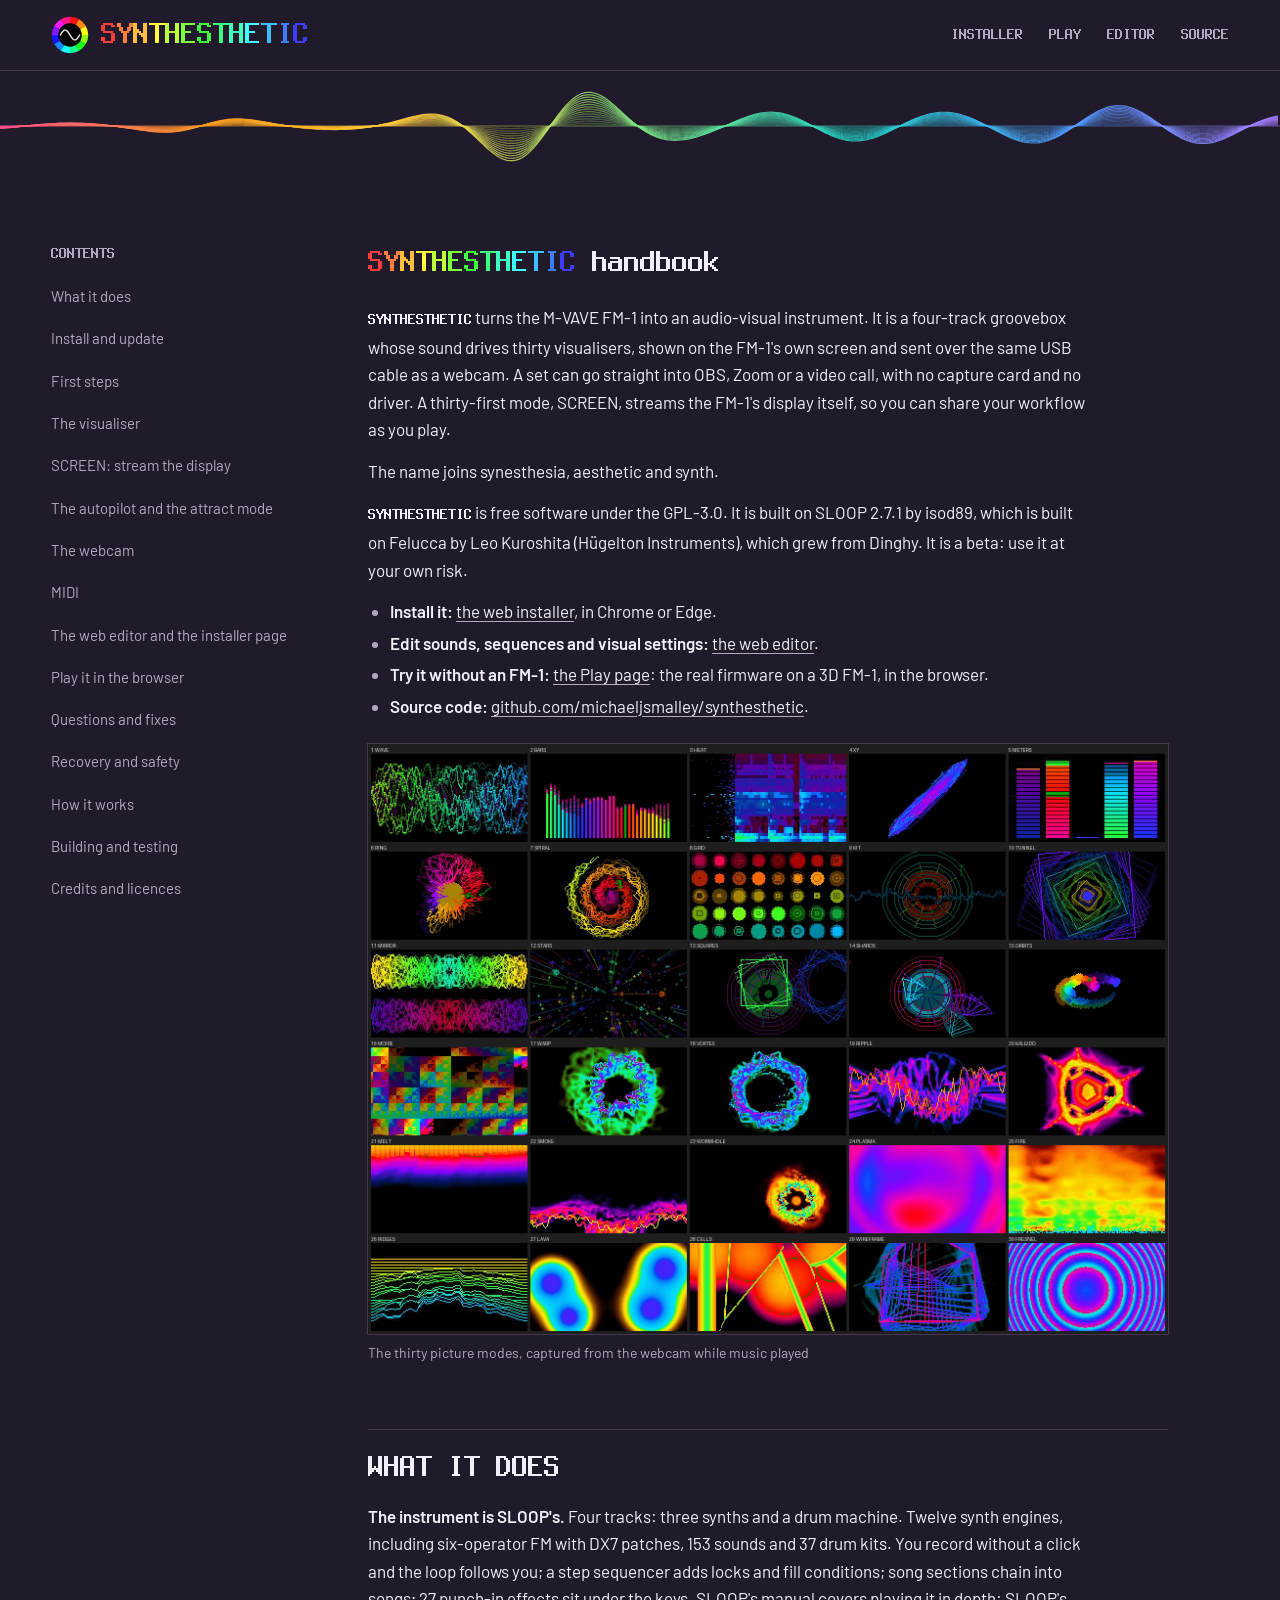
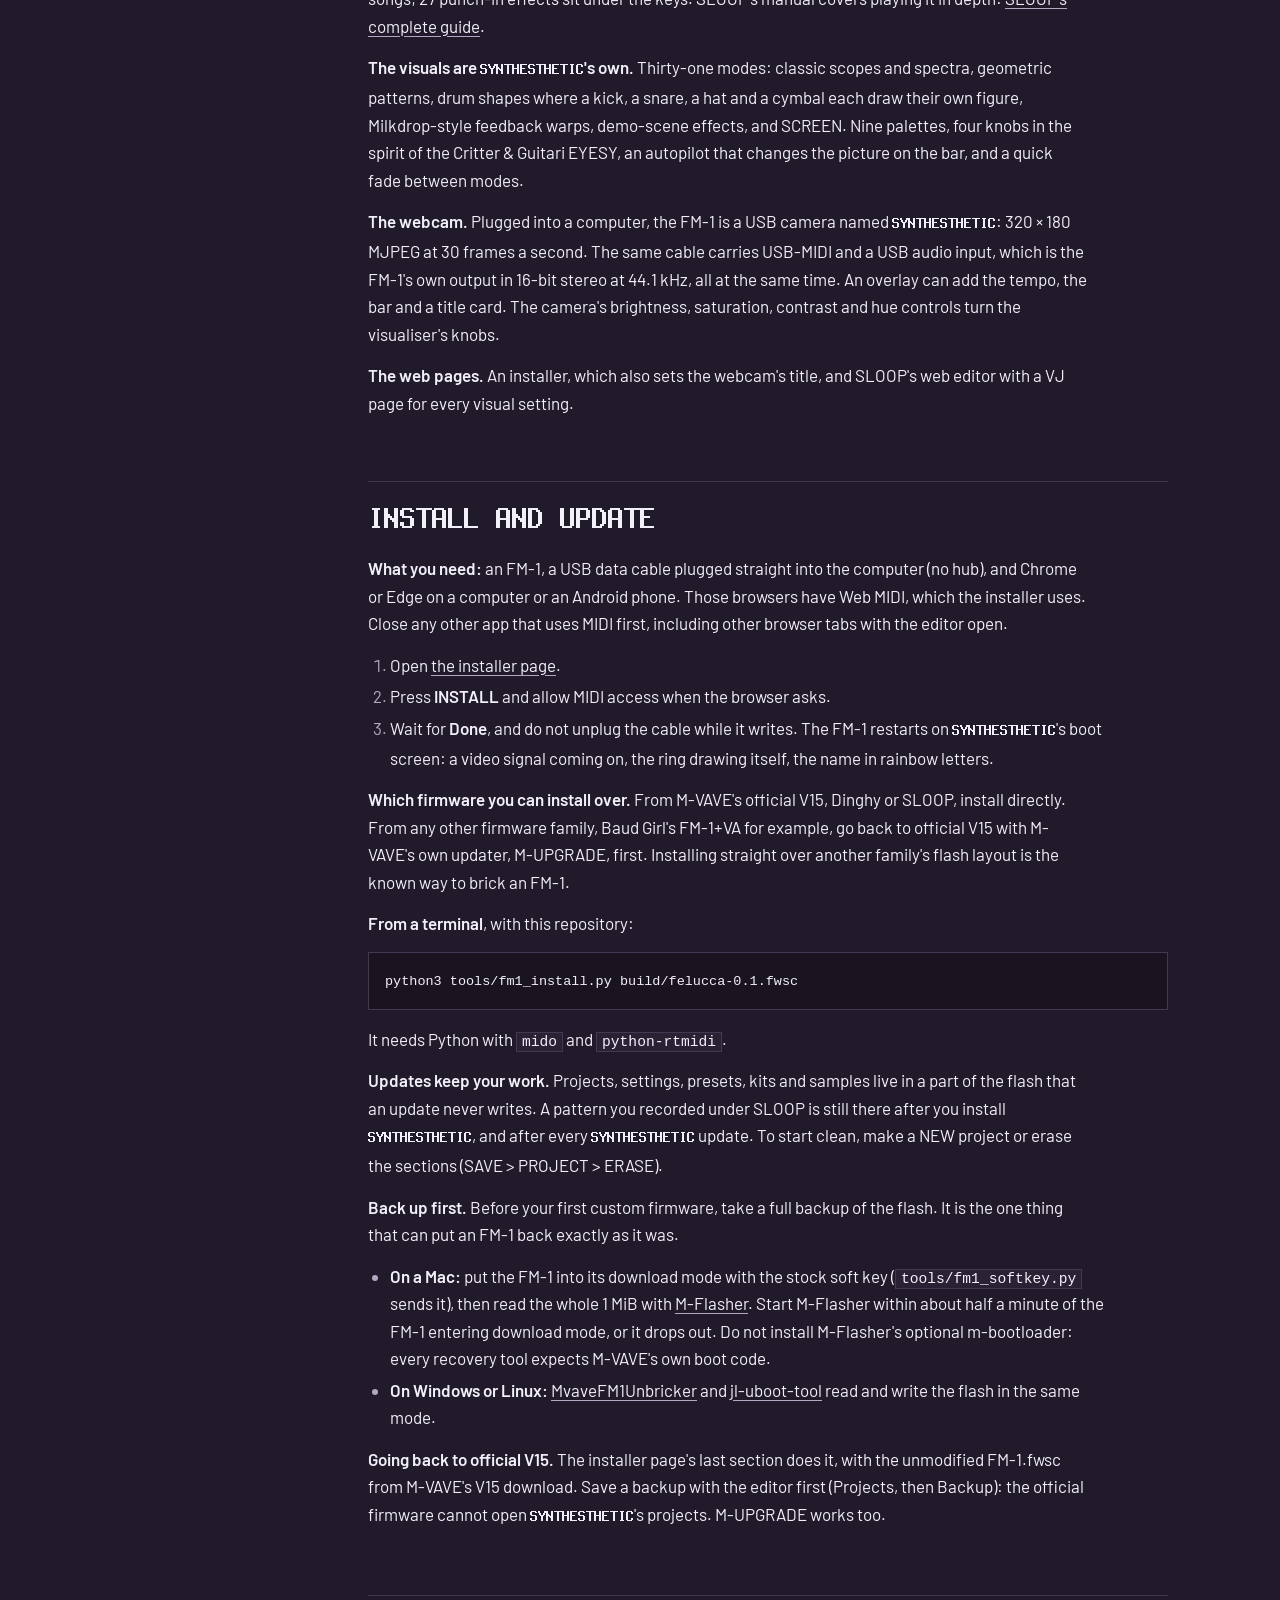
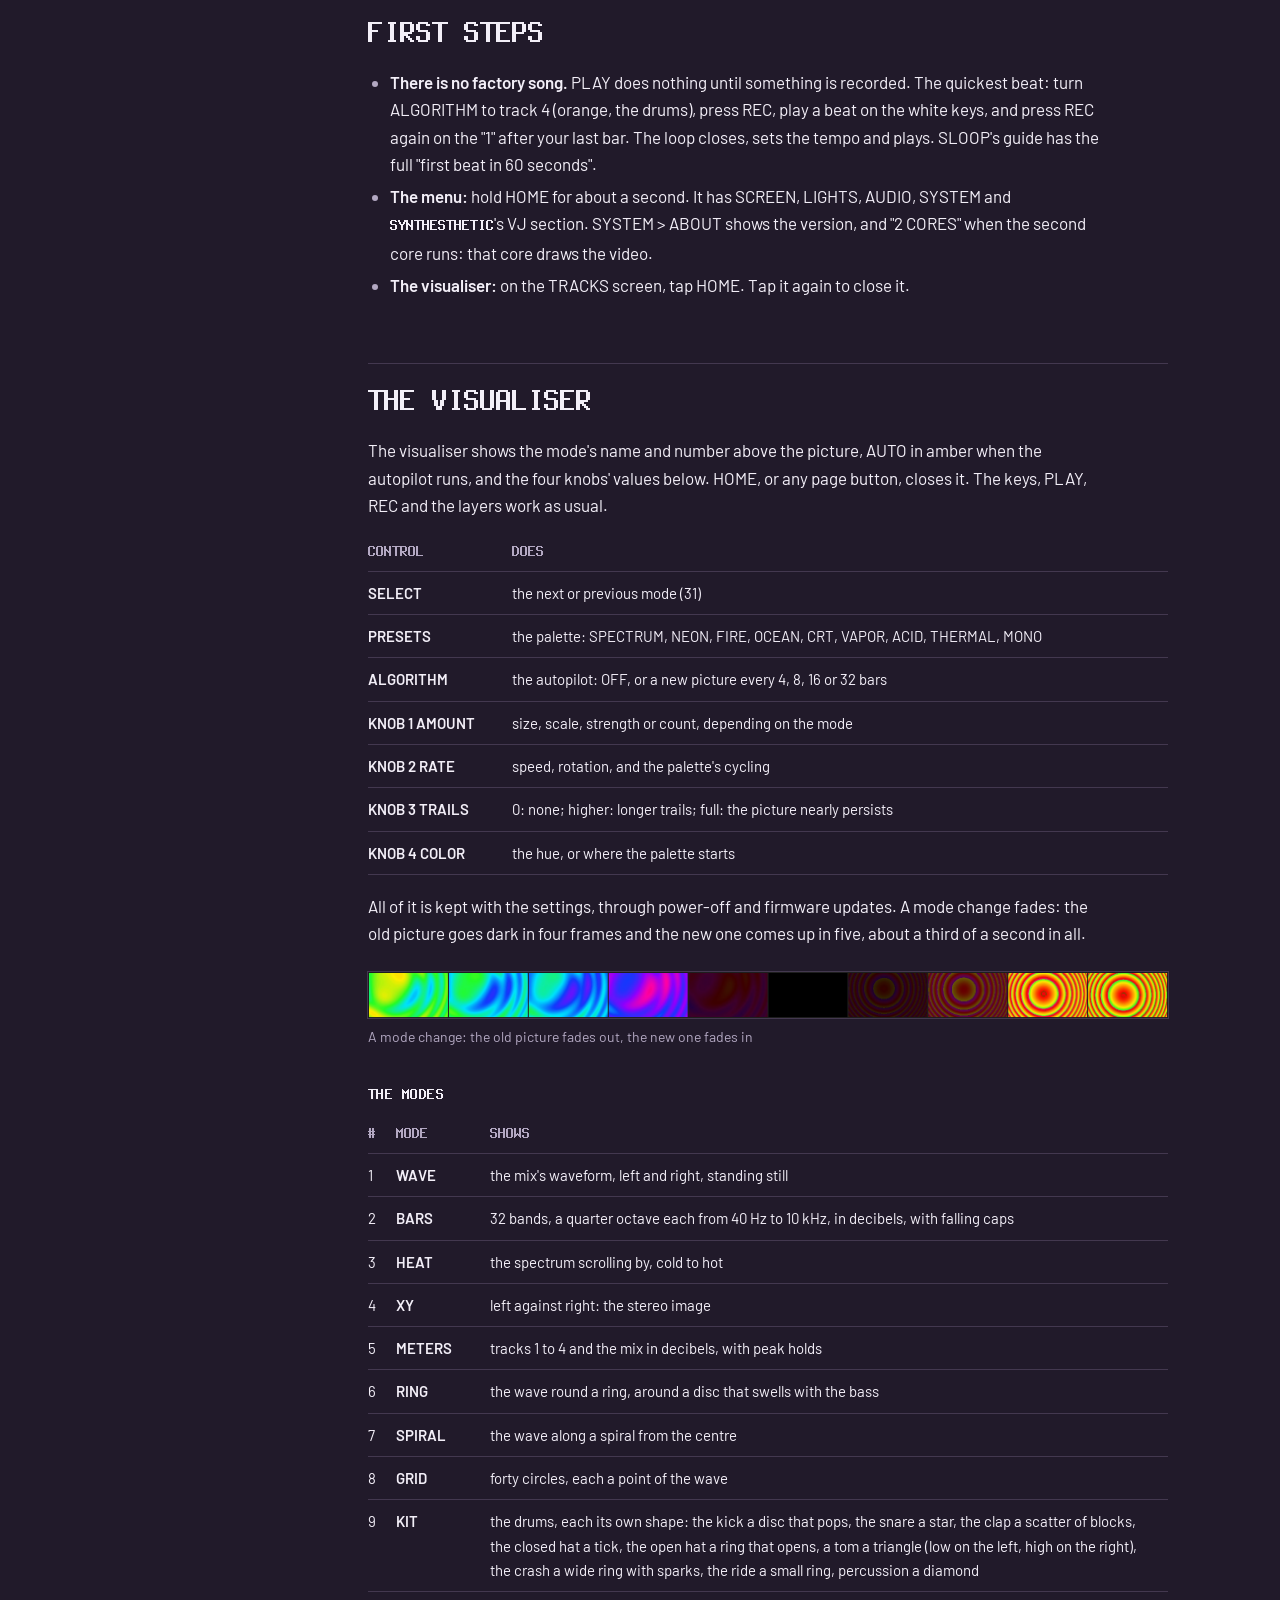
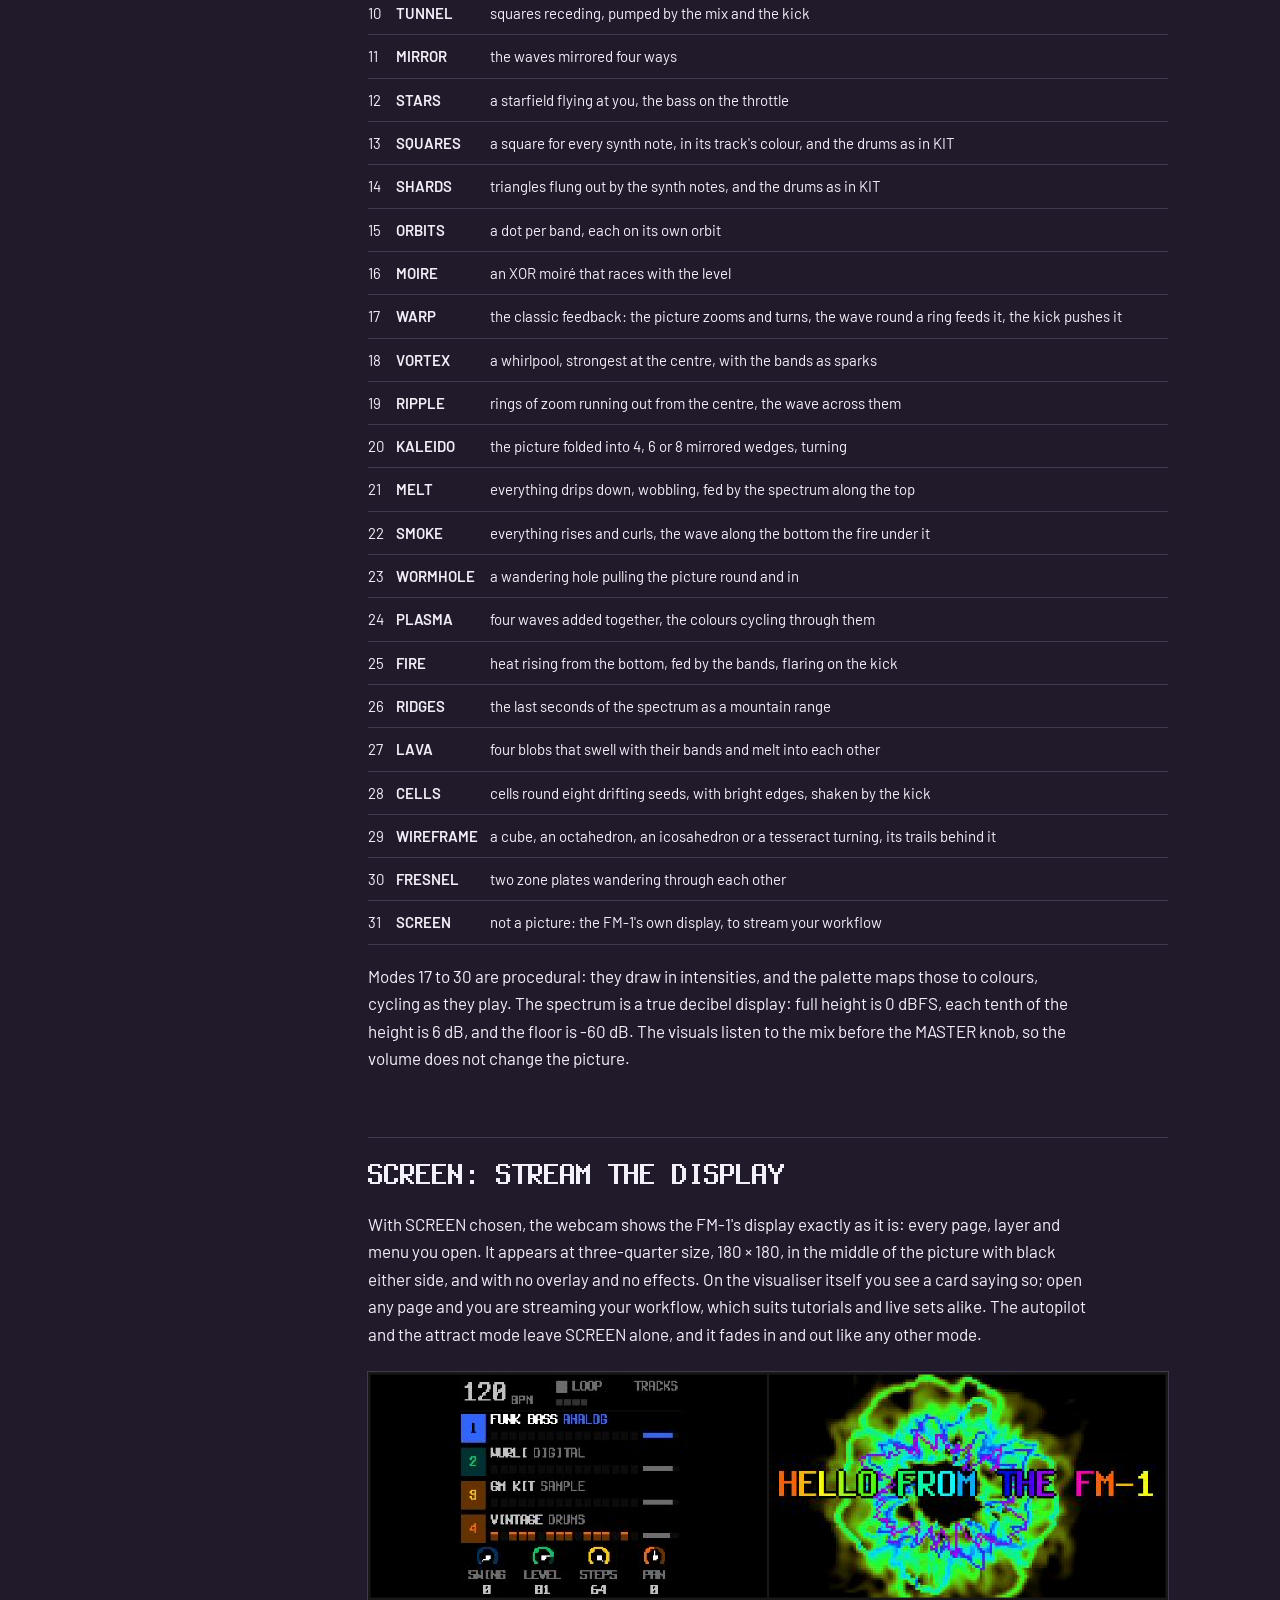
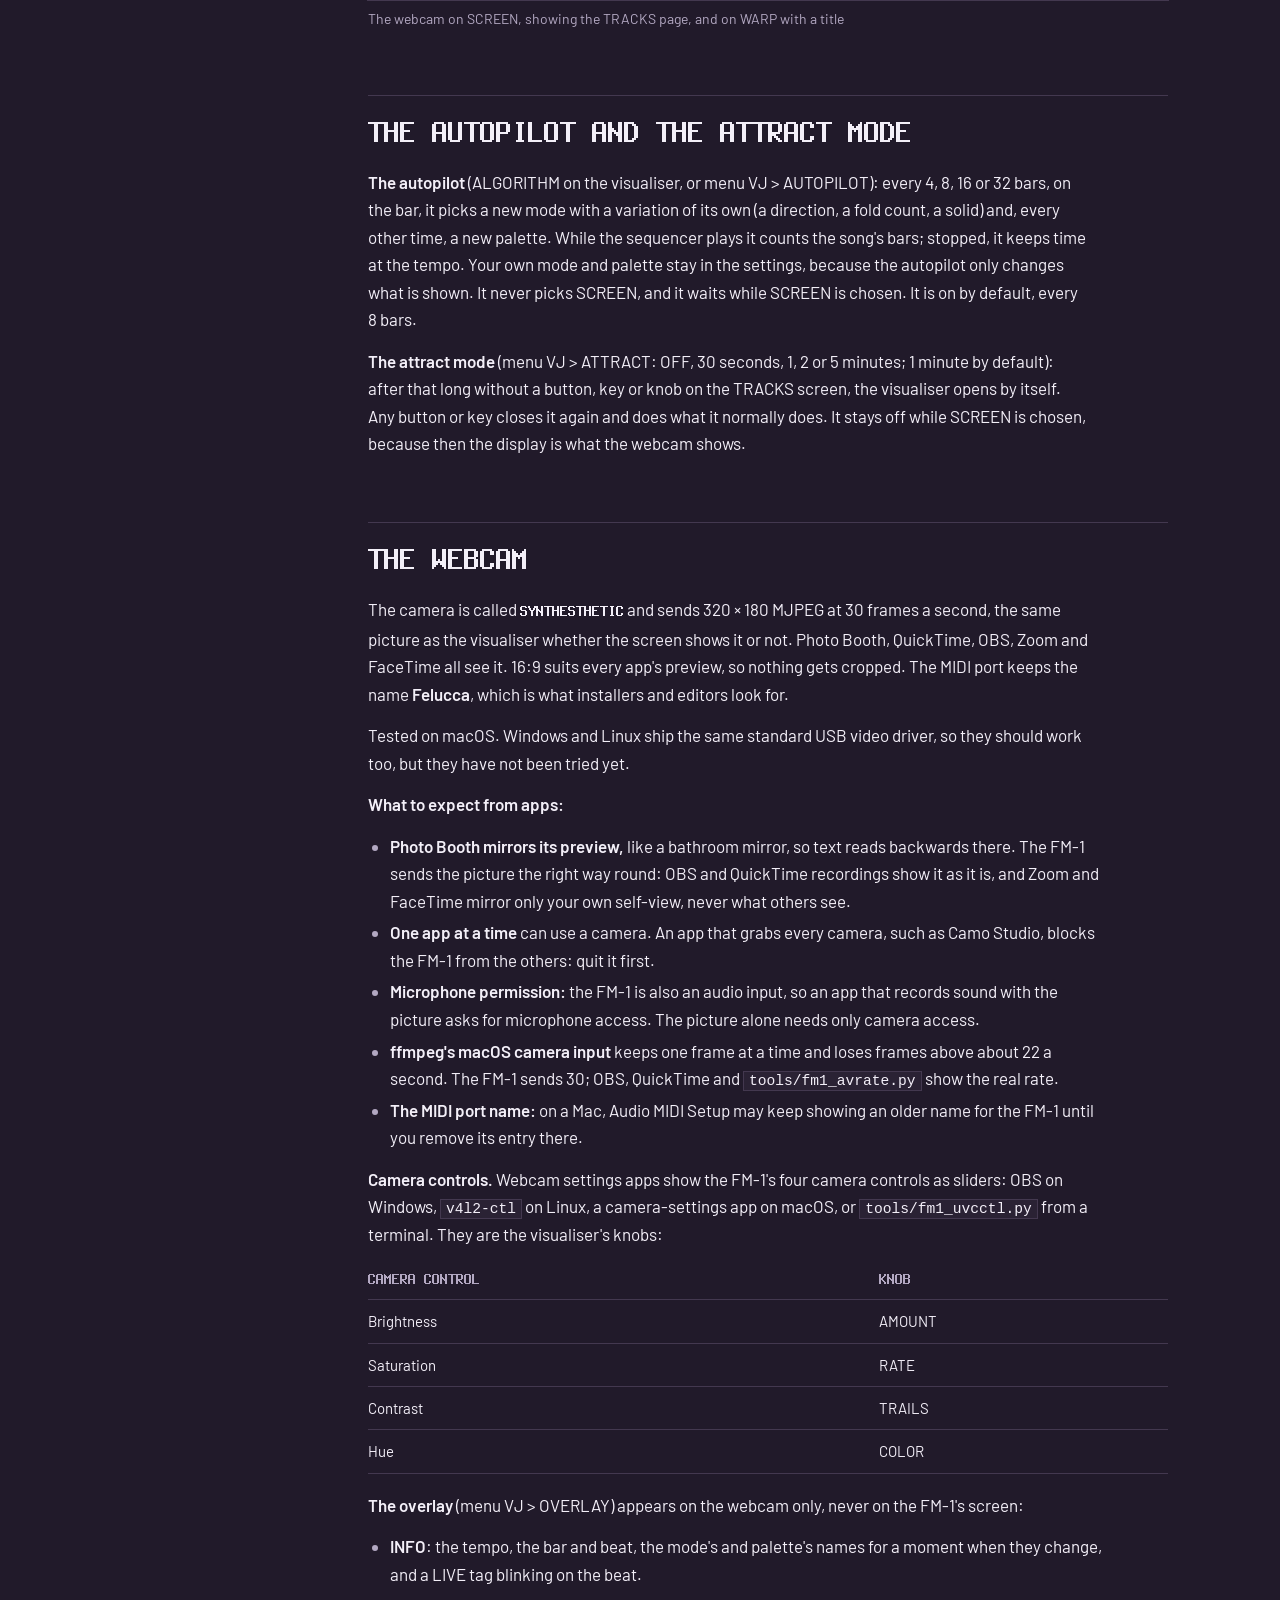
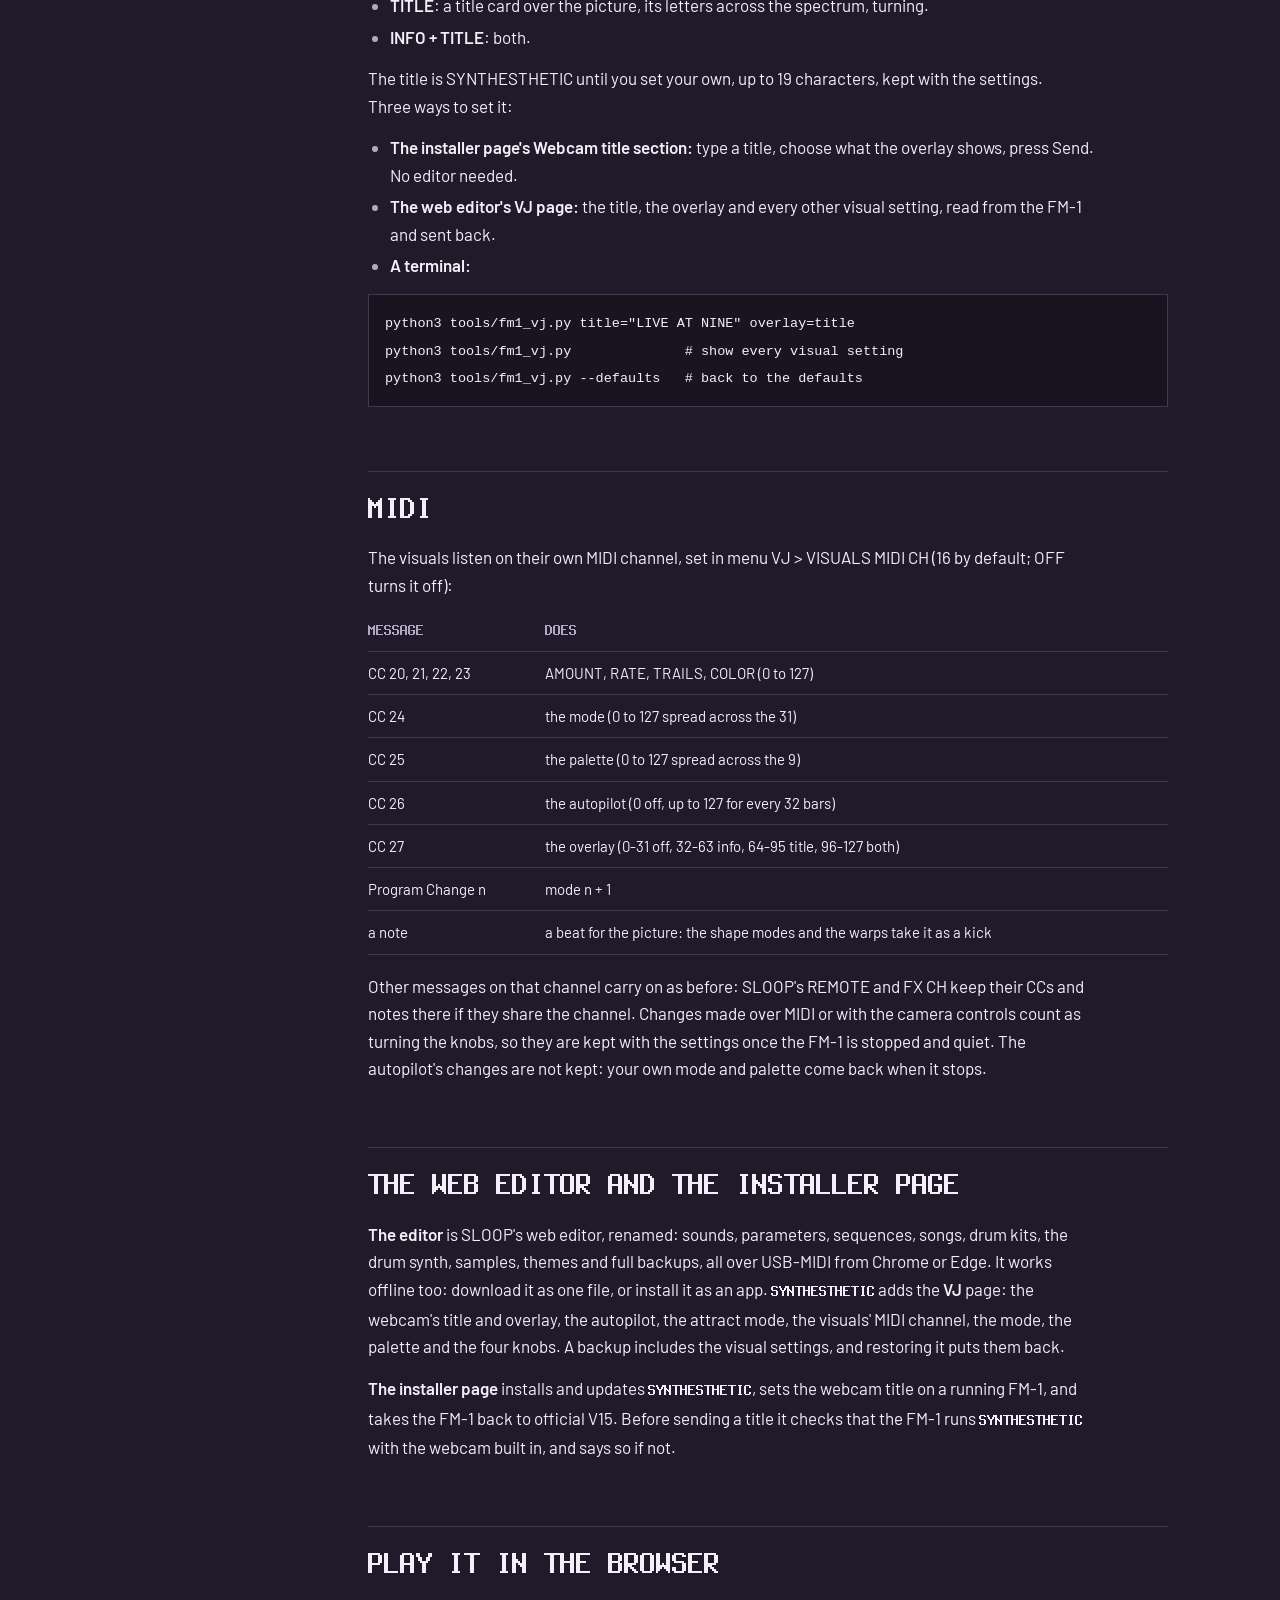
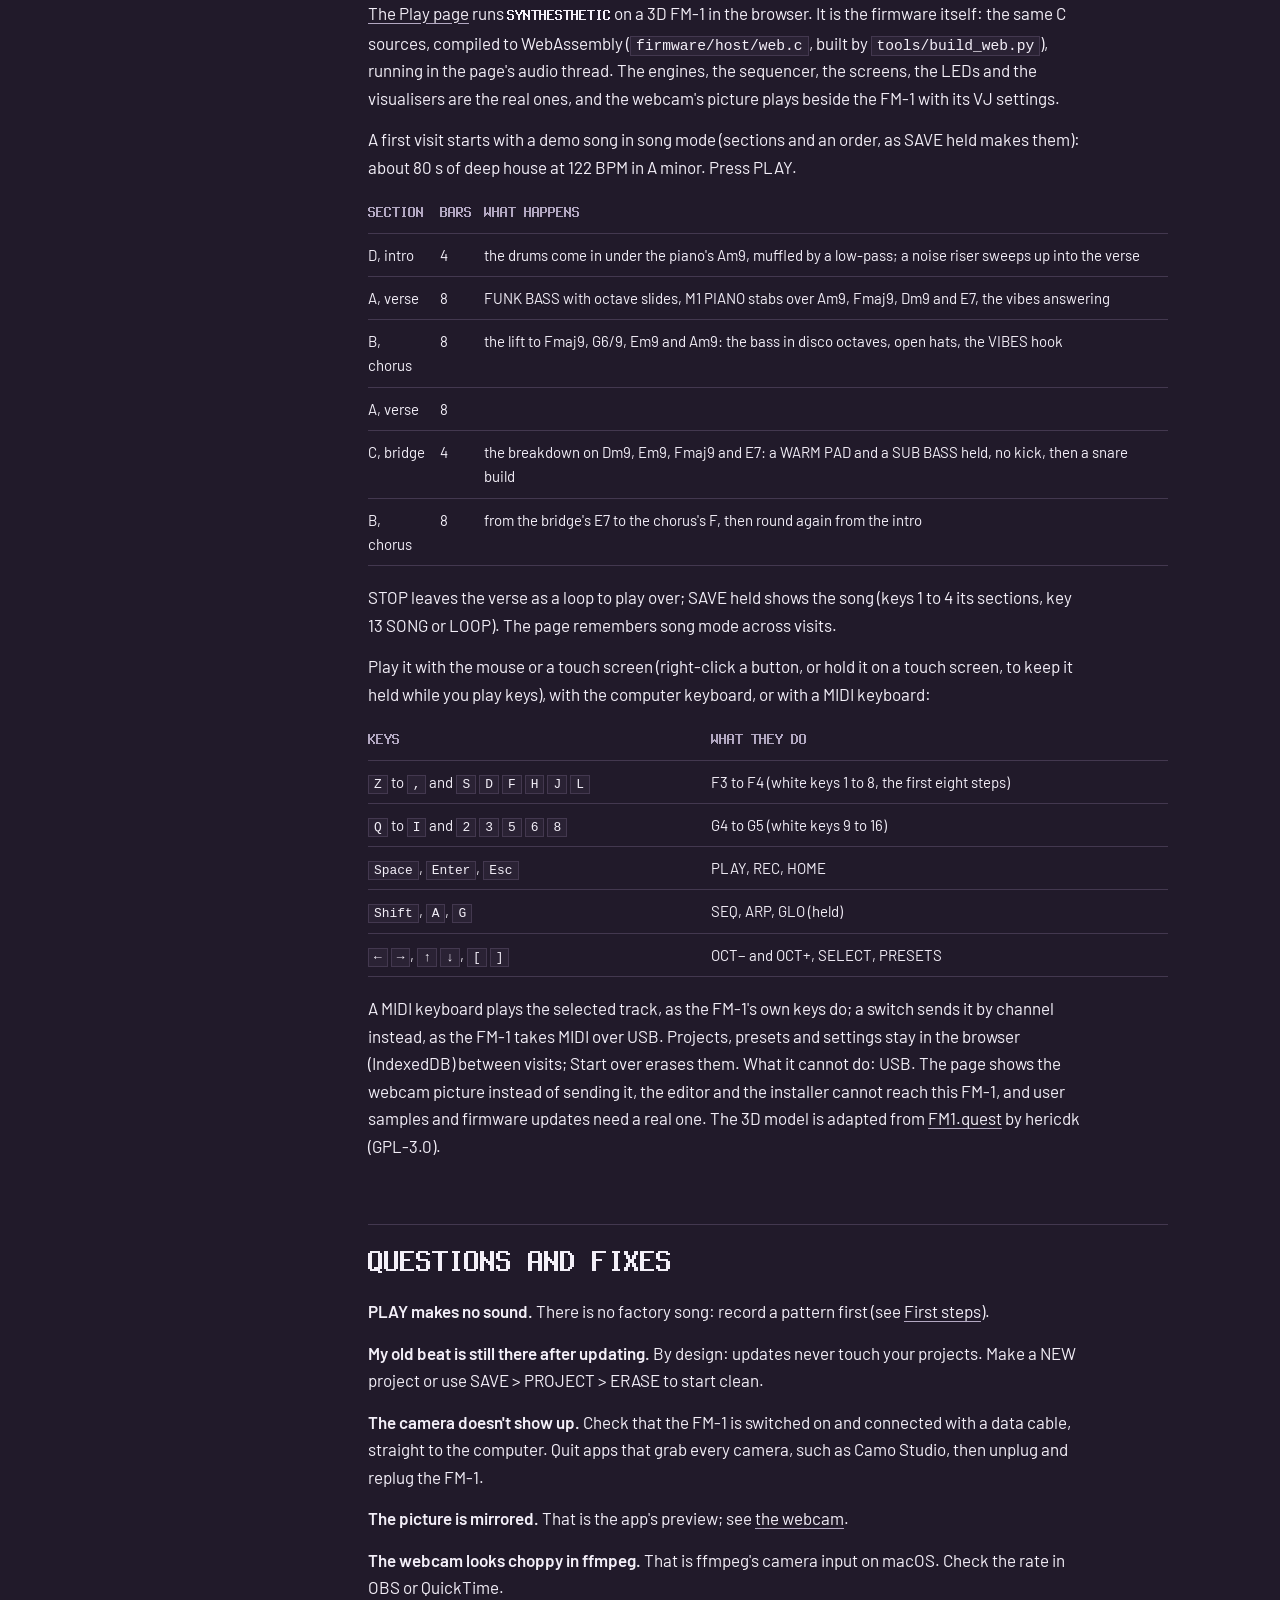
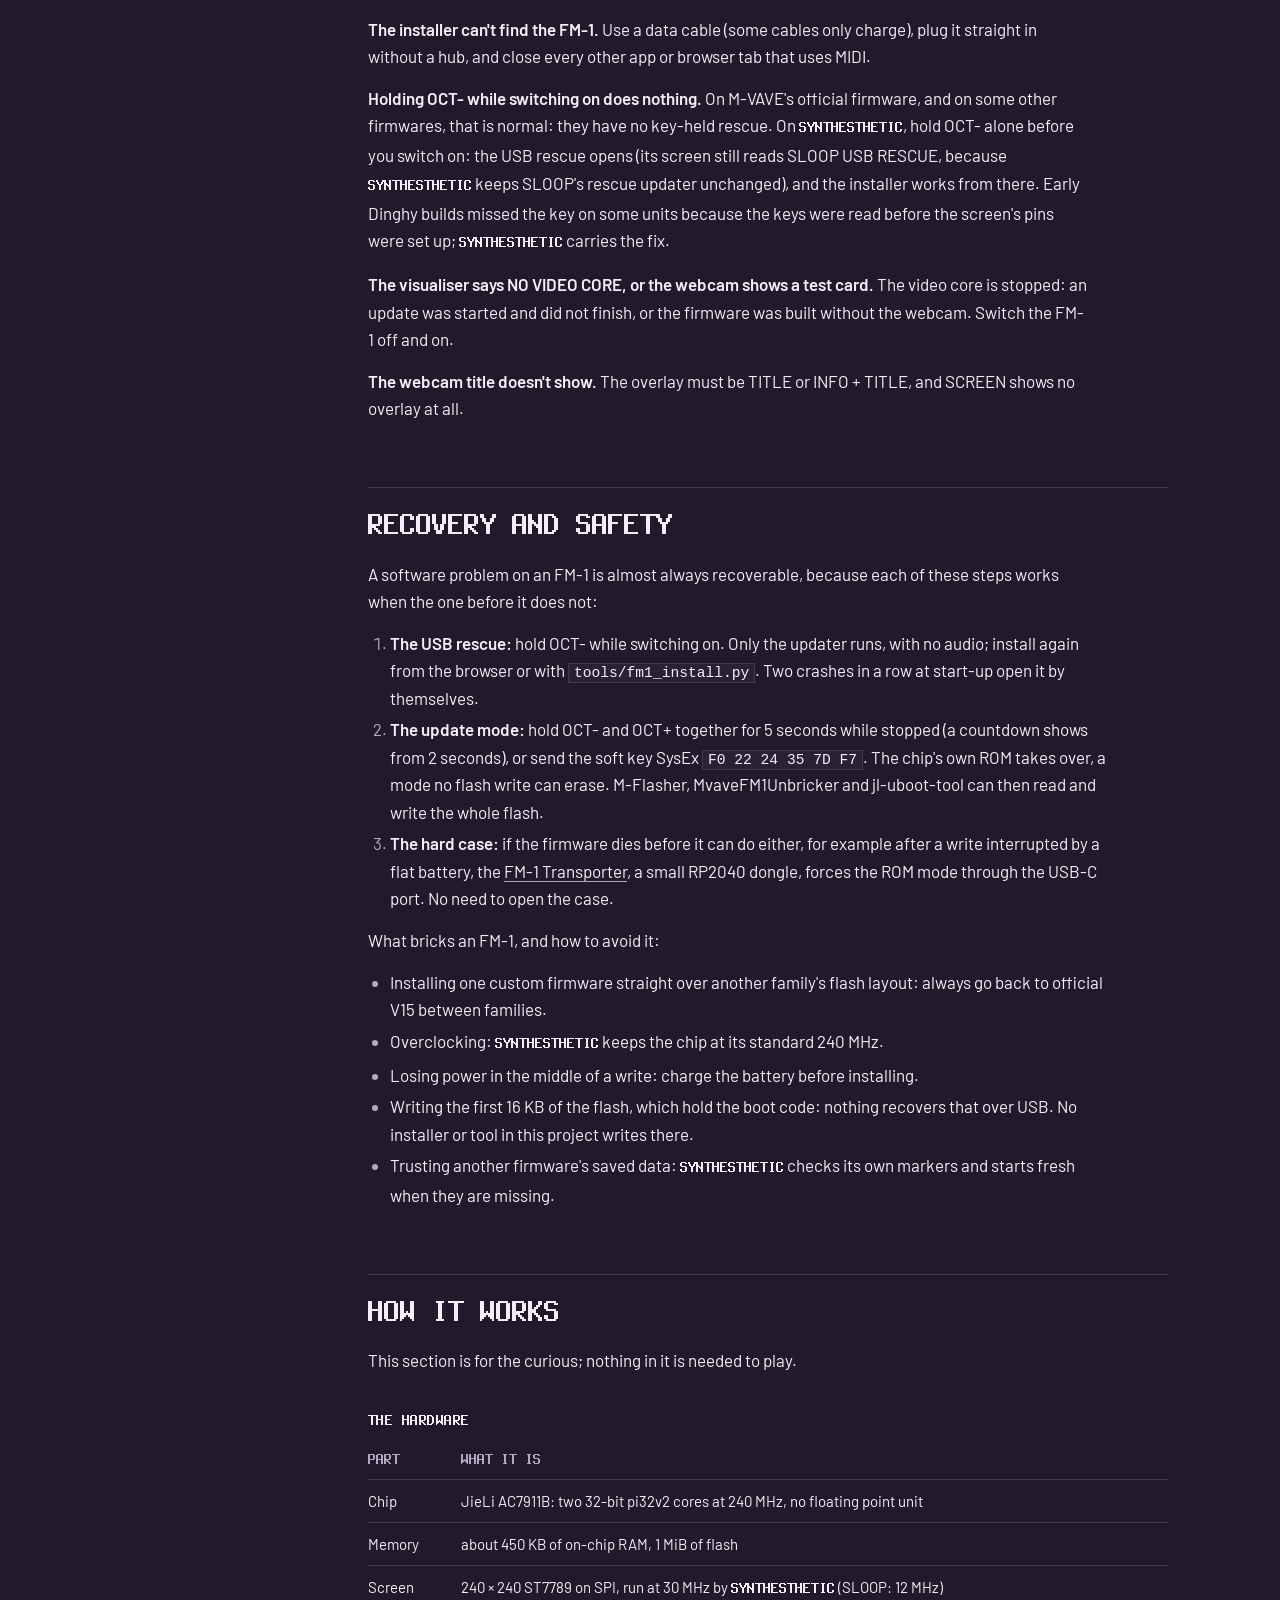
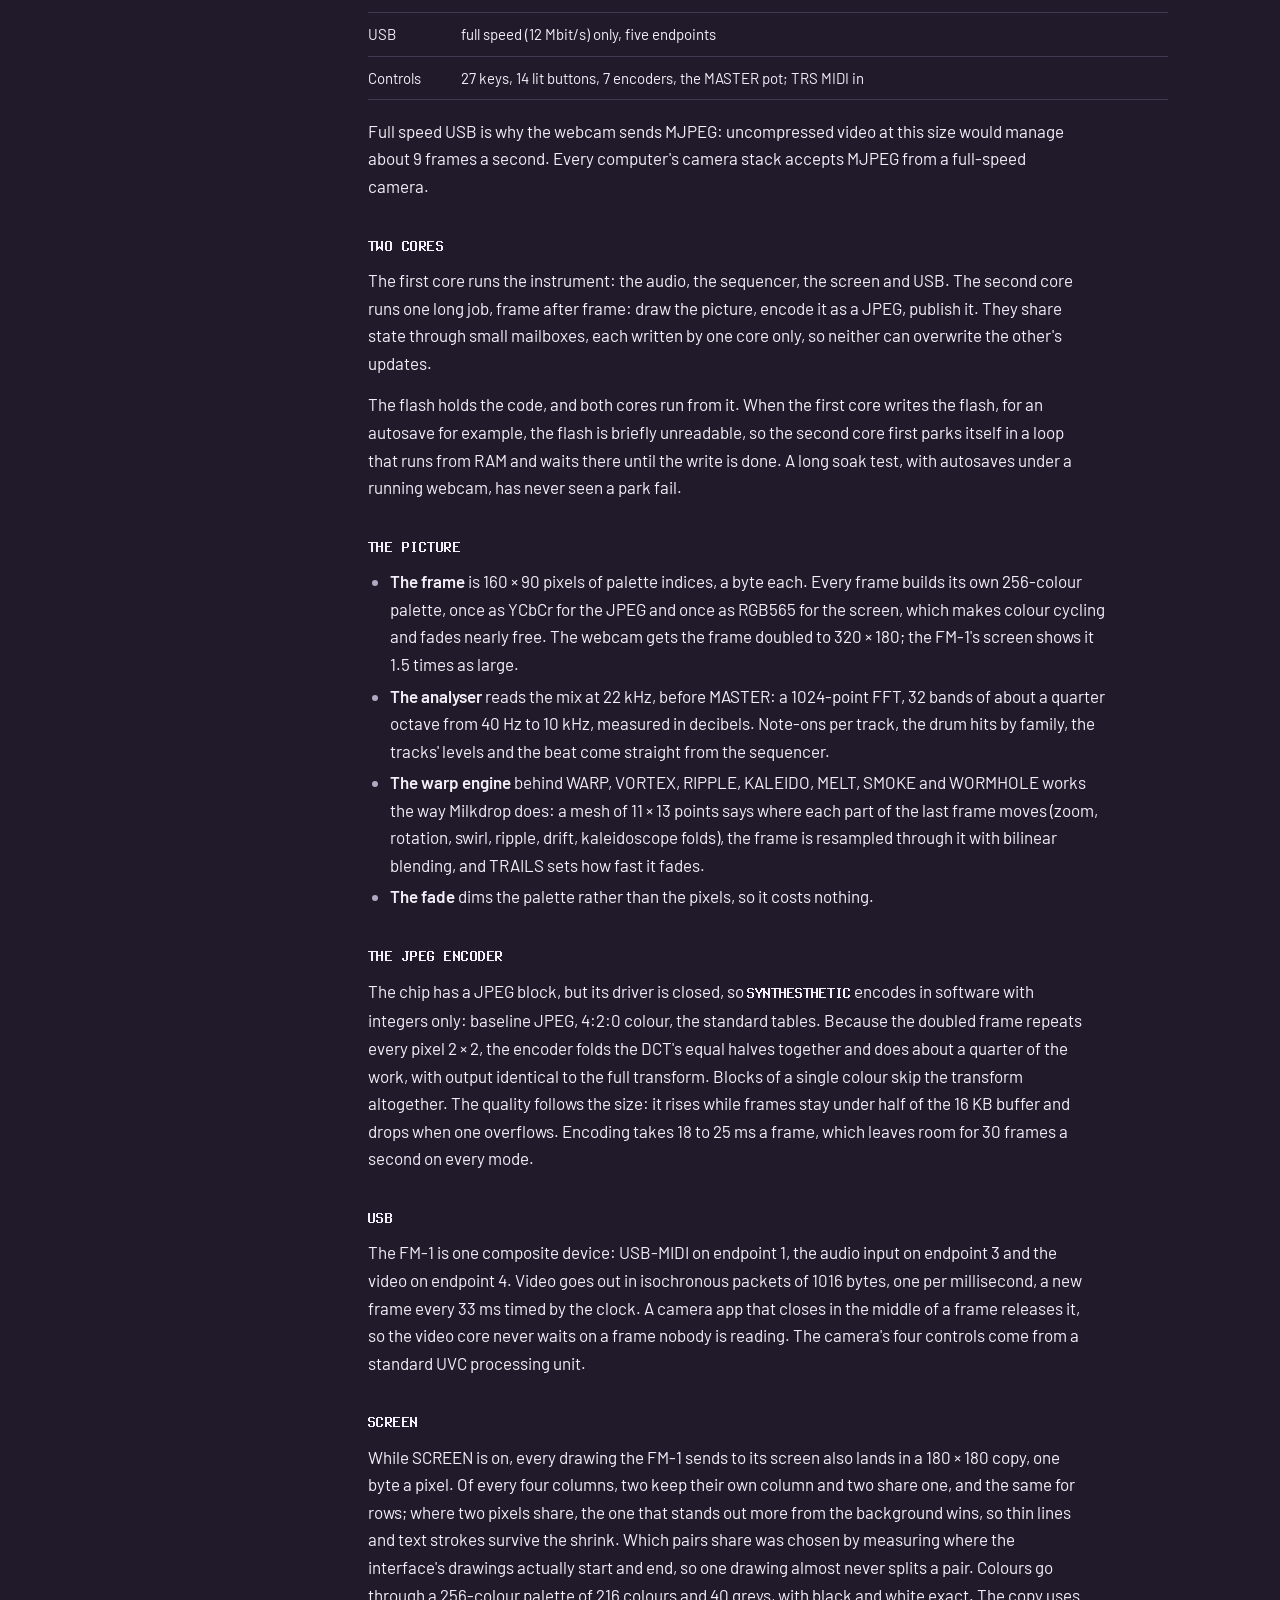
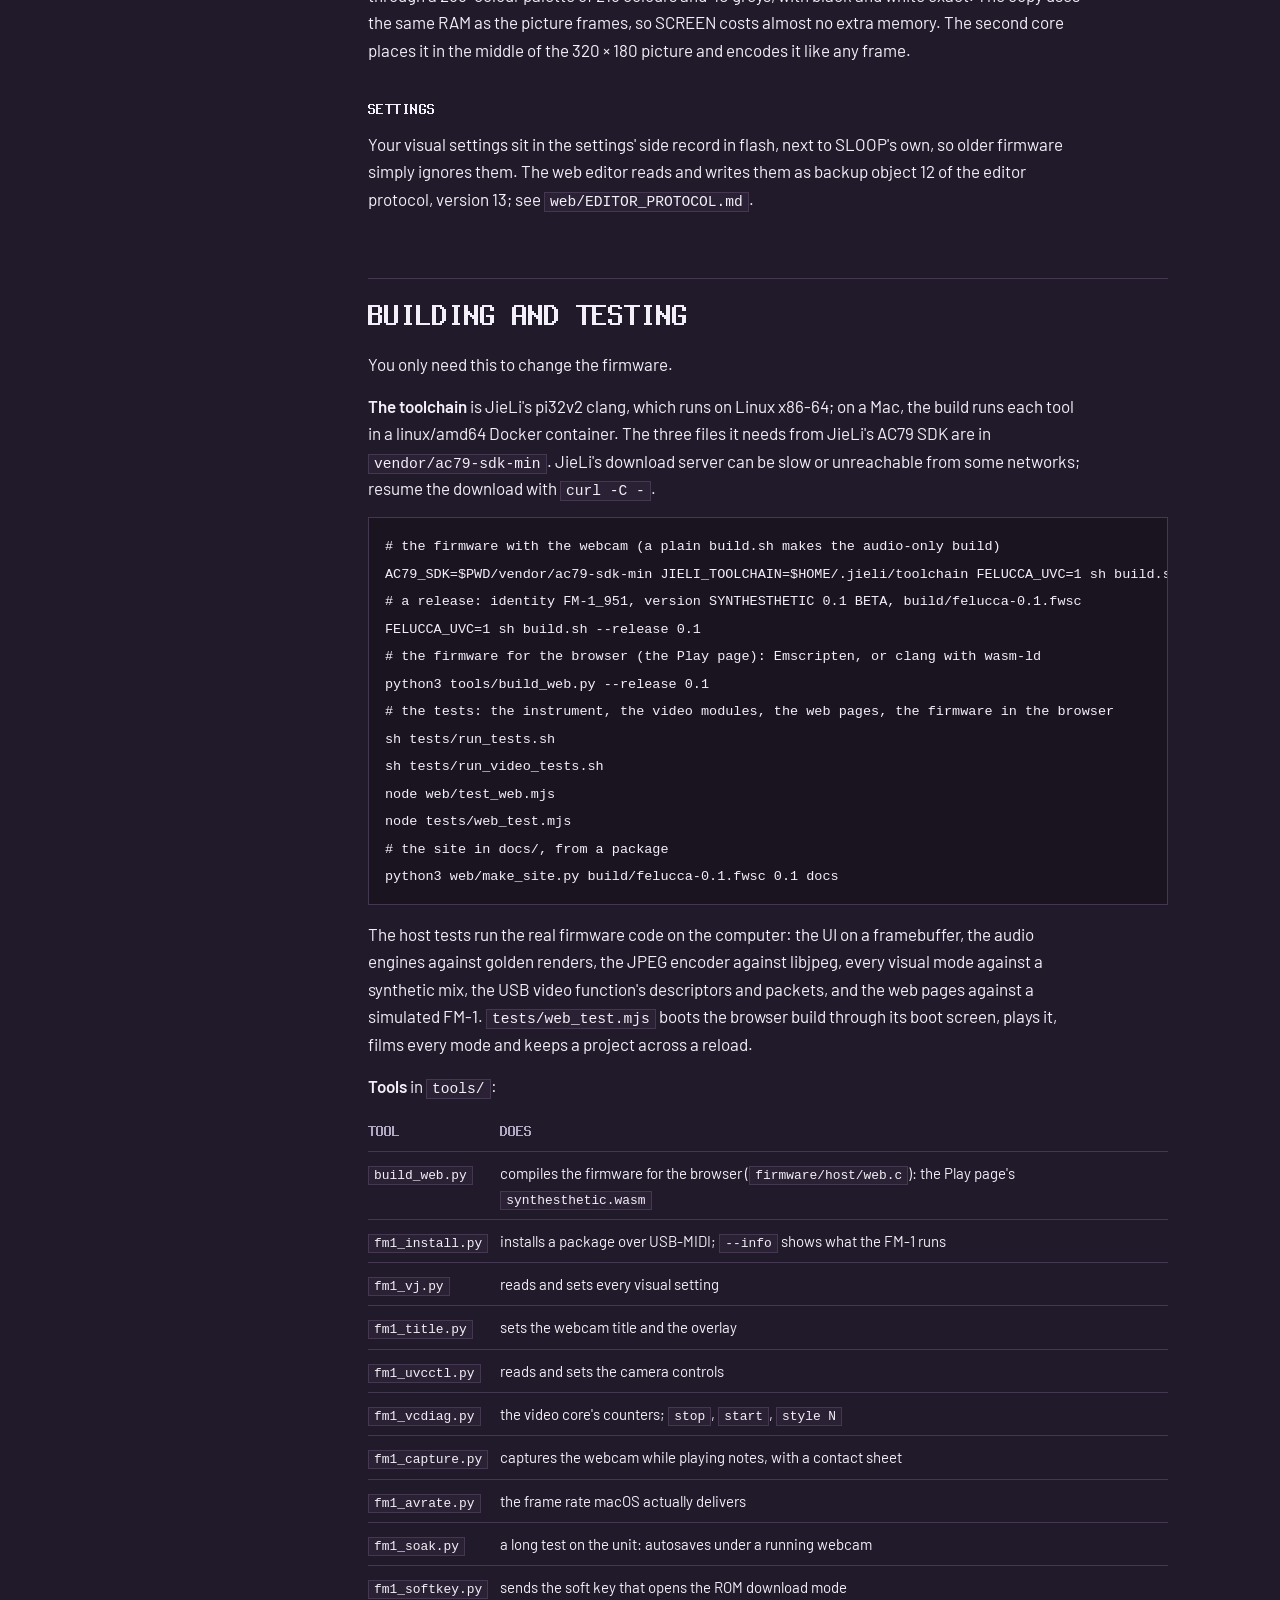
==== docs/handbook/index.html @ dc3016bd "Synthesthetic 0.1 beta: firmware, site and handbook Custom firmware for the M-VAVE FM-1, based on SL" ====
<!doctype html>
<!-- SPDX-License-Identifier: GPL-3.0-only; made from HANDBOOK.md by web/make_site.py: edit that file, not this one -->
<html lang="en">
<head>
<meta charset="utf-8">
<meta name="viewport" content="width=device-width, initial-scale=1, viewport-fit=cover">
<title>Synthesthetic handbook</title>
<meta name="description" content="Synthesthetic for the M-VAVE FM-1: an audio-visual instrument with a USB webcam. Install, play, stream, recover, build.">
<meta name="theme-color" content="#211a2a">
<link rel="icon" href="../webapp/icon-192.png">
<link rel="preconnect" href="https://fonts.googleapis.com">
<link rel="preconnect" href="https://fonts.gstatic.com" crossorigin>
<link rel="stylesheet" href="https://fonts.googleapis.com/css2?family=Barlow:ital,wght@0,400;0,500;0,600;1,400&amp;display=swap">
<style>
  /* Layout: the installer's broadcast-monitor look for reading: the same bar, the FM-1's face for headings and
     labels, a reading column beside a contents column that stays in view on wide screens. */
  @font-face { font-family: "FM-1 Terminus"; src: url([data-uri]) format("truetype"); font-display: swap; }
  :root {
    color-scheme: dark;
    --glass: #211a2a; --panel: #2a2234; --rule: #43384f; --ink: #f3eff8; --mute: #b3a8c2;   /* the installer's plum */
    --pixel: "FM-1 Terminus", ui-monospace, Menlo, Consolas, monospace;
    --sans: "Barlow", "Helvetica Neue", Arial, sans-serif;
    --mono: ui-monospace, Menlo, Consolas, monospace;
    --pad-l: max(clamp(16px, 4vw, 64px), env(safe-area-inset-left, 0px));
    --pad-r: max(clamp(16px, 4vw, 64px), env(safe-area-inset-right, 0px));
  }
  * { box-sizing: border-box; }
  html { scroll-behavior: smooth; -webkit-text-size-adjust: 100%; }
  body { margin: 0; background: var(--glass); color: var(--ink); font: 17px/1.62 var(--sans); }
  a { color: inherit; text-underline-offset: 3px; text-decoration-color: var(--mute); }
  a:hover { text-decoration-color: var(--ink); }
  :focus-visible { outline: 2px solid var(--ink); outline-offset: 3px; }
  .band { padding-left: var(--pad-l); padding-right: var(--pad-r); }
  .wrap { max-width: 1440px; margin-inline: auto; }
  header.band { padding-block: 16px; border-bottom: 1px solid var(--rule); }
  .deco-row { height: 110px; }
  .deco-row canvas { display: block; width: 100%; height: 100%; }
  header .wrap { display: flex; align-items: center; justify-content: space-between; gap: 14px 32px; flex-wrap: wrap; }
  nav { display: flex; gap: 8px 26px; flex-wrap: wrap; font: 16px/1 var(--pixel); text-transform: uppercase; }
  nav a { color: var(--mute); text-decoration: none; padding-block: 6px; }
  nav a:hover { color: var(--ink); }
  main.band { padding-block: clamp(28px, 5vw, 64px) 72px; }
  main .wrap { display: grid; grid-template-columns: minmax(0, 1fr); gap: 56px; }
  aside { display: none; }
  @media (min-width: 1100px) {
    main .wrap { grid-template-columns: 240px minmax(0, 800px); justify-content: start; gap: clamp(48px, 6vw, 112px); }
    aside { display: block; position: sticky; top: 24px; align-self: start; max-height: calc(100vh - 48px); overflow: auto; }
    #contents, #contents + ol { display: none; }
  }
  aside p { margin: 0 0 12px; font: 16px/1.2 var(--pixel); text-transform: uppercase; color: var(--mute); }
  aside ol { margin: 0; padding: 0; list-style: none; display: grid; gap: 2px; font-size: 15px; }
  aside a { display: block; padding: 4px 0; color: var(--mute); text-decoration: none; }
  aside a:hover { color: var(--ink); }
  article { min-width: 0; }
  @property --h { syntax: "<number>"; inherits: true; initial-value: 0; }
  @keyframes hueturn { to { --h: 360; } }
  .rainbow { animation: hueturn 4s linear infinite; }
  .rainbow span { color: hsl(calc(var(--h) + var(--o, 0)) 100% 62%); }
  @media (prefers-reduced-motion: reduce) { .rainbow { animation: none; } html { scroll-behavior: auto; } }
  h1 { margin: 0 0 22px; font: 32px/1.15 var(--pixel); font-weight: normal; text-wrap: balance; }
  h2 { margin: 64px 0 16px; padding-top: 20px; border-top: 1px solid var(--rule); font: 32px/1.15 var(--pixel);
       font-weight: normal; text-transform: uppercase; text-wrap: balance; scroll-margin-top: 20px; }
  h3 { margin: 36px 0 10px; font: 16px/1.3 var(--pixel); font-weight: normal; text-transform: uppercase; letter-spacing: .03em;
       scroll-margin-top: 20px; }
  p, ul, ol { margin: 0 0 14px; }
  article > p, article li { max-width: 72ch; }
  ul, ol { padding-left: 22px; } li { margin: 4px 0; } li::marker { color: var(--mute); }
  strong { font-weight: 600; }
  code { font: .86em/1.4 var(--mono); background: var(--panel); padding: 1px 5px; border: 1px solid var(--rule); }
  pre { background: #1a1421; border: 1px solid var(--rule); padding: 14px 16px; margin: 0 0 16px; overflow-x: auto; }
  pre code { background: none; border: 0; padding: 0; font-size: 13.5px; line-height: 1.55; }
  .table { overflow-x: auto; margin: 0 0 18px; }
  table { border-collapse: collapse; width: 100%; font-size: 15px; }
  th { text-align: left; color: var(--mute); font: 16px/1.2 var(--pixel); text-transform: uppercase; }
  th, td { padding: 9px 12px 9px 0; border-bottom: 1px solid var(--rule); vertical-align: top; }
  figure { margin: 24px 0; }
  figure img { display: block; width: 100%; height: auto; background: #000; box-shadow: 0 0 0 1px var(--rule); }
  figcaption { color: var(--mute); font-size: 14px; margin-top: 8px; }
  footer.band { padding-block: 26px 40px; border-top: 1px solid var(--rule); color: var(--mute); font-size: 14px; }
  footer p { margin: 0; max-width: 110ch; }

  /* the name as the FM-1 prints it: the screen's pixel face, in capitals, at the nearest whole multiple of its 16 px */
  .brand { font-family: var(--pixel); font-weight: normal; font-style: normal; text-transform: uppercase; letter-spacing: 0; }
  @supports (font-size: round(nearest, 1em, 16px)) { .brand { font-size: max(16px, round(nearest, 1em, 16px)); } }
  .logo { display: inline-flex; align-items: center; gap: 12px; text-decoration: none; color: var(--ink); }
  .logo .mark { display: block; width: 38px; height: 38px; flex: none; }
  .logo .word { font-size: 32px; line-height: 1; white-space: nowrap; }
  @media (max-width: 359px) { .logo .word { font-size: 16px; } .logo .mark { width: 28px; height: 28px; } }
</style>
</head>
<body>
<header class="band">
  <div class="wrap">
    <a class="logo" href="../webapp/installer/" aria-label="Synthesthetic installer"><svg class="mark" viewBox="0 0 200 200" aria-hidden="true"><path d="M100.0,100.0 L100.0,4.0 A96.0,96.0 0 0 1 148.0,16.9 Z" fill="#FF1414"/>
<path d="M100.0,100.0 L148.0,16.9 A96.0,96.0 0 0 1 183.1,52.0 Z" fill="#FF8A14"/>
<path d="M100.0,100.0 L183.1,52.0 A96.0,96.0 0 0 1 196.0,100.0 Z" fill="#FFFF14"/>
<path d="M100.0,100.0 L196.0,100.0 A96.0,96.0 0 0 1 183.1,148.0 Z" fill="#8AFF14"/>
<path d="M100.0,100.0 L183.1,148.0 A96.0,96.0 0 0 1 148.0,183.1 Z" fill="#14FF14"/>
<path d="M100.0,100.0 L148.0,183.1 A96.0,96.0 0 0 1 100.0,196.0 Z" fill="#14FF8A"/>
<path d="M100.0,100.0 L100.0,196.0 A96.0,96.0 0 0 1 52.0,183.1 Z" fill="#14FFFF"/>
<path d="M100.0,100.0 L52.0,183.1 A96.0,96.0 0 0 1 16.9,148.0 Z" fill="#148AFF"/>
<path d="M100.0,100.0 L16.9,148.0 A96.0,96.0 0 0 1 4.0,100.0 Z" fill="#1414FF"/>
<path d="M100.0,100.0 L4.0,100.0 A96.0,96.0 0 0 1 16.9,52.0 Z" fill="#8A14FF"/>
<path d="M100.0,100.0 L16.9,52.0 A96.0,96.0 0 0 1 52.0,16.9 Z" fill="#FF14FF"/>
<path d="M100.0,100.0 L52.0,16.9 A96.0,96.0 0 0 1 100.0,4.0 Z" fill="#FF148A"/>
<circle cx="100.0" cy="100.0" r="62.0" fill="#000"/>
<polyline points="49.2,100.0 52.3,94.9 55.5,90.0 58.7,85.5 61.9,81.6 65.0,78.3 68.2,75.9 71.4,74.5 74.6,74.0 77.8,74.5 80.9,75.9 84.1,78.3 87.3,81.6 90.5,85.5 93.6,90.0 96.8,94.9 100.0,100.0 103.2,105.1 106.4,110.0 109.5,114.5 112.7,118.4 115.9,121.7 119.1,124.1 122.2,125.5 125.4,126.0 128.6,125.5 131.8,124.1 135.0,121.7 138.1,118.4 141.3,114.5 144.5,110.0 147.7,105.1 150.8,100.0" fill="none" stroke="#F2F2F2" stroke-width="7.1" stroke-linejoin="round" stroke-linecap="round"/></svg><span class="word brand rainbow" aria-hidden="true"><span style="--o: 0">S</span><span style="--o: 20">Y</span><span style="--o: 40">N</span><span style="--o: 60">T</span><span style="--o: 80">H</span><span style="--o: 100">E</span><span style="--o: 120">S</span><span style="--o: 140">T</span><span style="--o: 160">H</span><span style="--o: 180">E</span><span style="--o: 200">T</span><span style="--o: 220">I</span><span style="--o: 240">C</span></span></a>
    <nav aria-label="Site"><a href="../webapp/installer/">Installer</a><a href="../play/">Play</a><a href="../webapp/editor/">Editor</a><a href="https://github.com/michaeljsmalley/synthesthetic">Source</a></nav>
  </div>
</header>
<div class="deco-row" aria-hidden="true"><canvas class="deco" data-style="sines"></canvas></div>
<main class="band">
  <div class="wrap">
    <aside aria-label="Contents"><p>Contents</p><ol><li><a href="#what-it-does">What it does</a></li><li><a href="#install-and-update">Install and update</a></li><li><a href="#first-steps">First steps</a></li><li><a href="#the-visualiser">The visualiser</a></li><li><a href="#screen-stream-the-display">SCREEN: stream the display</a></li><li><a href="#the-autopilot-and-the-attract-mode">The autopilot and the attract mode</a></li><li><a href="#the-webcam">The webcam</a></li><li><a href="#midi">MIDI</a></li><li><a href="#the-web-editor-and-the-installer-page">The web editor and the installer page</a></li><li><a href="#play-it-in-the-browser">Play it in the browser</a></li><li><a href="#questions-and-fixes">Questions and fixes</a></li><li><a href="#recovery-and-safety">Recovery and safety</a></li><li><a href="#how-it-works">How it works</a></li><li><a href="#building-and-testing">Building and testing</a></li><li><a href="#credits-and-licences">Credits and licences</a></li></ol></aside>
    <article>
<h1><span class="rainbow brand"><span style="--o: 0">S</span><span style="--o: 20">y</span><span style="--o: 40">n</span><span style="--o: 60">t</span><span style="--o: 80">h</span><span style="--o: 100">e</span><span style="--o: 120">s</span><span style="--o: 140">t</span><span style="--o: 160">h</span><span style="--o: 180">e</span><span style="--o: 200">t</span><span style="--o: 220">i</span><span style="--o: 240">c</span></span> handbook</h1>
<p><span class="brand">Synthesthetic</span> turns the M-VAVE FM-1 into an audio-visual instrument. It is a four-track groovebox whose sound drives thirty visualisers, shown on the FM-1's own screen and sent over the same USB cable as a webcam. A set can go straight into OBS, Zoom or a video call, with no capture card and no driver. A thirty-first mode, SCREEN, streams the FM-1's display itself, so you can share your workflow as you play.</p>
<p>The name joins synesthesia, aesthetic and synth.</p>
<p><span class="brand">Synthesthetic</span> is free software under the GPL-3.0. It is built on SLOOP 2.7.1 by isod89, which is built on Felucca by Leo Kuroshita (Hügelton Instruments), which grew from Dinghy. It is a beta: use it at your own risk.</p>
<ul><li><strong>Install it:</strong> <a href="../webapp/installer/">the web installer</a>, in Chrome or Edge.</li><li><strong>Edit sounds, sequences and visual settings:</strong> <a href="../webapp/editor/">the web editor</a>.</li><li><strong>Try it without an FM-1:</strong> <a href="../play/">the Play page</a>: the real firmware on a 3D FM-1, in the browser.</li><li><strong>Source code:</strong> <a href="https://github.com/michaeljsmalley/synthesthetic">github.com/michaeljsmalley/synthesthetic</a>.</li></ul>
<figure><img src="../images/v3-modes-live.png" alt="The thirty picture modes, captured from the webcam while music played" loading="lazy"><figcaption>The thirty picture modes, captured from the webcam while music played</figcaption></figure>
<h2 id="contents">Contents</h2>
<ol><li><a href="#what-it-does">What it does</a></li><li><a href="#install-and-update">Install and update</a></li><li><a href="#first-steps">First steps</a></li><li><a href="#the-visualiser">The visualiser</a></li><li><a href="#screen-stream-the-display">SCREEN: stream the display</a></li><li><a href="#the-autopilot-and-the-attract-mode">The autopilot and the attract mode</a></li><li><a href="#the-webcam">The webcam</a></li><li><a href="#midi">MIDI</a></li><li><a href="#the-web-editor-and-the-installer-page">The web editor and the installer page</a></li><li><a href="#play-it-in-the-browser">Play it in the browser</a></li><li><a href="#questions-and-fixes">Questions and fixes</a></li><li><a href="#recovery-and-safety">Recovery and safety</a></li><li><a href="#how-it-works">How it works</a></li><li><a href="#building-and-testing">Building and testing</a></li><li><a href="#credits-and-licences">Credits and licences</a></li></ol>
<h2 id="what-it-does">What it does</h2>
<p><strong>The instrument is SLOOP's.</strong> Four tracks: three synths and a drum machine. Twelve synth engines, including six-operator FM with DX7 patches, 153 sounds and 37 drum kits. You record without a click and the loop follows you; a step sequencer adds locks and fill conditions; song sections chain into songs; 27 punch-in effects sit under the keys. SLOOP's manual covers playing it in depth: <a href="https://github.com/michaeljsmalley/synthesthetic/blob/main/docs/upstream-sloop/GUIDE.md">SLOOP's complete guide</a>.</p>
<p><strong>The visuals are <span class="brand">Synthesthetic</span>'s own.</strong> Thirty-one modes: classic scopes and spectra, geometric patterns, drum shapes where a kick, a snare, a hat and a cymbal each draw their own figure, Milkdrop-style feedback warps, demo-scene effects, and SCREEN. Nine palettes, four knobs in the spirit of the Critter &amp; Guitari EYESY, an autopilot that changes the picture on the bar, and a quick fade between modes.</p>
<p><strong>The webcam.</strong> Plugged into a computer, the FM-1 is a USB camera named <span class="brand">Synthesthetic</span>: 320 × 180 MJPEG at 30 frames a second. The same cable carries USB-MIDI and a USB audio input, which is the FM-1's own output in 16-bit stereo at 44.1 kHz, all at the same time. An overlay can add the tempo, the bar and a title card. The camera's brightness, saturation, contrast and hue controls turn the visualiser's knobs.</p>
<p><strong>The web pages.</strong> An installer, which also sets the webcam's title, and SLOOP's web editor with a VJ page for every visual setting.</p>
<h2 id="install-and-update">Install and update</h2>
<p><strong>What you need:</strong> an FM-1, a USB data cable plugged straight into the computer (no hub), and Chrome or Edge on a computer or an Android phone. Those browsers have Web MIDI, which the installer uses. Close any other app that uses MIDI first, including other browser tabs with the editor open.</p>
<ol><li>Open <a href="../webapp/installer/">the installer page</a>.</li><li>Press <strong>INSTALL</strong> and allow MIDI access when the browser asks.</li><li>Wait for <strong>Done</strong>, and do not unplug the cable while it writes. The FM-1 restarts on <span class="brand">Synthesthetic</span>'s boot screen: a video signal coming on, the ring drawing itself, the name in rainbow letters.</li></ol>
<p><strong>Which firmware you can install over.</strong> From M-VAVE's official V15, Dinghy or SLOOP, install directly. From any other firmware family, Baud Girl's FM-1+VA for example, go back to official V15 with M-VAVE's own updater, M-UPGRADE, first. Installing straight over another family's flash layout is the known way to brick an FM-1.</p>
<p><strong>From a terminal</strong>, with this repository:</p>
<pre><code class="lang-sh">python3 tools/fm1_install.py build/felucca-0.1.fwsc</code></pre>
<p>It needs Python with <code>mido</code> and <code>python-rtmidi</code>.</p>
<p><strong>Updates keep your work.</strong> Projects, settings, presets, kits and samples live in a part of the flash that an update never writes. A pattern you recorded under SLOOP is still there after you install <span class="brand">Synthesthetic</span>, and after every <span class="brand">Synthesthetic</span> update. To start clean, make a NEW project or erase the sections (SAVE &gt; PROJECT &gt; ERASE).</p>
<p><strong>Back up first.</strong> Before your first custom firmware, take a full backup of the flash. It is the one thing that can put an FM-1 back exactly as it was.</p>
<ul><li><strong>On a Mac:</strong> put the FM-1 into its download mode with the stock soft key (<code>tools/fm1_softkey.py</code> sends it), then read the whole 1 MiB with <a href="https://github.com/jvitkauskas/m-flasher">M-Flasher</a>. Start M-Flasher within about half a minute of the FM-1 entering download mode, or it drops out. Do not install M-Flasher's optional m-bootloader: every recovery tool expects M-VAVE's own boot code.</li><li><strong>On Windows or Linux:</strong> <a href="https://github.com/Quixotic7/MvaveFM1Unbricker">MvaveFM1Unbricker</a> and <a href="https://github.com/kagaimiq/jl-uboot-tool">jl-uboot-tool</a> read and write the flash in the same mode.</li></ul>
<p><strong>Going back to official V15.</strong> The installer page's last section does it, with the unmodified FM-1.fwsc from M-VAVE's V15 download. Save a backup with the editor first (Projects, then Backup): the official firmware cannot open <span class="brand">Synthesthetic</span>'s projects. M-UPGRADE works too.</p>
<h2 id="first-steps">First steps</h2>
<ul><li><strong>There is no factory song.</strong> PLAY does nothing until something is recorded. The quickest beat: turn ALGORITHM to track 4 (orange, the drums), press REC, play a beat on the white keys, and press REC again on the &quot;1&quot; after your last bar. The loop closes, sets the tempo and plays. SLOOP's guide has the full &quot;first beat in 60 seconds&quot;.</li><li><strong>The menu:</strong> hold HOME for about a second. It has SCREEN, LIGHTS, AUDIO, SYSTEM and <span class="brand">Synthesthetic</span>'s VJ section. SYSTEM &gt; ABOUT shows the version, and &quot;2 CORES&quot; when the second core runs: that core draws the video.</li><li><strong>The visualiser:</strong> on the TRACKS screen, tap HOME. Tap it again to close it.</li></ul>
<h2 id="the-visualiser">The visualiser</h2>
<p>The visualiser shows the mode's name and number above the picture, AUTO in amber when the autopilot runs, and the four knobs' values below. HOME, or any page button, closes it. The keys, PLAY, REC and the layers work as usual.</p>
<div class="table"><table><thead><tr><th>Control</th><th>Does</th></tr></thead><tbody><tr><td><strong>SELECT</strong></td><td>the next or previous mode (31)</td></tr><tr><td><strong>PRESETS</strong></td><td>the palette: SPECTRUM, NEON, FIRE, OCEAN, CRT, VAPOR, ACID, THERMAL, MONO</td></tr><tr><td><strong>ALGORITHM</strong></td><td>the autopilot: OFF, or a new picture every 4, 8, 16 or 32 bars</td></tr><tr><td><strong>KNOB 1 AMOUNT</strong></td><td>size, scale, strength or count, depending on the mode</td></tr><tr><td><strong>KNOB 2 RATE</strong></td><td>speed, rotation, and the palette's cycling</td></tr><tr><td><strong>KNOB 3 TRAILS</strong></td><td>0: none; higher: longer trails; full: the picture nearly persists</td></tr><tr><td><strong>KNOB 4 COLOR</strong></td><td>the hue, or where the palette starts</td></tr></tbody></table></div>
<p>All of it is kept with the settings, through power-off and firmware updates. A mode change fades: the old picture goes dark in four frames and the new one comes up in five, about a third of a second in all.</p>
<figure><img src="../images/fade-live.png" alt="A mode change: the old picture fades out, the new one fades in" loading="lazy"><figcaption>A mode change: the old picture fades out, the new one fades in</figcaption></figure>
<h3 id="the-modes">The modes</h3>
<div class="table"><table><thead><tr><th>#</th><th>Mode</th><th>Shows</th></tr></thead><tbody><tr><td>1</td><td><strong>WAVE</strong></td><td>the mix's waveform, left and right, standing still</td></tr><tr><td>2</td><td><strong>BARS</strong></td><td>32 bands, a quarter octave each from 40 Hz to 10 kHz, in decibels, with falling caps</td></tr><tr><td>3</td><td><strong>HEAT</strong></td><td>the spectrum scrolling by, cold to hot</td></tr><tr><td>4</td><td><strong>XY</strong></td><td>left against right: the stereo image</td></tr><tr><td>5</td><td><strong>METERS</strong></td><td>tracks 1 to 4 and the mix in decibels, with peak holds</td></tr><tr><td>6</td><td><strong>RING</strong></td><td>the wave round a ring, around a disc that swells with the bass</td></tr><tr><td>7</td><td><strong>SPIRAL</strong></td><td>the wave along a spiral from the centre</td></tr><tr><td>8</td><td><strong>GRID</strong></td><td>forty circles, each a point of the wave</td></tr><tr><td>9</td><td><strong>KIT</strong></td><td>the drums, each its own shape: the kick a disc that pops, the snare a star, the clap a scatter of blocks, the closed hat a tick, the open hat a ring that opens, a tom a triangle (low on the left, high on the right), the crash a wide ring with sparks, the ride a small ring, percussion a diamond</td></tr><tr><td>10</td><td><strong>TUNNEL</strong></td><td>squares receding, pumped by the mix and the kick</td></tr><tr><td>11</td><td><strong>MIRROR</strong></td><td>the waves mirrored four ways</td></tr><tr><td>12</td><td><strong>STARS</strong></td><td>a starfield flying at you, the bass on the throttle</td></tr><tr><td>13</td><td><strong>SQUARES</strong></td><td>a square for every synth note, in its track's colour, and the drums as in KIT</td></tr><tr><td>14</td><td><strong>SHARDS</strong></td><td>triangles flung out by the synth notes, and the drums as in KIT</td></tr><tr><td>15</td><td><strong>ORBITS</strong></td><td>a dot per band, each on its own orbit</td></tr><tr><td>16</td><td><strong>MOIRE</strong></td><td>an XOR moiré that races with the level</td></tr><tr><td>17</td><td><strong>WARP</strong></td><td>the classic feedback: the picture zooms and turns, the wave round a ring feeds it, the kick pushes it</td></tr><tr><td>18</td><td><strong>VORTEX</strong></td><td>a whirlpool, strongest at the centre, with the bands as sparks</td></tr><tr><td>19</td><td><strong>RIPPLE</strong></td><td>rings of zoom running out from the centre, the wave across them</td></tr><tr><td>20</td><td><strong>KALEIDO</strong></td><td>the picture folded into 4, 6 or 8 mirrored wedges, turning</td></tr><tr><td>21</td><td><strong>MELT</strong></td><td>everything drips down, wobbling, fed by the spectrum along the top</td></tr><tr><td>22</td><td><strong>SMOKE</strong></td><td>everything rises and curls, the wave along the bottom the fire under it</td></tr><tr><td>23</td><td><strong>WORMHOLE</strong></td><td>a wandering hole pulling the picture round and in</td></tr><tr><td>24</td><td><strong>PLASMA</strong></td><td>four waves added together, the colours cycling through them</td></tr><tr><td>25</td><td><strong>FIRE</strong></td><td>heat rising from the bottom, fed by the bands, flaring on the kick</td></tr><tr><td>26</td><td><strong>RIDGES</strong></td><td>the last seconds of the spectrum as a mountain range</td></tr><tr><td>27</td><td><strong>LAVA</strong></td><td>four blobs that swell with their bands and melt into each other</td></tr><tr><td>28</td><td><strong>CELLS</strong></td><td>cells round eight drifting seeds, with bright edges, shaken by the kick</td></tr><tr><td>29</td><td><strong>WIREFRAME</strong></td><td>a cube, an octahedron, an icosahedron or a tesseract turning, its trails behind it</td></tr><tr><td>30</td><td><strong>FRESNEL</strong></td><td>two zone plates wandering through each other</td></tr><tr><td>31</td><td><strong>SCREEN</strong></td><td>not a picture: the FM-1's own display, to stream your workflow</td></tr></tbody></table></div>
<p>Modes 17 to 30 are procedural: they draw in intensities, and the palette maps those to colours, cycling as they play. The spectrum is a true decibel display: full height is 0 dBFS, each tenth of the height is 6 dB, and the floor is -60 dB. The visuals listen to the mix before the MASTER knob, so the volume does not change the picture.</p>
<h2 id="screen-stream-the-display">SCREEN: stream the display</h2>
<p>With SCREEN chosen, the webcam shows the FM-1's display exactly as it is: every page, layer and menu you open. It appears at three-quarter size, 180 × 180, in the middle of the picture with black either side, and with no overlay and no effects. On the visualiser itself you see a card saying so; open any page and you are streaming your workflow, which suits tutorials and live sets alike. The autopilot and the attract mode leave SCREEN alone, and it fades in and out like any other mode.</p>
<figure><img src="../images/screen-and-title-live.png" alt="The webcam on SCREEN, showing the TRACKS page, and on WARP with a title" loading="lazy"><figcaption>The webcam on SCREEN, showing the TRACKS page, and on WARP with a title</figcaption></figure>
<h2 id="the-autopilot-and-the-attract-mode">The autopilot and the attract mode</h2>
<p><strong>The autopilot</strong> (ALGORITHM on the visualiser, or menu VJ &gt; AUTOPILOT): every 4, 8, 16 or 32 bars, on the bar, it picks a new mode with a variation of its own (a direction, a fold count, a solid) and, every other time, a new palette. While the sequencer plays it counts the song's bars; stopped, it keeps time at the tempo. Your own mode and palette stay in the settings, because the autopilot only changes what is shown. It never picks SCREEN, and it waits while SCREEN is chosen. It is on by default, every 8 bars.</p>
<p><strong>The attract mode</strong> (menu VJ &gt; ATTRACT: OFF, 30 seconds, 1, 2 or 5 minutes; 1 minute by default): after that long without a button, key or knob on the TRACKS screen, the visualiser opens by itself. Any button or key closes it again and does what it normally does. It stays off while SCREEN is chosen, because then the display is what the webcam shows.</p>
<h2 id="the-webcam">The webcam</h2>
<p>The camera is called <strong><span class="brand">Synthesthetic</span></strong> and sends 320 × 180 MJPEG at 30 frames a second, the same picture as the visualiser whether the screen shows it or not. Photo Booth, QuickTime, OBS, Zoom and FaceTime all see it. 16:9 suits every app's preview, so nothing gets cropped. The MIDI port keeps the name <strong>Felucca</strong>, which is what installers and editors look for.</p>
<p>Tested on macOS. Windows and Linux ship the same standard USB video driver, so they should work too, but they have not been tried yet.</p>
<p><strong>What to expect from apps:</strong></p>
<ul><li><strong>Photo Booth mirrors its preview,</strong> like a bathroom mirror, so text reads backwards there. The FM-1 sends the picture the right way round: OBS and QuickTime recordings show it as it is, and Zoom and FaceTime mirror only your own self-view, never what others see.</li><li><strong>One app at a time</strong> can use a camera. An app that grabs every camera, such as Camo Studio, blocks the FM-1 from the others: quit it first.</li><li><strong>Microphone permission:</strong> the FM-1 is also an audio input, so an app that records sound with the picture asks for microphone access. The picture alone needs only camera access.</li><li><strong>ffmpeg's macOS camera input</strong> keeps one frame at a time and loses frames above about 22 a second. The FM-1 sends 30; OBS, QuickTime and <code>tools/fm1_avrate.py</code> show the real rate.</li><li><strong>The MIDI port name:</strong> on a Mac, Audio MIDI Setup may keep showing an older name for the FM-1 until you remove its entry there.</li></ul>
<p><strong>Camera controls.</strong> Webcam settings apps show the FM-1's four camera controls as sliders: OBS on Windows, <code>v4l2-ctl</code> on Linux, a camera-settings app on macOS, or <code>tools/fm1_uvcctl.py</code> from a terminal. They are the visualiser's knobs:</p>
<div class="table"><table><thead><tr><th>Camera control</th><th>Knob</th></tr></thead><tbody><tr><td>Brightness</td><td>AMOUNT</td></tr><tr><td>Saturation</td><td>RATE</td></tr><tr><td>Contrast</td><td>TRAILS</td></tr><tr><td>Hue</td><td>COLOR</td></tr></tbody></table></div>
<p><strong>The overlay</strong> (menu VJ &gt; OVERLAY) appears on the webcam only, never on the FM-1's screen:</p>
<ul><li><strong>INFO</strong>: the tempo, the bar and beat, the mode's and palette's names for a moment when they change, and a LIVE tag blinking on the beat.</li><li><strong>TITLE</strong>: a title card over the picture, its letters across the spectrum, turning.</li><li><strong>INFO + TITLE</strong>: both.</li></ul>
<p>The title is SYNTHESTHETIC until you set your own, up to 19 characters, kept with the settings. Three ways to set it:</p>
<ul><li><strong>The installer page's Webcam title section:</strong> type a title, choose what the overlay shows, press Send. No editor needed.</li><li><strong>The web editor's VJ page:</strong> the title, the overlay and every other visual setting, read from the FM-1 and sent back.</li><li><strong>A terminal:</strong></li></ul>
<pre><code class="lang-sh">python3 tools/fm1_vj.py title=&quot;LIVE AT NINE&quot; overlay=title
python3 tools/fm1_vj.py              # show every visual setting
python3 tools/fm1_vj.py --defaults   # back to the defaults</code></pre>
<h2 id="midi">MIDI</h2>
<p>The visuals listen on their own MIDI channel, set in menu VJ &gt; VISUALS MIDI CH (16 by default; OFF turns it off):</p>
<div class="table"><table><thead><tr><th>Message</th><th>Does</th></tr></thead><tbody><tr><td>CC 20, 21, 22, 23</td><td>AMOUNT, RATE, TRAILS, COLOR (0 to 127)</td></tr><tr><td>CC 24</td><td>the mode (0 to 127 spread across the 31)</td></tr><tr><td>CC 25</td><td>the palette (0 to 127 spread across the 9)</td></tr><tr><td>CC 26</td><td>the autopilot (0 off, up to 127 for every 32 bars)</td></tr><tr><td>CC 27</td><td>the overlay (0-31 off, 32-63 info, 64-95 title, 96-127 both)</td></tr><tr><td>Program Change n</td><td>mode n + 1</td></tr><tr><td>a note</td><td>a beat for the picture: the shape modes and the warps take it as a kick</td></tr></tbody></table></div>
<p>Other messages on that channel carry on as before: SLOOP's REMOTE and FX CH keep their CCs and notes there if they share the channel. Changes made over MIDI or with the camera controls count as turning the knobs, so they are kept with the settings once the FM-1 is stopped and quiet. The autopilot's changes are not kept: your own mode and palette come back when it stops.</p>
<h2 id="the-web-editor-and-the-installer-page">The web editor and the installer page</h2>
<p><strong>The editor</strong> is SLOOP's web editor, renamed: sounds, parameters, sequences, songs, drum kits, the drum synth, samples, themes and full backups, all over USB-MIDI from Chrome or Edge. It works offline too: download it as one file, or install it as an app. <span class="brand">Synthesthetic</span> adds the <strong>VJ</strong> page: the webcam's title and overlay, the autopilot, the attract mode, the visuals' MIDI channel, the mode, the palette and the four knobs. A backup includes the visual settings, and restoring it puts them back.</p>
<p><strong>The installer page</strong> installs and updates <span class="brand">Synthesthetic</span>, sets the webcam title on a running FM-1, and takes the FM-1 back to official V15. Before sending a title it checks that the FM-1 runs <span class="brand">Synthesthetic</span> with the webcam built in, and says so if not.</p>
<h2 id="play-it-in-the-browser">Play it in the browser</h2>
<p><a href="../play/">The Play page</a> runs <span class="brand">Synthesthetic</span> on a 3D FM-1 in the browser. It is the firmware itself: the same C sources, compiled to WebAssembly (<code>firmware/host/web.c</code>, built by <code>tools/build_web.py</code>), running in the page's audio thread. The engines, the sequencer, the screens, the LEDs and the visualisers are the real ones, and the webcam's picture plays beside the FM-1 with its VJ settings.</p>
<p>A first visit starts with a demo song in song mode (sections and an order, as SAVE held makes them): about 80 s of deep house at 122 BPM in A minor. Press PLAY.</p>
<div class="table"><table><thead><tr><th>Section</th><th>Bars</th><th>What happens</th></tr></thead><tbody><tr><td>D, intro</td><td>4</td><td>the drums come in under the piano's Am9, muffled by a low-pass; a noise riser sweeps up into the verse</td></tr><tr><td>A, verse</td><td>8</td><td>FUNK BASS with octave slides, M1 PIANO stabs over Am9, Fmaj9, Dm9 and E7, the vibes answering</td></tr><tr><td>B, chorus</td><td>8</td><td>the lift to Fmaj9, G6/9, Em9 and Am9: the bass in disco octaves, open hats, the VIBES hook</td></tr><tr><td>A, verse</td><td>8</td><td></td></tr><tr><td>C, bridge</td><td>4</td><td>the breakdown on Dm9, Em9, Fmaj9 and E7: a WARM PAD and a SUB BASS held, no kick, then a snare build</td></tr><tr><td>B, chorus</td><td>8</td><td>from the bridge's E7 to the chorus's F, then round again from the intro</td></tr></tbody></table></div>
<p>STOP leaves the verse as a loop to play over; SAVE held shows the song (keys 1 to 4 its sections, key 13 SONG or LOOP). The page remembers song mode across visits.</p>
<p>Play it with the mouse or a touch screen (right-click a button, or hold it on a touch screen, to keep it held while you play keys), with the computer keyboard, or with a MIDI keyboard:</p>
<div class="table"><table><thead><tr><th>Keys</th><th>What they do</th></tr></thead><tbody><tr><td><code>Z</code> to <code>,</code> and <code>S</code> <code>D</code> <code>F</code> <code>H</code> <code>J</code> <code>L</code></td><td>F3 to F4 (white keys 1 to 8, the first eight steps)</td></tr><tr><td><code>Q</code> to <code>I</code> and <code>2</code> <code>3</code> <code>5</code> <code>6</code> <code>8</code></td><td>G4 to G5 (white keys 9 to 16)</td></tr><tr><td><code>Space</code>, <code>Enter</code>, <code>Esc</code></td><td>PLAY, REC, HOME</td></tr><tr><td><code>Shift</code>, <code>A</code>, <code>G</code></td><td>SEQ, ARP, GLO (held)</td></tr><tr><td><code>←</code> <code>→</code>, <code>↑</code> <code>↓</code>, <code>[</code> <code>]</code></td><td>OCT− and OCT+, SELECT, PRESETS</td></tr></tbody></table></div>
<p>A MIDI keyboard plays the selected track, as the FM-1's own keys do; a switch sends it by channel instead, as the FM-1 takes MIDI over USB. Projects, presets and settings stay in the browser (IndexedDB) between visits; Start over erases them. What it cannot do: USB. The page shows the webcam picture instead of sending it, the editor and the installer cannot reach this FM-1, and user samples and firmware updates need a real one. The 3D model is adapted from <a href="https://github.com/hericdk/fm1-quest">FM1.quest</a> by hericdk (GPL-3.0).</p>
<h2 id="questions-and-fixes">Questions and fixes</h2>
<p><strong>PLAY makes no sound.</strong> There is no factory song: record a pattern first (see <a href="#first-steps">First steps</a>).</p>
<p><strong>My old beat is still there after updating.</strong> By design: updates never touch your projects. Make a NEW project or use SAVE &gt; PROJECT &gt; ERASE to start clean.</p>
<p><strong>The camera doesn't show up.</strong> Check that the FM-1 is switched on and connected with a data cable, straight to the computer. Quit apps that grab every camera, such as Camo Studio, then unplug and replug the FM-1.</p>
<p><strong>The picture is mirrored.</strong> That is the app's preview; see <a href="#the-webcam">the webcam</a>.</p>
<p><strong>The webcam looks choppy in ffmpeg.</strong> That is ffmpeg's camera input on macOS. Check the rate in OBS or QuickTime.</p>
<p><strong>The installer can't find the FM-1.</strong> Use a data cable (some cables only charge), plug it straight in without a hub, and close every other app or browser tab that uses MIDI.</p>
<p><strong>Holding OCT- while switching on does nothing.</strong> On M-VAVE's official firmware, and on some other firmwares, that is normal: they have no key-held rescue. On <span class="brand">Synthesthetic</span>, hold OCT- alone before you switch on: the USB rescue opens (its screen still reads SLOOP USB RESCUE, because <span class="brand">Synthesthetic</span> keeps SLOOP's rescue updater unchanged), and the installer works from there. Early Dinghy builds missed the key on some units because the keys were read before the screen's pins were set up; <span class="brand">Synthesthetic</span> carries the fix.</p>
<p><strong>The visualiser says NO VIDEO CORE, or the webcam shows a test card.</strong> The video core is stopped: an update was started and did not finish, or the firmware was built without the webcam. Switch the FM-1 off and on.</p>
<p><strong>The webcam title doesn't show.</strong> The overlay must be TITLE or INFO + TITLE, and SCREEN shows no overlay at all.</p>
<h2 id="recovery-and-safety">Recovery and safety</h2>
<p>A software problem on an FM-1 is almost always recoverable, because each of these steps works when the one before it does not:</p>
<ol><li><strong>The USB rescue:</strong> hold OCT- while switching on. Only the updater runs, with no audio; install again from the browser or with <code>tools/fm1_install.py</code>. Two crashes in a row at start-up open it by themselves.</li><li><strong>The update mode:</strong> hold OCT- and OCT+ together for 5 seconds while stopped (a countdown shows from 2 seconds), or send the soft key SysEx <code>F0 22 24 35 7D F7</code>. The chip's own ROM takes over, a mode no flash write can erase. M-Flasher, MvaveFM1Unbricker and jl-uboot-tool can then read and write the whole flash.</li><li><strong>The hard case:</strong> if the firmware dies before it can do either, for example after a write interrupted by a flat battery, the <a href="https://github.com/kurogedelic/FM-1-transporter">FM-1 Transporter</a>, a small RP2040 dongle, forces the ROM mode through the USB-C port. No need to open the case.</li></ol>
<p>What bricks an FM-1, and how to avoid it:</p>
<ul><li>Installing one custom firmware straight over another family's flash layout: always go back to official V15 between families.</li><li>Overclocking: <span class="brand">Synthesthetic</span> keeps the chip at its standard 240 MHz.</li><li>Losing power in the middle of a write: charge the battery before installing.</li><li>Writing the first 16 KB of the flash, which hold the boot code: nothing recovers that over USB. No installer or tool in this project writes there.</li><li>Trusting another firmware's saved data: <span class="brand">Synthesthetic</span> checks its own markers and starts fresh when they are missing.</li></ul>
<h2 id="how-it-works">How it works</h2>
<p>This section is for the curious; nothing in it is needed to play.</p>
<h3 id="the-hardware">The hardware</h3>
<div class="table"><table><thead><tr><th>Part</th><th>What it is</th></tr></thead><tbody><tr><td>Chip</td><td>JieLi AC7911B: two 32-bit pi32v2 cores at 240 MHz, no floating point unit</td></tr><tr><td>Memory</td><td>about 450 KB of on-chip RAM, 1 MiB of flash</td></tr><tr><td>Screen</td><td>240 × 240 ST7789 on SPI, run at 30 MHz by <span class="brand">Synthesthetic</span> (SLOOP: 12 MHz)</td></tr><tr><td>USB</td><td>full speed (12 Mbit/s) only, five endpoints</td></tr><tr><td>Controls</td><td>27 keys, 14 lit buttons, 7 encoders, the MASTER pot; TRS MIDI in</td></tr></tbody></table></div>
<p>Full speed USB is why the webcam sends MJPEG: uncompressed video at this size would manage about 9 frames a second. Every computer's camera stack accepts MJPEG from a full-speed camera.</p>
<h3 id="two-cores">Two cores</h3>
<p>The first core runs the instrument: the audio, the sequencer, the screen and USB. The second core runs one long job, frame after frame: draw the picture, encode it as a JPEG, publish it. They share state through small mailboxes, each written by one core only, so neither can overwrite the other's updates.</p>
<p>The flash holds the code, and both cores run from it. When the first core writes the flash, for an autosave for example, the flash is briefly unreadable, so the second core first parks itself in a loop that runs from RAM and waits there until the write is done. A long soak test, with autosaves under a running webcam, has never seen a park fail.</p>
<h3 id="the-picture">The picture</h3>
<ul><li><strong>The frame</strong> is 160 × 90 pixels of palette indices, a byte each. Every frame builds its own 256-colour palette, once as YCbCr for the JPEG and once as RGB565 for the screen, which makes colour cycling and fades nearly free. The webcam gets the frame doubled to 320 × 180; the FM-1's screen shows it 1.5 times as large.</li><li><strong>The analyser</strong> reads the mix at 22 kHz, before MASTER: a 1024-point FFT, 32 bands of about a quarter octave from 40 Hz to 10 kHz, measured in decibels. Note-ons per track, the drum hits by family, the tracks' levels and the beat come straight from the sequencer.</li><li><strong>The warp engine</strong> behind WARP, VORTEX, RIPPLE, KALEIDO, MELT, SMOKE and WORMHOLE works the way Milkdrop does: a mesh of 11 × 13 points says where each part of the last frame moves (zoom, rotation, swirl, ripple, drift, kaleidoscope folds), the frame is resampled through it with bilinear blending, and TRAILS sets how fast it fades.</li><li><strong>The fade</strong> dims the palette rather than the pixels, so it costs nothing.</li></ul>
<h3 id="the-jpeg-encoder">The JPEG encoder</h3>
<p>The chip has a JPEG block, but its driver is closed, so <span class="brand">Synthesthetic</span> encodes in software with integers only: baseline JPEG, 4:2:0 colour, the standard tables. Because the doubled frame repeats every pixel 2 × 2, the encoder folds the DCT's equal halves together and does about a quarter of the work, with output identical to the full transform. Blocks of a single colour skip the transform altogether. The quality follows the size: it rises while frames stay under half of the 16 KB buffer and drops when one overflows. Encoding takes 18 to 25 ms a frame, which leaves room for 30 frames a second on every mode.</p>
<h3 id="usb">USB</h3>
<p>The FM-1 is one composite device: USB-MIDI on endpoint 1, the audio input on endpoint 3 and the video on endpoint 4. Video goes out in isochronous packets of 1016 bytes, one per millisecond, a new frame every 33 ms timed by the clock. A camera app that closes in the middle of a frame releases it, so the video core never waits on a frame nobody is reading. The camera's four controls come from a standard UVC processing unit.</p>
<h3 id="screen">SCREEN</h3>
<p>While SCREEN is on, every drawing the FM-1 sends to its screen also lands in a 180 × 180 copy, one byte a pixel. Of every four columns, two keep their own column and two share one, and the same for rows; where two pixels share, the one that stands out more from the background wins, so thin lines and text strokes survive the shrink. Which pairs share was chosen by measuring where the interface's drawings actually start and end, so one drawing almost never splits a pair. Colours go through a 256-colour palette of 216 colours and 40 greys, with black and white exact. The copy uses the same RAM as the picture frames, so SCREEN costs almost no extra memory. The second core places it in the middle of the 320 × 180 picture and encodes it like any frame.</p>
<h3 id="settings">Settings</h3>
<p>Your visual settings sit in the settings' side record in flash, next to SLOOP's own, so older firmware simply ignores them. The web editor reads and writes them as backup object 12 of the editor protocol, version 13; see <code>web/EDITOR_PROTOCOL.md</code>.</p>
<h2 id="building-and-testing">Building and testing</h2>
<p>You only need this to change the firmware.</p>
<p><strong>The toolchain</strong> is JieLi's pi32v2 clang, which runs on Linux x86-64; on a Mac, the build runs each tool in a linux/amd64 Docker container. The three files it needs from JieLi's AC79 SDK are in <code>vendor/ac79-sdk-min</code>. JieLi's download server can be slow or unreachable from some networks; resume the download with <code>curl -C -</code>.</p>
<pre><code class="lang-sh"># the firmware with the webcam (a plain build.sh makes the audio-only build)
AC79_SDK=$PWD/vendor/ac79-sdk-min JIELI_TOOLCHAIN=$HOME/.jieli/toolchain FELUCCA_UVC=1 sh build.sh
# a release: identity FM-1_951, version SYNTHESTHETIC 0.1 BETA, build/felucca-0.1.fwsc
FELUCCA_UVC=1 sh build.sh --release 0.1
# the firmware for the browser (the Play page): Emscripten, or clang with wasm-ld
python3 tools/build_web.py --release 0.1
# the tests: the instrument, the video modules, the web pages, the firmware in the browser
sh tests/run_tests.sh
sh tests/run_video_tests.sh
node web/test_web.mjs
node tests/web_test.mjs
# the site in docs/, from a package
python3 web/make_site.py build/felucca-0.1.fwsc 0.1 docs</code></pre>
<p>The host tests run the real firmware code on the computer: the UI on a framebuffer, the audio engines against golden renders, the JPEG encoder against libjpeg, every visual mode against a synthetic mix, the USB video function's descriptors and packets, and the web pages against a simulated FM-1. <code>tests/web_test.mjs</code> boots the browser build through its boot screen, plays it, films every mode and keeps a project across a reload.</p>
<p><strong>Tools</strong> in <code>tools/</code>:</p>
<div class="table"><table><thead><tr><th>Tool</th><th>Does</th></tr></thead><tbody><tr><td><code>build_web.py</code></td><td>compiles the firmware for the browser (<code>firmware/host/web.c</code>): the Play page's <code>synthesthetic.wasm</code></td></tr><tr><td><code>fm1_install.py</code></td><td>installs a package over USB-MIDI; <code>--info</code> shows what the FM-1 runs</td></tr><tr><td><code>fm1_vj.py</code></td><td>reads and sets every visual setting</td></tr><tr><td><code>fm1_title.py</code></td><td>sets the webcam title and the overlay</td></tr><tr><td><code>fm1_uvcctl.py</code></td><td>reads and sets the camera controls</td></tr><tr><td><code>fm1_vcdiag.py</code></td><td>the video core's counters; <code>stop</code>, <code>start</code>, <code>style N</code></td></tr><tr><td><code>fm1_capture.py</code></td><td>captures the webcam while playing notes, with a contact sheet</td></tr><tr><td><code>fm1_avrate.py</code></td><td>the frame rate macOS actually delivers</td></tr><tr><td><code>fm1_soak.py</code></td><td>a long test on the unit: autosaves under a running webcam</td></tr><tr><td><code>fm1_softkey.py</code></td><td>sends the soft key that opens the ROM download mode</td></tr></tbody></table></div>
<p><strong>Rules the build enforces</strong>, inherited from Dinghy: no floating point, no 64-bit division, no calls into the chip's ROM, hardware registers touched only in <code>firmware/hal/</code>, RAM within budget. And the project's own:</p>
<ul><li>Never write the first 16 KB of the flash.</li><li>Keep the update and rescue paths intact, and test the OCT- rescue after any USB change.</li><li>Compare the package's hash before installing: a failed build leaves the previous package in place.</li><li>Feed the watchdog: the main loop must come round at least every 8 seconds.</li></ul>
<p><strong>More reading:</strong> <code>UPSTREAM.md</code> lists what differs from SLOOP, file by file; <code>web/EDITOR_PROTOCOL.md</code> documents the editor's SysEx protocol.</p>
<h2 id="credits-and-licences">Credits and licences</h2>
<p><span class="brand">Synthesthetic</span> is free software under the GNU General Public License version 3 only; see <code>LICENSE</code> and <code>LICENSING.md</code>. It stands on the work of many people:</p>
<ul><li><a href="https://github.com/isod89/sloop-fm1">SLOOP</a> by isod89: the instrument, the editor, the installer. SLOOP's dual-core audio comes from Andre Rezemini's dual-core branch.</li><li><a href="https://github.com/hugelton/Felucca">Felucca</a> by Leo Kuroshita (@kurogedelic), Hügelton Instruments: the platform, the engines and the update path.</li><li><a href="https://github.com/zvenson/dinghy">Dinghy</a> by zvenson: the bare-metal starting point and its safety rules.</li><li><a href="https://github.com/hericdk/fm1-quest">FM1.quest</a> by hericdk: the 3D FM-1 the Play page adapts (GPL-3.0), and with sabliran's <a href="https://github.com/sabliran/sloop-web-emu">sloop-web-emu</a>, the idea of the firmware in a page.</li><li><a href="https://threejs.org">three.js</a> (MIT) draws the 3D FM-1.</li><li>msfa by Google and Pascal Gauthier, from Dexed: the FM6 engine (Apache-2.0).</li><li>The Terminus font by Dimitar Toshkov Zhekov (SIL OFL 1.1), and the Fukiai icon font by Hügelton Instruments (MIT).</li><li>Samples from Versilian Studios' VSCO-2 Community Edition and VCSL, and from Sonic Pi (CC0); the PERC set from Felucca's own drum sounds (the Hügelton Sample Pack, Hügelton Instruments: see <code>LICENSING.md</code>).</li><li>Three files of JieLi's AC79 SDK, under the Apache License 2.0, in <code>vendor/ac79-sdk-min</code>.</li><li>The community's research and tools: <a href="https://github.com/AL-255/FM-1-RE">FM-1-RE</a>, <a href="https://github.com/aroum/fm1-custom-fw">the FM-1 resource hub</a>, <a href="https://github.com/jvitkauskas/m-flasher">M-Flasher</a>, <a href="https://github.com/Quixotic7/MvaveFM1Unbricker">MvaveFM1Unbricker</a>, <a href="https://github.com/kagaimiq/jl-uboot-tool">jl-uboot-tool</a>, <a href="https://github.com/kurogedelic/FM-1-transporter">the FM-1 Transporter</a> and <a href="https://github.com/joakimeriksson/fm1-emu">fm1-emu</a>.</li><li>The idea of an instrument with its own video synthesizer comes from Critter &amp; Guitari's EYESY.</li></ul>
<p>M-VAVE and FM-1 are trademarks of their respective owners. <span class="brand">Synthesthetic</span> is not affiliated with M-VAVE or with Critter &amp; Guitari.</p>
    </article>
  </div>
</main>
<footer class="band">
  <div class="wrap"><p><span class="brand">Synthesthetic</span> is free software under the GPL-3.0, based on SLOOP by isod89 and on Felucca by Leo Kuroshita,
    Hügelton Instruments. M-VAVE and FM-1 are trademarks of their respective owners; <span class="brand">Synthesthetic</span> is not affiliated
    with them. <a href="https://github.com/michaeljsmalley/synthesthetic/blob/main/HANDBOOK.md">This page on GitHub</a>.</p></div>
</footer>
<script>// SPDX-License-Identifier: GPL-3.0-only
/* Synthesthetic's site: the decorative visualisers drawn between the sections (web/make_site.py inlines this into
   the installer and the handbook). Each <canvas class="deco" data-style="..."> draws one kind of audio picture from
   a made-up signal that moves like music: layered sines, mirrored equaliser bars, a dotted waveform, area traces,
   spikes and contour rings. Only the ones on screen animate; with reduced motion each is drawn once, still. */
(() => {
  if (!window.matchMedia || !window.HTMLCanvasElement) return;
  const canvases = [...document.querySelectorAll("canvas.deco")];
  if (!canvases.length) return;
  const still = matchMedia("(prefers-reduced-motion: reduce)").matches;
  const HUES = ["#ff4d8d", "#ff9f1c", "#ffd23f", "#7ae582", "#22d3c5", "#4d9bff", "#a77bff"];
  /* the "music": bumps drifting along, a kick every half second, a little shimmer */
  const env = (x, t) => {
    let e = 0.08;
    for (let i = 0; i < 4; i++) {
      const c = (0.12 + i * 0.27 + 0.05 * Math.sin(t * (0.21 + i * 0.07) + i)) % 1, w = 0.05 + 0.03 * i;
      e += (0.55 + 0.45 * Math.sin(t * (0.9 + i * 0.4) + i * 2)) * Math.exp(-(((x - c) / w) ** 2));
    }
    const kick = Math.exp(-((t * 2) % 1) * 5);
    return Math.min(1.25, e * (0.75 + 0.35 * kick));
  };
  const jitter = (i, t) => 0.55 + 0.45 * Math.sin(i * 12.9898 + t * (3 + (i % 7))) * Math.sin(i * 4.1414 + t * 1.7);
  const rainbow = (ctx, w) => {
    const g = ctx.createLinearGradient(0, 0, w, 0);
    HUES.forEach((c, i) => g.addColorStop(i / (HUES.length - 1), c));
    return g;
  };
  const DRAW = {
    sines(ctx, w, h, t) {                              /* nested sine bundles across the spectrum */
      const mid = h / 2, n = 14;
      ctx.strokeStyle = rainbow(ctx, w);
      ctx.lineWidth = 1.2;
      for (let k = 1; k <= n; k++) {
        const s = k / n;
        ctx.globalAlpha = 0.25 + 0.6 * s;
        ctx.beginPath();
        for (let x = 0; x <= w; x += 3) {
          const u = x / w;
          const y = mid + env(u, t) * s * (h * 0.42) * Math.sin(u * 46 - t * 2.2);
          if (x) ctx.lineTo(x, y); else ctx.moveTo(x, y);
        }
        ctx.stroke();
      }
      ctx.globalAlpha = 0.5;
      ctx.beginPath(); ctx.moveTo(0, mid); ctx.lineTo(w, mid); ctx.stroke();
    },
    bars(ctx, w, h, t) {                               /* mirrored equaliser bars, violet tips to a warm middle */
      const mid = h / 2, step = 7;
      const g = ctx.createLinearGradient(0, 0, 0, h);
      ["#a77bff", "#22d3c5", "#7ae582", "#ffd23f", "#ff9f1c", "#7ae582", "#22d3c5", "#a77bff"].forEach((c, i, a) => g.addColorStop(i / (a.length - 1), c));
      ctx.fillStyle = g;
      for (let i = 0, x = 0; x < w; i++, x += step) {
        const a = Math.max(2, env(x / w, t) * jitter(i, t) * h * 0.46);
        ctx.fillRect(x, mid - a, step - 3, a * 2);
      }
      ctx.fillStyle = "rgba(255,255,255,.55)";
      ctx.fillRect(0, mid - 0.5, w, 1);
    },
    dots(ctx, w, h, t) {                               /* a dotted waveform, amber */
      const mid = h / 2, step = 7;
      ctx.fillStyle = "#ff9f1c";
      for (let i = 0, x = 3; x < w; i++, x += step) {
        const a = env(x / w, t) * jitter(i, t * 0.8) * h * 0.46;
        for (let y = 0; y <= a; y += 6) {
          ctx.globalAlpha = 1 - (y / (a + 1)) * 0.7;
          ctx.beginPath(); ctx.arc(x, mid - y, 1.6, 0, 6.283); ctx.arc(x, mid + y, 1.6, 0, 6.283); ctx.fill();
        }
      }
    },
    area(ctx, w, h, t) {                               /* two traces, teal over magenta, filled to the line */
      const layer = (col, ph, scale) => {
        const pts = [];
        for (let x = 0; x <= w; x += 18) {
          const u = x / w;
          pts.push([x, h * 0.92 - (0.2 + 0.55 * env(u, t + ph) * (0.6 + 0.4 * Math.sin(u * 23 + t + ph))) * h * scale]);
        }
        const g = ctx.createLinearGradient(0, 0, 0, h);
        g.addColorStop(0, col + "cc"); g.addColorStop(1, col + "10");
        ctx.beginPath(); ctx.moveTo(0, h);
        pts.forEach(([x, y]) => ctx.lineTo(x, y));
        ctx.lineTo(w, h); ctx.closePath(); ctx.fillStyle = g; ctx.globalAlpha = 0.8; ctx.fill();
        ctx.beginPath(); pts.forEach(([x, y], k) => (k ? ctx.lineTo(x, y) : ctx.moveTo(x, y)));
        ctx.globalAlpha = 1; ctx.strokeStyle = col; ctx.lineWidth = 1.5; ctx.stroke();
      };
      layer("#ff2e7e", 1.7, 0.75);
      layer("#22d3c5", 0, 0.95);
    },
    spikes(ctx, w, h, t) {                             /* thin lines, pink, up and down from the middle */
      const mid = h / 2, step = 5;
      ctx.strokeStyle = "#ff5fa2";
      ctx.lineWidth = 1.5;
      ctx.beginPath();
      for (let i = 0, x = 2; x < w; i++, x += step) {
        const a = env(x / w, t * 1.1) * jitter(i * 3, t) * h * 0.47;
        ctx.moveTo(x, mid - a); ctx.lineTo(x, mid + a);
      }
      ctx.stroke();
    },
    rings(ctx, w, h, t) {                              /* contour rings breathing, yellow to red inside */
      const cx = w / 2, cy = h / 2, R = Math.min(w, h) * 0.46, n = 9;
      for (let k = n; k >= 1; k--) {
        const s = k / n;
        ctx.strokeStyle = HUES[Math.min(HUES.length - 1, Math.round((1 - s) * 3))];
        ctx.globalAlpha = 0.35 + 0.65 * s;
        ctx.lineWidth = 1.6;
        ctx.beginPath();
        for (let a = 0; a <= 6.3; a += 0.06) {
          const r = R * s * (0.8 + 0.12 * Math.sin(a * 3 + t * 0.8 + k * 0.3) + 0.08 * Math.sin(a * 5 - t * 1.1));
          const x = cx + r * Math.cos(a), y = cy + r * Math.sin(a);
          if (a) ctx.lineTo(x, y); else ctx.moveTo(x, y);
        }
        ctx.closePath();
        ctx.stroke();
      }
    },
  };
  const live = new Set();
  const fit = (c) => {
    const r = c.getBoundingClientRect(), d = Math.min(2, window.devicePixelRatio || 1);
    c.width = Math.max(1, Math.round(r.width * d));
    c.height = Math.max(1, Math.round(r.height * d));
    c._d = d;
  };
  const paint = (c, t) => {
    const ctx = c.getContext("2d"), f = DRAW[c.dataset.style];
    if (!ctx || !f) return;
    ctx.setTransform(1, 0, 0, 1, 0, 0);
    ctx.clearRect(0, 0, c.width, c.height);
    ctx.setTransform(c._d, 0, 0, c._d, 0, 0);
    ctx.globalAlpha = 1;
    f(ctx, c.width / c._d, c.height / c._d, t + (Number(c.dataset.seed) || 0));
  };
  canvases.forEach((c) => { fit(c); paint(c, 0); });
  window.addEventListener("resize", () => canvases.forEach((c) => { fit(c); paint(c, performance.now() / 1000); }));
  if (still) return;
  if (window.IntersectionObserver) {
    const io = new IntersectionObserver((es) => es.forEach((e) => (e.isIntersecting ? live.add(e.target) : live.delete(e.target))));
    canvases.forEach((c) => io.observe(c));
  } else canvases.forEach((c) => live.add(c));
  let last = 0;
  const tick = (ms) => {
    if (ms - last > 33) {                              /* about 30 frames a second, like the FM-1's webcam */
      last = ms;
      live.forEach((c) => paint(c, ms / 1000));
    }
    requestAnimationFrame(tick);
  };
  requestAnimationFrame(tick);
})();
</script>
</body>
</html>
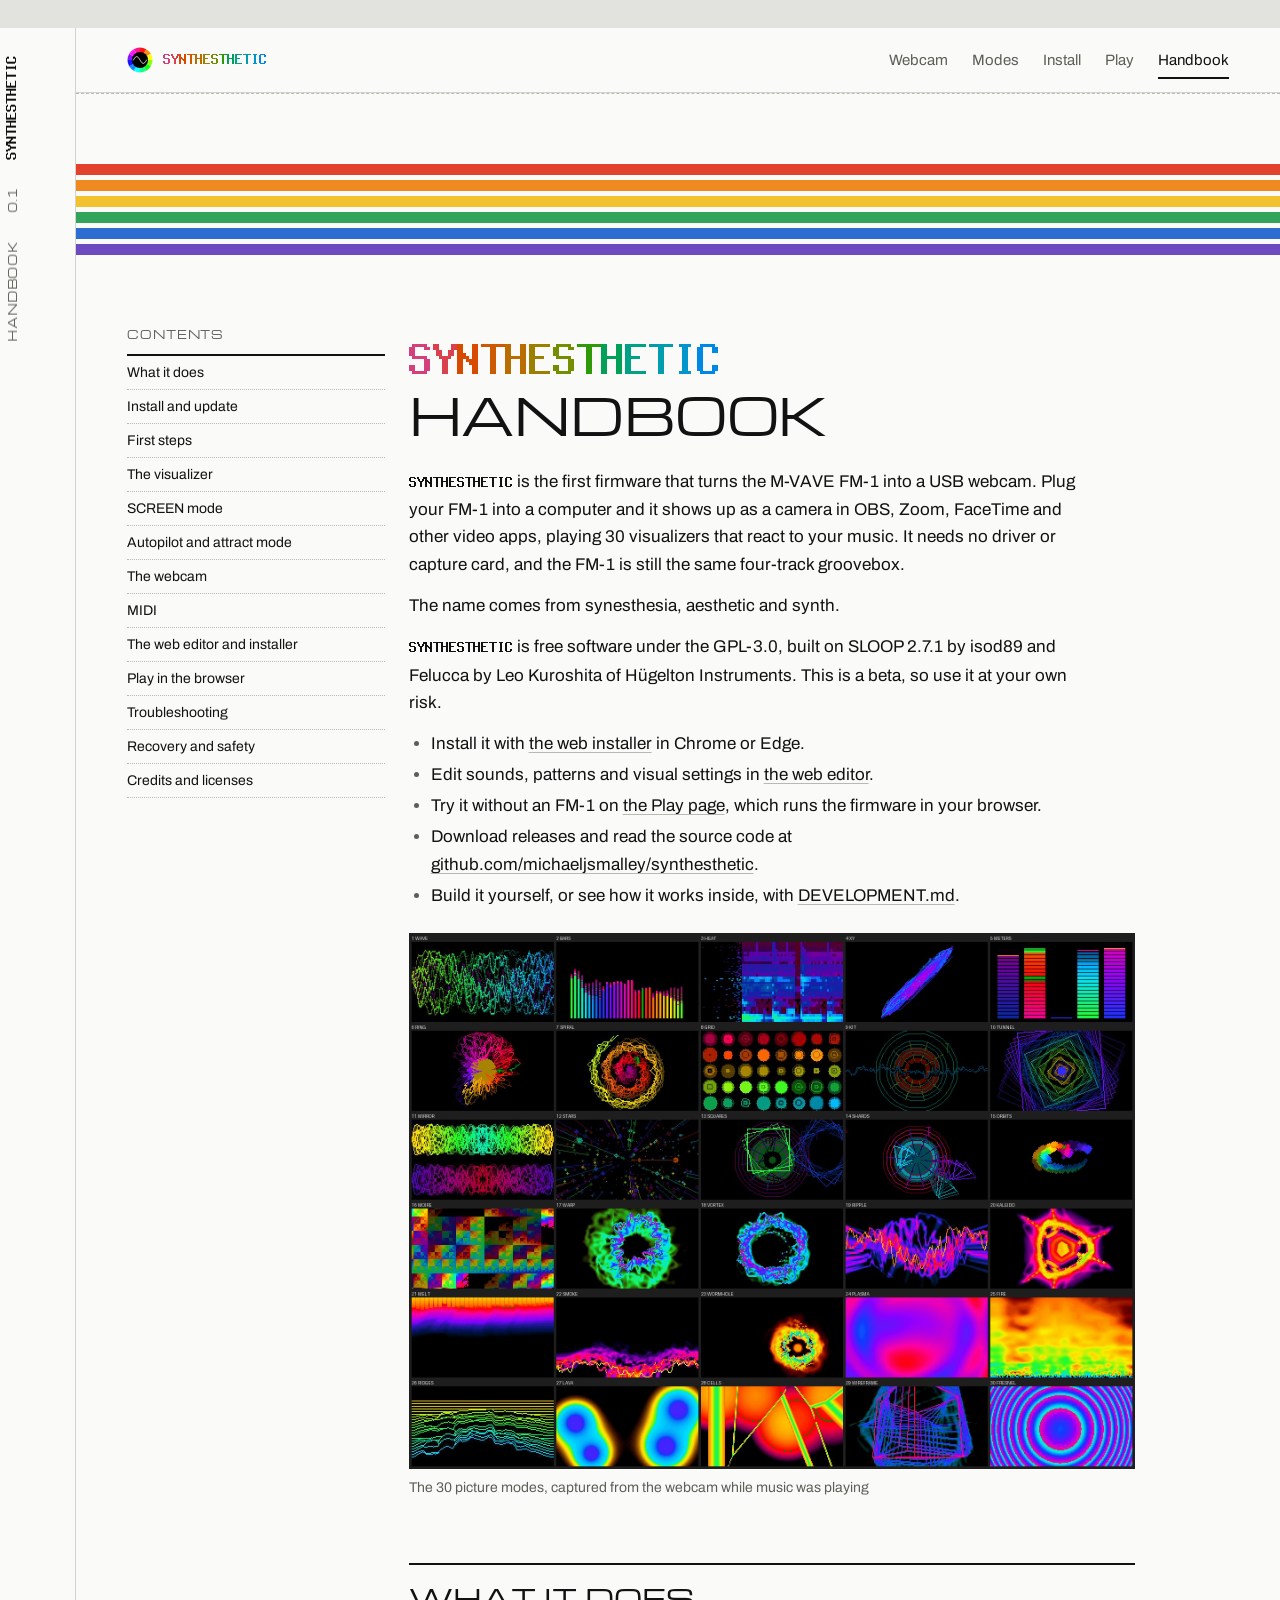
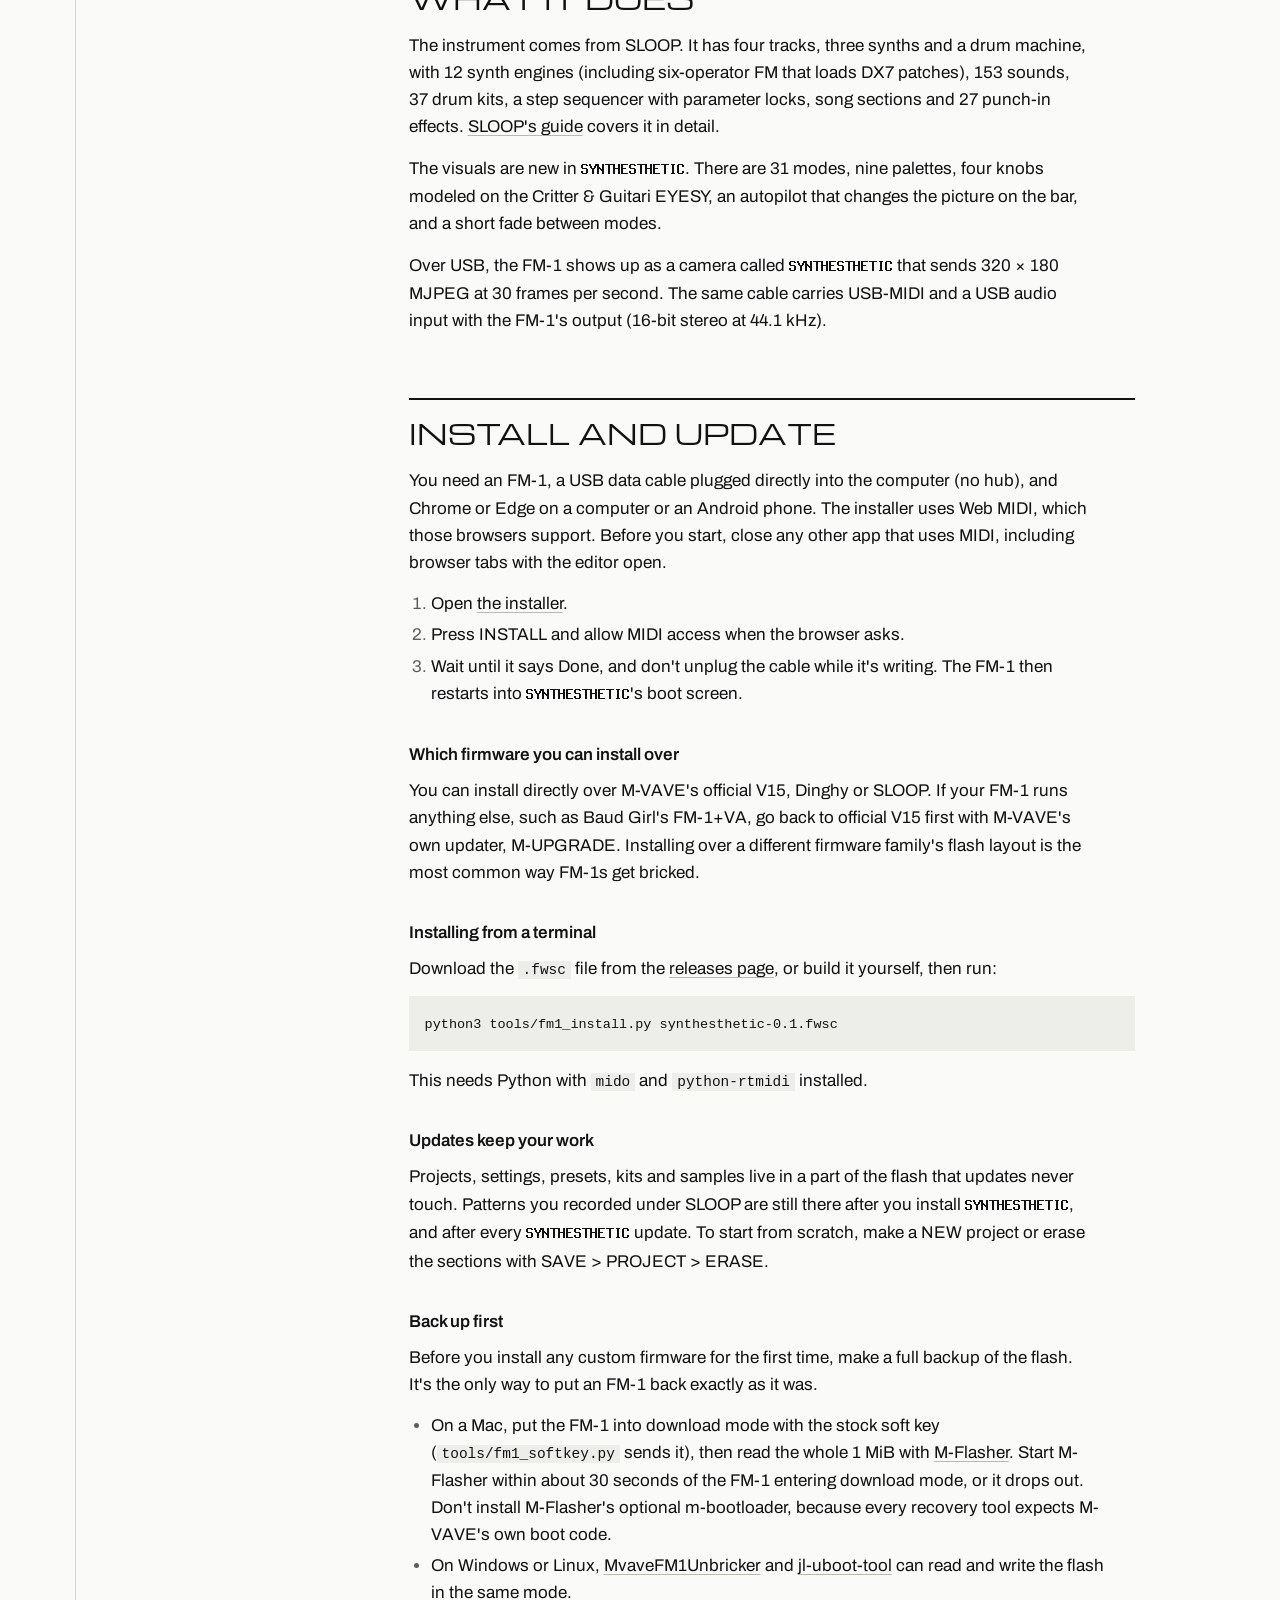
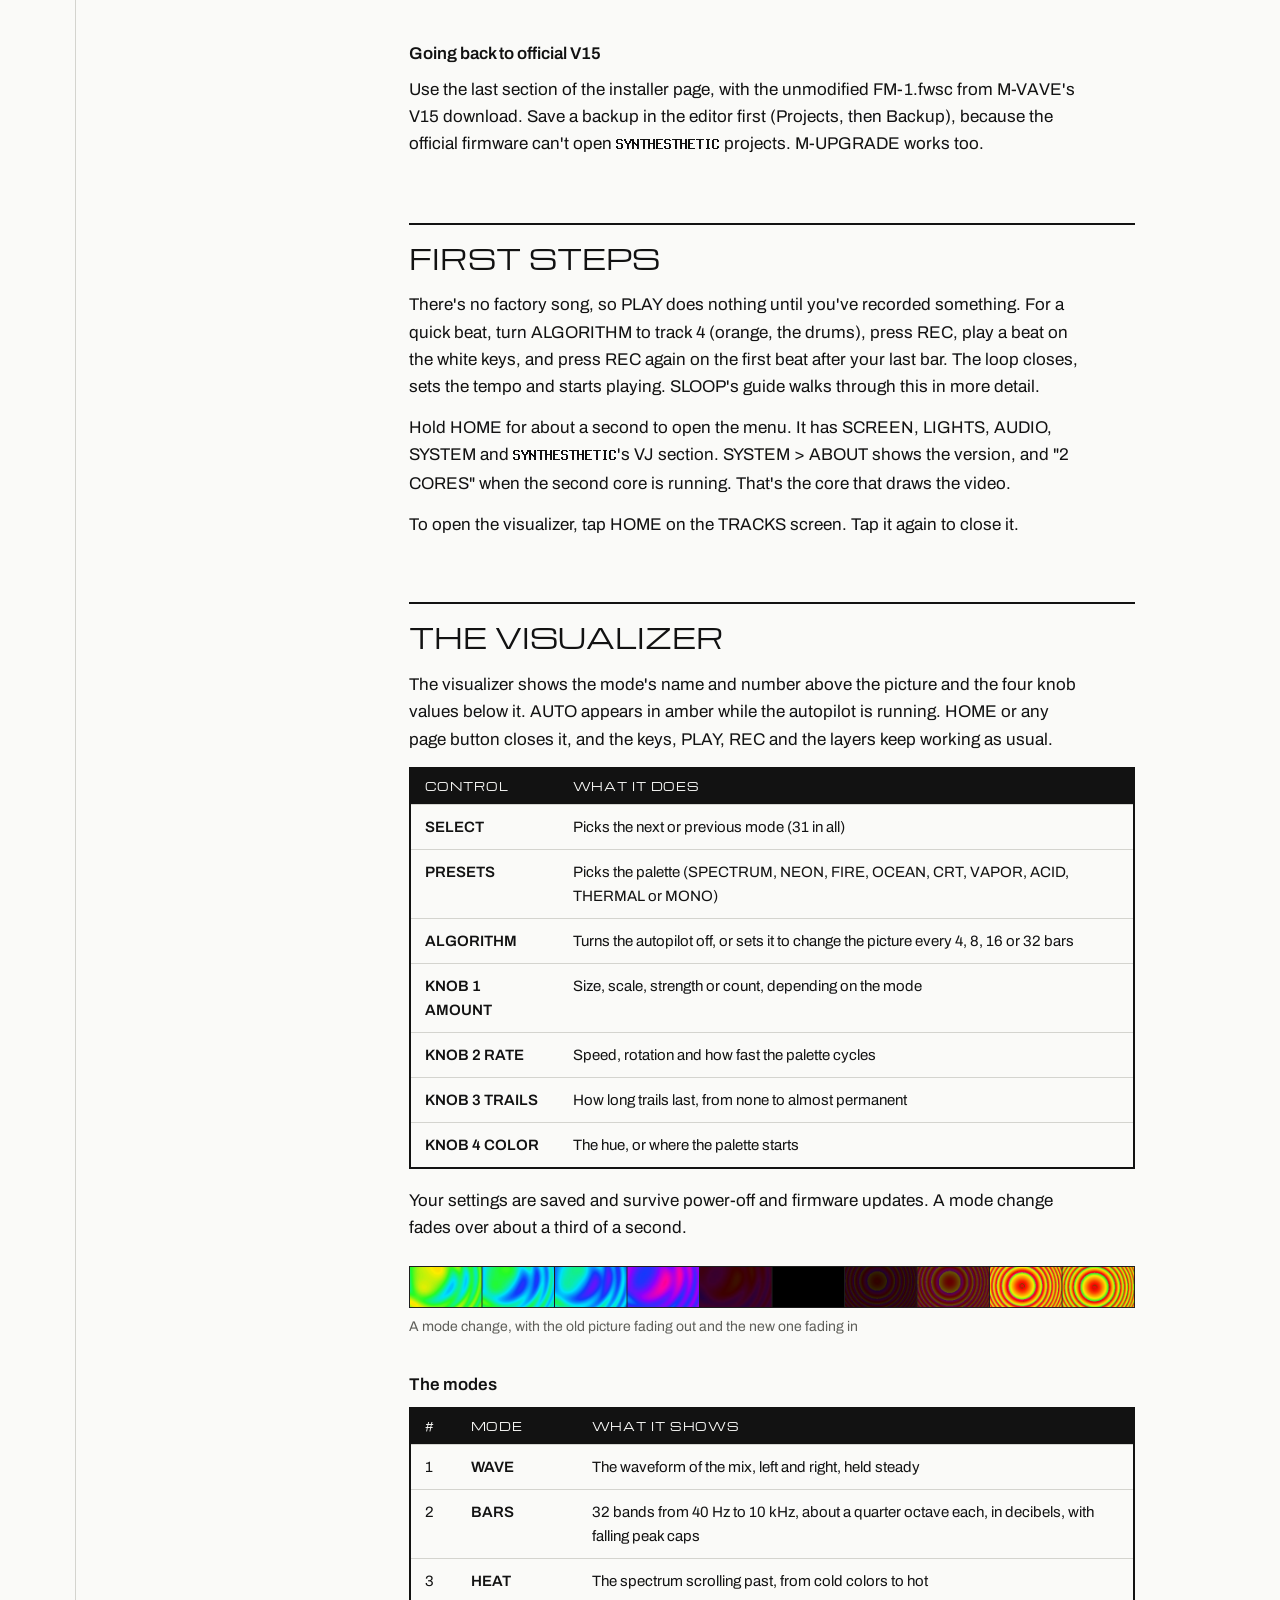
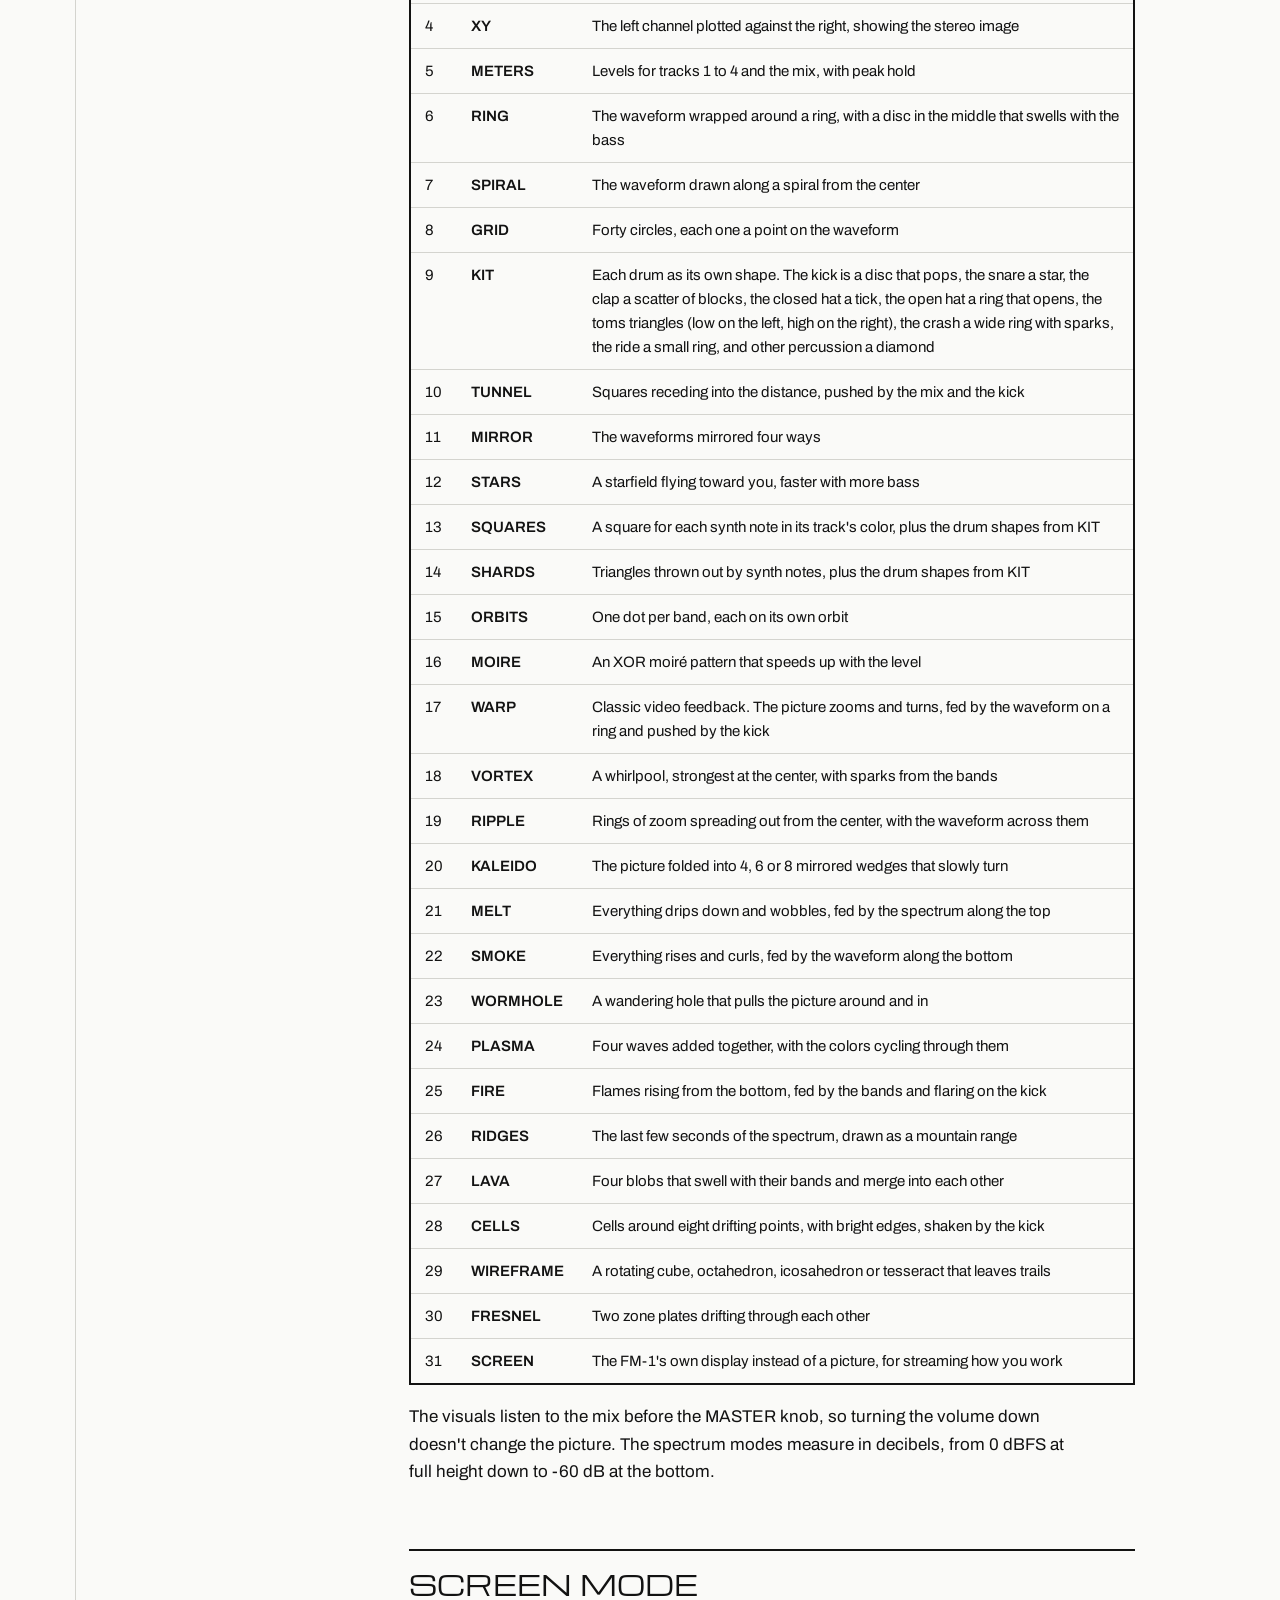
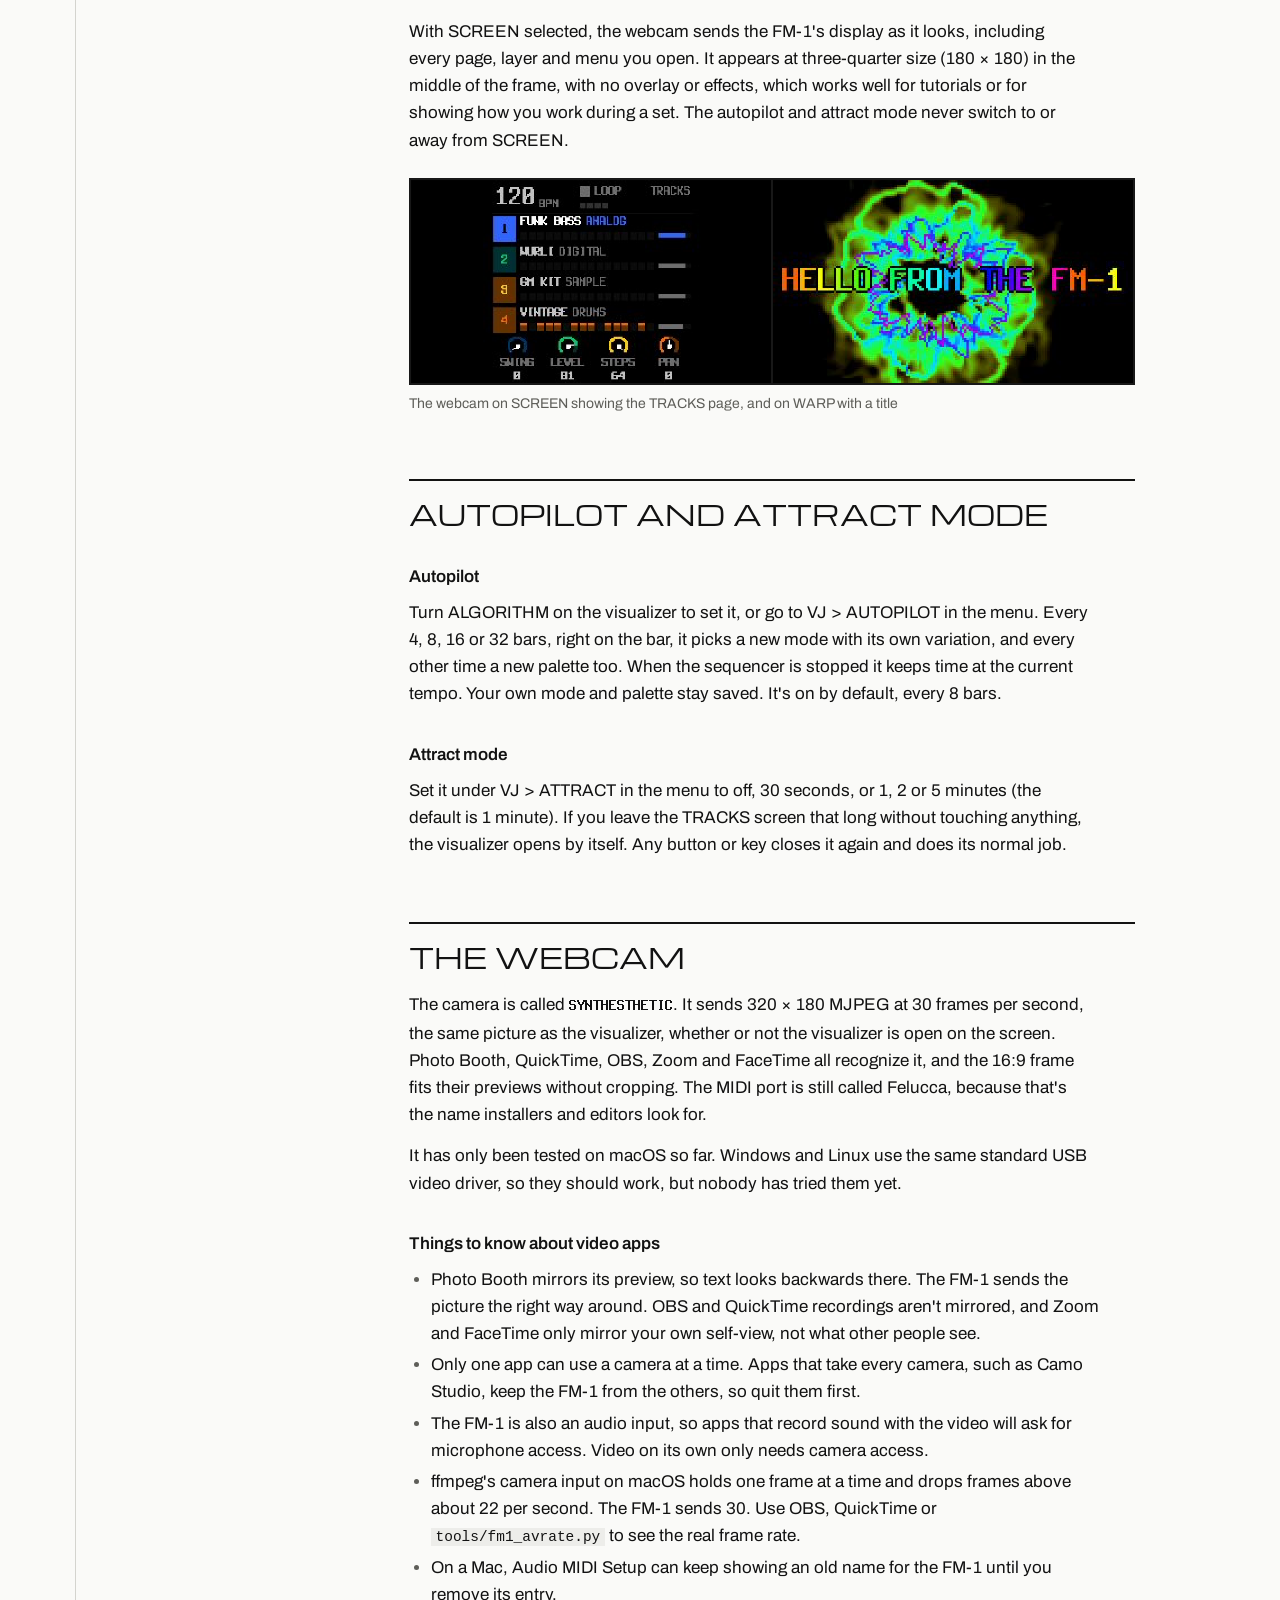
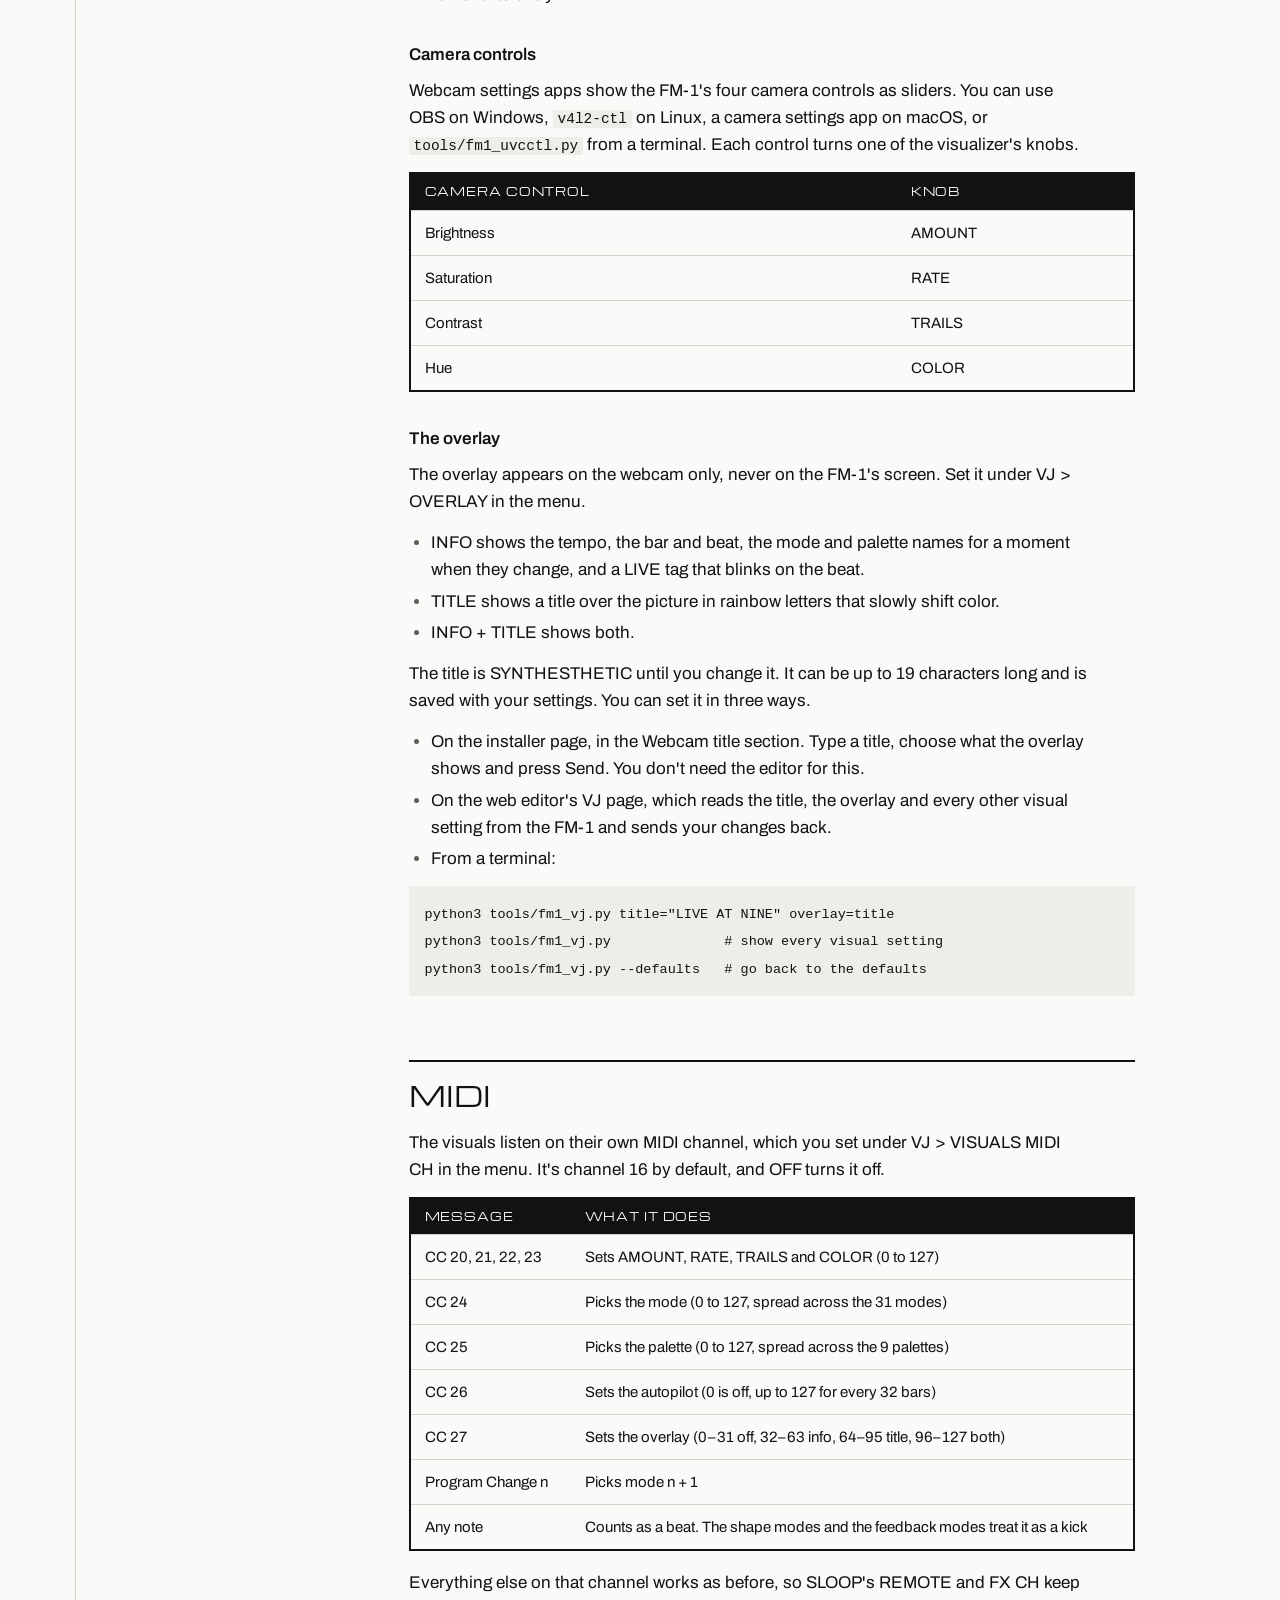
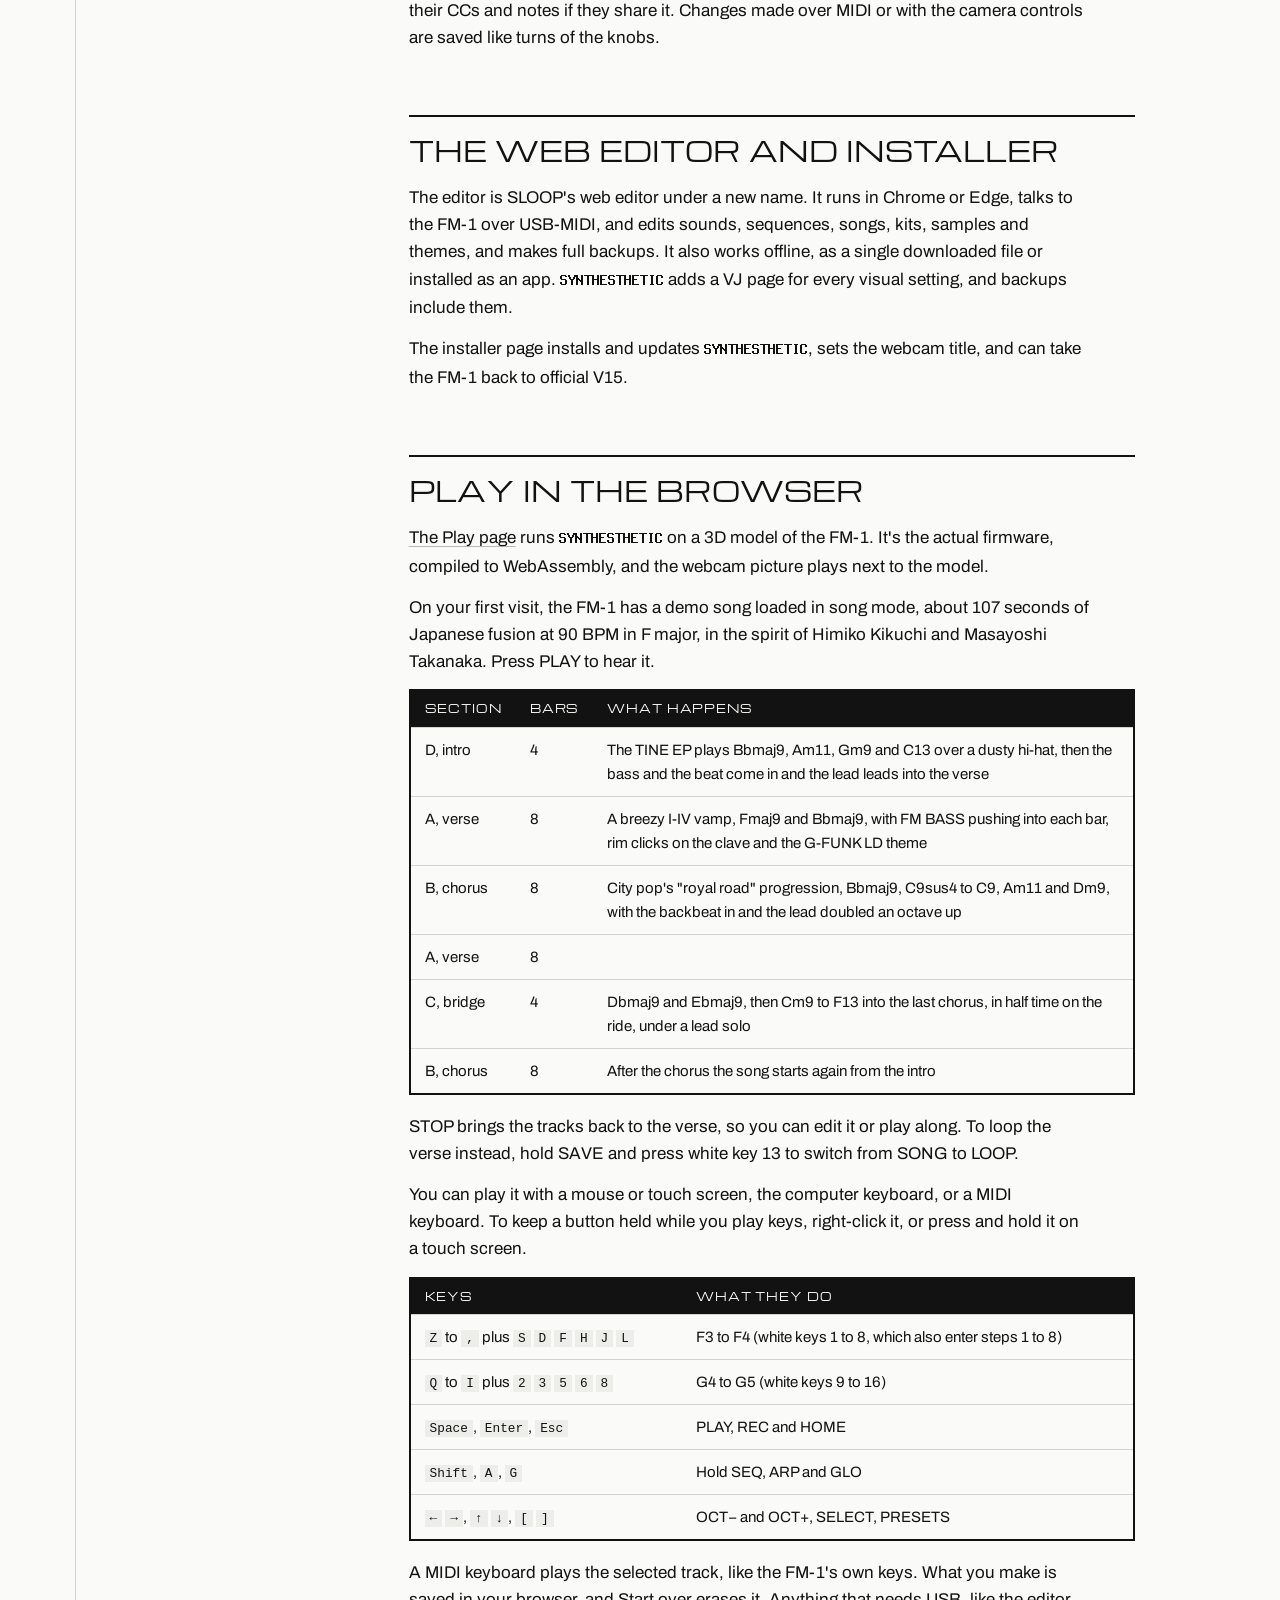
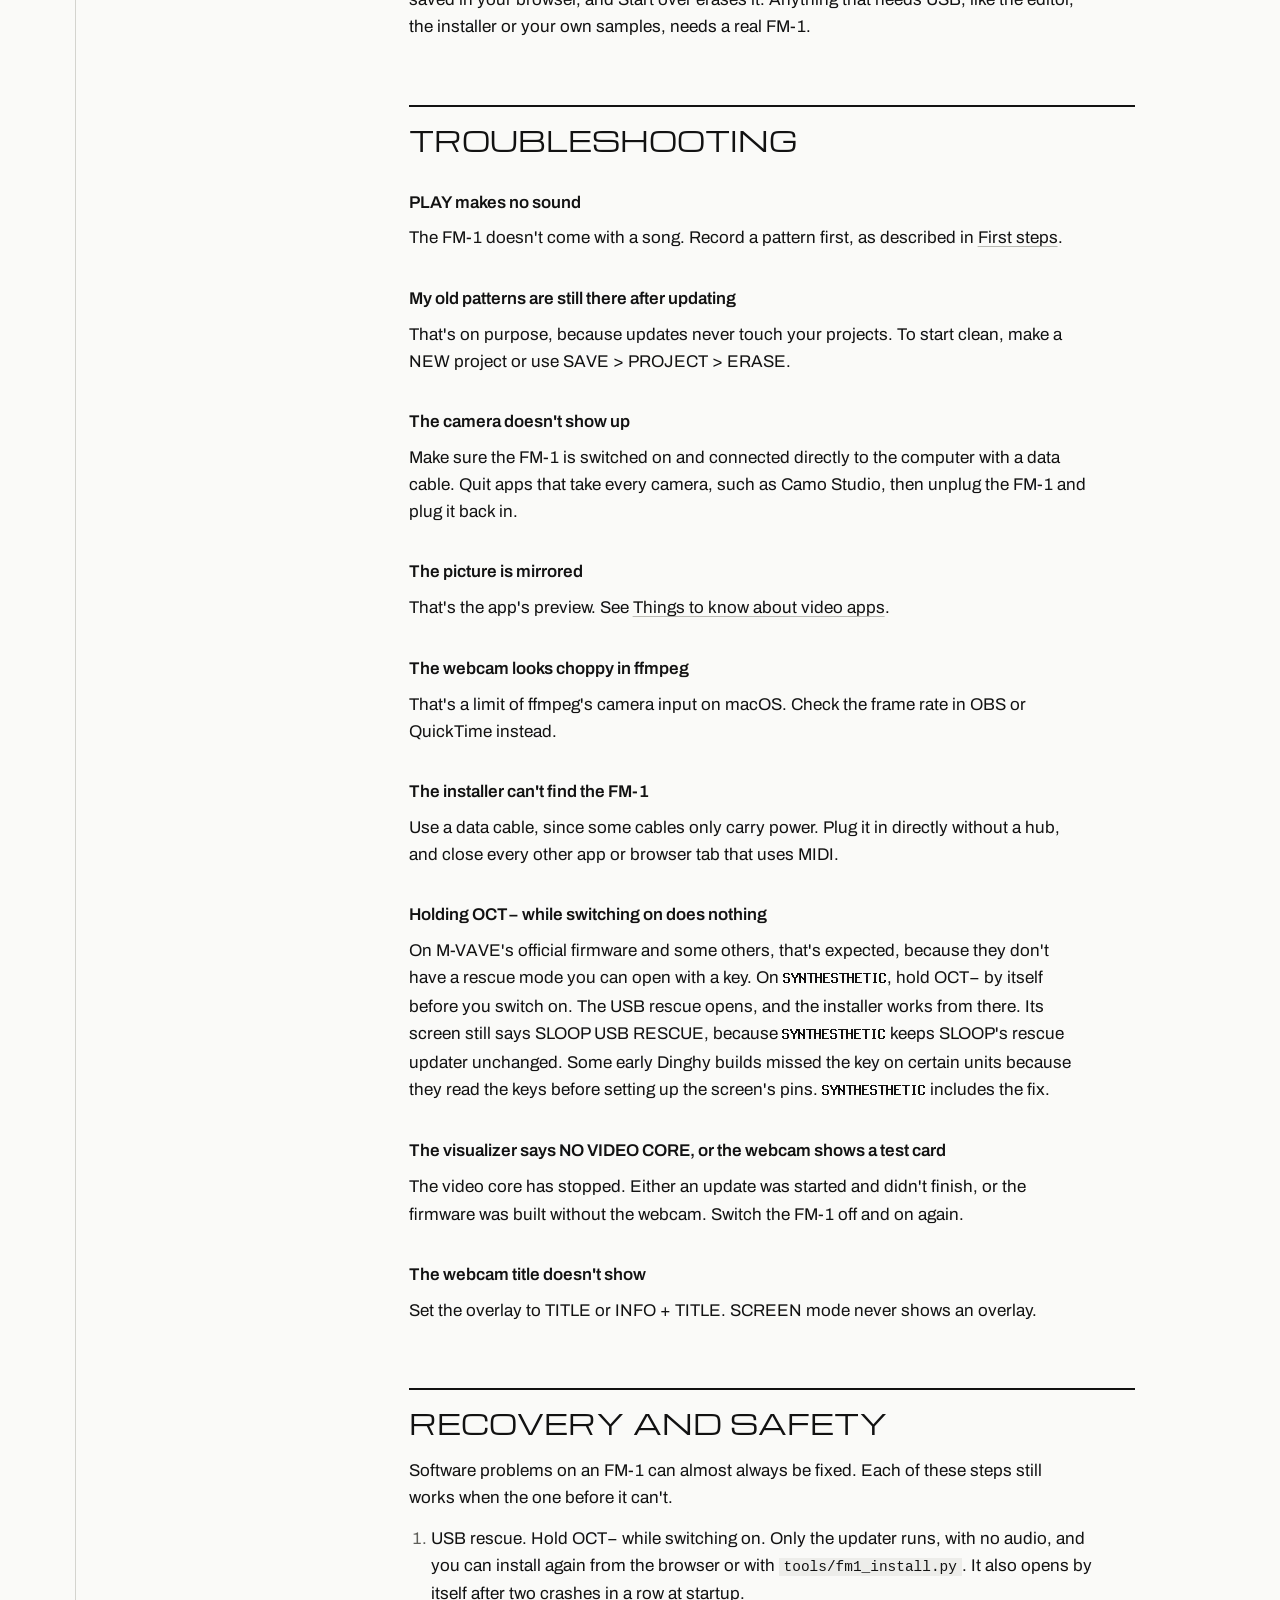
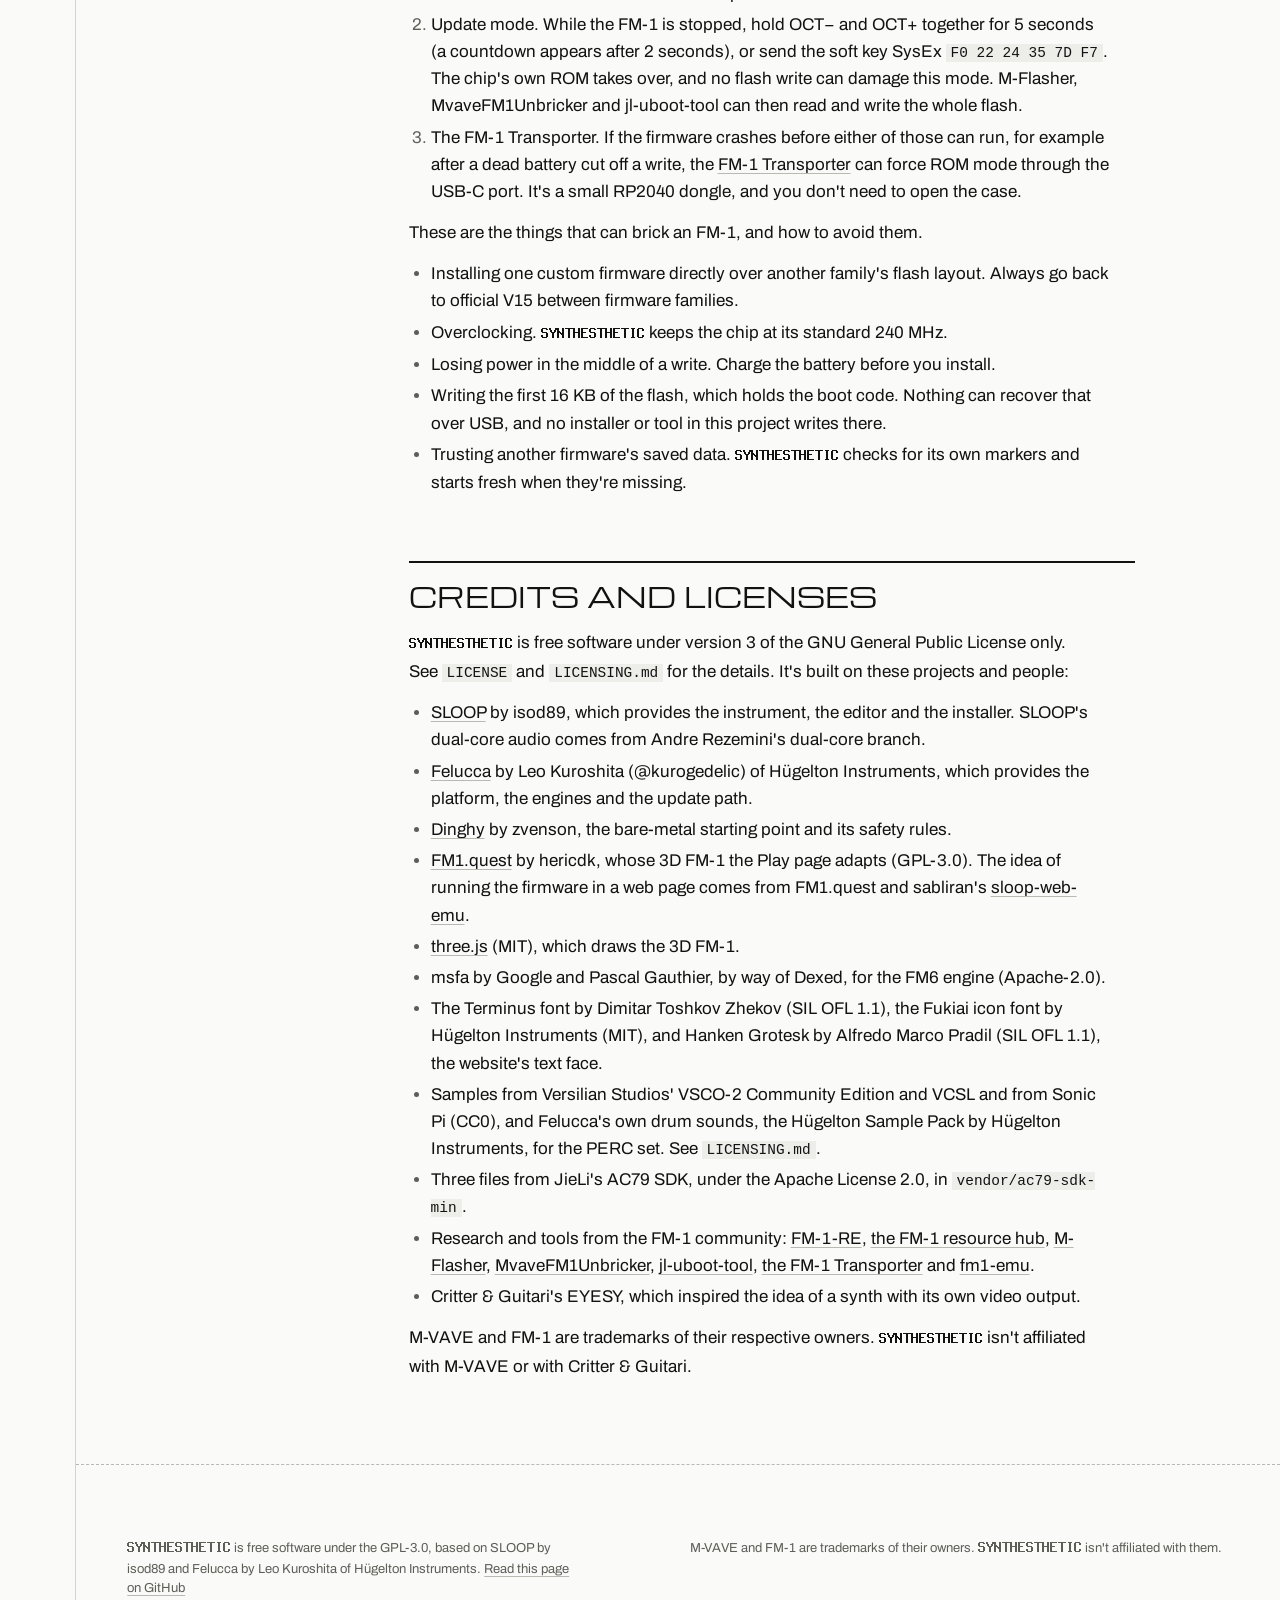
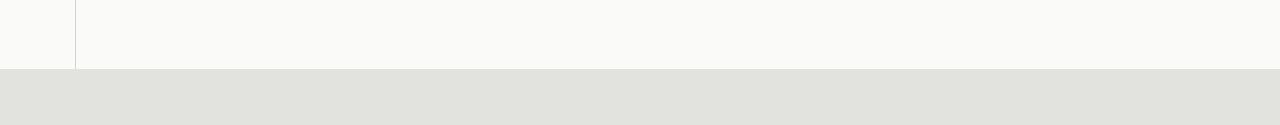
==== commit afd6f8c1: "Site: a cassette-card design, webcam first; Play page: a city-pop demo - The installer, the Play pag" ====
--- a/docs/handbook/index.html
+++ b/docs/handbook/index.html
@@ -5,93 +5,208 @@
 <meta charset="utf-8">
 <meta name="viewport" content="width=device-width, initial-scale=1, viewport-fit=cover">
 <title>Synthesthetic handbook</title>
-<meta name="description" content="Synthesthetic for the M-VAVE FM-1: an audio-visual instrument with a USB webcam. Install, play, stream, recover, build.">
-<meta name="theme-color" content="#211a2a">
+<meta name="description" content="How to install and use Synthesthetic, the firmware that turns the M-VAVE FM-1 into a USB webcam with audio-reactive visualizers.">
+<meta name="theme-color" content="#e2e2de">
 <link rel="icon" href="../webapp/icon-192.png">
 <link rel="preconnect" href="https://fonts.googleapis.com">
 <link rel="preconnect" href="https://fonts.gstatic.com" crossorigin>
-<link rel="stylesheet" href="https://fonts.googleapis.com/css2?family=Barlow:ital,wght@0,400;0,500;0,600;1,400&amp;display=swap">
-<style>
-  /* Layout: the installer's broadcast-monitor look for reading: the same bar, the FM-1's face for headings and
-     labels, a reading column beside a contents column that stays in view on wide screens. */
+<link rel="stylesheet" href="https://fonts.googleapis.com/css2?family=Archivo:wdth,wght@62..125,100..900&amp;family=Michroma&amp;display=swap">
+<style>  /* Synthesthetic's site, after a 1980s cassette inlay card. Each page is a printed card lying on a desk, with a spine
+     down its left edge and panels divided by fold lines. It has Swiss typesetting, an extended face for labels, a band
+     of six color stripes, black windows onto the webcam picture and blocks of technical data. One theme, the printed
+     card. web/make_site.py inlines this file in every page.
+     Layout: the front of the card is a 12-column grid with the same side padding in every panel, so column edges run
+     unbroken from the top of the page to the bottom. A page splits its panels at one column (the installer at 7, the
+     Play page at 9), words on the left, pictures and data on the right. */
+  /* Terminus, the FM-1's screen font: copyright Dimitar Toshkov Zhekov, under the SIL Open Font License 1.1 */
   @font-face { font-family: "FM-1 Terminus"; src: url([data-uri]) format("truetype"); font-display: swap; }
   :root {
-    color-scheme: dark;
-    --glass: #211a2a; --panel: #2a2234; --rule: #43384f; --ink: #f3eff8; --mute: #b3a8c2;   /* the installer's plum */
-    --pixel: "FM-1 Terminus", ui-monospace, Menlo, Consolas, monospace;
-    --sans: "Barlow", "Helvetica Neue", Arial, sans-serif;
+    color-scheme: light;
+    --desk: #e2e2de;       /* what the card lies on */
+    --card: #fafaf8;       /* the card */
+    --ink: #121212;
+    --gray: #5e5e59;       /* secondary text */
+    --line: #d4d4cf;       /* hairlines */
+    --fold: #b9b9b3;       /* fold lines and dotted leaders */
+    --raised: #ededea;     /* a recessed field: code, an inactive key */
+    --s1: #e2412d; --s2: #ef8a22; --s3: #f2c12e; --s4: #32a35a; --s5: #2d6cd0; --s6: #6c4ac0;   /* the stripes */
+    --good: #1f7a3d; --bad: #b8322a;   /* status text (the stripes' green and red are too light for text) */
+    --screen: #000;
+    --rl: .6;              /* the rainbow letters' lightness (oklch) */
+    --ext: "Michroma", "Eurostile", "Helvetica Neue", Arial, sans-serif;   /* labels and headings, in capitals */
+    --sans: "Archivo", "Helvetica Neue", Arial, sans-serif;               /* reading */
+    --pixel: "FM-1 Terminus", ui-monospace, Menlo, Consolas, monospace;   /* the name, and text on a screen */
     --mono: ui-monospace, Menlo, Consolas, monospace;
-    --pad-l: max(clamp(16px, 4vw, 64px), env(safe-area-inset-left, 0px));
-    --pad-r: max(clamp(16px, 4vw, 64px), env(safe-area-inset-right, 0px));
+    --spine: 76px;
+    --pad: clamp(20px, 4vw, 56px);     /* every panel's side padding */
+    --gap: 24px;                       /* the gutter between columns */
+    --panel: clamp(48px, 5.5vw, 72px); /* a panel's top and bottom padding */
   }
   * { box-sizing: border-box; }
-  html { scroll-behavior: smooth; -webkit-text-size-adjust: 100%; }
-  body { margin: 0; background: var(--glass); color: var(--ink); font: 17px/1.62 var(--sans); }
-  a { color: inherit; text-underline-offset: 3px; text-decoration-color: var(--mute); }
-  a:hover { text-decoration-color: var(--ink); }
-  :focus-visible { outline: 2px solid var(--ink); outline-offset: 3px; }
-  .band { padding-left: var(--pad-l); padding-right: var(--pad-r); }
-  .wrap { max-width: 1440px; margin-inline: auto; }
-  header.band { padding-block: 16px; border-bottom: 1px solid var(--rule); }
-  .deco-row { height: 110px; }
-  .deco-row canvas { display: block; width: 100%; height: 100%; }
-  header .wrap { display: flex; align-items: center; justify-content: space-between; gap: 14px 32px; flex-wrap: wrap; }
-  nav { display: flex; gap: 8px 26px; flex-wrap: wrap; font: 16px/1 var(--pixel); text-transform: uppercase; }
-  nav a { color: var(--mute); text-decoration: none; padding-block: 6px; }
-  nav a:hover { color: var(--ink); }
-  main.band { padding-block: clamp(28px, 5vw, 64px) 72px; }
-  main .wrap { display: grid; grid-template-columns: minmax(0, 1fr); gap: 56px; }
-  aside { display: none; }
-  @media (min-width: 1100px) {
-    main .wrap { grid-template-columns: 240px minmax(0, 800px); justify-content: start; gap: clamp(48px, 6vw, 112px); }
-    aside { display: block; position: sticky; top: 24px; align-self: start; max-height: calc(100vh - 48px); overflow: auto; }
-    #contents, #contents + ol { display: none; }
-  }
-  aside p { margin: 0 0 12px; font: 16px/1.2 var(--pixel); text-transform: uppercase; color: var(--mute); }
-  aside ol { margin: 0; padding: 0; list-style: none; display: grid; gap: 2px; font-size: 15px; }
-  aside a { display: block; padding: 4px 0; color: var(--mute); text-decoration: none; }
-  aside a:hover { color: var(--ink); }
-  article { min-width: 0; }
+  html { -webkit-text-size-adjust: 100%; scroll-behavior: smooth; scroll-padding-top: 80px; }
+  body { margin: 0; background: var(--desk); color: var(--ink); font: 400 17px/1.5 var(--sans); }
+  a { color: inherit; text-decoration: underline; text-decoration-thickness: 1px; text-decoration-color: var(--fold); text-underline-offset: 3px; }
+  a:hover { text-decoration-color: currentColor; }
+  :focus-visible { outline: 2px solid var(--s5); outline-offset: 2px; }
+  [hidden] { display: none !important; }
+  h1, h2, h3, p { margin: 0; }
+  h1, h2, h3 { text-wrap: balance; }
+  .sr { position: absolute; width: 1px; height: 1px; overflow: hidden; clip-path: inset(50%); white-space: nowrap; }
+
+  /* the card, its spine, its panels */
+  .card { max-width: 1360px; margin: 28px auto 56px; background: var(--card); display: grid; grid-template-columns: var(--spine) minmax(0, 1fr); }
+  .spine { border-right: 1px solid var(--line); }
+  .spine p { position: sticky; top: 0; display: flex; align-items: center; gap: 28px; padding: 28px 0 28px; margin-inline: auto; width: max-content;
+             writing-mode: vertical-rl; transform: rotate(180deg); white-space: nowrap; }
+  .spine p > :first-child { order: 2; }
+  :lang(ja) .spine p { transform: none; }                   /* (Japanese runs top to bottom, upright) */
+  :lang(ja) .spine p > :first-child { order: 0; }
+  .front { min-width: 0; }
+  .panel { padding: var(--panel) var(--pad); border-top: 1px dashed var(--fold); }
+  .grid { display: grid; grid-template-columns: repeat(12, minmax(0, 1fr)); column-gap: var(--gap); }
+
+  /* type */
+  .ext, .label { font-family: var(--ext); font-weight: 400; text-transform: uppercase; }
+  .label { font-size: 11px; line-height: 1.5; letter-spacing: .08em; color: var(--gray); }
+  h1 { font: 400 clamp(32px, 3.9vw, 56px)/1.04 var(--ext); text-transform: uppercase; letter-spacing: -.01em; }
+  h2 { font: 400 clamp(22px, 2.1vw, 28px)/1.15 var(--ext); text-transform: uppercase; }
+  h3 { font: 600 17px/1.35 var(--sans); }
+  .lede { font-size: 19px; line-height: 1.5; }
+  .note { font-size: 15px; color: var(--gray); }
+  .head { display: grid; gap: 14px; align-content: start; }
+  .head p { color: var(--gray); }
+  :lang(ja) .ext, :lang(ja) .label, :lang(ja) h1, :lang(ja) h2, :lang(ja) .btn { letter-spacing: 0; }
+
+  /* the name as the FM-1 prints it: the screen's pixel face, in capitals, at the nearest whole multiple of its 16 px */
+  .brand { font-family: var(--pixel); font-weight: normal; font-style: normal; text-transform: uppercase; letter-spacing: 0; }
+  @supports (font-size: round(nearest, 1em, 16px)) { .brand { font-size: max(16px, round(nearest, 1em, 16px)); } }
+  /* the rainbow, as on the FM-1's boot screen: each letter its own hue (--o), all turning together (--h) */
   @property --h { syntax: "<number>"; inherits: true; initial-value: 0; }
   @keyframes hueturn { to { --h: 360; } }
   .rainbow { animation: hueturn 4s linear infinite; }
-  .rainbow span { color: hsl(calc(var(--h) + var(--o, 0)) 100% 62%); }
-  @media (prefers-reduced-motion: reduce) { .rainbow { animation: none; } html { scroll-behavior: auto; } }
-  h1 { margin: 0 0 22px; font: 32px/1.15 var(--pixel); font-weight: normal; text-wrap: balance; }
-  h2 { margin: 64px 0 16px; padding-top: 20px; border-top: 1px solid var(--rule); font: 32px/1.15 var(--pixel);
-       font-weight: normal; text-transform: uppercase; text-wrap: balance; scroll-margin-top: 20px; }
-  h3 { margin: 36px 0 10px; font: 16px/1.3 var(--pixel); font-weight: normal; text-transform: uppercase; letter-spacing: .03em;
-       scroll-margin-top: 20px; }
-  p, ul, ol { margin: 0 0 14px; }
-  article > p, article li { max-width: 72ch; }
-  ul, ol { padding-left: 22px; } li { margin: 4px 0; } li::marker { color: var(--mute); }
+  .rainbow span { color: hsl(calc(var(--h) + var(--o, 0)) 80% 45%); color: oklch(var(--rl) .19 calc(var(--h) + var(--o, 0))); }
+  /* (Chrome paints the text of a visited link in a color that never animates, white here: in a link, each letter's
+     hue is a background clipped to its glyph instead) */
+  a .rainbow span { background-color: hsl(calc(var(--h) + var(--o, 0)) 80% 45%); background-color: oklch(var(--rl) .19 calc(var(--h) + var(--o, 0)));
+                    -webkit-background-clip: text; background-clip: text; color: transparent; }
+
+  /* the bar: the logo at column 1, the links ending at column 12 */
+  header.bar { position: sticky; top: 0; z-index: 20; padding: 0 var(--pad); background: var(--card); border-bottom: 1px solid var(--line); }
+  header.bar .grid { min-height: 64px; align-items: center; }
+  .logo { grid-column: 1 / span 4; justify-self: start; display: inline-flex; align-items: center; gap: 10px; text-decoration: none; color: var(--ink); }
+  .logo .mark { display: block; width: 26px; height: 26px; flex: none; }
+  .logo .word { font-size: 16px; line-height: 1; white-space: nowrap; }
+  nav { grid-column: 5 / span 8; justify-self: end; display: flex; align-items: center; flex-wrap: wrap; gap: 4px 24px; font-size: 15px; }
+  nav a { color: var(--gray); text-decoration: none; padding-block: 8px; }
+  nav a:hover, nav a[aria-current="page"] { color: var(--ink); }
+  nav a[aria-current="page"] { box-shadow: inset 0 -2px var(--ink); }
+  nav button { font: 400 11px/1 var(--ext); letter-spacing: .08em; color: var(--ink); background: none; border: 1px solid var(--ink); padding: 7px 10px; cursor: pointer; }
+  nav button:hover { background: var(--ink); color: var(--card); }
+
+  /* the stripes */
+  .stripes { display: grid; gap: 5px; }
+  .stripes i { display: block; height: 11px; }
+  .stripes i:nth-child(1) { background: var(--s1); } .stripes i:nth-child(2) { background: var(--s2); } .stripes i:nth-child(3) { background: var(--s3); }
+  .stripes i:nth-child(4) { background: var(--s4); } .stripes i:nth-child(5) { background: var(--s5); } .stripes i:nth-child(6) { background: var(--s6); }
+  .bleed { margin-inline: calc(-1 * var(--pad)); }
+
+  /* a window onto a screen */
+  .window { padding: 14px; background: var(--ink); border-radius: 18px; }
+  .display { position: relative; aspect-ratio: 16 / 9; width: 100%; overflow: hidden; background: var(--screen) center / cover no-repeat; border-radius: 7px; }
+  .display .id { position: absolute; left: 3%; bottom: 5%; padding: 4px 6px; font: 16px/1 var(--pixel); color: #fff; background: rgb(0 0 0 / .55); }
+
+  /* a block of technical data: a label column in the extended face, a hairline, the value */
+  .specs { margin: 0; border: 2px solid var(--ink); }
+  .specs > div { display: grid; grid-template-columns: 9.75em minmax(0, 1fr); align-items: baseline;
+                 background: linear-gradient(var(--line), var(--line)) 9.75em 0 / 1px 100% no-repeat; }
+  .specs > div + div { border-top: 1px solid var(--line); }
+  .specs dt { padding: 13px 16px; font: 400 11px/1.4 var(--ext); letter-spacing: .08em; text-transform: uppercase; }
+  .specs dd { margin: 0; padding: 12px 16px; font-size: 15px; line-height: 1.45; }
+  .specs > .top { background: var(--ink); color: var(--card); }
+
+  /* controls: rectangles, as printed */
+  .btn { display: inline-flex; align-items: center; justify-content: center; gap: 10px; min-height: 48px; padding: 14px 22px; border: 2px solid var(--ink);
+         background: none; color: var(--ink); font: 400 12px/1.25 var(--ext); letter-spacing: .06em; text-transform: uppercase; text-decoration: none; cursor: pointer; }
+  .btn:hover:not(:disabled) { background: var(--ink); color: var(--card); }
+  .btn.primary { background: var(--ink); color: var(--card); }
+  .btn.primary:hover:not(:disabled) { background: #333; border-color: #333; }
+  .btn:disabled { color: var(--gray); border-color: var(--line); background: none; cursor: default; }
+  .btn.small { min-height: 38px; padding: 9px 14px; font-size: 11px; }
+  .row { display: flex; flex-wrap: wrap; gap: 10px; align-items: center; }
+  input[type="text"], select { min-height: 48px; padding: 12px; font: 16px/1.2 var(--sans); color: var(--ink); background: var(--card);
+                               border: 1px solid var(--ink); border-radius: 0; min-width: 0; }
+  input[type="checkbox"] { accent-color: var(--ink); width: 16px; height: 16px; margin: 0; }
+
+  /* what a status line says, with a lamp: green for done, orange for take care, red for trouble */
+  .tone-good { --lamp: var(--s4); } .tone-warn { --lamp: var(--s2); } .tone-bad { --lamp: var(--s1); color: var(--bad); }
+  .tone-good::before, .tone-warn::before, .tone-bad::before { content: ""; display: inline-block; width: 9px; height: 9px; margin-right: 9px; background: var(--lamp); }
+
+  footer.panel { font-size: 13px; color: var(--gray); }
+  footer .grid { row-gap: 8px; }
+  footer p { grid-column: 1 / span 5; }
+  footer p + p { grid-column: 7 / span 6; }
+
+  @media (max-width: 980px) {
+    body { background: var(--card); }
+    .card { margin: 0; grid-template-columns: minmax(0, 1fr); }
+    .spine { display: none; }
+    .grid > * { grid-column: 1 / -1 !important; }
+    header.bar .grid { row-gap: 0; padding-block: 8px; }
+    nav { justify-self: start; }
+    footer p { grid-column: 1 / -1; }
+  }
+  @media (max-width: 640px) {
+    header.bar { position: static; }
+    html { scroll-padding-top: 12px; }
+    nav .opt { display: none; }
+  }
+  @media (prefers-reduced-motion: reduce) {
+    html { scroll-behavior: auto; }
+    .rainbow { animation: none; }
+  }
+
+  /* The handbook, as the booklet that comes with the tape. Layout: the contents in columns 1 to 3, staying in view on
+     a wide screen, and the text in columns 4 to 11, about 70 characters wide. Tables and code scroll on their own. */
+  .book { align-items: start; }
+  .book > aside { grid-column: 1 / span 3; position: sticky; top: 96px; max-height: calc(100vh - 120px); overflow: auto; }
+  .book > article { grid-column: 4 / span 8; min-width: 0; }
+  .book > aside ol { list-style: none; margin: 12px 0 0; padding: 0; border-top: 2px solid var(--ink); }
+  .book > aside li { border-bottom: 1px dotted var(--fold); }
+  .book > aside a { display: block; padding: 6px 0; font-size: 14px; text-decoration: none; }
+  .book > aside a:hover { color: var(--s1); }
+  .opening { margin: 0 calc(-1 * var(--pad)) var(--panel); }
+  article { font-size: 17px; line-height: 1.6; }
+  article h1 { margin-bottom: 28px; }
+  article h2 { margin: 64px 0 18px; padding-top: 18px; border-top: 2px solid var(--ink); }
+  article h3 { margin: 36px 0 10px; }
+  article p, article ul, article ol { margin: 0 0 14px; }
+  article > p, article li { max-width: 68ch; }
+  article ul, article ol { padding-left: 22px; }
+  article li { margin: 4px 0; }
+  article li::marker { color: var(--gray); }
   strong { font-weight: 600; }
-  code { font: .86em/1.4 var(--mono); background: var(--panel); padding: 1px 5px; border: 1px solid var(--rule); }
-  pre { background: #1a1421; border: 1px solid var(--rule); padding: 14px 16px; margin: 0 0 16px; overflow-x: auto; }
-  pre code { background: none; border: 0; padding: 0; font-size: 13.5px; line-height: 1.55; }
-  .table { overflow-x: auto; margin: 0 0 18px; }
+  code { font: .85em/1.4 var(--mono); background: var(--raised); padding: 1px 5px; }
+  pre { margin: 0 0 16px; padding: 14px 16px; background: var(--raised); overflow-x: auto; }
+  pre code { padding: 0; background: none; font-size: 13.5px; line-height: 1.55; }
+  .table { overflow-x: auto; margin: 0 0 18px; border: 2px solid var(--ink); }
   table { border-collapse: collapse; width: 100%; font-size: 15px; }
-  th { text-align: left; color: var(--mute); font: 16px/1.2 var(--pixel); text-transform: uppercase; }
-  th, td { padding: 9px 12px 9px 0; border-bottom: 1px solid var(--rule); vertical-align: top; }
+  th { text-align: left; background: var(--ink); color: var(--card); font: 400 11px/1.4 var(--ext); letter-spacing: .08em; text-transform: uppercase; }
+  th, td { padding: 10px 14px; vertical-align: top; }
+  td { border-top: 1px solid var(--line); }
   figure { margin: 24px 0; }
-  figure img { display: block; width: 100%; height: auto; background: #000; box-shadow: 0 0 0 1px var(--rule); }
-  figcaption { color: var(--mute); font-size: 14px; margin-top: 8px; }
-  footer.band { padding-block: 26px 40px; border-top: 1px solid var(--rule); color: var(--mute); font-size: 14px; }
-  footer p { margin: 0; max-width: 110ch; }
-
-  /* the name as the FM-1 prints it: the screen's pixel face, in capitals, at the nearest whole multiple of its 16 px */
-  .brand { font-family: var(--pixel); font-weight: normal; font-style: normal; text-transform: uppercase; letter-spacing: 0; }
-  @supports (font-size: round(nearest, 1em, 16px)) { .brand { font-size: max(16px, round(nearest, 1em, 16px)); } }
-  .logo { display: inline-flex; align-items: center; gap: 12px; text-decoration: none; color: var(--ink); }
-  .logo .mark { display: block; width: 38px; height: 38px; flex: none; }
-  .logo .word { font-size: 32px; line-height: 1; white-space: nowrap; }
-  @media (max-width: 359px) { .logo .word { font-size: 16px; } .logo .mark { width: 28px; height: 28px; } }
+  figure img { display: block; width: 100%; height: auto; background: var(--screen); }
+  figcaption { margin-top: 8px; color: var(--gray); font-size: 14px; }
+  @media (min-width: 1101px) { #contents, #contents + ol { display: none; } }
+  @media (max-width: 1100px) { .book > aside { display: none; } .book > article { grid-column: 1 / -1; } }
 </style>
 </head>
 <body>
-<header class="band">
-  <div class="wrap">
-    <a class="logo" href="../webapp/installer/" aria-label="Synthesthetic installer"><svg class="mark" viewBox="0 0 200 200" aria-hidden="true"><path d="M100.0,100.0 L100.0,4.0 A96.0,96.0 0 0 1 148.0,16.9 Z" fill="#FF1414"/>
+<div class="card">
+  <aside class="spine" aria-hidden="true"><p><span class="brand">Synthesthetic</span><span class="label">Handbook</span><span class="label">0.1</span></p></aside>
+  <div class="front">
+    <header class="bar">
+      <div class="grid">
+        <a class="logo" href="../webapp/installer/" aria-label="Synthesthetic installer"><svg class="mark" viewBox="0 0 200 200" aria-hidden="true"><path d="M100.0,100.0 L100.0,4.0 A96.0,96.0 0 0 1 148.0,16.9 Z" fill="#FF1414"/>
 <path d="M100.0,100.0 L148.0,16.9 A96.0,96.0 0 0 1 183.1,52.0 Z" fill="#FF8A14"/>
 <path d="M100.0,100.0 L183.1,52.0 A96.0,96.0 0 0 1 196.0,100.0 Z" fill="#FFFF14"/>
 <path d="M100.0,100.0 L196.0,100.0 A96.0,96.0 0 0 1 183.1,148.0 Z" fill="#8AFF14"/>
@@ -105,299 +220,132 @@
 <path d="M100.0,100.0 L52.0,16.9 A96.0,96.0 0 0 1 100.0,4.0 Z" fill="#FF148A"/>
 <circle cx="100.0" cy="100.0" r="62.0" fill="#000"/>
 <polyline points="49.2,100.0 52.3,94.9 55.5,90.0 58.7,85.5 61.9,81.6 65.0,78.3 68.2,75.9 71.4,74.5 74.6,74.0 77.8,74.5 80.9,75.9 84.1,78.3 87.3,81.6 90.5,85.5 93.6,90.0 96.8,94.9 100.0,100.0 103.2,105.1 106.4,110.0 109.5,114.5 112.7,118.4 115.9,121.7 119.1,124.1 122.2,125.5 125.4,126.0 128.6,125.5 131.8,124.1 135.0,121.7 138.1,118.4 141.3,114.5 144.5,110.0 147.7,105.1 150.8,100.0" fill="none" stroke="#F2F2F2" stroke-width="7.1" stroke-linejoin="round" stroke-linecap="round"/></svg><span class="word brand rainbow" aria-hidden="true"><span style="--o: 0">S</span><span style="--o: 20">Y</span><span style="--o: 40">N</span><span style="--o: 60">T</span><span style="--o: 80">H</span><span style="--o: 100">E</span><span style="--o: 120">S</span><span style="--o: 140">T</span><span style="--o: 160">H</span><span style="--o: 180">E</span><span style="--o: 200">T</span><span style="--o: 220">I</span><span style="--o: 240">C</span></span></a>
-    <nav aria-label="Site"><a href="../webapp/installer/">Installer</a><a href="../play/">Play</a><a href="../webapp/editor/">Editor</a><a href="https://github.com/michaeljsmalley/synthesthetic">Source</a></nav>
-  </div>
-</header>
-<div class="deco-row" aria-hidden="true"><canvas class="deco" data-style="sines"></canvas></div>
-<main class="band">
-  <div class="wrap">
-    <aside aria-label="Contents"><p>Contents</p><ol><li><a href="#what-it-does">What it does</a></li><li><a href="#install-and-update">Install and update</a></li><li><a href="#first-steps">First steps</a></li><li><a href="#the-visualiser">The visualiser</a></li><li><a href="#screen-stream-the-display">SCREEN: stream the display</a></li><li><a href="#the-autopilot-and-the-attract-mode">The autopilot and the attract mode</a></li><li><a href="#the-webcam">The webcam</a></li><li><a href="#midi">MIDI</a></li><li><a href="#the-web-editor-and-the-installer-page">The web editor and the installer page</a></li><li><a href="#play-it-in-the-browser">Play it in the browser</a></li><li><a href="#questions-and-fixes">Questions and fixes</a></li><li><a href="#recovery-and-safety">Recovery and safety</a></li><li><a href="#how-it-works">How it works</a></li><li><a href="#building-and-testing">Building and testing</a></li><li><a href="#credits-and-licences">Credits and licences</a></li></ol></aside>
-    <article>
+        <nav aria-label="Site"><a href="../webapp/installer/#webcam">Webcam</a><a href="../webapp/installer/#modes">Modes</a><a href="../webapp/installer/#install">Install</a><a href="../play/">Play</a><a class="opt" href="./" aria-current="page">Handbook</a></nav>
+      </div>
+    </header>
+    <main class="panel">
+      <div class="stripes opening" aria-hidden="true"><i></i><i></i><i></i><i></i><i></i><i></i></div>
+      <div class="grid book">
+        <aside aria-label="Contents"><p class="label">Contents</p><ol><li><a href="#what-it-does">What it does</a></li><li><a href="#install-and-update">Install and update</a></li><li><a href="#first-steps">First steps</a></li><li><a href="#the-visualizer">The visualizer</a></li><li><a href="#screen-mode">SCREEN mode</a></li><li><a href="#autopilot-and-attract-mode">Autopilot and attract mode</a></li><li><a href="#the-webcam">The webcam</a></li><li><a href="#midi">MIDI</a></li><li><a href="#the-web-editor-and-installer">The web editor and installer</a></li><li><a href="#play-in-the-browser">Play in the browser</a></li><li><a href="#troubleshooting">Troubleshooting</a></li><li><a href="#recovery-and-safety">Recovery and safety</a></li><li><a href="#credits-and-licenses">Credits and licenses</a></li></ol></aside>
+        <article>
 <h1><span class="rainbow brand"><span style="--o: 0">S</span><span style="--o: 20">y</span><span style="--o: 40">n</span><span style="--o: 60">t</span><span style="--o: 80">h</span><span style="--o: 100">e</span><span style="--o: 120">s</span><span style="--o: 140">t</span><span style="--o: 160">h</span><span style="--o: 180">e</span><span style="--o: 200">t</span><span style="--o: 220">i</span><span style="--o: 240">c</span></span> handbook</h1>
-<p><span class="brand">Synthesthetic</span> turns the M-VAVE FM-1 into an audio-visual instrument. It is a four-track groovebox whose sound drives thirty visualisers, shown on the FM-1's own screen and sent over the same USB cable as a webcam. A set can go straight into OBS, Zoom or a video call, with no capture card and no driver. A thirty-first mode, SCREEN, streams the FM-1's display itself, so you can share your workflow as you play.</p>
-<p>The name joins synesthesia, aesthetic and synth.</p>
-<p><span class="brand">Synthesthetic</span> is free software under the GPL-3.0. It is built on SLOOP 2.7.1 by isod89, which is built on Felucca by Leo Kuroshita (Hügelton Instruments), which grew from Dinghy. It is a beta: use it at your own risk.</p>
-<ul><li><strong>Install it:</strong> <a href="../webapp/installer/">the web installer</a>, in Chrome or Edge.</li><li><strong>Edit sounds, sequences and visual settings:</strong> <a href="../webapp/editor/">the web editor</a>.</li><li><strong>Try it without an FM-1:</strong> <a href="../play/">the Play page</a>: the real firmware on a 3D FM-1, in the browser.</li><li><strong>Source code:</strong> <a href="https://github.com/michaeljsmalley/synthesthetic">github.com/michaeljsmalley/synthesthetic</a>.</li></ul>
-<figure><img src="../images/v3-modes-live.png" alt="The thirty picture modes, captured from the webcam while music played" loading="lazy"><figcaption>The thirty picture modes, captured from the webcam while music played</figcaption></figure>
+<p><span class="brand">Synthesthetic</span> is the first firmware that turns the M-VAVE FM-1 into a USB webcam. Plug your FM-1 into a computer and it shows up as a camera in OBS, Zoom, FaceTime and other video apps, playing 30 visualizers that react to your music. It needs no driver or capture card, and the FM-1 is still the same four-track groovebox.</p>
+<p>The name comes from synesthesia, aesthetic and synth.</p>
+<p><span class="brand">Synthesthetic</span> is free software under the GPL-3.0, built on SLOOP 2.7.1 by isod89 and Felucca by Leo Kuroshita of Hügelton Instruments. This is a beta, so use it at your own risk.</p>
+<ul><li>Install it with <a href="../webapp/installer/">the web installer</a> in Chrome or Edge.</li><li>Edit sounds, patterns and visual settings in <a href="../webapp/editor/">the web editor</a>.</li><li>Try it without an FM-1 on <a href="../play/">the Play page</a>, which runs the firmware in your browser.</li><li>Download releases and read the source code at <a href="https://github.com/michaeljsmalley/synthesthetic">github.com/michaeljsmalley/synthesthetic</a>.</li><li>Build it yourself, or see how it works inside, with <a href="https://github.com/michaeljsmalley/synthesthetic/blob/main/DEVELOPMENT.md">DEVELOPMENT.md</a>.</li></ul>
+<figure><img src="../images/v3-modes-live.png" alt="The 30 picture modes, captured from the webcam while music was playing" loading="lazy"><figcaption>The 30 picture modes, captured from the webcam while music was playing</figcaption></figure>
 <h2 id="contents">Contents</h2>
-<ol><li><a href="#what-it-does">What it does</a></li><li><a href="#install-and-update">Install and update</a></li><li><a href="#first-steps">First steps</a></li><li><a href="#the-visualiser">The visualiser</a></li><li><a href="#screen-stream-the-display">SCREEN: stream the display</a></li><li><a href="#the-autopilot-and-the-attract-mode">The autopilot and the attract mode</a></li><li><a href="#the-webcam">The webcam</a></li><li><a href="#midi">MIDI</a></li><li><a href="#the-web-editor-and-the-installer-page">The web editor and the installer page</a></li><li><a href="#play-it-in-the-browser">Play it in the browser</a></li><li><a href="#questions-and-fixes">Questions and fixes</a></li><li><a href="#recovery-and-safety">Recovery and safety</a></li><li><a href="#how-it-works">How it works</a></li><li><a href="#building-and-testing">Building and testing</a></li><li><a href="#credits-and-licences">Credits and licences</a></li></ol>
+<ol><li><a href="#what-it-does">What it does</a></li><li><a href="#install-and-update">Install and update</a></li><li><a href="#first-steps">First steps</a></li><li><a href="#the-visualizer">The visualizer</a></li><li><a href="#screen-mode">SCREEN mode</a></li><li><a href="#autopilot-and-attract-mode">Autopilot and attract mode</a></li><li><a href="#the-webcam">The webcam</a></li><li><a href="#midi">MIDI</a></li><li><a href="#the-web-editor-and-installer">The web editor and installer</a></li><li><a href="#play-in-the-browser">Play in the browser</a></li><li><a href="#troubleshooting">Troubleshooting</a></li><li><a href="#recovery-and-safety">Recovery and safety</a></li><li><a href="#credits-and-licenses">Credits and licenses</a></li></ol>
 <h2 id="what-it-does">What it does</h2>
-<p><strong>The instrument is SLOOP's.</strong> Four tracks: three synths and a drum machine. Twelve synth engines, including six-operator FM with DX7 patches, 153 sounds and 37 drum kits. You record without a click and the loop follows you; a step sequencer adds locks and fill conditions; song sections chain into songs; 27 punch-in effects sit under the keys. SLOOP's manual covers playing it in depth: <a href="https://github.com/michaeljsmalley/synthesthetic/blob/main/docs/upstream-sloop/GUIDE.md">SLOOP's complete guide</a>.</p>
-<p><strong>The visuals are <span class="brand">Synthesthetic</span>'s own.</strong> Thirty-one modes: classic scopes and spectra, geometric patterns, drum shapes where a kick, a snare, a hat and a cymbal each draw their own figure, Milkdrop-style feedback warps, demo-scene effects, and SCREEN. Nine palettes, four knobs in the spirit of the Critter &amp; Guitari EYESY, an autopilot that changes the picture on the bar, and a quick fade between modes.</p>
-<p><strong>The webcam.</strong> Plugged into a computer, the FM-1 is a USB camera named <span class="brand">Synthesthetic</span>: 320 × 180 MJPEG at 30 frames a second. The same cable carries USB-MIDI and a USB audio input, which is the FM-1's own output in 16-bit stereo at 44.1 kHz, all at the same time. An overlay can add the tempo, the bar and a title card. The camera's brightness, saturation, contrast and hue controls turn the visualiser's knobs.</p>
-<p><strong>The web pages.</strong> An installer, which also sets the webcam's title, and SLOOP's web editor with a VJ page for every visual setting.</p>
+<p>The instrument comes from SLOOP. It has four tracks, three synths and a drum machine, with 12 synth engines (including six-operator FM that loads DX7 patches), 153 sounds, 37 drum kits, a step sequencer with parameter locks, song sections and 27 punch-in effects. <a href="https://github.com/michaeljsmalley/synthesthetic/blob/main/docs/upstream-sloop/GUIDE.md">SLOOP's guide</a> covers it in detail.</p>
+<p>The visuals are new in <span class="brand">Synthesthetic</span>. There are 31 modes, nine palettes, four knobs modeled on the Critter &amp; Guitari EYESY, an autopilot that changes the picture on the bar, and a short fade between modes.</p>
+<p>Over USB, the FM-1 shows up as a camera called <span class="brand">Synthesthetic</span> that sends 320 × 180 MJPEG at 30 frames per second. The same cable carries USB-MIDI and a USB audio input with the FM-1's output (16-bit stereo at 44.1 kHz).</p>
 <h2 id="install-and-update">Install and update</h2>
-<p><strong>What you need:</strong> an FM-1, a USB data cable plugged straight into the computer (no hub), and Chrome or Edge on a computer or an Android phone. Those browsers have Web MIDI, which the installer uses. Close any other app that uses MIDI first, including other browser tabs with the editor open.</p>
-<ol><li>Open <a href="../webapp/installer/">the installer page</a>.</li><li>Press <strong>INSTALL</strong> and allow MIDI access when the browser asks.</li><li>Wait for <strong>Done</strong>, and do not unplug the cable while it writes. The FM-1 restarts on <span class="brand">Synthesthetic</span>'s boot screen: a video signal coming on, the ring drawing itself, the name in rainbow letters.</li></ol>
-<p><strong>Which firmware you can install over.</strong> From M-VAVE's official V15, Dinghy or SLOOP, install directly. From any other firmware family, Baud Girl's FM-1+VA for example, go back to official V15 with M-VAVE's own updater, M-UPGRADE, first. Installing straight over another family's flash layout is the known way to brick an FM-1.</p>
-<p><strong>From a terminal</strong>, with this repository:</p>
-<pre><code class="lang-sh">python3 tools/fm1_install.py build/felucca-0.1.fwsc</code></pre>
-<p>It needs Python with <code>mido</code> and <code>python-rtmidi</code>.</p>
-<p><strong>Updates keep your work.</strong> Projects, settings, presets, kits and samples live in a part of the flash that an update never writes. A pattern you recorded under SLOOP is still there after you install <span class="brand">Synthesthetic</span>, and after every <span class="brand">Synthesthetic</span> update. To start clean, make a NEW project or erase the sections (SAVE &gt; PROJECT &gt; ERASE).</p>
-<p><strong>Back up first.</strong> Before your first custom firmware, take a full backup of the flash. It is the one thing that can put an FM-1 back exactly as it was.</p>
-<ul><li><strong>On a Mac:</strong> put the FM-1 into its download mode with the stock soft key (<code>tools/fm1_softkey.py</code> sends it), then read the whole 1 MiB with <a href="https://github.com/jvitkauskas/m-flasher">M-Flasher</a>. Start M-Flasher within about half a minute of the FM-1 entering download mode, or it drops out. Do not install M-Flasher's optional m-bootloader: every recovery tool expects M-VAVE's own boot code.</li><li><strong>On Windows or Linux:</strong> <a href="https://github.com/Quixotic7/MvaveFM1Unbricker">MvaveFM1Unbricker</a> and <a href="https://github.com/kagaimiq/jl-uboot-tool">jl-uboot-tool</a> read and write the flash in the same mode.</li></ul>
-<p><strong>Going back to official V15.</strong> The installer page's last section does it, with the unmodified FM-1.fwsc from M-VAVE's V15 download. Save a backup with the editor first (Projects, then Backup): the official firmware cannot open <span class="brand">Synthesthetic</span>'s projects. M-UPGRADE works too.</p>
+<p>You need an FM-1, a USB data cable plugged directly into the computer (no hub), and Chrome or Edge on a computer or an Android phone. The installer uses Web MIDI, which those browsers support. Before you start, close any other app that uses MIDI, including browser tabs with the editor open.</p>
+<ol><li>Open <a href="../webapp/installer/">the installer</a>.</li><li>Press INSTALL and allow MIDI access when the browser asks.</li><li>Wait until it says Done, and don't unplug the cable while it's writing. The FM-1 then restarts into <span class="brand">Synthesthetic</span>'s boot screen.</li></ol>
+<h3 id="which-firmware-you-can-install-over">Which firmware you can install over</h3>
+<p>You can install directly over M-VAVE's official V15, Dinghy or SLOOP. If your FM-1 runs anything else, such as Baud Girl's FM-1+VA, go back to official V15 first with M-VAVE's own updater, M-UPGRADE. Installing over a different firmware family's flash layout is the most common way FM-1s get bricked.</p>
+<h3 id="installing-from-a-terminal">Installing from a terminal</h3>
+<p>Download the <code>.fwsc</code> file from the <a href="https://github.com/michaeljsmalley/synthesthetic/releases">releases page</a>, or build it yourself, then run:</p>
+<pre><code class="lang-sh">python3 tools/fm1_install.py synthesthetic-0.1.fwsc</code></pre>
+<p>This needs Python with <code>mido</code> and <code>python-rtmidi</code> installed.</p>
+<h3 id="updates-keep-your-work">Updates keep your work</h3>
+<p>Projects, settings, presets, kits and samples live in a part of the flash that updates never touch. Patterns you recorded under SLOOP are still there after you install <span class="brand">Synthesthetic</span>, and after every <span class="brand">Synthesthetic</span> update. To start from scratch, make a NEW project or erase the sections with SAVE &gt; PROJECT &gt; ERASE.</p>
+<h3 id="back-up-first">Back up first</h3>
+<p>Before you install any custom firmware for the first time, make a full backup of the flash. It's the only way to put an FM-1 back exactly as it was.</p>
+<ul><li>On a Mac, put the FM-1 into download mode with the stock soft key (<code>tools/fm1_softkey.py</code> sends it), then read the whole 1 MiB with <a href="https://github.com/jvitkauskas/m-flasher">M-Flasher</a>. Start M-Flasher within about 30 seconds of the FM-1 entering download mode, or it drops out. Don't install M-Flasher's optional m-bootloader, because every recovery tool expects M-VAVE's own boot code.</li><li>On Windows or Linux, <a href="https://github.com/Quixotic7/MvaveFM1Unbricker">MvaveFM1Unbricker</a> and <a href="https://github.com/kagaimiq/jl-uboot-tool">jl-uboot-tool</a> can read and write the flash in the same mode.</li></ul>
+<h3 id="going-back-to-official-v15">Going back to official V15</h3>
+<p>Use the last section of the installer page, with the unmodified FM-1.fwsc from M-VAVE's V15 download. Save a backup in the editor first (Projects, then Backup), because the official firmware can't open <span class="brand">Synthesthetic</span> projects. M-UPGRADE works too.</p>
 <h2 id="first-steps">First steps</h2>
-<ul><li><strong>There is no factory song.</strong> PLAY does nothing until something is recorded. The quickest beat: turn ALGORITHM to track 4 (orange, the drums), press REC, play a beat on the white keys, and press REC again on the &quot;1&quot; after your last bar. The loop closes, sets the tempo and plays. SLOOP's guide has the full &quot;first beat in 60 seconds&quot;.</li><li><strong>The menu:</strong> hold HOME for about a second. It has SCREEN, LIGHTS, AUDIO, SYSTEM and <span class="brand">Synthesthetic</span>'s VJ section. SYSTEM &gt; ABOUT shows the version, and &quot;2 CORES&quot; when the second core runs: that core draws the video.</li><li><strong>The visualiser:</strong> on the TRACKS screen, tap HOME. Tap it again to close it.</li></ul>
-<h2 id="the-visualiser">The visualiser</h2>
-<p>The visualiser shows the mode's name and number above the picture, AUTO in amber when the autopilot runs, and the four knobs' values below. HOME, or any page button, closes it. The keys, PLAY, REC and the layers work as usual.</p>
-<div class="table"><table><thead><tr><th>Control</th><th>Does</th></tr></thead><tbody><tr><td><strong>SELECT</strong></td><td>the next or previous mode (31)</td></tr><tr><td><strong>PRESETS</strong></td><td>the palette: SPECTRUM, NEON, FIRE, OCEAN, CRT, VAPOR, ACID, THERMAL, MONO</td></tr><tr><td><strong>ALGORITHM</strong></td><td>the autopilot: OFF, or a new picture every 4, 8, 16 or 32 bars</td></tr><tr><td><strong>KNOB 1 AMOUNT</strong></td><td>size, scale, strength or count, depending on the mode</td></tr><tr><td><strong>KNOB 2 RATE</strong></td><td>speed, rotation, and the palette's cycling</td></tr><tr><td><strong>KNOB 3 TRAILS</strong></td><td>0: none; higher: longer trails; full: the picture nearly persists</td></tr><tr><td><strong>KNOB 4 COLOR</strong></td><td>the hue, or where the palette starts</td></tr></tbody></table></div>
-<p>All of it is kept with the settings, through power-off and firmware updates. A mode change fades: the old picture goes dark in four frames and the new one comes up in five, about a third of a second in all.</p>
-<figure><img src="../images/fade-live.png" alt="A mode change: the old picture fades out, the new one fades in" loading="lazy"><figcaption>A mode change: the old picture fades out, the new one fades in</figcaption></figure>
+<p>There's no factory song, so PLAY does nothing until you've recorded something. For a quick beat, turn ALGORITHM to track 4 (orange, the drums), press REC, play a beat on the white keys, and press REC again on the first beat after your last bar. The loop closes, sets the tempo and starts playing. SLOOP's guide walks through this in more detail.</p>
+<p>Hold HOME for about a second to open the menu. It has SCREEN, LIGHTS, AUDIO, SYSTEM and <span class="brand">Synthesthetic</span>'s VJ section. SYSTEM &gt; ABOUT shows the version, and &quot;2 CORES&quot; when the second core is running. That's the core that draws the video.</p>
+<p>To open the visualizer, tap HOME on the TRACKS screen. Tap it again to close it.</p>
+<h2 id="the-visualizer">The visualizer</h2>
+<p>The visualizer shows the mode's name and number above the picture and the four knob values below it. AUTO appears in amber while the autopilot is running. HOME or any page button closes it, and the keys, PLAY, REC and the layers keep working as usual.</p>
+<div class="table"><table><thead><tr><th>Control</th><th>What it does</th></tr></thead><tbody><tr><td><strong>SELECT</strong></td><td>Picks the next or previous mode (31 in all)</td></tr><tr><td><strong>PRESETS</strong></td><td>Picks the palette (SPECTRUM, NEON, FIRE, OCEAN, CRT, VAPOR, ACID, THERMAL or MONO)</td></tr><tr><td><strong>ALGORITHM</strong></td><td>Turns the autopilot off, or sets it to change the picture every 4, 8, 16 or 32 bars</td></tr><tr><td><strong>KNOB 1 AMOUNT</strong></td><td>Size, scale, strength or count, depending on the mode</td></tr><tr><td><strong>KNOB 2 RATE</strong></td><td>Speed, rotation and how fast the palette cycles</td></tr><tr><td><strong>KNOB 3 TRAILS</strong></td><td>How long trails last, from none to almost permanent</td></tr><tr><td><strong>KNOB 4 COLOR</strong></td><td>The hue, or where the palette starts</td></tr></tbody></table></div>
+<p>Your settings are saved and survive power-off and firmware updates. A mode change fades over about a third of a second.</p>
+<figure><img src="../images/fade-live.png" alt="A mode change, with the old picture fading out and the new one fading in" loading="lazy"><figcaption>A mode change, with the old picture fading out and the new one fading in</figcaption></figure>
 <h3 id="the-modes">The modes</h3>
-<div class="table"><table><thead><tr><th>#</th><th>Mode</th><th>Shows</th></tr></thead><tbody><tr><td>1</td><td><strong>WAVE</strong></td><td>the mix's waveform, left and right, standing still</td></tr><tr><td>2</td><td><strong>BARS</strong></td><td>32 bands, a quarter octave each from 40 Hz to 10 kHz, in decibels, with falling caps</td></tr><tr><td>3</td><td><strong>HEAT</strong></td><td>the spectrum scrolling by, cold to hot</td></tr><tr><td>4</td><td><strong>XY</strong></td><td>left against right: the stereo image</td></tr><tr><td>5</td><td><strong>METERS</strong></td><td>tracks 1 to 4 and the mix in decibels, with peak holds</td></tr><tr><td>6</td><td><strong>RING</strong></td><td>the wave round a ring, around a disc that swells with the bass</td></tr><tr><td>7</td><td><strong>SPIRAL</strong></td><td>the wave along a spiral from the centre</td></tr><tr><td>8</td><td><strong>GRID</strong></td><td>forty circles, each a point of the wave</td></tr><tr><td>9</td><td><strong>KIT</strong></td><td>the drums, each its own shape: the kick a disc that pops, the snare a star, the clap a scatter of blocks, the closed hat a tick, the open hat a ring that opens, a tom a triangle (low on the left, high on the right), the crash a wide ring with sparks, the ride a small ring, percussion a diamond</td></tr><tr><td>10</td><td><strong>TUNNEL</strong></td><td>squares receding, pumped by the mix and the kick</td></tr><tr><td>11</td><td><strong>MIRROR</strong></td><td>the waves mirrored four ways</td></tr><tr><td>12</td><td><strong>STARS</strong></td><td>a starfield flying at you, the bass on the throttle</td></tr><tr><td>13</td><td><strong>SQUARES</strong></td><td>a square for every synth note, in its track's colour, and the drums as in KIT</td></tr><tr><td>14</td><td><strong>SHARDS</strong></td><td>triangles flung out by the synth notes, and the drums as in KIT</td></tr><tr><td>15</td><td><strong>ORBITS</strong></td><td>a dot per band, each on its own orbit</td></tr><tr><td>16</td><td><strong>MOIRE</strong></td><td>an XOR moiré that races with the level</td></tr><tr><td>17</td><td><strong>WARP</strong></td><td>the classic feedback: the picture zooms and turns, the wave round a ring feeds it, the kick pushes it</td></tr><tr><td>18</td><td><strong>VORTEX</strong></td><td>a whirlpool, strongest at the centre, with the bands as sparks</td></tr><tr><td>19</td><td><strong>RIPPLE</strong></td><td>rings of zoom running out from the centre, the wave across them</td></tr><tr><td>20</td><td><strong>KALEIDO</strong></td><td>the picture folded into 4, 6 or 8 mirrored wedges, turning</td></tr><tr><td>21</td><td><strong>MELT</strong></td><td>everything drips down, wobbling, fed by the spectrum along the top</td></tr><tr><td>22</td><td><strong>SMOKE</strong></td><td>everything rises and curls, the wave along the bottom the fire under it</td></tr><tr><td>23</td><td><strong>WORMHOLE</strong></td><td>a wandering hole pulling the picture round and in</td></tr><tr><td>24</td><td><strong>PLASMA</strong></td><td>four waves added together, the colours cycling through them</td></tr><tr><td>25</td><td><strong>FIRE</strong></td><td>heat rising from the bottom, fed by the bands, flaring on the kick</td></tr><tr><td>26</td><td><strong>RIDGES</strong></td><td>the last seconds of the spectrum as a mountain range</td></tr><tr><td>27</td><td><strong>LAVA</strong></td><td>four blobs that swell with their bands and melt into each other</td></tr><tr><td>28</td><td><strong>CELLS</strong></td><td>cells round eight drifting seeds, with bright edges, shaken by the kick</td></tr><tr><td>29</td><td><strong>WIREFRAME</strong></td><td>a cube, an octahedron, an icosahedron or a tesseract turning, its trails behind it</td></tr><tr><td>30</td><td><strong>FRESNEL</strong></td><td>two zone plates wandering through each other</td></tr><tr><td>31</td><td><strong>SCREEN</strong></td><td>not a picture: the FM-1's own display, to stream your workflow</td></tr></tbody></table></div>
-<p>Modes 17 to 30 are procedural: they draw in intensities, and the palette maps those to colours, cycling as they play. The spectrum is a true decibel display: full height is 0 dBFS, each tenth of the height is 6 dB, and the floor is -60 dB. The visuals listen to the mix before the MASTER knob, so the volume does not change the picture.</p>
-<h2 id="screen-stream-the-display">SCREEN: stream the display</h2>
-<p>With SCREEN chosen, the webcam shows the FM-1's display exactly as it is: every page, layer and menu you open. It appears at three-quarter size, 180 × 180, in the middle of the picture with black either side, and with no overlay and no effects. On the visualiser itself you see a card saying so; open any page and you are streaming your workflow, which suits tutorials and live sets alike. The autopilot and the attract mode leave SCREEN alone, and it fades in and out like any other mode.</p>
-<figure><img src="../images/screen-and-title-live.png" alt="The webcam on SCREEN, showing the TRACKS page, and on WARP with a title" loading="lazy"><figcaption>The webcam on SCREEN, showing the TRACKS page, and on WARP with a title</figcaption></figure>
-<h2 id="the-autopilot-and-the-attract-mode">The autopilot and the attract mode</h2>
-<p><strong>The autopilot</strong> (ALGORITHM on the visualiser, or menu VJ &gt; AUTOPILOT): every 4, 8, 16 or 32 bars, on the bar, it picks a new mode with a variation of its own (a direction, a fold count, a solid) and, every other time, a new palette. While the sequencer plays it counts the song's bars; stopped, it keeps time at the tempo. Your own mode and palette stay in the settings, because the autopilot only changes what is shown. It never picks SCREEN, and it waits while SCREEN is chosen. It is on by default, every 8 bars.</p>
-<p><strong>The attract mode</strong> (menu VJ &gt; ATTRACT: OFF, 30 seconds, 1, 2 or 5 minutes; 1 minute by default): after that long without a button, key or knob on the TRACKS screen, the visualiser opens by itself. Any button or key closes it again and does what it normally does. It stays off while SCREEN is chosen, because then the display is what the webcam shows.</p>
+<div class="table"><table><thead><tr><th>#</th><th>Mode</th><th>What it shows</th></tr></thead><tbody><tr><td>1</td><td><strong>WAVE</strong></td><td>The waveform of the mix, left and right, held steady</td></tr><tr><td>2</td><td><strong>BARS</strong></td><td>32 bands from 40 Hz to 10 kHz, about a quarter octave each, in decibels, with falling peak caps</td></tr><tr><td>3</td><td><strong>HEAT</strong></td><td>The spectrum scrolling past, from cold colors to hot</td></tr><tr><td>4</td><td><strong>XY</strong></td><td>The left channel plotted against the right, showing the stereo image</td></tr><tr><td>5</td><td><strong>METERS</strong></td><td>Levels for tracks 1 to 4 and the mix, with peak hold</td></tr><tr><td>6</td><td><strong>RING</strong></td><td>The waveform wrapped around a ring, with a disc in the middle that swells with the bass</td></tr><tr><td>7</td><td><strong>SPIRAL</strong></td><td>The waveform drawn along a spiral from the center</td></tr><tr><td>8</td><td><strong>GRID</strong></td><td>Forty circles, each one a point on the waveform</td></tr><tr><td>9</td><td><strong>KIT</strong></td><td>Each drum as its own shape. The kick is a disc that pops, the snare a star, the clap a scatter of blocks, the closed hat a tick, the open hat a ring that opens, the toms triangles (low on the left, high on the right), the crash a wide ring with sparks, the ride a small ring, and other percussion a diamond</td></tr><tr><td>10</td><td><strong>TUNNEL</strong></td><td>Squares receding into the distance, pushed by the mix and the kick</td></tr><tr><td>11</td><td><strong>MIRROR</strong></td><td>The waveforms mirrored four ways</td></tr><tr><td>12</td><td><strong>STARS</strong></td><td>A starfield flying toward you, faster with more bass</td></tr><tr><td>13</td><td><strong>SQUARES</strong></td><td>A square for each synth note in its track's color, plus the drum shapes from KIT</td></tr><tr><td>14</td><td><strong>SHARDS</strong></td><td>Triangles thrown out by synth notes, plus the drum shapes from KIT</td></tr><tr><td>15</td><td><strong>ORBITS</strong></td><td>One dot per band, each on its own orbit</td></tr><tr><td>16</td><td><strong>MOIRE</strong></td><td>An XOR moiré pattern that speeds up with the level</td></tr><tr><td>17</td><td><strong>WARP</strong></td><td>Classic video feedback. The picture zooms and turns, fed by the waveform on a ring and pushed by the kick</td></tr><tr><td>18</td><td><strong>VORTEX</strong></td><td>A whirlpool, strongest at the center, with sparks from the bands</td></tr><tr><td>19</td><td><strong>RIPPLE</strong></td><td>Rings of zoom spreading out from the center, with the waveform across them</td></tr><tr><td>20</td><td><strong>KALEIDO</strong></td><td>The picture folded into 4, 6 or 8 mirrored wedges that slowly turn</td></tr><tr><td>21</td><td><strong>MELT</strong></td><td>Everything drips down and wobbles, fed by the spectrum along the top</td></tr><tr><td>22</td><td><strong>SMOKE</strong></td><td>Everything rises and curls, fed by the waveform along the bottom</td></tr><tr><td>23</td><td><strong>WORMHOLE</strong></td><td>A wandering hole that pulls the picture around and in</td></tr><tr><td>24</td><td><strong>PLASMA</strong></td><td>Four waves added together, with the colors cycling through them</td></tr><tr><td>25</td><td><strong>FIRE</strong></td><td>Flames rising from the bottom, fed by the bands and flaring on the kick</td></tr><tr><td>26</td><td><strong>RIDGES</strong></td><td>The last few seconds of the spectrum, drawn as a mountain range</td></tr><tr><td>27</td><td><strong>LAVA</strong></td><td>Four blobs that swell with their bands and merge into each other</td></tr><tr><td>28</td><td><strong>CELLS</strong></td><td>Cells around eight drifting points, with bright edges, shaken by the kick</td></tr><tr><td>29</td><td><strong>WIREFRAME</strong></td><td>A rotating cube, octahedron, icosahedron or tesseract that leaves trails</td></tr><tr><td>30</td><td><strong>FRESNEL</strong></td><td>Two zone plates drifting through each other</td></tr><tr><td>31</td><td><strong>SCREEN</strong></td><td>The FM-1's own display instead of a picture, for streaming how you work</td></tr></tbody></table></div>
+<p>The visuals listen to the mix before the MASTER knob, so turning the volume down doesn't change the picture. The spectrum modes measure in decibels, from 0 dBFS at full height down to -60 dB at the bottom.</p>
+<h2 id="screen-mode">SCREEN mode</h2>
+<p>With SCREEN selected, the webcam sends the FM-1's display as it looks, including every page, layer and menu you open. It appears at three-quarter size (180 × 180) in the middle of the frame, with no overlay or effects, which works well for tutorials or for showing how you work during a set. The autopilot and attract mode never switch to or away from SCREEN.</p>
+<figure><img src="../images/screen-and-title-live.png" alt="The webcam on SCREEN showing the TRACKS page, and on WARP with a title" loading="lazy"><figcaption>The webcam on SCREEN showing the TRACKS page, and on WARP with a title</figcaption></figure>
+<h2 id="autopilot-and-attract-mode">Autopilot and attract mode</h2>
+<h3 id="autopilot">Autopilot</h3>
+<p>Turn ALGORITHM on the visualizer to set it, or go to VJ &gt; AUTOPILOT in the menu. Every 4, 8, 16 or 32 bars, right on the bar, it picks a new mode with its own variation, and every other time a new palette too. When the sequencer is stopped it keeps time at the current tempo. Your own mode and palette stay saved. It's on by default, every 8 bars.</p>
+<h3 id="attract-mode">Attract mode</h3>
+<p>Set it under VJ &gt; ATTRACT in the menu to off, 30 seconds, or 1, 2 or 5 minutes (the default is 1 minute). If you leave the TRACKS screen that long without touching anything, the visualizer opens by itself. Any button or key closes it again and does its normal job.</p>
 <h2 id="the-webcam">The webcam</h2>
-<p>The camera is called <strong><span class="brand">Synthesthetic</span></strong> and sends 320 × 180 MJPEG at 30 frames a second, the same picture as the visualiser whether the screen shows it or not. Photo Booth, QuickTime, OBS, Zoom and FaceTime all see it. 16:9 suits every app's preview, so nothing gets cropped. The MIDI port keeps the name <strong>Felucca</strong>, which is what installers and editors look for.</p>
-<p>Tested on macOS. Windows and Linux ship the same standard USB video driver, so they should work too, but they have not been tried yet.</p>
-<p><strong>What to expect from apps:</strong></p>
-<ul><li><strong>Photo Booth mirrors its preview,</strong> like a bathroom mirror, so text reads backwards there. The FM-1 sends the picture the right way round: OBS and QuickTime recordings show it as it is, and Zoom and FaceTime mirror only your own self-view, never what others see.</li><li><strong>One app at a time</strong> can use a camera. An app that grabs every camera, such as Camo Studio, blocks the FM-1 from the others: quit it first.</li><li><strong>Microphone permission:</strong> the FM-1 is also an audio input, so an app that records sound with the picture asks for microphone access. The picture alone needs only camera access.</li><li><strong>ffmpeg's macOS camera input</strong> keeps one frame at a time and loses frames above about 22 a second. The FM-1 sends 30; OBS, QuickTime and <code>tools/fm1_avrate.py</code> show the real rate.</li><li><strong>The MIDI port name:</strong> on a Mac, Audio MIDI Setup may keep showing an older name for the FM-1 until you remove its entry there.</li></ul>
-<p><strong>Camera controls.</strong> Webcam settings apps show the FM-1's four camera controls as sliders: OBS on Windows, <code>v4l2-ctl</code> on Linux, a camera-settings app on macOS, or <code>tools/fm1_uvcctl.py</code> from a terminal. They are the visualiser's knobs:</p>
+<p>The camera is called <span class="brand">Synthesthetic</span>. It sends 320 × 180 MJPEG at 30 frames per second, the same picture as the visualizer, whether or not the visualizer is open on the screen. Photo Booth, QuickTime, OBS, Zoom and FaceTime all recognize it, and the 16:9 frame fits their previews without cropping. The MIDI port is still called Felucca, because that's the name installers and editors look for.</p>
+<p>It has only been tested on macOS so far. Windows and Linux use the same standard USB video driver, so they should work, but nobody has tried them yet.</p>
+<h3 id="things-to-know-about-video-apps">Things to know about video apps</h3>
+<ul><li>Photo Booth mirrors its preview, so text looks backwards there. The FM-1 sends the picture the right way around. OBS and QuickTime recordings aren't mirrored, and Zoom and FaceTime only mirror your own self-view, not what other people see.</li><li>Only one app can use a camera at a time. Apps that take every camera, such as Camo Studio, keep the FM-1 from the others, so quit them first.</li><li>The FM-1 is also an audio input, so apps that record sound with the video will ask for microphone access. Video on its own only needs camera access.</li><li>ffmpeg's camera input on macOS holds one frame at a time and drops frames above about 22 per second. The FM-1 sends 30. Use OBS, QuickTime or <code>tools/fm1_avrate.py</code> to see the real frame rate.</li><li>On a Mac, Audio MIDI Setup can keep showing an old name for the FM-1 until you remove its entry.</li></ul>
+<h3 id="camera-controls">Camera controls</h3>
+<p>Webcam settings apps show the FM-1's four camera controls as sliders. You can use OBS on Windows, <code>v4l2-ctl</code> on Linux, a camera settings app on macOS, or <code>tools/fm1_uvcctl.py</code> from a terminal. Each control turns one of the visualizer's knobs.</p>
 <div class="table"><table><thead><tr><th>Camera control</th><th>Knob</th></tr></thead><tbody><tr><td>Brightness</td><td>AMOUNT</td></tr><tr><td>Saturation</td><td>RATE</td></tr><tr><td>Contrast</td><td>TRAILS</td></tr><tr><td>Hue</td><td>COLOR</td></tr></tbody></table></div>
-<p><strong>The overlay</strong> (menu VJ &gt; OVERLAY) appears on the webcam only, never on the FM-1's screen:</p>
-<ul><li><strong>INFO</strong>: the tempo, the bar and beat, the mode's and palette's names for a moment when they change, and a LIVE tag blinking on the beat.</li><li><strong>TITLE</strong>: a title card over the picture, its letters across the spectrum, turning.</li><li><strong>INFO + TITLE</strong>: both.</li></ul>
-<p>The title is SYNTHESTHETIC until you set your own, up to 19 characters, kept with the settings. Three ways to set it:</p>
-<ul><li><strong>The installer page's Webcam title section:</strong> type a title, choose what the overlay shows, press Send. No editor needed.</li><li><strong>The web editor's VJ page:</strong> the title, the overlay and every other visual setting, read from the FM-1 and sent back.</li><li><strong>A terminal:</strong></li></ul>
+<h3 id="the-overlay">The overlay</h3>
+<p>The overlay appears on the webcam only, never on the FM-1's screen. Set it under VJ &gt; OVERLAY in the menu.</p>
+<ul><li>INFO shows the tempo, the bar and beat, the mode and palette names for a moment when they change, and a LIVE tag that blinks on the beat.</li><li>TITLE shows a title over the picture in rainbow letters that slowly shift color.</li><li>INFO + TITLE shows both.</li></ul>
+<p>The title is SYNTHESTHETIC until you change it. It can be up to 19 characters long and is saved with your settings. You can set it in three ways.</p>
+<ul><li>On the installer page, in the Webcam title section. Type a title, choose what the overlay shows and press Send. You don't need the editor for this.</li><li>On the web editor's VJ page, which reads the title, the overlay and every other visual setting from the FM-1 and sends your changes back.</li><li>From a terminal:</li></ul>
 <pre><code class="lang-sh">python3 tools/fm1_vj.py title=&quot;LIVE AT NINE&quot; overlay=title
 python3 tools/fm1_vj.py              # show every visual setting
-python3 tools/fm1_vj.py --defaults   # back to the defaults</code></pre>
+python3 tools/fm1_vj.py --defaults   # go back to the defaults</code></pre>
 <h2 id="midi">MIDI</h2>
-<p>The visuals listen on their own MIDI channel, set in menu VJ &gt; VISUALS MIDI CH (16 by default; OFF turns it off):</p>
-<div class="table"><table><thead><tr><th>Message</th><th>Does</th></tr></thead><tbody><tr><td>CC 20, 21, 22, 23</td><td>AMOUNT, RATE, TRAILS, COLOR (0 to 127)</td></tr><tr><td>CC 24</td><td>the mode (0 to 127 spread across the 31)</td></tr><tr><td>CC 25</td><td>the palette (0 to 127 spread across the 9)</td></tr><tr><td>CC 26</td><td>the autopilot (0 off, up to 127 for every 32 bars)</td></tr><tr><td>CC 27</td><td>the overlay (0-31 off, 32-63 info, 64-95 title, 96-127 both)</td></tr><tr><td>Program Change n</td><td>mode n + 1</td></tr><tr><td>a note</td><td>a beat for the picture: the shape modes and the warps take it as a kick</td></tr></tbody></table></div>
-<p>Other messages on that channel carry on as before: SLOOP's REMOTE and FX CH keep their CCs and notes there if they share the channel. Changes made over MIDI or with the camera controls count as turning the knobs, so they are kept with the settings once the FM-1 is stopped and quiet. The autopilot's changes are not kept: your own mode and palette come back when it stops.</p>
-<h2 id="the-web-editor-and-the-installer-page">The web editor and the installer page</h2>
-<p><strong>The editor</strong> is SLOOP's web editor, renamed: sounds, parameters, sequences, songs, drum kits, the drum synth, samples, themes and full backups, all over USB-MIDI from Chrome or Edge. It works offline too: download it as one file, or install it as an app. <span class="brand">Synthesthetic</span> adds the <strong>VJ</strong> page: the webcam's title and overlay, the autopilot, the attract mode, the visuals' MIDI channel, the mode, the palette and the four knobs. A backup includes the visual settings, and restoring it puts them back.</p>
-<p><strong>The installer page</strong> installs and updates <span class="brand">Synthesthetic</span>, sets the webcam title on a running FM-1, and takes the FM-1 back to official V15. Before sending a title it checks that the FM-1 runs <span class="brand">Synthesthetic</span> with the webcam built in, and says so if not.</p>
-<h2 id="play-it-in-the-browser">Play it in the browser</h2>
-<p><a href="../play/">The Play page</a> runs <span class="brand">Synthesthetic</span> on a 3D FM-1 in the browser. It is the firmware itself: the same C sources, compiled to WebAssembly (<code>firmware/host/web.c</code>, built by <code>tools/build_web.py</code>), running in the page's audio thread. The engines, the sequencer, the screens, the LEDs and the visualisers are the real ones, and the webcam's picture plays beside the FM-1 with its VJ settings.</p>
-<p>A first visit starts with a demo song in song mode (sections and an order, as SAVE held makes them): about 80 s of deep house at 122 BPM in A minor. Press PLAY.</p>
-<div class="table"><table><thead><tr><th>Section</th><th>Bars</th><th>What happens</th></tr></thead><tbody><tr><td>D, intro</td><td>4</td><td>the drums come in under the piano's Am9, muffled by a low-pass; a noise riser sweeps up into the verse</td></tr><tr><td>A, verse</td><td>8</td><td>FUNK BASS with octave slides, M1 PIANO stabs over Am9, Fmaj9, Dm9 and E7, the vibes answering</td></tr><tr><td>B, chorus</td><td>8</td><td>the lift to Fmaj9, G6/9, Em9 and Am9: the bass in disco octaves, open hats, the VIBES hook</td></tr><tr><td>A, verse</td><td>8</td><td></td></tr><tr><td>C, bridge</td><td>4</td><td>the breakdown on Dm9, Em9, Fmaj9 and E7: a WARM PAD and a SUB BASS held, no kick, then a snare build</td></tr><tr><td>B, chorus</td><td>8</td><td>from the bridge's E7 to the chorus's F, then round again from the intro</td></tr></tbody></table></div>
-<p>STOP leaves the verse as a loop to play over; SAVE held shows the song (keys 1 to 4 its sections, key 13 SONG or LOOP). The page remembers song mode across visits.</p>
-<p>Play it with the mouse or a touch screen (right-click a button, or hold it on a touch screen, to keep it held while you play keys), with the computer keyboard, or with a MIDI keyboard:</p>
-<div class="table"><table><thead><tr><th>Keys</th><th>What they do</th></tr></thead><tbody><tr><td><code>Z</code> to <code>,</code> and <code>S</code> <code>D</code> <code>F</code> <code>H</code> <code>J</code> <code>L</code></td><td>F3 to F4 (white keys 1 to 8, the first eight steps)</td></tr><tr><td><code>Q</code> to <code>I</code> and <code>2</code> <code>3</code> <code>5</code> <code>6</code> <code>8</code></td><td>G4 to G5 (white keys 9 to 16)</td></tr><tr><td><code>Space</code>, <code>Enter</code>, <code>Esc</code></td><td>PLAY, REC, HOME</td></tr><tr><td><code>Shift</code>, <code>A</code>, <code>G</code></td><td>SEQ, ARP, GLO (held)</td></tr><tr><td><code>←</code> <code>→</code>, <code>↑</code> <code>↓</code>, <code>[</code> <code>]</code></td><td>OCT− and OCT+, SELECT, PRESETS</td></tr></tbody></table></div>
-<p>A MIDI keyboard plays the selected track, as the FM-1's own keys do; a switch sends it by channel instead, as the FM-1 takes MIDI over USB. Projects, presets and settings stay in the browser (IndexedDB) between visits; Start over erases them. What it cannot do: USB. The page shows the webcam picture instead of sending it, the editor and the installer cannot reach this FM-1, and user samples and firmware updates need a real one. The 3D model is adapted from <a href="https://github.com/hericdk/fm1-quest">FM1.quest</a> by hericdk (GPL-3.0).</p>
-<h2 id="questions-and-fixes">Questions and fixes</h2>
-<p><strong>PLAY makes no sound.</strong> There is no factory song: record a pattern first (see <a href="#first-steps">First steps</a>).</p>
-<p><strong>My old beat is still there after updating.</strong> By design: updates never touch your projects. Make a NEW project or use SAVE &gt; PROJECT &gt; ERASE to start clean.</p>
-<p><strong>The camera doesn't show up.</strong> Check that the FM-1 is switched on and connected with a data cable, straight to the computer. Quit apps that grab every camera, such as Camo Studio, then unplug and replug the FM-1.</p>
-<p><strong>The picture is mirrored.</strong> That is the app's preview; see <a href="#the-webcam">the webcam</a>.</p>
-<p><strong>The webcam looks choppy in ffmpeg.</strong> That is ffmpeg's camera input on macOS. Check the rate in OBS or QuickTime.</p>
-<p><strong>The installer can't find the FM-1.</strong> Use a data cable (some cables only charge), plug it straight in without a hub, and close every other app or browser tab that uses MIDI.</p>
-<p><strong>Holding OCT- while switching on does nothing.</strong> On M-VAVE's official firmware, and on some other firmwares, that is normal: they have no key-held rescue. On <span class="brand">Synthesthetic</span>, hold OCT- alone before you switch on: the USB rescue opens (its screen still reads SLOOP USB RESCUE, because <span class="brand">Synthesthetic</span> keeps SLOOP's rescue updater unchanged), and the installer works from there. Early Dinghy builds missed the key on some units because the keys were read before the screen's pins were set up; <span class="brand">Synthesthetic</span> carries the fix.</p>
-<p><strong>The visualiser says NO VIDEO CORE, or the webcam shows a test card.</strong> The video core is stopped: an update was started and did not finish, or the firmware was built without the webcam. Switch the FM-1 off and on.</p>
-<p><strong>The webcam title doesn't show.</strong> The overlay must be TITLE or INFO + TITLE, and SCREEN shows no overlay at all.</p>
+<p>The visuals listen on their own MIDI channel, which you set under VJ &gt; VISUALS MIDI CH in the menu. It's channel 16 by default, and OFF turns it off.</p>
+<div class="table"><table><thead><tr><th>Message</th><th>What it does</th></tr></thead><tbody><tr><td>CC 20, 21, 22, 23</td><td>Sets AMOUNT, RATE, TRAILS and COLOR (0 to 127)</td></tr><tr><td>CC 24</td><td>Picks the mode (0 to 127, spread across the 31 modes)</td></tr><tr><td>CC 25</td><td>Picks the palette (0 to 127, spread across the 9 palettes)</td></tr><tr><td>CC 26</td><td>Sets the autopilot (0 is off, up to 127 for every 32 bars)</td></tr><tr><td>CC 27</td><td>Sets the overlay (0–31 off, 32–63 info, 64–95 title, 96–127 both)</td></tr><tr><td>Program Change n</td><td>Picks mode n + 1</td></tr><tr><td>Any note</td><td>Counts as a beat. The shape modes and the feedback modes treat it as a kick</td></tr></tbody></table></div>
+<p>Everything else on that channel works as before, so SLOOP's REMOTE and FX CH keep their CCs and notes if they share it. Changes made over MIDI or with the camera controls are saved like turns of the knobs.</p>
+<h2 id="the-web-editor-and-installer">The web editor and installer</h2>
+<p>The editor is SLOOP's web editor under a new name. It runs in Chrome or Edge, talks to the FM-1 over USB-MIDI, and edits sounds, sequences, songs, kits, samples and themes, and makes full backups. It also works offline, as a single downloaded file or installed as an app. <span class="brand">Synthesthetic</span> adds a VJ page for every visual setting, and backups include them.</p>
+<p>The installer page installs and updates <span class="brand">Synthesthetic</span>, sets the webcam title, and can take the FM-1 back to official V15.</p>
+<h2 id="play-in-the-browser">Play in the browser</h2>
+<p><a href="../play/">The Play page</a> runs <span class="brand">Synthesthetic</span> on a 3D model of the FM-1. It's the actual firmware, compiled to WebAssembly, and the webcam picture plays next to the model.</p>
+<p>On your first visit, the FM-1 has a demo song loaded in song mode, about 107 seconds of Japanese fusion at 90 BPM in F major, in the spirit of Himiko Kikuchi and Masayoshi Takanaka. Press PLAY to hear it.</p>
+<div class="table"><table><thead><tr><th>Section</th><th>Bars</th><th>What happens</th></tr></thead><tbody><tr><td>D, intro</td><td>4</td><td>The TINE EP plays Bbmaj9, Am11, Gm9 and C13 over a dusty hi-hat, then the bass and the beat come in and the lead leads into the verse</td></tr><tr><td>A, verse</td><td>8</td><td>A breezy I-IV vamp, Fmaj9 and Bbmaj9, with FM BASS pushing into each bar, rim clicks on the clave and the G-FUNK LD theme</td></tr><tr><td>B, chorus</td><td>8</td><td>City pop's &quot;royal road&quot; progression, Bbmaj9, C9sus4 to C9, Am11 and Dm9, with the backbeat in and the lead doubled an octave up</td></tr><tr><td>A, verse</td><td>8</td><td></td></tr><tr><td>C, bridge</td><td>4</td><td>Dbmaj9 and Ebmaj9, then Cm9 to F13 into the last chorus, in half time on the ride, under a lead solo</td></tr><tr><td>B, chorus</td><td>8</td><td>After the chorus the song starts again from the intro</td></tr></tbody></table></div>
+<p>STOP brings the tracks back to the verse, so you can edit it or play along. To loop the verse instead, hold SAVE and press white key 13 to switch from SONG to LOOP.</p>
+<p>You can play it with a mouse or touch screen, the computer keyboard, or a MIDI keyboard. To keep a button held while you play keys, right-click it, or press and hold it on a touch screen.</p>
+<div class="table"><table><thead><tr><th>Keys</th><th>What they do</th></tr></thead><tbody><tr><td><code>Z</code> to <code>,</code> plus <code>S</code> <code>D</code> <code>F</code> <code>H</code> <code>J</code> <code>L</code></td><td>F3 to F4 (white keys 1 to 8, which also enter steps 1 to 8)</td></tr><tr><td><code>Q</code> to <code>I</code> plus <code>2</code> <code>3</code> <code>5</code> <code>6</code> <code>8</code></td><td>G4 to G5 (white keys 9 to 16)</td></tr><tr><td><code>Space</code>, <code>Enter</code>, <code>Esc</code></td><td>PLAY, REC and HOME</td></tr><tr><td><code>Shift</code>, <code>A</code>, <code>G</code></td><td>Hold SEQ, ARP and GLO</td></tr><tr><td><code>←</code> <code>→</code>, <code>↑</code> <code>↓</code>, <code>[</code> <code>]</code></td><td>OCT− and OCT+, SELECT, PRESETS</td></tr></tbody></table></div>
+<p>A MIDI keyboard plays the selected track, like the FM-1's own keys. What you make is saved in your browser, and Start over erases it. Anything that needs USB, like the editor, the installer or your own samples, needs a real FM-1.</p>
+<h2 id="troubleshooting">Troubleshooting</h2>
+<h3 id="play-makes-no-sound">PLAY makes no sound</h3>
+<p>The FM-1 doesn't come with a song. Record a pattern first, as described in <a href="#first-steps">First steps</a>.</p>
+<h3 id="my-old-patterns-are-still-there-after-updating">My old patterns are still there after updating</h3>
+<p>That's on purpose, because updates never touch your projects. To start clean, make a NEW project or use SAVE &gt; PROJECT &gt; ERASE.</p>
+<h3 id="the-camera-doesnt-show-up">The camera doesn't show up</h3>
+<p>Make sure the FM-1 is switched on and connected directly to the computer with a data cable. Quit apps that take every camera, such as Camo Studio, then unplug the FM-1 and plug it back in.</p>
+<h3 id="the-picture-is-mirrored">The picture is mirrored</h3>
+<p>That's the app's preview. See <a href="#things-to-know-about-video-apps">Things to know about video apps</a>.</p>
+<h3 id="the-webcam-looks-choppy-in-ffmpeg">The webcam looks choppy in ffmpeg</h3>
+<p>That's a limit of ffmpeg's camera input on macOS. Check the frame rate in OBS or QuickTime instead.</p>
+<h3 id="the-installer-cant-find-the-fm-1">The installer can't find the FM-1</h3>
+<p>Use a data cable, since some cables only carry power. Plug it in directly without a hub, and close every other app or browser tab that uses MIDI.</p>
+<h3 id="holding-oct-while-switching-on-does-nothing">Holding OCT− while switching on does nothing</h3>
+<p>On M-VAVE's official firmware and some others, that's expected, because they don't have a rescue mode you can open with a key. On <span class="brand">Synthesthetic</span>, hold OCT− by itself before you switch on. The USB rescue opens, and the installer works from there. Its screen still says SLOOP USB RESCUE, because <span class="brand">Synthesthetic</span> keeps SLOOP's rescue updater unchanged. Some early Dinghy builds missed the key on certain units because they read the keys before setting up the screen's pins. <span class="brand">Synthesthetic</span> includes the fix.</p>
+<h3 id="the-visualizer-says-no-video-core-or-the-webcam-shows-a-test-card">The visualizer says NO VIDEO CORE, or the webcam shows a test card</h3>
+<p>The video core has stopped. Either an update was started and didn't finish, or the firmware was built without the webcam. Switch the FM-1 off and on again.</p>
+<h3 id="the-webcam-title-doesnt-show">The webcam title doesn't show</h3>
+<p>Set the overlay to TITLE or INFO + TITLE. SCREEN mode never shows an overlay.</p>
 <h2 id="recovery-and-safety">Recovery and safety</h2>
-<p>A software problem on an FM-1 is almost always recoverable, because each of these steps works when the one before it does not:</p>
-<ol><li><strong>The USB rescue:</strong> hold OCT- while switching on. Only the updater runs, with no audio; install again from the browser or with <code>tools/fm1_install.py</code>. Two crashes in a row at start-up open it by themselves.</li><li><strong>The update mode:</strong> hold OCT- and OCT+ together for 5 seconds while stopped (a countdown shows from 2 seconds), or send the soft key SysEx <code>F0 22 24 35 7D F7</code>. The chip's own ROM takes over, a mode no flash write can erase. M-Flasher, MvaveFM1Unbricker and jl-uboot-tool can then read and write the whole flash.</li><li><strong>The hard case:</strong> if the firmware dies before it can do either, for example after a write interrupted by a flat battery, the <a href="https://github.com/kurogedelic/FM-1-transporter">FM-1 Transporter</a>, a small RP2040 dongle, forces the ROM mode through the USB-C port. No need to open the case.</li></ol>
-<p>What bricks an FM-1, and how to avoid it:</p>
-<ul><li>Installing one custom firmware straight over another family's flash layout: always go back to official V15 between families.</li><li>Overclocking: <span class="brand">Synthesthetic</span> keeps the chip at its standard 240 MHz.</li><li>Losing power in the middle of a write: charge the battery before installing.</li><li>Writing the first 16 KB of the flash, which hold the boot code: nothing recovers that over USB. No installer or tool in this project writes there.</li><li>Trusting another firmware's saved data: <span class="brand">Synthesthetic</span> checks its own markers and starts fresh when they are missing.</li></ul>
-<h2 id="how-it-works">How it works</h2>
-<p>This section is for the curious; nothing in it is needed to play.</p>
-<h3 id="the-hardware">The hardware</h3>
-<div class="table"><table><thead><tr><th>Part</th><th>What it is</th></tr></thead><tbody><tr><td>Chip</td><td>JieLi AC7911B: two 32-bit pi32v2 cores at 240 MHz, no floating point unit</td></tr><tr><td>Memory</td><td>about 450 KB of on-chip RAM, 1 MiB of flash</td></tr><tr><td>Screen</td><td>240 × 240 ST7789 on SPI, run at 30 MHz by <span class="brand">Synthesthetic</span> (SLOOP: 12 MHz)</td></tr><tr><td>USB</td><td>full speed (12 Mbit/s) only, five endpoints</td></tr><tr><td>Controls</td><td>27 keys, 14 lit buttons, 7 encoders, the MASTER pot; TRS MIDI in</td></tr></tbody></table></div>
-<p>Full speed USB is why the webcam sends MJPEG: uncompressed video at this size would manage about 9 frames a second. Every computer's camera stack accepts MJPEG from a full-speed camera.</p>
-<h3 id="two-cores">Two cores</h3>
-<p>The first core runs the instrument: the audio, the sequencer, the screen and USB. The second core runs one long job, frame after frame: draw the picture, encode it as a JPEG, publish it. They share state through small mailboxes, each written by one core only, so neither can overwrite the other's updates.</p>
-<p>The flash holds the code, and both cores run from it. When the first core writes the flash, for an autosave for example, the flash is briefly unreadable, so the second core first parks itself in a loop that runs from RAM and waits there until the write is done. A long soak test, with autosaves under a running webcam, has never seen a park fail.</p>
-<h3 id="the-picture">The picture</h3>
-<ul><li><strong>The frame</strong> is 160 × 90 pixels of palette indices, a byte each. Every frame builds its own 256-colour palette, once as YCbCr for the JPEG and once as RGB565 for the screen, which makes colour cycling and fades nearly free. The webcam gets the frame doubled to 320 × 180; the FM-1's screen shows it 1.5 times as large.</li><li><strong>The analyser</strong> reads the mix at 22 kHz, before MASTER: a 1024-point FFT, 32 bands of about a quarter octave from 40 Hz to 10 kHz, measured in decibels. Note-ons per track, the drum hits by family, the tracks' levels and the beat come straight from the sequencer.</li><li><strong>The warp engine</strong> behind WARP, VORTEX, RIPPLE, KALEIDO, MELT, SMOKE and WORMHOLE works the way Milkdrop does: a mesh of 11 × 13 points says where each part of the last frame moves (zoom, rotation, swirl, ripple, drift, kaleidoscope folds), the frame is resampled through it with bilinear blending, and TRAILS sets how fast it fades.</li><li><strong>The fade</strong> dims the palette rather than the pixels, so it costs nothing.</li></ul>
-<h3 id="the-jpeg-encoder">The JPEG encoder</h3>
-<p>The chip has a JPEG block, but its driver is closed, so <span class="brand">Synthesthetic</span> encodes in software with integers only: baseline JPEG, 4:2:0 colour, the standard tables. Because the doubled frame repeats every pixel 2 × 2, the encoder folds the DCT's equal halves together and does about a quarter of the work, with output identical to the full transform. Blocks of a single colour skip the transform altogether. The quality follows the size: it rises while frames stay under half of the 16 KB buffer and drops when one overflows. Encoding takes 18 to 25 ms a frame, which leaves room for 30 frames a second on every mode.</p>
-<h3 id="usb">USB</h3>
-<p>The FM-1 is one composite device: USB-MIDI on endpoint 1, the audio input on endpoint 3 and the video on endpoint 4. Video goes out in isochronous packets of 1016 bytes, one per millisecond, a new frame every 33 ms timed by the clock. A camera app that closes in the middle of a frame releases it, so the video core never waits on a frame nobody is reading. The camera's four controls come from a standard UVC processing unit.</p>
-<h3 id="screen">SCREEN</h3>
-<p>While SCREEN is on, every drawing the FM-1 sends to its screen also lands in a 180 × 180 copy, one byte a pixel. Of every four columns, two keep their own column and two share one, and the same for rows; where two pixels share, the one that stands out more from the background wins, so thin lines and text strokes survive the shrink. Which pairs share was chosen by measuring where the interface's drawings actually start and end, so one drawing almost never splits a pair. Colours go through a 256-colour palette of 216 colours and 40 greys, with black and white exact. The copy uses the same RAM as the picture frames, so SCREEN costs almost no extra memory. The second core places it in the middle of the 320 × 180 picture and encodes it like any frame.</p>
-<h3 id="settings">Settings</h3>
-<p>Your visual settings sit in the settings' side record in flash, next to SLOOP's own, so older firmware simply ignores them. The web editor reads and writes them as backup object 12 of the editor protocol, version 13; see <code>web/EDITOR_PROTOCOL.md</code>.</p>
-<h2 id="building-and-testing">Building and testing</h2>
-<p>You only need this to change the firmware.</p>
-<p><strong>The toolchain</strong> is JieLi's pi32v2 clang, which runs on Linux x86-64; on a Mac, the build runs each tool in a linux/amd64 Docker container. The three files it needs from JieLi's AC79 SDK are in <code>vendor/ac79-sdk-min</code>. JieLi's download server can be slow or unreachable from some networks; resume the download with <code>curl -C -</code>.</p>
-<pre><code class="lang-sh"># the firmware with the webcam (a plain build.sh makes the audio-only build)
-AC79_SDK=$PWD/vendor/ac79-sdk-min JIELI_TOOLCHAIN=$HOME/.jieli/toolchain FELUCCA_UVC=1 sh build.sh
-# a release: identity FM-1_951, version SYNTHESTHETIC 0.1 BETA, build/felucca-0.1.fwsc
-FELUCCA_UVC=1 sh build.sh --release 0.1
-# the firmware for the browser (the Play page): Emscripten, or clang with wasm-ld
-python3 tools/build_web.py --release 0.1
-# the tests: the instrument, the video modules, the web pages, the firmware in the browser
-sh tests/run_tests.sh
-sh tests/run_video_tests.sh
-node web/test_web.mjs
-node tests/web_test.mjs
-# the site in docs/, from a package
-python3 web/make_site.py build/felucca-0.1.fwsc 0.1 docs</code></pre>
-<p>The host tests run the real firmware code on the computer: the UI on a framebuffer, the audio engines against golden renders, the JPEG encoder against libjpeg, every visual mode against a synthetic mix, the USB video function's descriptors and packets, and the web pages against a simulated FM-1. <code>tests/web_test.mjs</code> boots the browser build through its boot screen, plays it, films every mode and keeps a project across a reload.</p>
-<p><strong>Tools</strong> in <code>tools/</code>:</p>
-<div class="table"><table><thead><tr><th>Tool</th><th>Does</th></tr></thead><tbody><tr><td><code>build_web.py</code></td><td>compiles the firmware for the browser (<code>firmware/host/web.c</code>): the Play page's <code>synthesthetic.wasm</code></td></tr><tr><td><code>fm1_install.py</code></td><td>installs a package over USB-MIDI; <code>--info</code> shows what the FM-1 runs</td></tr><tr><td><code>fm1_vj.py</code></td><td>reads and sets every visual setting</td></tr><tr><td><code>fm1_title.py</code></td><td>sets the webcam title and the overlay</td></tr><tr><td><code>fm1_uvcctl.py</code></td><td>reads and sets the camera controls</td></tr><tr><td><code>fm1_vcdiag.py</code></td><td>the video core's counters; <code>stop</code>, <code>start</code>, <code>style N</code></td></tr><tr><td><code>fm1_capture.py</code></td><td>captures the webcam while playing notes, with a contact sheet</td></tr><tr><td><code>fm1_avrate.py</code></td><td>the frame rate macOS actually delivers</td></tr><tr><td><code>fm1_soak.py</code></td><td>a long test on the unit: autosaves under a running webcam</td></tr><tr><td><code>fm1_softkey.py</code></td><td>sends the soft key that opens the ROM download mode</td></tr></tbody></table></div>
-<p><strong>Rules the build enforces</strong>, inherited from Dinghy: no floating point, no 64-bit division, no calls into the chip's ROM, hardware registers touched only in <code>firmware/hal/</code>, RAM within budget. And the project's own:</p>
-<ul><li>Never write the first 16 KB of the flash.</li><li>Keep the update and rescue paths intact, and test the OCT- rescue after any USB change.</li><li>Compare the package's hash before installing: a failed build leaves the previous package in place.</li><li>Feed the watchdog: the main loop must come round at least every 8 seconds.</li></ul>
-<p><strong>More reading:</strong> <code>UPSTREAM.md</code> lists what differs from SLOOP, file by file; <code>web/EDITOR_PROTOCOL.md</code> documents the editor's SysEx protocol.</p>
-<h2 id="credits-and-licences">Credits and licences</h2>
-<p><span class="brand">Synthesthetic</span> is free software under the GNU General Public License version 3 only; see <code>LICENSE</code> and <code>LICENSING.md</code>. It stands on the work of many people:</p>
-<ul><li><a href="https://github.com/isod89/sloop-fm1">SLOOP</a> by isod89: the instrument, the editor, the installer. SLOOP's dual-core audio comes from Andre Rezemini's dual-core branch.</li><li><a href="https://github.com/hugelton/Felucca">Felucca</a> by Leo Kuroshita (@kurogedelic), Hügelton Instruments: the platform, the engines and the update path.</li><li><a href="https://github.com/zvenson/dinghy">Dinghy</a> by zvenson: the bare-metal starting point and its safety rules.</li><li><a href="https://github.com/hericdk/fm1-quest">FM1.quest</a> by hericdk: the 3D FM-1 the Play page adapts (GPL-3.0), and with sabliran's <a href="https://github.com/sabliran/sloop-web-emu">sloop-web-emu</a>, the idea of the firmware in a page.</li><li><a href="https://threejs.org">three.js</a> (MIT) draws the 3D FM-1.</li><li>msfa by Google and Pascal Gauthier, from Dexed: the FM6 engine (Apache-2.0).</li><li>The Terminus font by Dimitar Toshkov Zhekov (SIL OFL 1.1), and the Fukiai icon font by Hügelton Instruments (MIT).</li><li>Samples from Versilian Studios' VSCO-2 Community Edition and VCSL, and from Sonic Pi (CC0); the PERC set from Felucca's own drum sounds (the Hügelton Sample Pack, Hügelton Instruments: see <code>LICENSING.md</code>).</li><li>Three files of JieLi's AC79 SDK, under the Apache License 2.0, in <code>vendor/ac79-sdk-min</code>.</li><li>The community's research and tools: <a href="https://github.com/AL-255/FM-1-RE">FM-1-RE</a>, <a href="https://github.com/aroum/fm1-custom-fw">the FM-1 resource hub</a>, <a href="https://github.com/jvitkauskas/m-flasher">M-Flasher</a>, <a href="https://github.com/Quixotic7/MvaveFM1Unbricker">MvaveFM1Unbricker</a>, <a href="https://github.com/kagaimiq/jl-uboot-tool">jl-uboot-tool</a>, <a href="https://github.com/kurogedelic/FM-1-transporter">the FM-1 Transporter</a> and <a href="https://github.com/joakimeriksson/fm1-emu">fm1-emu</a>.</li><li>The idea of an instrument with its own video synthesizer comes from Critter &amp; Guitari's EYESY.</li></ul>
-<p>M-VAVE and FM-1 are trademarks of their respective owners. <span class="brand">Synthesthetic</span> is not affiliated with M-VAVE or with Critter &amp; Guitari.</p>
-    </article>
+<p>Software problems on an FM-1 can almost always be fixed. Each of these steps still works when the one before it can't.</p>
+<ol><li>USB rescue. Hold OCT− while switching on. Only the updater runs, with no audio, and you can install again from the browser or with <code>tools/fm1_install.py</code>. It also opens by itself after two crashes in a row at startup.</li><li>Update mode. While the FM-1 is stopped, hold OCT− and OCT+ together for 5 seconds (a countdown appears after 2 seconds), or send the soft key SysEx <code>F0 22 24 35 7D F7</code>. The chip's own ROM takes over, and no flash write can damage this mode. M-Flasher, MvaveFM1Unbricker and jl-uboot-tool can then read and write the whole flash.</li><li>The FM-1 Transporter. If the firmware crashes before either of those can run, for example after a dead battery cut off a write, the <a href="https://github.com/kurogedelic/FM-1-transporter">FM-1 Transporter</a> can force ROM mode through the USB-C port. It's a small RP2040 dongle, and you don't need to open the case.</li></ol>
+<p>These are the things that can brick an FM-1, and how to avoid them.</p>
+<ul><li>Installing one custom firmware directly over another family's flash layout. Always go back to official V15 between firmware families.</li><li>Overclocking. <span class="brand">Synthesthetic</span> keeps the chip at its standard 240 MHz.</li><li>Losing power in the middle of a write. Charge the battery before you install.</li><li>Writing the first 16 KB of the flash, which holds the boot code. Nothing can recover that over USB, and no installer or tool in this project writes there.</li><li>Trusting another firmware's saved data. <span class="brand">Synthesthetic</span> checks for its own markers and starts fresh when they're missing.</li></ul>
+<h2 id="credits-and-licenses">Credits and licenses</h2>
+<p><span class="brand">Synthesthetic</span> is free software under version 3 of the GNU General Public License only. See <code>LICENSE</code> and <code>LICENSING.md</code> for the details. It's built on these projects and people:</p>
+<ul><li><a href="https://github.com/isod89/sloop-fm1">SLOOP</a> by isod89, which provides the instrument, the editor and the installer. SLOOP's dual-core audio comes from Andre Rezemini's dual-core branch.</li><li><a href="https://github.com/hugelton/Felucca">Felucca</a> by Leo Kuroshita (@kurogedelic) of Hügelton Instruments, which provides the platform, the engines and the update path.</li><li><a href="https://github.com/zvenson/dinghy">Dinghy</a> by zvenson, the bare-metal starting point and its safety rules.</li><li><a href="https://github.com/hericdk/fm1-quest">FM1.quest</a> by hericdk, whose 3D FM-1 the Play page adapts (GPL-3.0). The idea of running the firmware in a web page comes from FM1.quest and sabliran's <a href="https://github.com/sabliran/sloop-web-emu">sloop-web-emu</a>.</li><li><a href="https://threejs.org">three.js</a> (MIT), which draws the 3D FM-1.</li><li>msfa by Google and Pascal Gauthier, by way of Dexed, for the FM6 engine (Apache-2.0).</li><li>The Terminus font by Dimitar Toshkov Zhekov (SIL OFL 1.1), the Fukiai icon font by Hügelton Instruments (MIT), and Hanken Grotesk by Alfredo Marco Pradil (SIL OFL 1.1), the website's text face.</li><li>Samples from Versilian Studios' VSCO-2 Community Edition and VCSL and from Sonic Pi (CC0), and Felucca's own drum sounds, the Hügelton Sample Pack by Hügelton Instruments, for the PERC set. See <code>LICENSING.md</code>.</li><li>Three files from JieLi's AC79 SDK, under the Apache License 2.0, in <code>vendor/ac79-sdk-min</code>.</li><li>Research and tools from the FM-1 community: <a href="https://github.com/AL-255/FM-1-RE">FM-1-RE</a>, <a href="https://github.com/aroum/fm1-custom-fw">the FM-1 resource hub</a>, <a href="https://github.com/jvitkauskas/m-flasher">M-Flasher</a>, <a href="https://github.com/Quixotic7/MvaveFM1Unbricker">MvaveFM1Unbricker</a>, <a href="https://github.com/kagaimiq/jl-uboot-tool">jl-uboot-tool</a>, <a href="https://github.com/kurogedelic/FM-1-transporter">the FM-1 Transporter</a> and <a href="https://github.com/joakimeriksson/fm1-emu">fm1-emu</a>.</li><li>Critter &amp; Guitari's EYESY, which inspired the idea of a synth with its own video output.</li></ul>
+<p>M-VAVE and FM-1 are trademarks of their respective owners. <span class="brand">Synthesthetic</span> isn't affiliated with M-VAVE or with Critter &amp; Guitari.</p>
+        </article>
+      </div>
+    </main>
+    <footer class="panel">
+      <div class="grid">
+        <p><span class="brand">Synthesthetic</span> is free software under the GPL-3.0, based on SLOOP by isod89 and Felucca by Leo Kuroshita of
+          Hügelton Instruments. <a href="https://github.com/michaeljsmalley/synthesthetic/blob/main/HANDBOOK.md">Read this page on GitHub</a></p>
+        <p>M-VAVE and FM-1 are trademarks of their owners. <span class="brand">Synthesthetic</span> isn't affiliated with them.</p>
+      </div>
+    </footer>
   </div>
-</main>
-<footer class="band">
-  <div class="wrap"><p><span class="brand">Synthesthetic</span> is free software under the GPL-3.0, based on SLOOP by isod89 and on Felucca by Leo Kuroshita,
-    Hügelton Instruments. M-VAVE and FM-1 are trademarks of their respective owners; <span class="brand">Synthesthetic</span> is not affiliated
-    with them. <a href="https://github.com/michaeljsmalley/synthesthetic/blob/main/HANDBOOK.md">This page on GitHub</a>.</p></div>
-</footer>
-<script>// SPDX-License-Identifier: GPL-3.0-only
-/* Synthesthetic's site: the decorative visualisers drawn between the sections (web/make_site.py inlines this into
-   the installer and the handbook). Each <canvas class="deco" data-style="..."> draws one kind of audio picture from
-   a made-up signal that moves like music: layered sines, mirrored equaliser bars, a dotted waveform, area traces,
-   spikes and contour rings. Only the ones on screen animate; with reduced motion each is drawn once, still. */
-(() => {
-  if (!window.matchMedia || !window.HTMLCanvasElement) return;
-  const canvases = [...document.querySelectorAll("canvas.deco")];
-  if (!canvases.length) return;
-  const still = matchMedia("(prefers-reduced-motion: reduce)").matches;
-  const HUES = ["#ff4d8d", "#ff9f1c", "#ffd23f", "#7ae582", "#22d3c5", "#4d9bff", "#a77bff"];
-  /* the "music": bumps drifting along, a kick every half second, a little shimmer */
-  const env = (x, t) => {
-    let e = 0.08;
-    for (let i = 0; i < 4; i++) {
-      const c = (0.12 + i * 0.27 + 0.05 * Math.sin(t * (0.21 + i * 0.07) + i)) % 1, w = 0.05 + 0.03 * i;
-      e += (0.55 + 0.45 * Math.sin(t * (0.9 + i * 0.4) + i * 2)) * Math.exp(-(((x - c) / w) ** 2));
-    }
-    const kick = Math.exp(-((t * 2) % 1) * 5);
-    return Math.min(1.25, e * (0.75 + 0.35 * kick));
-  };
-  const jitter = (i, t) => 0.55 + 0.45 * Math.sin(i * 12.9898 + t * (3 + (i % 7))) * Math.sin(i * 4.1414 + t * 1.7);
-  const rainbow = (ctx, w) => {
-    const g = ctx.createLinearGradient(0, 0, w, 0);
-    HUES.forEach((c, i) => g.addColorStop(i / (HUES.length - 1), c));
-    return g;
-  };
-  const DRAW = {
-    sines(ctx, w, h, t) {                              /* nested sine bundles across the spectrum */
-      const mid = h / 2, n = 14;
-      ctx.strokeStyle = rainbow(ctx, w);
-      ctx.lineWidth = 1.2;
-      for (let k = 1; k <= n; k++) {
-        const s = k / n;
-        ctx.globalAlpha = 0.25 + 0.6 * s;
-        ctx.beginPath();
-        for (let x = 0; x <= w; x += 3) {
-          const u = x / w;
-          const y = mid + env(u, t) * s * (h * 0.42) * Math.sin(u * 46 - t * 2.2);
-          if (x) ctx.lineTo(x, y); else ctx.moveTo(x, y);
-        }
-        ctx.stroke();
-      }
-      ctx.globalAlpha = 0.5;
-      ctx.beginPath(); ctx.moveTo(0, mid); ctx.lineTo(w, mid); ctx.stroke();
-    },
-    bars(ctx, w, h, t) {                               /* mirrored equaliser bars, violet tips to a warm middle */
-      const mid = h / 2, step = 7;
-      const g = ctx.createLinearGradient(0, 0, 0, h);
-      ["#a77bff", "#22d3c5", "#7ae582", "#ffd23f", "#ff9f1c", "#7ae582", "#22d3c5", "#a77bff"].forEach((c, i, a) => g.addColorStop(i / (a.length - 1), c));
-      ctx.fillStyle = g;
-      for (let i = 0, x = 0; x < w; i++, x += step) {
-        const a = Math.max(2, env(x / w, t) * jitter(i, t) * h * 0.46);
-        ctx.fillRect(x, mid - a, step - 3, a * 2);
-      }
-      ctx.fillStyle = "rgba(255,255,255,.55)";
-      ctx.fillRect(0, mid - 0.5, w, 1);
-    },
-    dots(ctx, w, h, t) {                               /* a dotted waveform, amber */
-      const mid = h / 2, step = 7;
-      ctx.fillStyle = "#ff9f1c";
-      for (let i = 0, x = 3; x < w; i++, x += step) {
-        const a = env(x / w, t) * jitter(i, t * 0.8) * h * 0.46;
-        for (let y = 0; y <= a; y += 6) {
-          ctx.globalAlpha = 1 - (y / (a + 1)) * 0.7;
-          ctx.beginPath(); ctx.arc(x, mid - y, 1.6, 0, 6.283); ctx.arc(x, mid + y, 1.6, 0, 6.283); ctx.fill();
-        }
-      }
-    },
-    area(ctx, w, h, t) {                               /* two traces, teal over magenta, filled to the line */
-      const layer = (col, ph, scale) => {
-        const pts = [];
-        for (let x = 0; x <= w; x += 18) {
-          const u = x / w;
-          pts.push([x, h * 0.92 - (0.2 + 0.55 * env(u, t + ph) * (0.6 + 0.4 * Math.sin(u * 23 + t + ph))) * h * scale]);
-        }
-        const g = ctx.createLinearGradient(0, 0, 0, h);
-        g.addColorStop(0, col + "cc"); g.addColorStop(1, col + "10");
-        ctx.beginPath(); ctx.moveTo(0, h);
-        pts.forEach(([x, y]) => ctx.lineTo(x, y));
-        ctx.lineTo(w, h); ctx.closePath(); ctx.fillStyle = g; ctx.globalAlpha = 0.8; ctx.fill();
-        ctx.beginPath(); pts.forEach(([x, y], k) => (k ? ctx.lineTo(x, y) : ctx.moveTo(x, y)));
-        ctx.globalAlpha = 1; ctx.strokeStyle = col; ctx.lineWidth = 1.5; ctx.stroke();
-      };
-      layer("#ff2e7e", 1.7, 0.75);
-      layer("#22d3c5", 0, 0.95);
-    },
-    spikes(ctx, w, h, t) {                             /* thin lines, pink, up and down from the middle */
-      const mid = h / 2, step = 5;
-      ctx.strokeStyle = "#ff5fa2";
-      ctx.lineWidth = 1.5;
-      ctx.beginPath();
-      for (let i = 0, x = 2; x < w; i++, x += step) {
-        const a = env(x / w, t * 1.1) * jitter(i * 3, t) * h * 0.47;
-        ctx.moveTo(x, mid - a); ctx.lineTo(x, mid + a);
-      }
-      ctx.stroke();
-    },
-    rings(ctx, w, h, t) {                              /* contour rings breathing, yellow to red inside */
-      const cx = w / 2, cy = h / 2, R = Math.min(w, h) * 0.46, n = 9;
-      for (let k = n; k >= 1; k--) {
-        const s = k / n;
-        ctx.strokeStyle = HUES[Math.min(HUES.length - 1, Math.round((1 - s) * 3))];
-        ctx.globalAlpha = 0.35 + 0.65 * s;
-        ctx.lineWidth = 1.6;
-        ctx.beginPath();
-        for (let a = 0; a <= 6.3; a += 0.06) {
-          const r = R * s * (0.8 + 0.12 * Math.sin(a * 3 + t * 0.8 + k * 0.3) + 0.08 * Math.sin(a * 5 - t * 1.1));
-          const x = cx + r * Math.cos(a), y = cy + r * Math.sin(a);
-          if (a) ctx.lineTo(x, y); else ctx.moveTo(x, y);
-        }
-        ctx.closePath();
-        ctx.stroke();
-      }
-    },
-  };
-  const live = new Set();
-  const fit = (c) => {
-    const r = c.getBoundingClientRect(), d = Math.min(2, window.devicePixelRatio || 1);
-    c.width = Math.max(1, Math.round(r.width * d));
-    c.height = Math.max(1, Math.round(r.height * d));
-    c._d = d;
-  };
-  const paint = (c, t) => {
-    const ctx = c.getContext("2d"), f = DRAW[c.dataset.style];
-    if (!ctx || !f) return;
-    ctx.setTransform(1, 0, 0, 1, 0, 0);
-    ctx.clearRect(0, 0, c.width, c.height);
-    ctx.setTransform(c._d, 0, 0, c._d, 0, 0);
-    ctx.globalAlpha = 1;
-    f(ctx, c.width / c._d, c.height / c._d, t + (Number(c.dataset.seed) || 0));
-  };
-  canvases.forEach((c) => { fit(c); paint(c, 0); });
-  window.addEventListener("resize", () => canvases.forEach((c) => { fit(c); paint(c, performance.now() / 1000); }));
-  if (still) return;
-  if (window.IntersectionObserver) {
-    const io = new IntersectionObserver((es) => es.forEach((e) => (e.isIntersecting ? live.add(e.target) : live.delete(e.target))));
-    canvases.forEach((c) => io.observe(c));
-  } else canvases.forEach((c) => live.add(c));
-  let last = 0;
-  const tick = (ms) => {
-    if (ms - last > 33) {                              /* about 30 frames a second, like the FM-1's webcam */
-      last = ms;
-      live.forEach((c) => paint(c, ms / 1000));
-    }
-    requestAnimationFrame(tick);
-  };
-  requestAnimationFrame(tick);
-})();
-</script>
+</div>
 </body>
 </html>
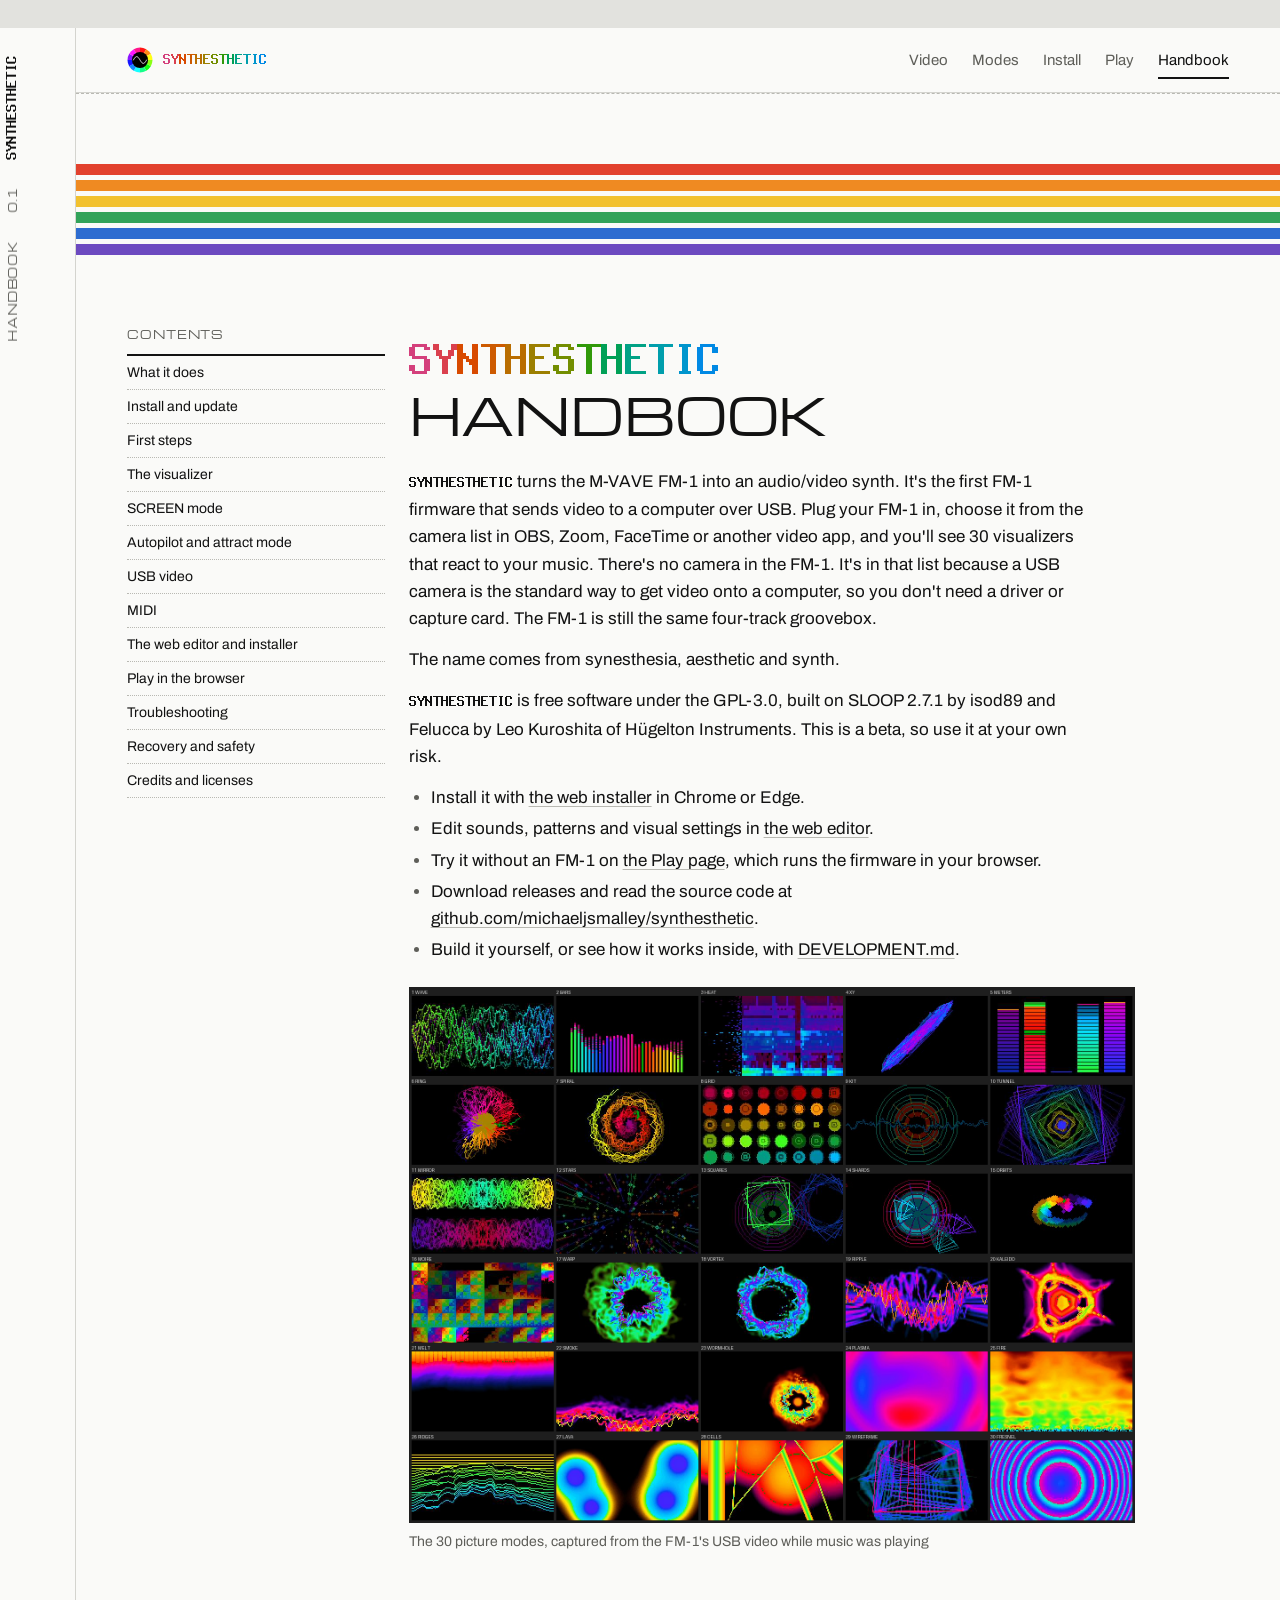
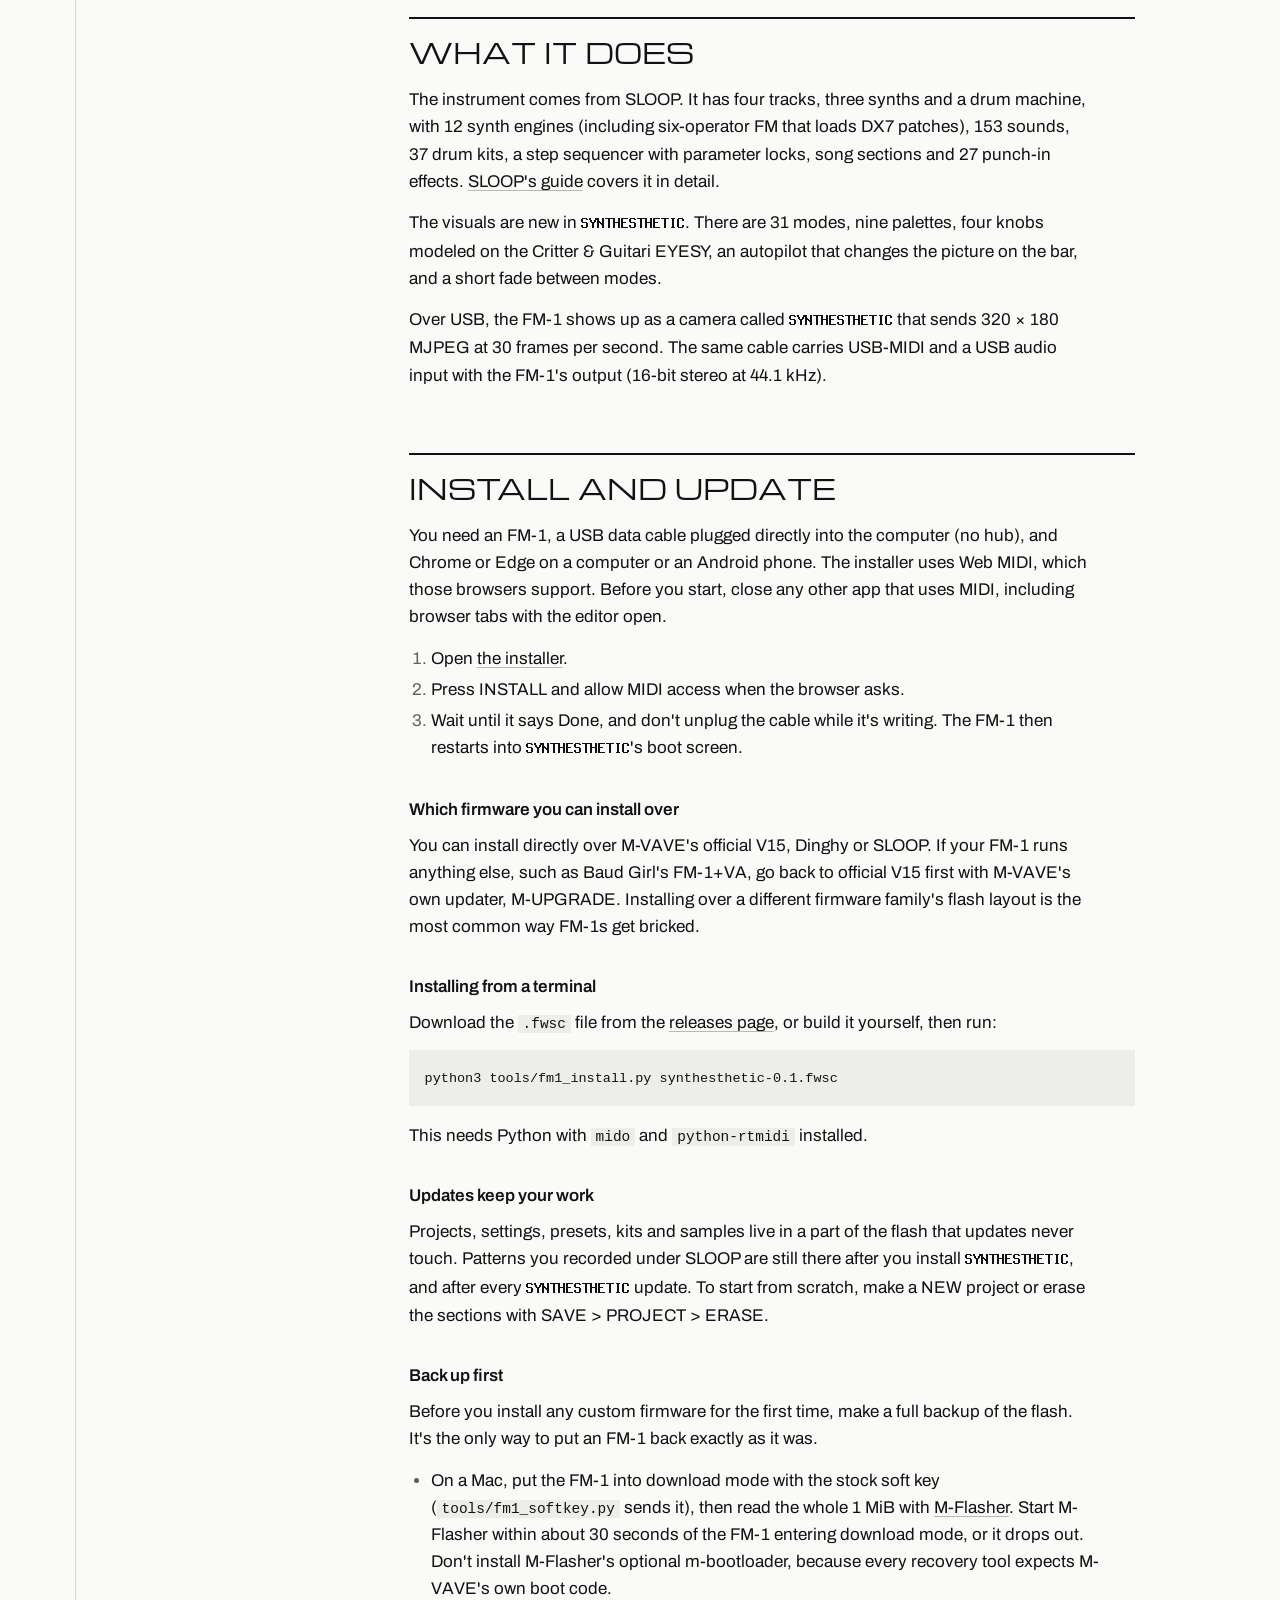
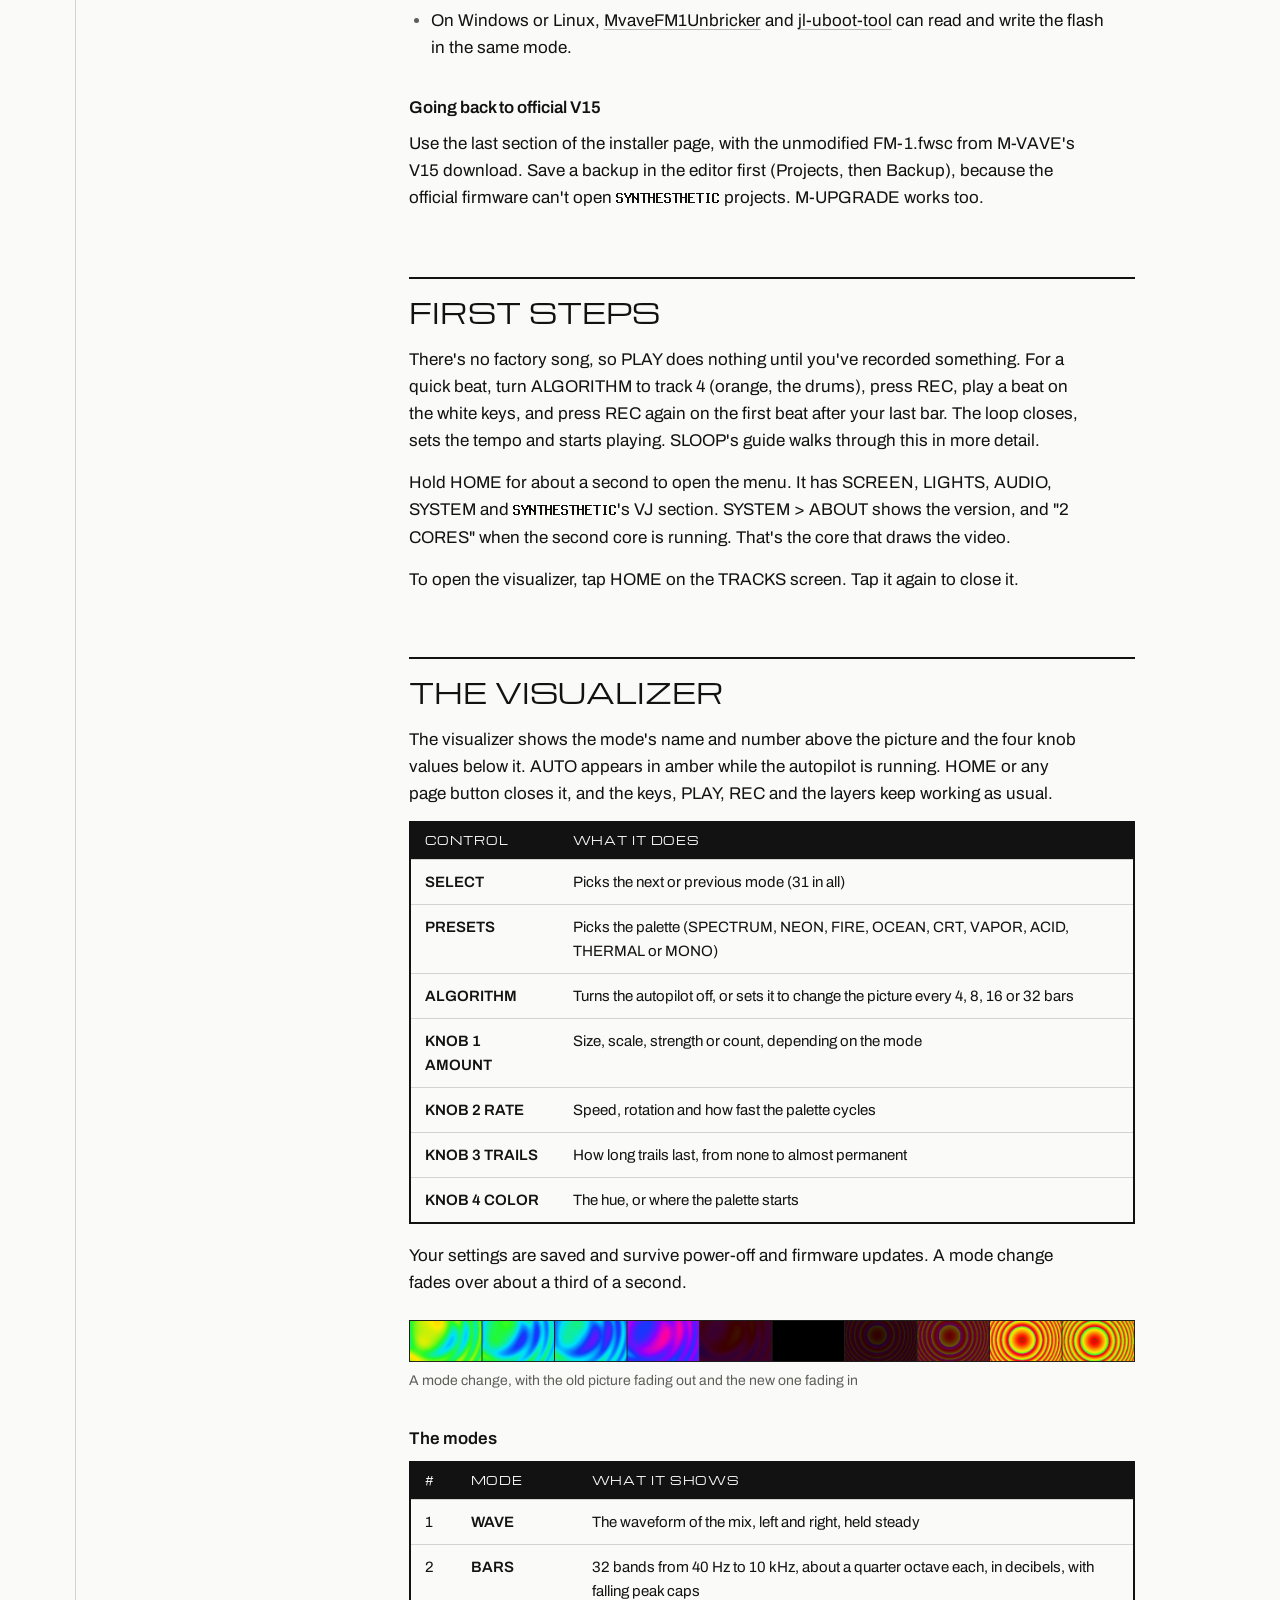
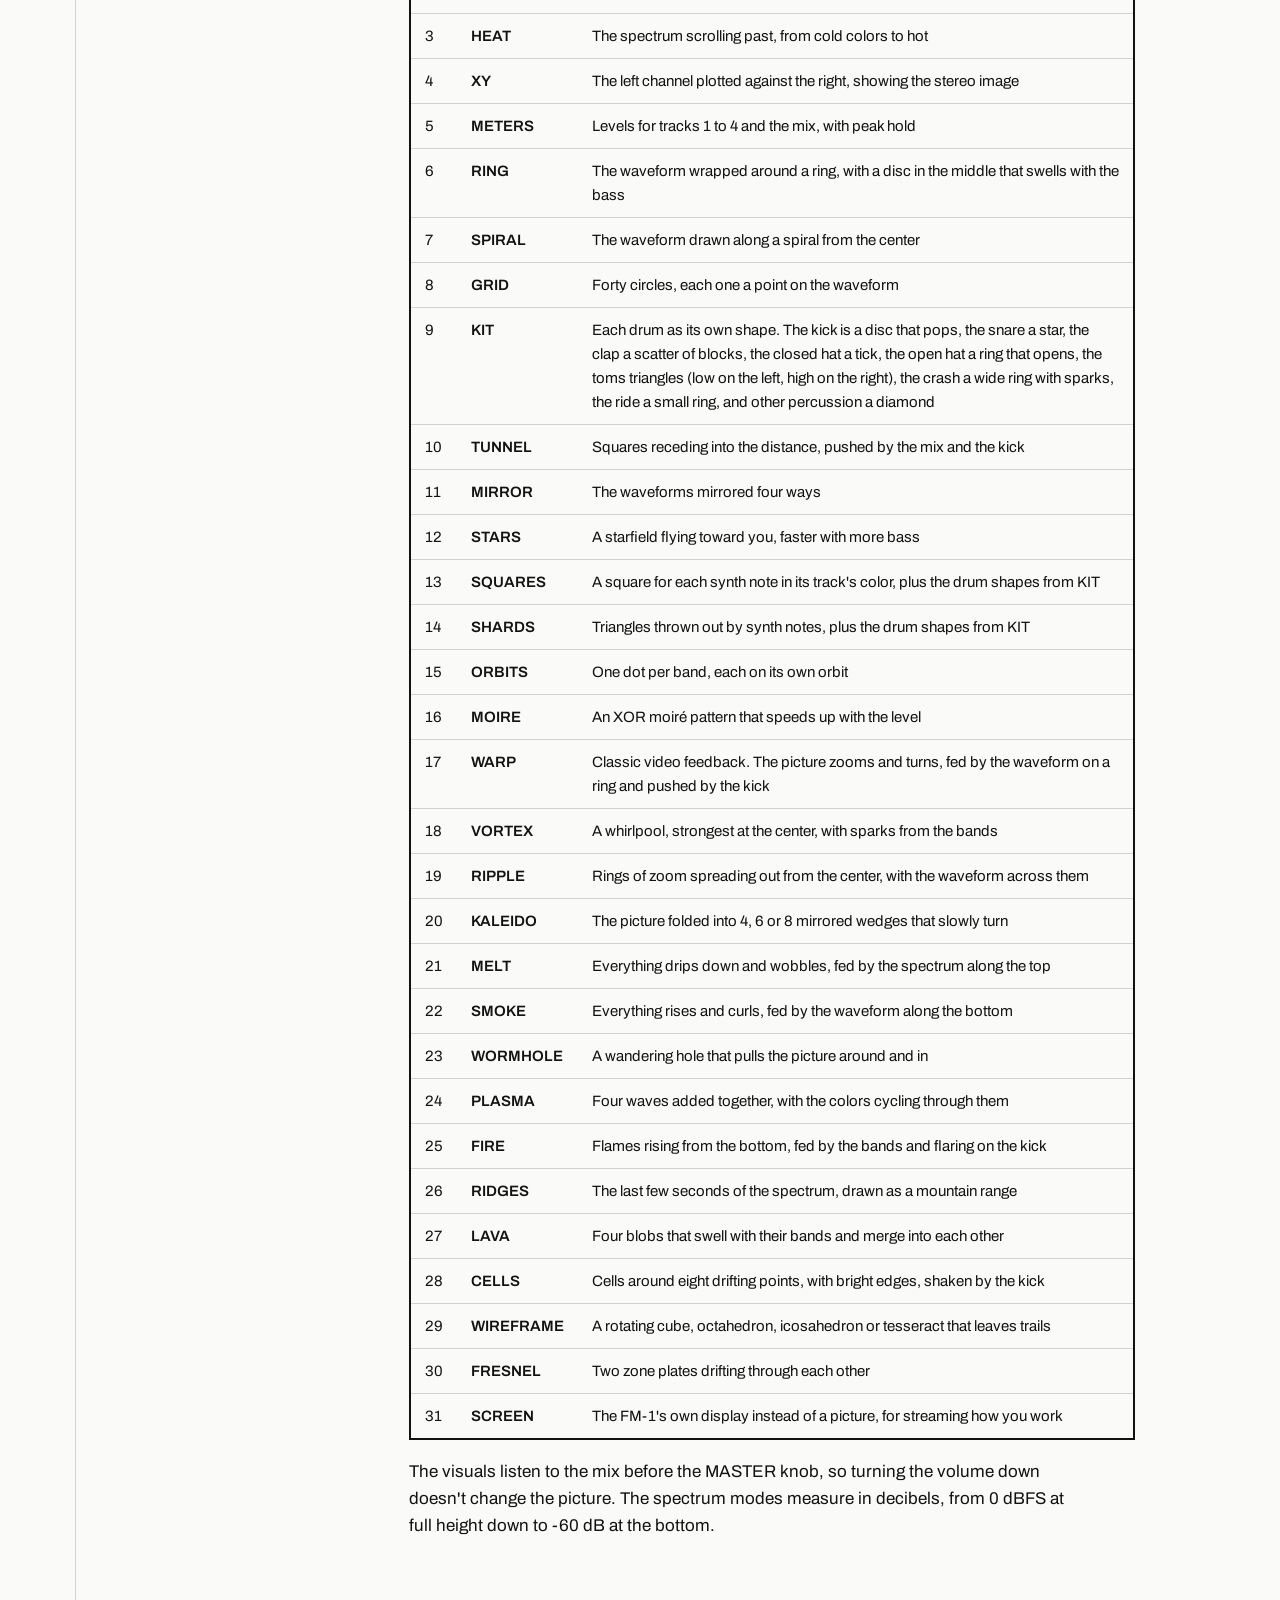
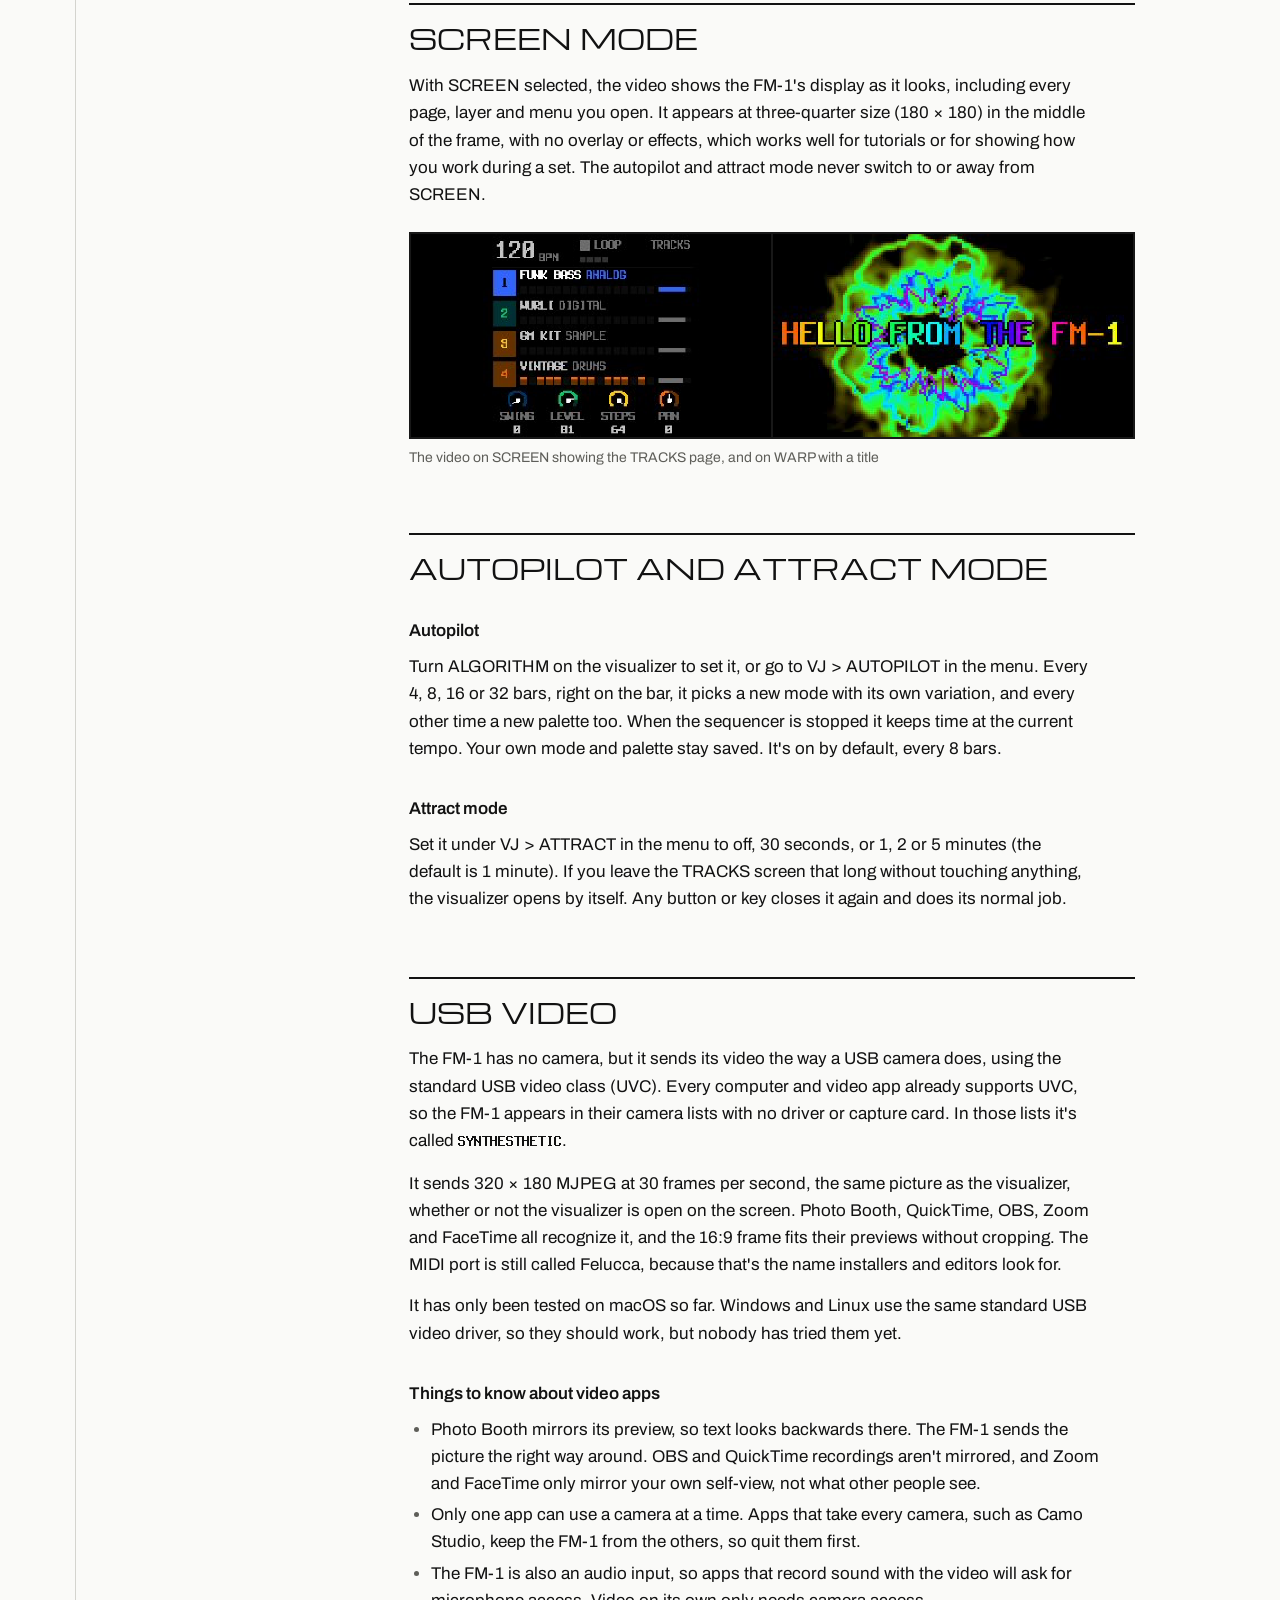
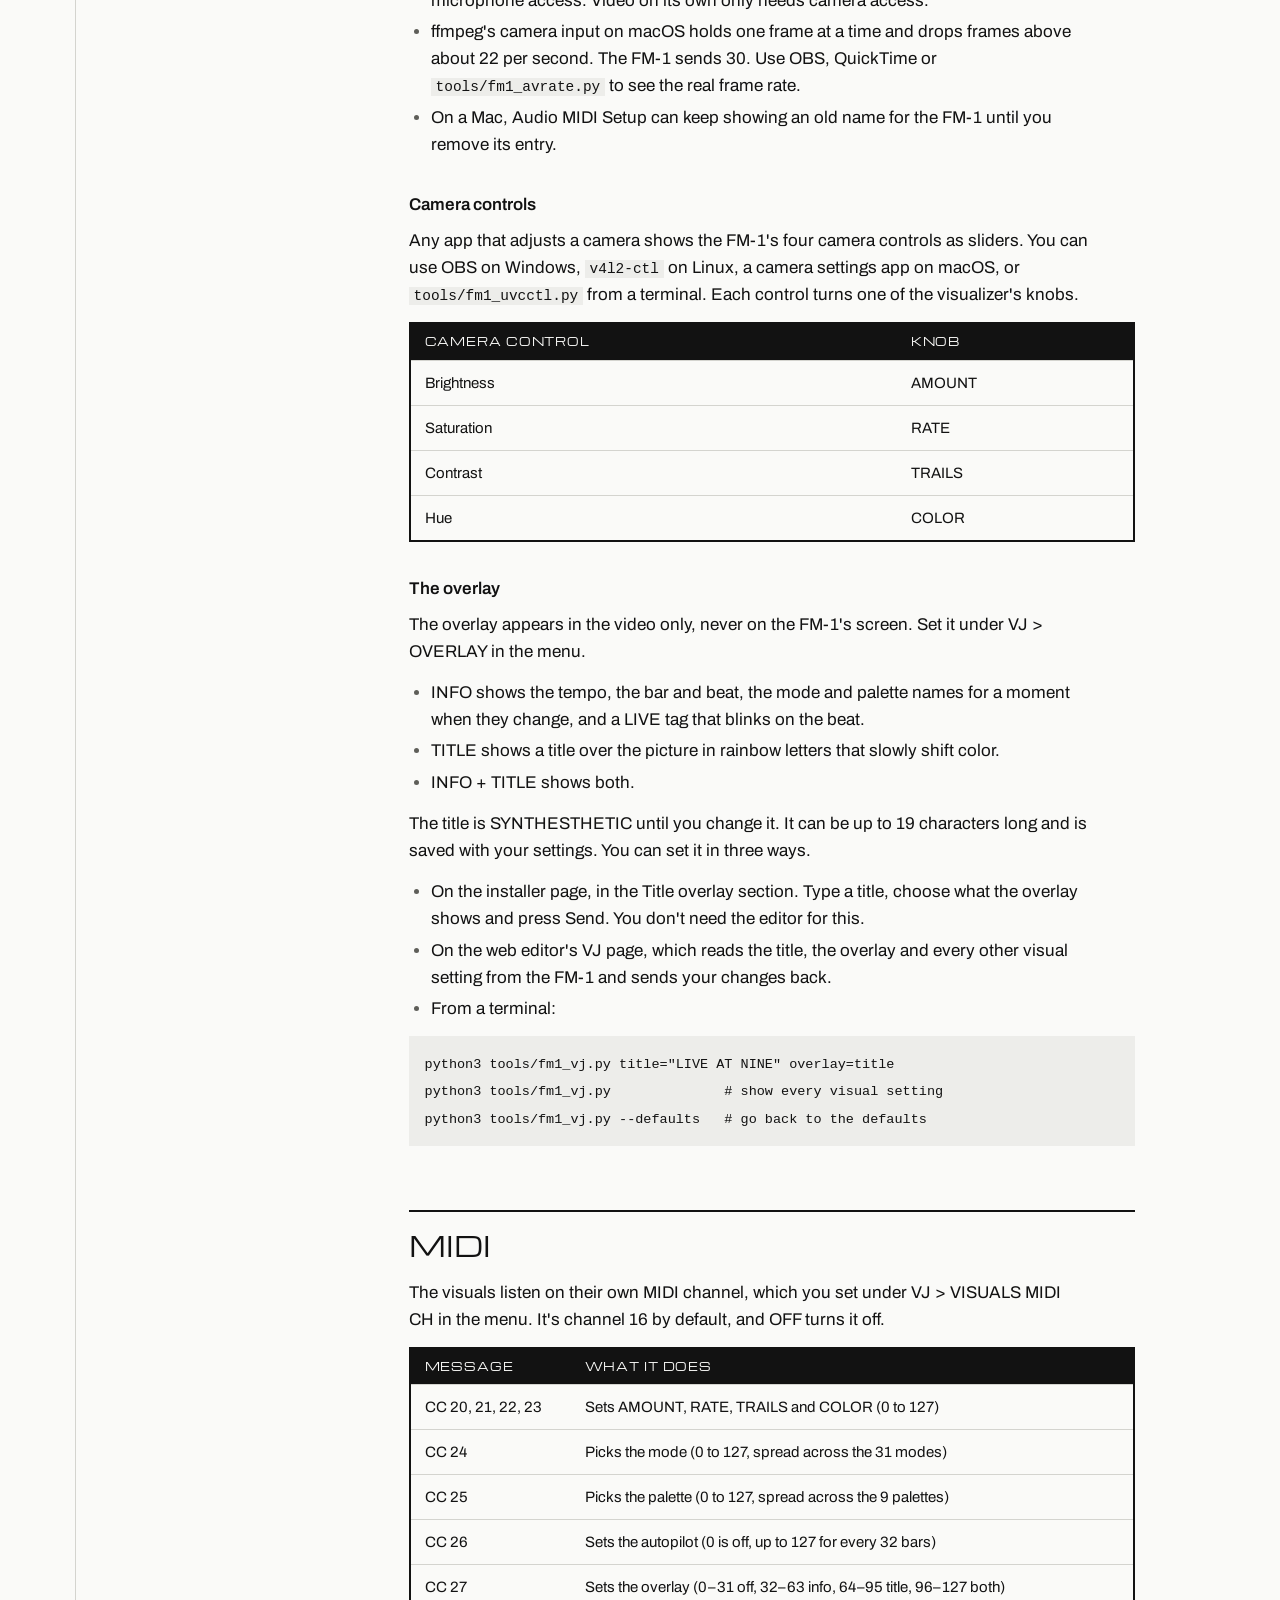
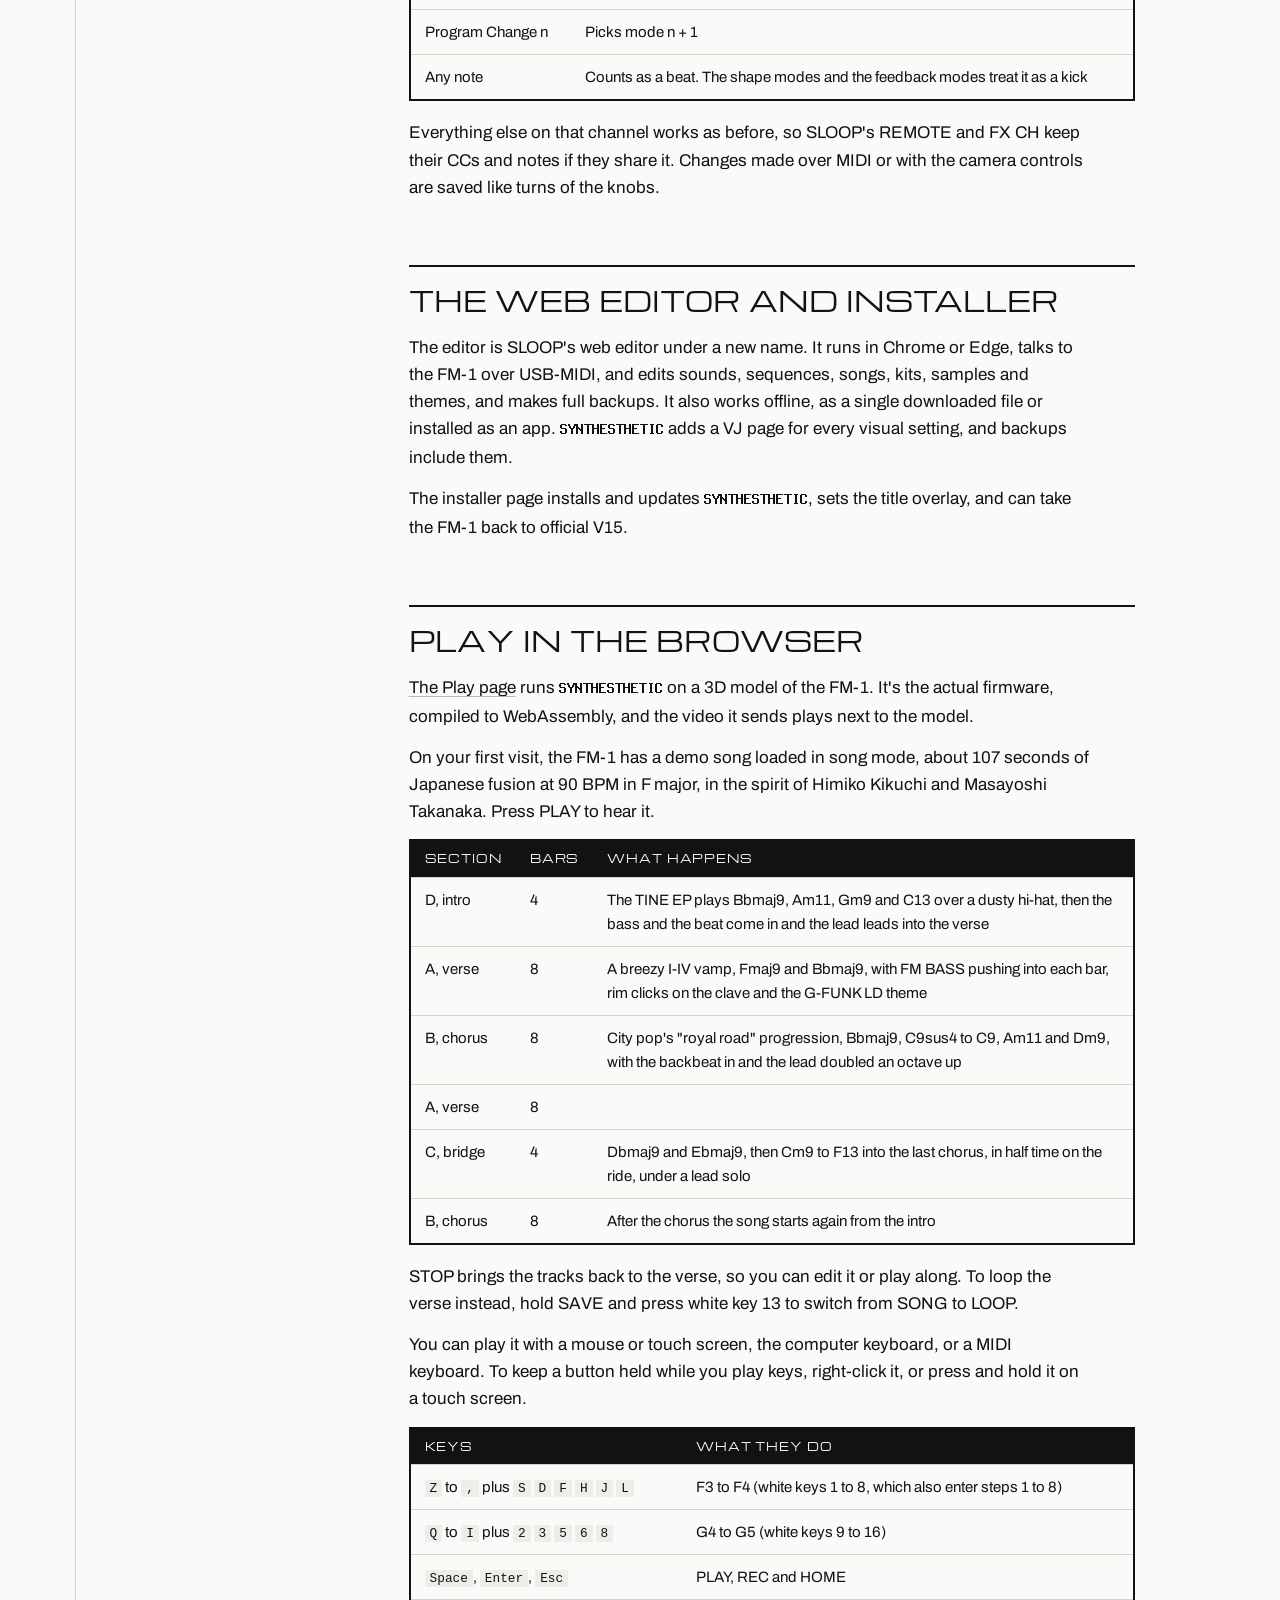
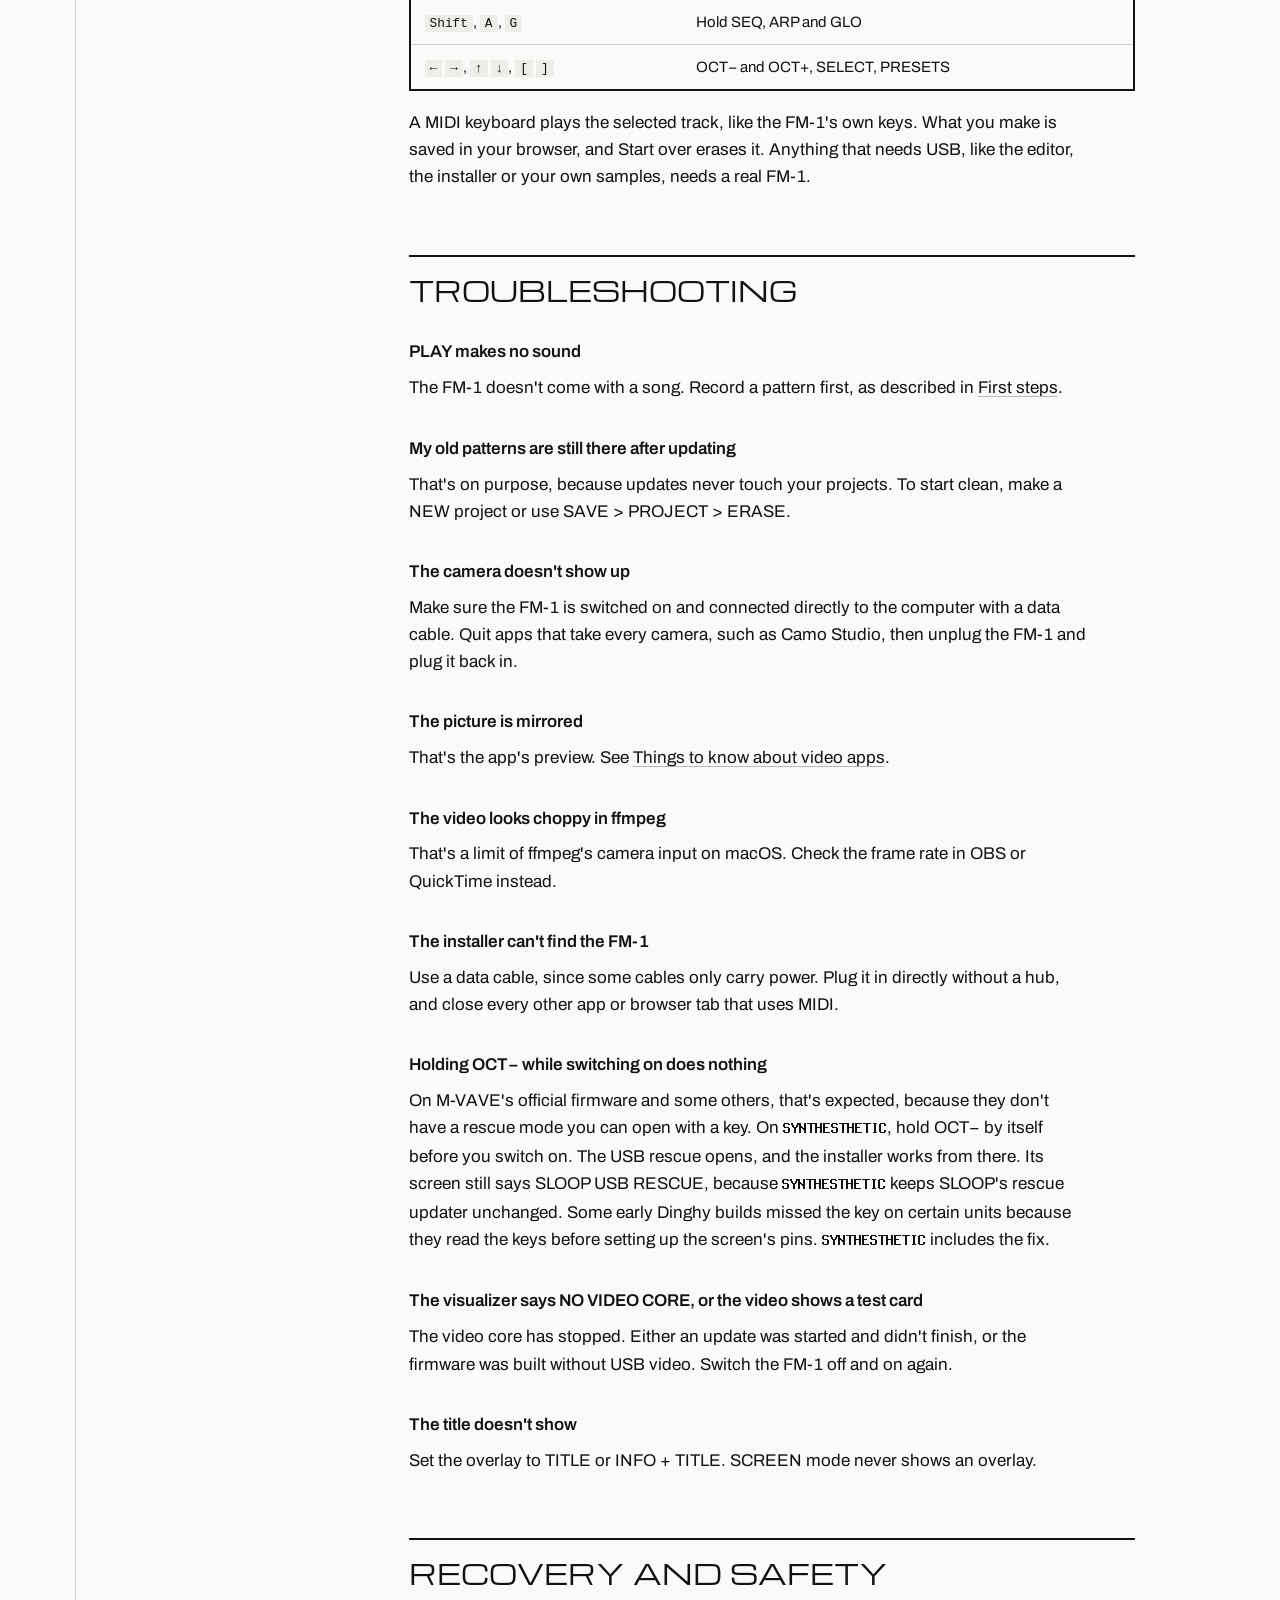
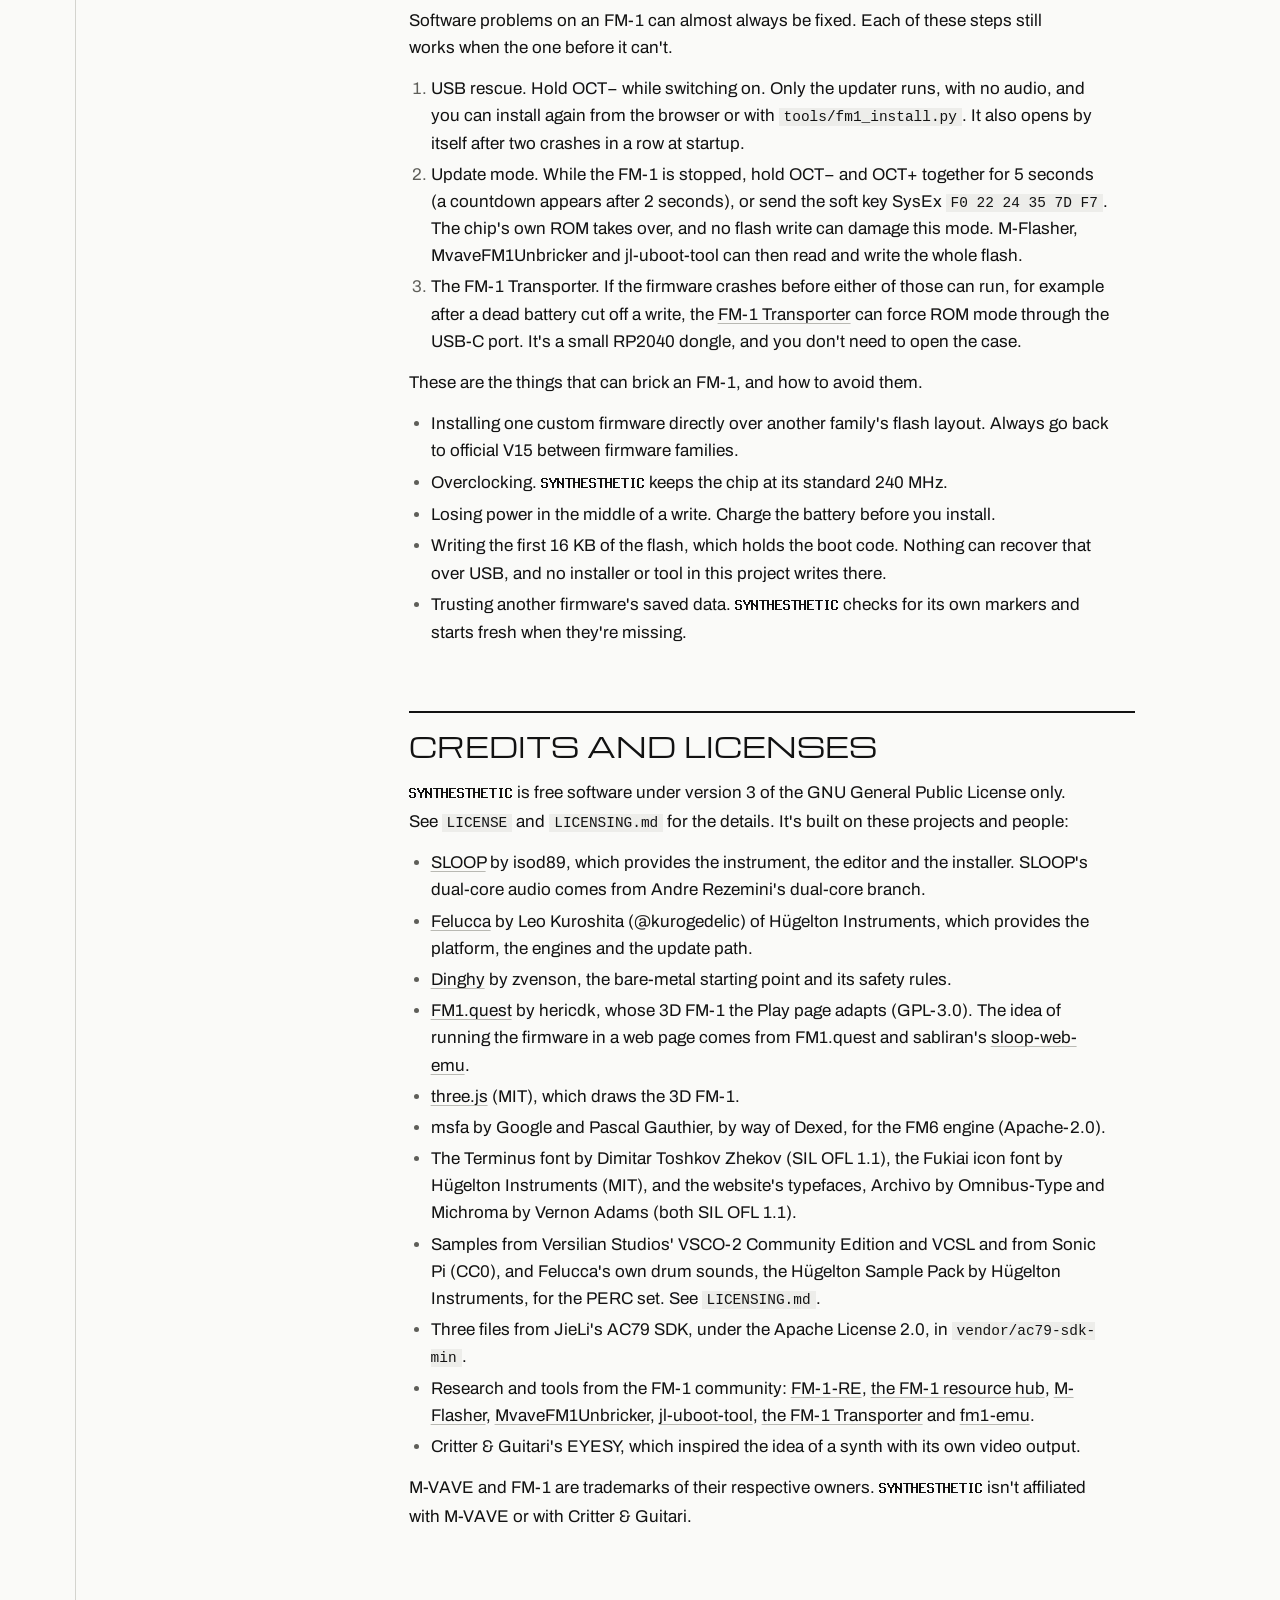
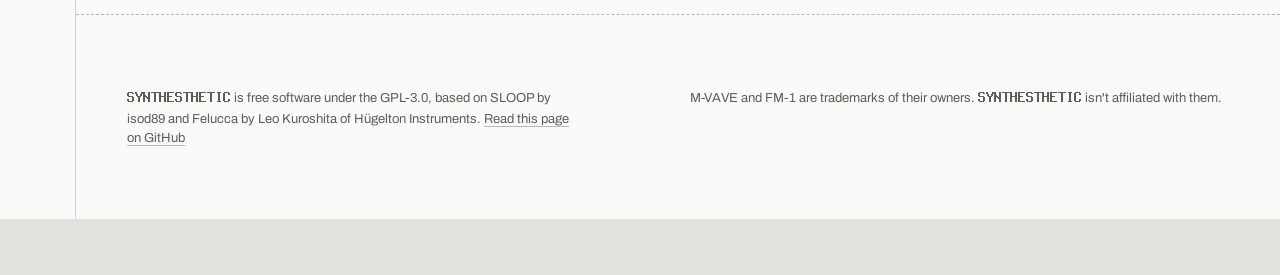
==== commit aa186aa8: "Site: an audio/video synth, USB video instead of webcam; the editor in the card - Call the feature U" ====
--- a/docs/handbook/index.html
+++ b/docs/handbook/index.html
@@ -5,7 +5,16 @@
 <meta charset="utf-8">
 <meta name="viewport" content="width=device-width, initial-scale=1, viewport-fit=cover">
 <title>Synthesthetic handbook</title>
-<meta name="description" content="How to install and use Synthesthetic, the firmware that turns the M-VAVE FM-1 into a USB webcam with audio-reactive visualizers.">
+<meta name="description" content="How to install and use Synthesthetic, the firmware that turns the M-VAVE FM-1 into an audio/video synth with video over USB.">
+<meta property="og:type" content="website">
+<meta property="og:site_name" content="Synthesthetic">
+<meta property="og:title" content="Synthesthetic handbook">
+<meta property="og:description" content="How to install and use Synthesthetic, the firmware that turns the M-VAVE FM-1 into an audio/video synth with video over USB.">
+<meta property="og:image" content="https://michaeljsmalley.github.io/synthesthetic/og.png">
+<meta property="og:image:width" content="1200">
+<meta property="og:image:height" content="630">
+<meta property="og:image:alt" content="The Synthesthetic logo, the words audio/video synth for the M-VAVE FM-1, and a visualizer playing in a black window over rainbow stripes">
+<meta name="twitter:card" content="summary_large_image">
 <meta name="theme-color" content="#e2e2de">
 <link rel="icon" href="../webapp/icon-192.png">
 <link rel="preconnect" href="https://fonts.googleapis.com">
@@ -13,7 +22,7 @@
 <link rel="stylesheet" href="https://fonts.googleapis.com/css2?family=Archivo:wdth,wght@62..125,100..900&amp;family=Michroma&amp;display=swap">
 <style>  /* Synthesthetic's site, after a 1980s cassette inlay card. Each page is a printed card lying on a desk, with a spine
      down its left edge and panels divided by fold lines. It has Swiss typesetting, an extended face for labels, a band
-     of six color stripes, black windows onto the webcam picture and blocks of technical data. One theme, the printed
+     of six color stripes, black windows onto the FM-1's picture and blocks of technical data. One theme, the printed
      card. web/make_site.py inlines this file in every page.
      Layout: the front of the card is a 12-column grid with the same side padding in every panel, so column edges run
      unbroken from the top of the page to the bottom. A page splits its panels at one column (the installer at 7, the
@@ -220,22 +229,22 @@
 <path d="M100.0,100.0 L52.0,16.9 A96.0,96.0 0 0 1 100.0,4.0 Z" fill="#FF148A"/>
 <circle cx="100.0" cy="100.0" r="62.0" fill="#000"/>
 <polyline points="49.2,100.0 52.3,94.9 55.5,90.0 58.7,85.5 61.9,81.6 65.0,78.3 68.2,75.9 71.4,74.5 74.6,74.0 77.8,74.5 80.9,75.9 84.1,78.3 87.3,81.6 90.5,85.5 93.6,90.0 96.8,94.9 100.0,100.0 103.2,105.1 106.4,110.0 109.5,114.5 112.7,118.4 115.9,121.7 119.1,124.1 122.2,125.5 125.4,126.0 128.6,125.5 131.8,124.1 135.0,121.7 138.1,118.4 141.3,114.5 144.5,110.0 147.7,105.1 150.8,100.0" fill="none" stroke="#F2F2F2" stroke-width="7.1" stroke-linejoin="round" stroke-linecap="round"/></svg><span class="word brand rainbow" aria-hidden="true"><span style="--o: 0">S</span><span style="--o: 20">Y</span><span style="--o: 40">N</span><span style="--o: 60">T</span><span style="--o: 80">H</span><span style="--o: 100">E</span><span style="--o: 120">S</span><span style="--o: 140">T</span><span style="--o: 160">H</span><span style="--o: 180">E</span><span style="--o: 200">T</span><span style="--o: 220">I</span><span style="--o: 240">C</span></span></a>
-        <nav aria-label="Site"><a href="../webapp/installer/#webcam">Webcam</a><a href="../webapp/installer/#modes">Modes</a><a href="../webapp/installer/#install">Install</a><a href="../play/">Play</a><a class="opt" href="./" aria-current="page">Handbook</a></nav>
+        <nav aria-label="Site"><a href="../webapp/installer/#video">Video</a><a href="../webapp/installer/#modes">Modes</a><a href="../webapp/installer/#install">Install</a><a href="../play/">Play</a><a class="opt" href="./" aria-current="page">Handbook</a></nav>
       </div>
     </header>
     <main class="panel">
       <div class="stripes opening" aria-hidden="true"><i></i><i></i><i></i><i></i><i></i><i></i></div>
       <div class="grid book">
-        <aside aria-label="Contents"><p class="label">Contents</p><ol><li><a href="#what-it-does">What it does</a></li><li><a href="#install-and-update">Install and update</a></li><li><a href="#first-steps">First steps</a></li><li><a href="#the-visualizer">The visualizer</a></li><li><a href="#screen-mode">SCREEN mode</a></li><li><a href="#autopilot-and-attract-mode">Autopilot and attract mode</a></li><li><a href="#the-webcam">The webcam</a></li><li><a href="#midi">MIDI</a></li><li><a href="#the-web-editor-and-installer">The web editor and installer</a></li><li><a href="#play-in-the-browser">Play in the browser</a></li><li><a href="#troubleshooting">Troubleshooting</a></li><li><a href="#recovery-and-safety">Recovery and safety</a></li><li><a href="#credits-and-licenses">Credits and licenses</a></li></ol></aside>
+        <aside aria-label="Contents"><p class="label">Contents</p><ol><li><a href="#what-it-does">What it does</a></li><li><a href="#install-and-update">Install and update</a></li><li><a href="#first-steps">First steps</a></li><li><a href="#the-visualizer">The visualizer</a></li><li><a href="#screen-mode">SCREEN mode</a></li><li><a href="#autopilot-and-attract-mode">Autopilot and attract mode</a></li><li><a href="#usb-video">USB video</a></li><li><a href="#midi">MIDI</a></li><li><a href="#the-web-editor-and-installer">The web editor and installer</a></li><li><a href="#play-in-the-browser">Play in the browser</a></li><li><a href="#troubleshooting">Troubleshooting</a></li><li><a href="#recovery-and-safety">Recovery and safety</a></li><li><a href="#credits-and-licenses">Credits and licenses</a></li></ol></aside>
         <article>
 <h1><span class="rainbow brand"><span style="--o: 0">S</span><span style="--o: 20">y</span><span style="--o: 40">n</span><span style="--o: 60">t</span><span style="--o: 80">h</span><span style="--o: 100">e</span><span style="--o: 120">s</span><span style="--o: 140">t</span><span style="--o: 160">h</span><span style="--o: 180">e</span><span style="--o: 200">t</span><span style="--o: 220">i</span><span style="--o: 240">c</span></span> handbook</h1>
-<p><span class="brand">Synthesthetic</span> is the first firmware that turns the M-VAVE FM-1 into a USB webcam. Plug your FM-1 into a computer and it shows up as a camera in OBS, Zoom, FaceTime and other video apps, playing 30 visualizers that react to your music. It needs no driver or capture card, and the FM-1 is still the same four-track groovebox.</p>
+<p><span class="brand">Synthesthetic</span> turns the M-VAVE FM-1 into an audio/video synth. It's the first FM-1 firmware that sends video to a computer over USB. Plug your FM-1 in, choose it from the camera list in OBS, Zoom, FaceTime or another video app, and you'll see 30 visualizers that react to your music. There's no camera in the FM-1. It's in that list because a USB camera is the standard way to get video onto a computer, so you don't need a driver or capture card. The FM-1 is still the same four-track groovebox.</p>
 <p>The name comes from synesthesia, aesthetic and synth.</p>
 <p><span class="brand">Synthesthetic</span> is free software under the GPL-3.0, built on SLOOP 2.7.1 by isod89 and Felucca by Leo Kuroshita of Hügelton Instruments. This is a beta, so use it at your own risk.</p>
 <ul><li>Install it with <a href="../webapp/installer/">the web installer</a> in Chrome or Edge.</li><li>Edit sounds, patterns and visual settings in <a href="../webapp/editor/">the web editor</a>.</li><li>Try it without an FM-1 on <a href="../play/">the Play page</a>, which runs the firmware in your browser.</li><li>Download releases and read the source code at <a href="https://github.com/michaeljsmalley/synthesthetic">github.com/michaeljsmalley/synthesthetic</a>.</li><li>Build it yourself, or see how it works inside, with <a href="https://github.com/michaeljsmalley/synthesthetic/blob/main/DEVELOPMENT.md">DEVELOPMENT.md</a>.</li></ul>
-<figure><img src="../images/v3-modes-live.png" alt="The 30 picture modes, captured from the webcam while music was playing" loading="lazy"><figcaption>The 30 picture modes, captured from the webcam while music was playing</figcaption></figure>
+<figure><img src="../images/v3-modes-live.png" alt="The 30 picture modes, captured from the FM-1's USB video while music was playing" loading="lazy"><figcaption>The 30 picture modes, captured from the FM-1's USB video while music was playing</figcaption></figure>
 <h2 id="contents">Contents</h2>
-<ol><li><a href="#what-it-does">What it does</a></li><li><a href="#install-and-update">Install and update</a></li><li><a href="#first-steps">First steps</a></li><li><a href="#the-visualizer">The visualizer</a></li><li><a href="#screen-mode">SCREEN mode</a></li><li><a href="#autopilot-and-attract-mode">Autopilot and attract mode</a></li><li><a href="#the-webcam">The webcam</a></li><li><a href="#midi">MIDI</a></li><li><a href="#the-web-editor-and-installer">The web editor and installer</a></li><li><a href="#play-in-the-browser">Play in the browser</a></li><li><a href="#troubleshooting">Troubleshooting</a></li><li><a href="#recovery-and-safety">Recovery and safety</a></li><li><a href="#credits-and-licenses">Credits and licenses</a></li></ol>
+<ol><li><a href="#what-it-does">What it does</a></li><li><a href="#install-and-update">Install and update</a></li><li><a href="#first-steps">First steps</a></li><li><a href="#the-visualizer">The visualizer</a></li><li><a href="#screen-mode">SCREEN mode</a></li><li><a href="#autopilot-and-attract-mode">Autopilot and attract mode</a></li><li><a href="#usb-video">USB video</a></li><li><a href="#midi">MIDI</a></li><li><a href="#the-web-editor-and-installer">The web editor and installer</a></li><li><a href="#play-in-the-browser">Play in the browser</a></li><li><a href="#troubleshooting">Troubleshooting</a></li><li><a href="#recovery-and-safety">Recovery and safety</a></li><li><a href="#credits-and-licenses">Credits and licenses</a></li></ol>
 <h2 id="what-it-does">What it does</h2>
 <p>The instrument comes from SLOOP. It has four tracks, three synths and a drum machine, with 12 synth engines (including six-operator FM that loads DX7 patches), 153 sounds, 37 drum kits, a step sequencer with parameter locks, song sections and 27 punch-in effects. <a href="https://github.com/michaeljsmalley/synthesthetic/blob/main/docs/upstream-sloop/GUIDE.md">SLOOP's guide</a> covers it in detail.</p>
 <p>The visuals are new in <span class="brand">Synthesthetic</span>. There are 31 modes, nine palettes, four knobs modeled on the Critter &amp; Guitari EYESY, an autopilot that changes the picture on the bar, and a short fade between modes.</p>
@@ -269,26 +278,27 @@
 <div class="table"><table><thead><tr><th>#</th><th>Mode</th><th>What it shows</th></tr></thead><tbody><tr><td>1</td><td><strong>WAVE</strong></td><td>The waveform of the mix, left and right, held steady</td></tr><tr><td>2</td><td><strong>BARS</strong></td><td>32 bands from 40 Hz to 10 kHz, about a quarter octave each, in decibels, with falling peak caps</td></tr><tr><td>3</td><td><strong>HEAT</strong></td><td>The spectrum scrolling past, from cold colors to hot</td></tr><tr><td>4</td><td><strong>XY</strong></td><td>The left channel plotted against the right, showing the stereo image</td></tr><tr><td>5</td><td><strong>METERS</strong></td><td>Levels for tracks 1 to 4 and the mix, with peak hold</td></tr><tr><td>6</td><td><strong>RING</strong></td><td>The waveform wrapped around a ring, with a disc in the middle that swells with the bass</td></tr><tr><td>7</td><td><strong>SPIRAL</strong></td><td>The waveform drawn along a spiral from the center</td></tr><tr><td>8</td><td><strong>GRID</strong></td><td>Forty circles, each one a point on the waveform</td></tr><tr><td>9</td><td><strong>KIT</strong></td><td>Each drum as its own shape. The kick is a disc that pops, the snare a star, the clap a scatter of blocks, the closed hat a tick, the open hat a ring that opens, the toms triangles (low on the left, high on the right), the crash a wide ring with sparks, the ride a small ring, and other percussion a diamond</td></tr><tr><td>10</td><td><strong>TUNNEL</strong></td><td>Squares receding into the distance, pushed by the mix and the kick</td></tr><tr><td>11</td><td><strong>MIRROR</strong></td><td>The waveforms mirrored four ways</td></tr><tr><td>12</td><td><strong>STARS</strong></td><td>A starfield flying toward you, faster with more bass</td></tr><tr><td>13</td><td><strong>SQUARES</strong></td><td>A square for each synth note in its track's color, plus the drum shapes from KIT</td></tr><tr><td>14</td><td><strong>SHARDS</strong></td><td>Triangles thrown out by synth notes, plus the drum shapes from KIT</td></tr><tr><td>15</td><td><strong>ORBITS</strong></td><td>One dot per band, each on its own orbit</td></tr><tr><td>16</td><td><strong>MOIRE</strong></td><td>An XOR moiré pattern that speeds up with the level</td></tr><tr><td>17</td><td><strong>WARP</strong></td><td>Classic video feedback. The picture zooms and turns, fed by the waveform on a ring and pushed by the kick</td></tr><tr><td>18</td><td><strong>VORTEX</strong></td><td>A whirlpool, strongest at the center, with sparks from the bands</td></tr><tr><td>19</td><td><strong>RIPPLE</strong></td><td>Rings of zoom spreading out from the center, with the waveform across them</td></tr><tr><td>20</td><td><strong>KALEIDO</strong></td><td>The picture folded into 4, 6 or 8 mirrored wedges that slowly turn</td></tr><tr><td>21</td><td><strong>MELT</strong></td><td>Everything drips down and wobbles, fed by the spectrum along the top</td></tr><tr><td>22</td><td><strong>SMOKE</strong></td><td>Everything rises and curls, fed by the waveform along the bottom</td></tr><tr><td>23</td><td><strong>WORMHOLE</strong></td><td>A wandering hole that pulls the picture around and in</td></tr><tr><td>24</td><td><strong>PLASMA</strong></td><td>Four waves added together, with the colors cycling through them</td></tr><tr><td>25</td><td><strong>FIRE</strong></td><td>Flames rising from the bottom, fed by the bands and flaring on the kick</td></tr><tr><td>26</td><td><strong>RIDGES</strong></td><td>The last few seconds of the spectrum, drawn as a mountain range</td></tr><tr><td>27</td><td><strong>LAVA</strong></td><td>Four blobs that swell with their bands and merge into each other</td></tr><tr><td>28</td><td><strong>CELLS</strong></td><td>Cells around eight drifting points, with bright edges, shaken by the kick</td></tr><tr><td>29</td><td><strong>WIREFRAME</strong></td><td>A rotating cube, octahedron, icosahedron or tesseract that leaves trails</td></tr><tr><td>30</td><td><strong>FRESNEL</strong></td><td>Two zone plates drifting through each other</td></tr><tr><td>31</td><td><strong>SCREEN</strong></td><td>The FM-1's own display instead of a picture, for streaming how you work</td></tr></tbody></table></div>
 <p>The visuals listen to the mix before the MASTER knob, so turning the volume down doesn't change the picture. The spectrum modes measure in decibels, from 0 dBFS at full height down to -60 dB at the bottom.</p>
 <h2 id="screen-mode">SCREEN mode</h2>
-<p>With SCREEN selected, the webcam sends the FM-1's display as it looks, including every page, layer and menu you open. It appears at three-quarter size (180 × 180) in the middle of the frame, with no overlay or effects, which works well for tutorials or for showing how you work during a set. The autopilot and attract mode never switch to or away from SCREEN.</p>
-<figure><img src="../images/screen-and-title-live.png" alt="The webcam on SCREEN showing the TRACKS page, and on WARP with a title" loading="lazy"><figcaption>The webcam on SCREEN showing the TRACKS page, and on WARP with a title</figcaption></figure>
+<p>With SCREEN selected, the video shows the FM-1's display as it looks, including every page, layer and menu you open. It appears at three-quarter size (180 × 180) in the middle of the frame, with no overlay or effects, which works well for tutorials or for showing how you work during a set. The autopilot and attract mode never switch to or away from SCREEN.</p>
+<figure><img src="../images/screen-and-title-live.png" alt="The video on SCREEN showing the TRACKS page, and on WARP with a title" loading="lazy"><figcaption>The video on SCREEN showing the TRACKS page, and on WARP with a title</figcaption></figure>
 <h2 id="autopilot-and-attract-mode">Autopilot and attract mode</h2>
 <h3 id="autopilot">Autopilot</h3>
 <p>Turn ALGORITHM on the visualizer to set it, or go to VJ &gt; AUTOPILOT in the menu. Every 4, 8, 16 or 32 bars, right on the bar, it picks a new mode with its own variation, and every other time a new palette too. When the sequencer is stopped it keeps time at the current tempo. Your own mode and palette stay saved. It's on by default, every 8 bars.</p>
 <h3 id="attract-mode">Attract mode</h3>
 <p>Set it under VJ &gt; ATTRACT in the menu to off, 30 seconds, or 1, 2 or 5 minutes (the default is 1 minute). If you leave the TRACKS screen that long without touching anything, the visualizer opens by itself. Any button or key closes it again and does its normal job.</p>
-<h2 id="the-webcam">The webcam</h2>
-<p>The camera is called <span class="brand">Synthesthetic</span>. It sends 320 × 180 MJPEG at 30 frames per second, the same picture as the visualizer, whether or not the visualizer is open on the screen. Photo Booth, QuickTime, OBS, Zoom and FaceTime all recognize it, and the 16:9 frame fits their previews without cropping. The MIDI port is still called Felucca, because that's the name installers and editors look for.</p>
+<h2 id="usb-video">USB video</h2>
+<p>The FM-1 has no camera, but it sends its video the way a USB camera does, using the standard USB video class (UVC). Every computer and video app already supports UVC, so the FM-1 appears in their camera lists with no driver or capture card. In those lists it's called <span class="brand">Synthesthetic</span>.</p>
+<p>It sends 320 × 180 MJPEG at 30 frames per second, the same picture as the visualizer, whether or not the visualizer is open on the screen. Photo Booth, QuickTime, OBS, Zoom and FaceTime all recognize it, and the 16:9 frame fits their previews without cropping. The MIDI port is still called Felucca, because that's the name installers and editors look for.</p>
 <p>It has only been tested on macOS so far. Windows and Linux use the same standard USB video driver, so they should work, but nobody has tried them yet.</p>
 <h3 id="things-to-know-about-video-apps">Things to know about video apps</h3>
 <ul><li>Photo Booth mirrors its preview, so text looks backwards there. The FM-1 sends the picture the right way around. OBS and QuickTime recordings aren't mirrored, and Zoom and FaceTime only mirror your own self-view, not what other people see.</li><li>Only one app can use a camera at a time. Apps that take every camera, such as Camo Studio, keep the FM-1 from the others, so quit them first.</li><li>The FM-1 is also an audio input, so apps that record sound with the video will ask for microphone access. Video on its own only needs camera access.</li><li>ffmpeg's camera input on macOS holds one frame at a time and drops frames above about 22 per second. The FM-1 sends 30. Use OBS, QuickTime or <code>tools/fm1_avrate.py</code> to see the real frame rate.</li><li>On a Mac, Audio MIDI Setup can keep showing an old name for the FM-1 until you remove its entry.</li></ul>
 <h3 id="camera-controls">Camera controls</h3>
-<p>Webcam settings apps show the FM-1's four camera controls as sliders. You can use OBS on Windows, <code>v4l2-ctl</code> on Linux, a camera settings app on macOS, or <code>tools/fm1_uvcctl.py</code> from a terminal. Each control turns one of the visualizer's knobs.</p>
+<p>Any app that adjusts a camera shows the FM-1's four camera controls as sliders. You can use OBS on Windows, <code>v4l2-ctl</code> on Linux, a camera settings app on macOS, or <code>tools/fm1_uvcctl.py</code> from a terminal. Each control turns one of the visualizer's knobs.</p>
 <div class="table"><table><thead><tr><th>Camera control</th><th>Knob</th></tr></thead><tbody><tr><td>Brightness</td><td>AMOUNT</td></tr><tr><td>Saturation</td><td>RATE</td></tr><tr><td>Contrast</td><td>TRAILS</td></tr><tr><td>Hue</td><td>COLOR</td></tr></tbody></table></div>
 <h3 id="the-overlay">The overlay</h3>
-<p>The overlay appears on the webcam only, never on the FM-1's screen. Set it under VJ &gt; OVERLAY in the menu.</p>
+<p>The overlay appears in the video only, never on the FM-1's screen. Set it under VJ &gt; OVERLAY in the menu.</p>
 <ul><li>INFO shows the tempo, the bar and beat, the mode and palette names for a moment when they change, and a LIVE tag that blinks on the beat.</li><li>TITLE shows a title over the picture in rainbow letters that slowly shift color.</li><li>INFO + TITLE shows both.</li></ul>
 <p>The title is SYNTHESTHETIC until you change it. It can be up to 19 characters long and is saved with your settings. You can set it in three ways.</p>
-<ul><li>On the installer page, in the Webcam title section. Type a title, choose what the overlay shows and press Send. You don't need the editor for this.</li><li>On the web editor's VJ page, which reads the title, the overlay and every other visual setting from the FM-1 and sends your changes back.</li><li>From a terminal:</li></ul>
+<ul><li>On the installer page, in the Title overlay section. Type a title, choose what the overlay shows and press Send. You don't need the editor for this.</li><li>On the web editor's VJ page, which reads the title, the overlay and every other visual setting from the FM-1 and sends your changes back.</li><li>From a terminal:</li></ul>
 <pre><code class="lang-sh">python3 tools/fm1_vj.py title=&quot;LIVE AT NINE&quot; overlay=title
 python3 tools/fm1_vj.py              # show every visual setting
 python3 tools/fm1_vj.py --defaults   # go back to the defaults</code></pre>
@@ -298,9 +308,9 @@
 <p>Everything else on that channel works as before, so SLOOP's REMOTE and FX CH keep their CCs and notes if they share it. Changes made over MIDI or with the camera controls are saved like turns of the knobs.</p>
 <h2 id="the-web-editor-and-installer">The web editor and installer</h2>
 <p>The editor is SLOOP's web editor under a new name. It runs in Chrome or Edge, talks to the FM-1 over USB-MIDI, and edits sounds, sequences, songs, kits, samples and themes, and makes full backups. It also works offline, as a single downloaded file or installed as an app. <span class="brand">Synthesthetic</span> adds a VJ page for every visual setting, and backups include them.</p>
-<p>The installer page installs and updates <span class="brand">Synthesthetic</span>, sets the webcam title, and can take the FM-1 back to official V15.</p>
+<p>The installer page installs and updates <span class="brand">Synthesthetic</span>, sets the title overlay, and can take the FM-1 back to official V15.</p>
 <h2 id="play-in-the-browser">Play in the browser</h2>
-<p><a href="../play/">The Play page</a> runs <span class="brand">Synthesthetic</span> on a 3D model of the FM-1. It's the actual firmware, compiled to WebAssembly, and the webcam picture plays next to the model.</p>
+<p><a href="../play/">The Play page</a> runs <span class="brand">Synthesthetic</span> on a 3D model of the FM-1. It's the actual firmware, compiled to WebAssembly, and the video it sends plays next to the model.</p>
 <p>On your first visit, the FM-1 has a demo song loaded in song mode, about 107 seconds of Japanese fusion at 90 BPM in F major, in the spirit of Himiko Kikuchi and Masayoshi Takanaka. Press PLAY to hear it.</p>
 <div class="table"><table><thead><tr><th>Section</th><th>Bars</th><th>What happens</th></tr></thead><tbody><tr><td>D, intro</td><td>4</td><td>The TINE EP plays Bbmaj9, Am11, Gm9 and C13 over a dusty hi-hat, then the bass and the beat come in and the lead leads into the verse</td></tr><tr><td>A, verse</td><td>8</td><td>A breezy I-IV vamp, Fmaj9 and Bbmaj9, with FM BASS pushing into each bar, rim clicks on the clave and the G-FUNK LD theme</td></tr><tr><td>B, chorus</td><td>8</td><td>City pop's &quot;royal road&quot; progression, Bbmaj9, C9sus4 to C9, Am11 and Dm9, with the backbeat in and the lead doubled an octave up</td></tr><tr><td>A, verse</td><td>8</td><td></td></tr><tr><td>C, bridge</td><td>4</td><td>Dbmaj9 and Ebmaj9, then Cm9 to F13 into the last chorus, in half time on the ride, under a lead solo</td></tr><tr><td>B, chorus</td><td>8</td><td>After the chorus the song starts again from the intro</td></tr></tbody></table></div>
 <p>STOP brings the tracks back to the verse, so you can edit it or play along. To loop the verse instead, hold SAVE and press white key 13 to switch from SONG to LOOP.</p>
@@ -316,15 +326,15 @@
 <p>Make sure the FM-1 is switched on and connected directly to the computer with a data cable. Quit apps that take every camera, such as Camo Studio, then unplug the FM-1 and plug it back in.</p>
 <h3 id="the-picture-is-mirrored">The picture is mirrored</h3>
 <p>That's the app's preview. See <a href="#things-to-know-about-video-apps">Things to know about video apps</a>.</p>
-<h3 id="the-webcam-looks-choppy-in-ffmpeg">The webcam looks choppy in ffmpeg</h3>
+<h3 id="the-video-looks-choppy-in-ffmpeg">The video looks choppy in ffmpeg</h3>
 <p>That's a limit of ffmpeg's camera input on macOS. Check the frame rate in OBS or QuickTime instead.</p>
 <h3 id="the-installer-cant-find-the-fm-1">The installer can't find the FM-1</h3>
 <p>Use a data cable, since some cables only carry power. Plug it in directly without a hub, and close every other app or browser tab that uses MIDI.</p>
 <h3 id="holding-oct-while-switching-on-does-nothing">Holding OCT− while switching on does nothing</h3>
 <p>On M-VAVE's official firmware and some others, that's expected, because they don't have a rescue mode you can open with a key. On <span class="brand">Synthesthetic</span>, hold OCT− by itself before you switch on. The USB rescue opens, and the installer works from there. Its screen still says SLOOP USB RESCUE, because <span class="brand">Synthesthetic</span> keeps SLOOP's rescue updater unchanged. Some early Dinghy builds missed the key on certain units because they read the keys before setting up the screen's pins. <span class="brand">Synthesthetic</span> includes the fix.</p>
-<h3 id="the-visualizer-says-no-video-core-or-the-webcam-shows-a-test-card">The visualizer says NO VIDEO CORE, or the webcam shows a test card</h3>
-<p>The video core has stopped. Either an update was started and didn't finish, or the firmware was built without the webcam. Switch the FM-1 off and on again.</p>
-<h3 id="the-webcam-title-doesnt-show">The webcam title doesn't show</h3>
+<h3 id="the-visualizer-says-no-video-core-or-the-video-shows-a-test-card">The visualizer says NO VIDEO CORE, or the video shows a test card</h3>
+<p>The video core has stopped. Either an update was started and didn't finish, or the firmware was built without USB video. Switch the FM-1 off and on again.</p>
+<h3 id="the-title-doesnt-show">The title doesn't show</h3>
 <p>Set the overlay to TITLE or INFO + TITLE. SCREEN mode never shows an overlay.</p>
 <h2 id="recovery-and-safety">Recovery and safety</h2>
 <p>Software problems on an FM-1 can almost always be fixed. Each of these steps still works when the one before it can't.</p>
@@ -333,7 +343,7 @@
 <ul><li>Installing one custom firmware directly over another family's flash layout. Always go back to official V15 between firmware families.</li><li>Overclocking. <span class="brand">Synthesthetic</span> keeps the chip at its standard 240 MHz.</li><li>Losing power in the middle of a write. Charge the battery before you install.</li><li>Writing the first 16 KB of the flash, which holds the boot code. Nothing can recover that over USB, and no installer or tool in this project writes there.</li><li>Trusting another firmware's saved data. <span class="brand">Synthesthetic</span> checks for its own markers and starts fresh when they're missing.</li></ul>
 <h2 id="credits-and-licenses">Credits and licenses</h2>
 <p><span class="brand">Synthesthetic</span> is free software under version 3 of the GNU General Public License only. See <code>LICENSE</code> and <code>LICENSING.md</code> for the details. It's built on these projects and people:</p>
-<ul><li><a href="https://github.com/isod89/sloop-fm1">SLOOP</a> by isod89, which provides the instrument, the editor and the installer. SLOOP's dual-core audio comes from Andre Rezemini's dual-core branch.</li><li><a href="https://github.com/hugelton/Felucca">Felucca</a> by Leo Kuroshita (@kurogedelic) of Hügelton Instruments, which provides the platform, the engines and the update path.</li><li><a href="https://github.com/zvenson/dinghy">Dinghy</a> by zvenson, the bare-metal starting point and its safety rules.</li><li><a href="https://github.com/hericdk/fm1-quest">FM1.quest</a> by hericdk, whose 3D FM-1 the Play page adapts (GPL-3.0). The idea of running the firmware in a web page comes from FM1.quest and sabliran's <a href="https://github.com/sabliran/sloop-web-emu">sloop-web-emu</a>.</li><li><a href="https://threejs.org">three.js</a> (MIT), which draws the 3D FM-1.</li><li>msfa by Google and Pascal Gauthier, by way of Dexed, for the FM6 engine (Apache-2.0).</li><li>The Terminus font by Dimitar Toshkov Zhekov (SIL OFL 1.1), the Fukiai icon font by Hügelton Instruments (MIT), and Hanken Grotesk by Alfredo Marco Pradil (SIL OFL 1.1), the website's text face.</li><li>Samples from Versilian Studios' VSCO-2 Community Edition and VCSL and from Sonic Pi (CC0), and Felucca's own drum sounds, the Hügelton Sample Pack by Hügelton Instruments, for the PERC set. See <code>LICENSING.md</code>.</li><li>Three files from JieLi's AC79 SDK, under the Apache License 2.0, in <code>vendor/ac79-sdk-min</code>.</li><li>Research and tools from the FM-1 community: <a href="https://github.com/AL-255/FM-1-RE">FM-1-RE</a>, <a href="https://github.com/aroum/fm1-custom-fw">the FM-1 resource hub</a>, <a href="https://github.com/jvitkauskas/m-flasher">M-Flasher</a>, <a href="https://github.com/Quixotic7/MvaveFM1Unbricker">MvaveFM1Unbricker</a>, <a href="https://github.com/kagaimiq/jl-uboot-tool">jl-uboot-tool</a>, <a href="https://github.com/kurogedelic/FM-1-transporter">the FM-1 Transporter</a> and <a href="https://github.com/joakimeriksson/fm1-emu">fm1-emu</a>.</li><li>Critter &amp; Guitari's EYESY, which inspired the idea of a synth with its own video output.</li></ul>
+<ul><li><a href="https://github.com/isod89/sloop-fm1">SLOOP</a> by isod89, which provides the instrument, the editor and the installer. SLOOP's dual-core audio comes from Andre Rezemini's dual-core branch.</li><li><a href="https://github.com/hugelton/Felucca">Felucca</a> by Leo Kuroshita (@kurogedelic) of Hügelton Instruments, which provides the platform, the engines and the update path.</li><li><a href="https://github.com/zvenson/dinghy">Dinghy</a> by zvenson, the bare-metal starting point and its safety rules.</li><li><a href="https://github.com/hericdk/fm1-quest">FM1.quest</a> by hericdk, whose 3D FM-1 the Play page adapts (GPL-3.0). The idea of running the firmware in a web page comes from FM1.quest and sabliran's <a href="https://github.com/sabliran/sloop-web-emu">sloop-web-emu</a>.</li><li><a href="https://threejs.org">three.js</a> (MIT), which draws the 3D FM-1.</li><li>msfa by Google and Pascal Gauthier, by way of Dexed, for the FM6 engine (Apache-2.0).</li><li>The Terminus font by Dimitar Toshkov Zhekov (SIL OFL 1.1), the Fukiai icon font by Hügelton Instruments (MIT), and the website's typefaces, Archivo by Omnibus-Type and Michroma by Vernon Adams (both SIL OFL 1.1).</li><li>Samples from Versilian Studios' VSCO-2 Community Edition and VCSL and from Sonic Pi (CC0), and Felucca's own drum sounds, the Hügelton Sample Pack by Hügelton Instruments, for the PERC set. See <code>LICENSING.md</code>.</li><li>Three files from JieLi's AC79 SDK, under the Apache License 2.0, in <code>vendor/ac79-sdk-min</code>.</li><li>Research and tools from the FM-1 community: <a href="https://github.com/AL-255/FM-1-RE">FM-1-RE</a>, <a href="https://github.com/aroum/fm1-custom-fw">the FM-1 resource hub</a>, <a href="https://github.com/jvitkauskas/m-flasher">M-Flasher</a>, <a href="https://github.com/Quixotic7/MvaveFM1Unbricker">MvaveFM1Unbricker</a>, <a href="https://github.com/kagaimiq/jl-uboot-tool">jl-uboot-tool</a>, <a href="https://github.com/kurogedelic/FM-1-transporter">the FM-1 Transporter</a> and <a href="https://github.com/joakimeriksson/fm1-emu">fm1-emu</a>.</li><li>Critter &amp; Guitari's EYESY, which inspired the idea of a synth with its own video output.</li></ul>
 <p>M-VAVE and FM-1 are trademarks of their respective owners. <span class="brand">Synthesthetic</span> isn't affiliated with M-VAVE or with Critter &amp; Guitari.</p>
         </article>
       </div>
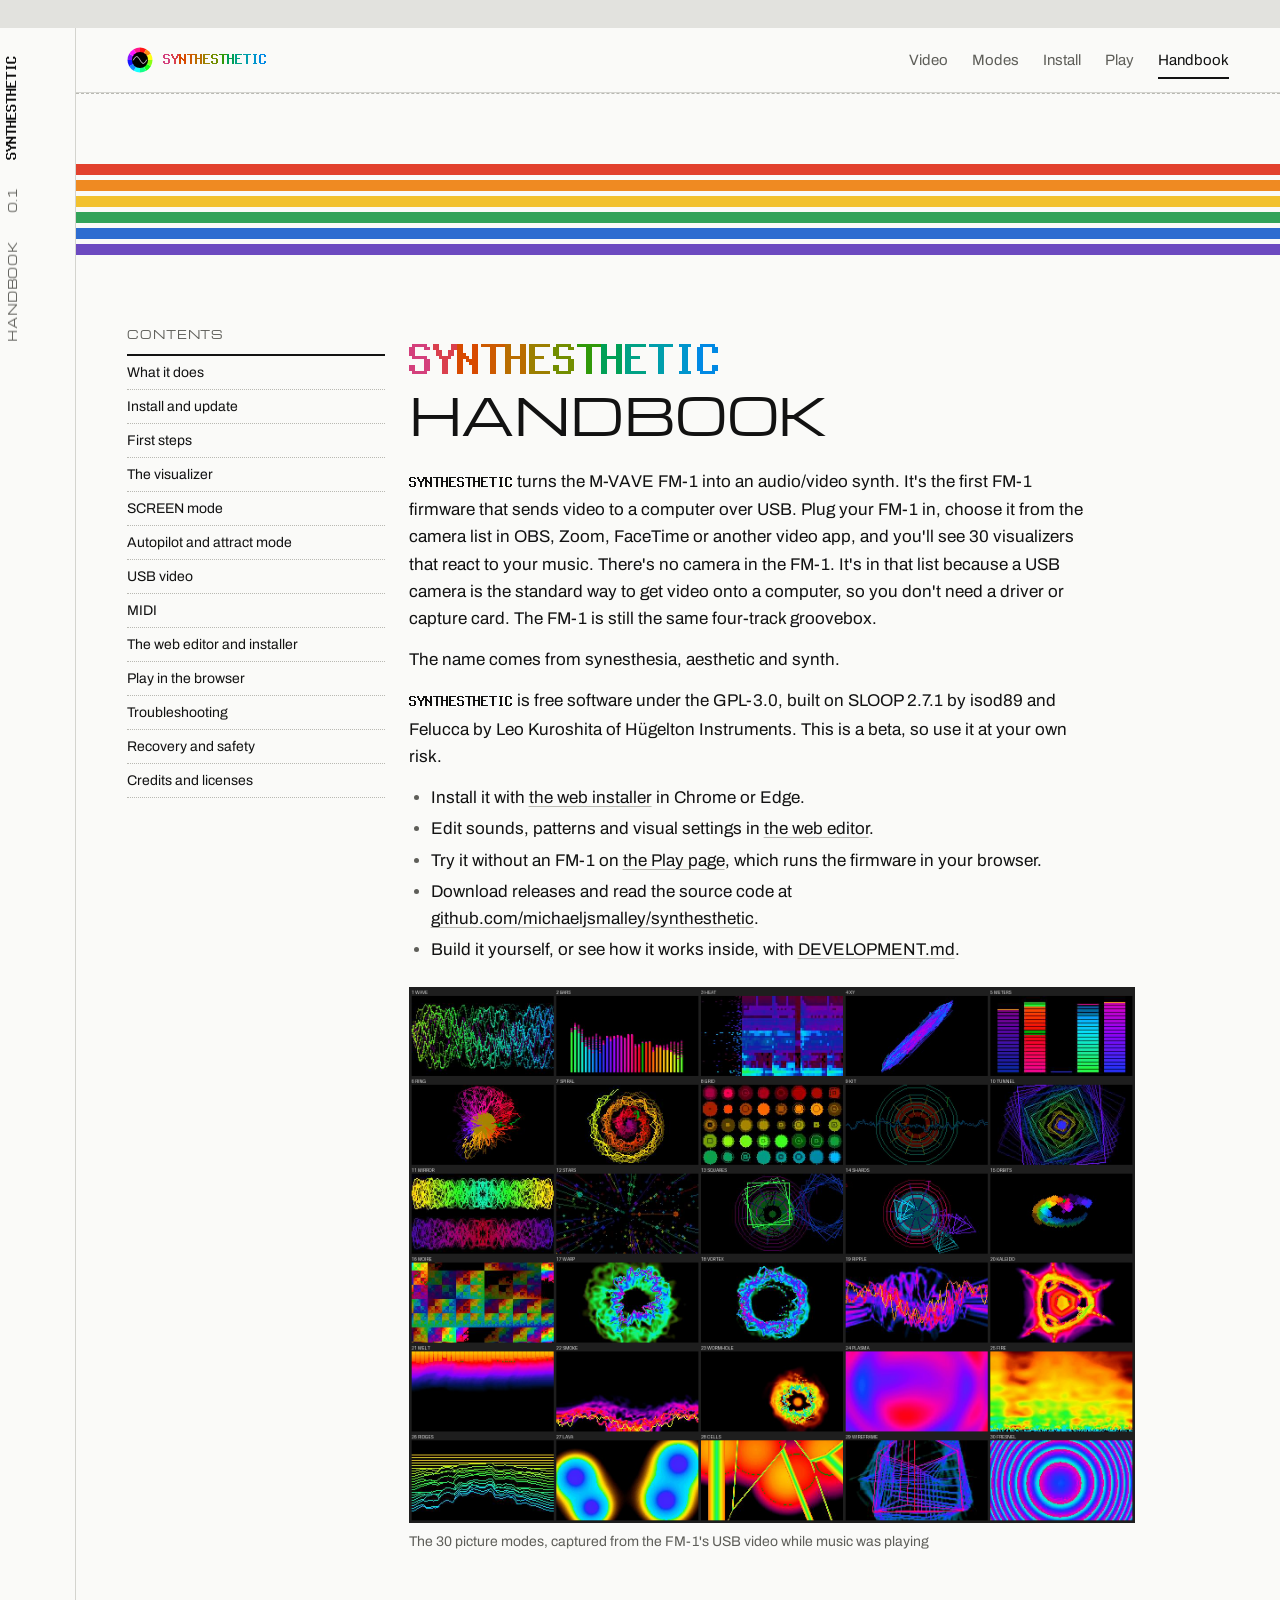
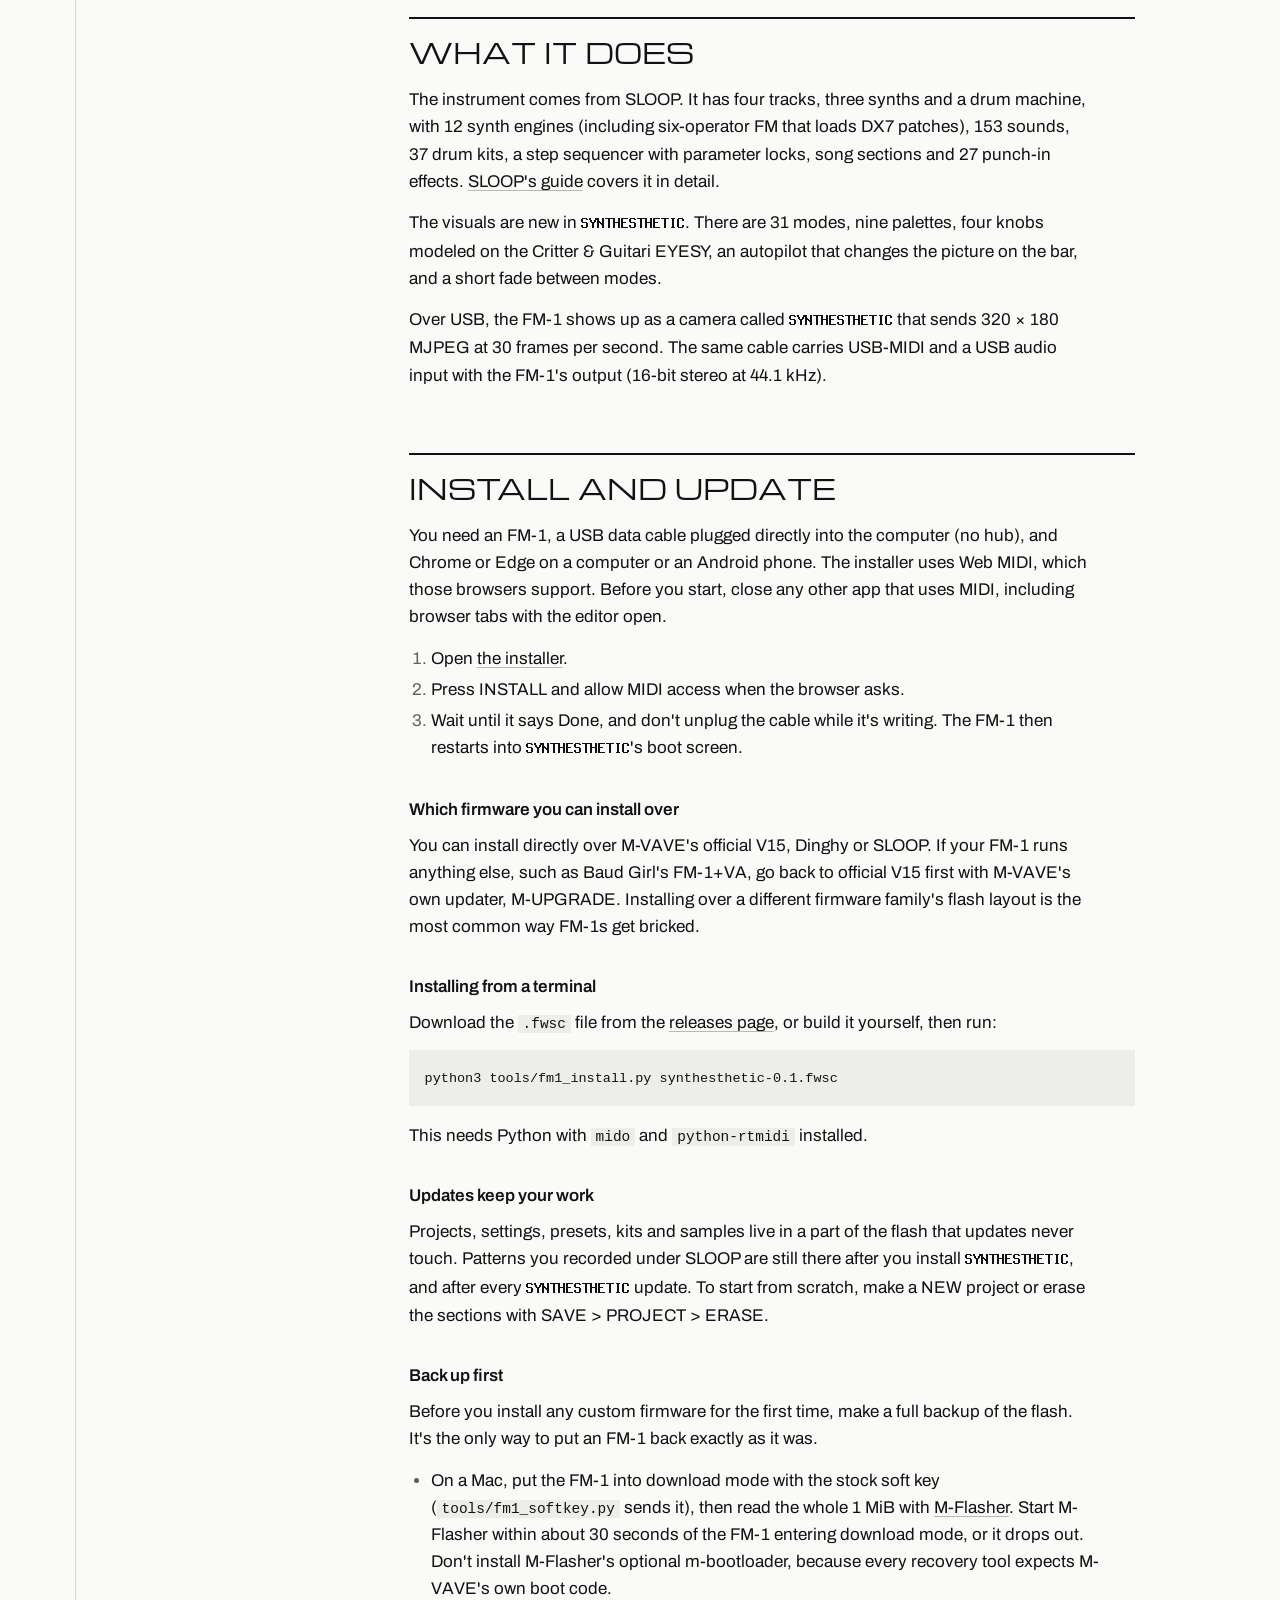
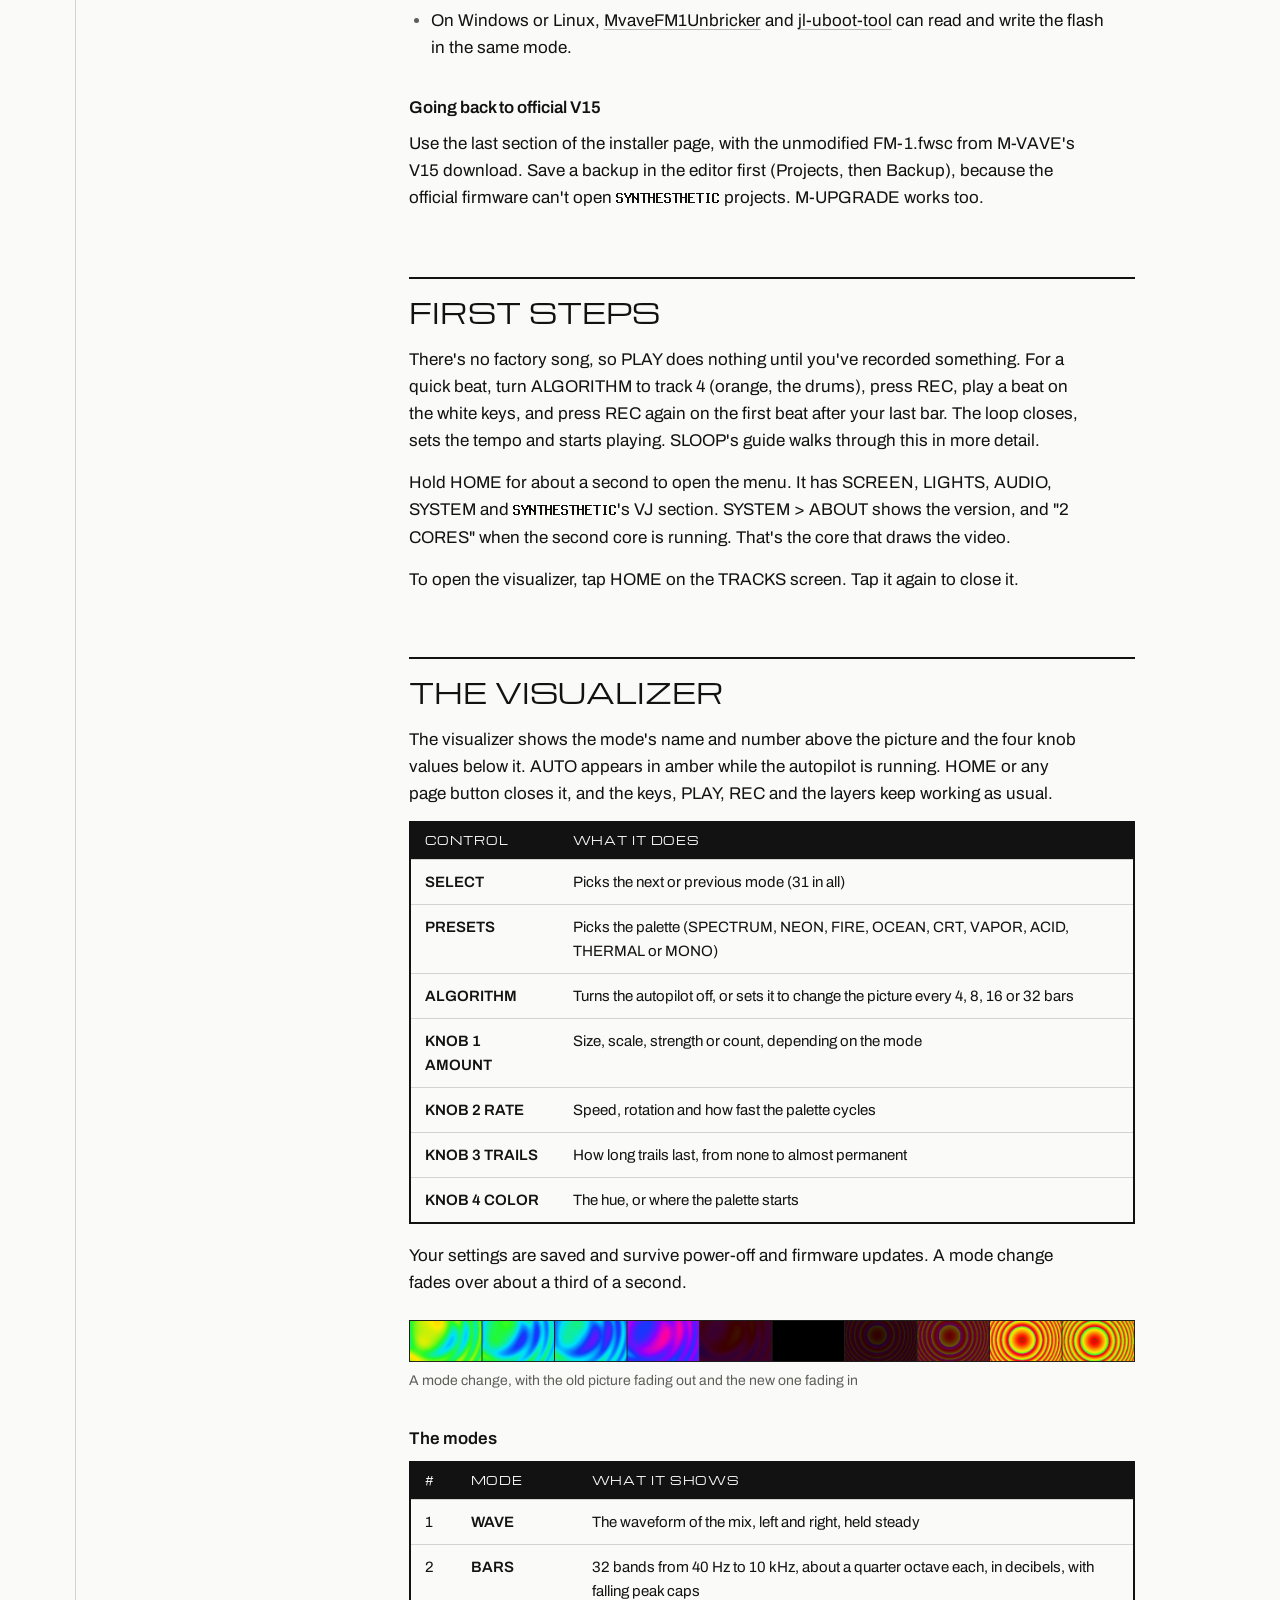
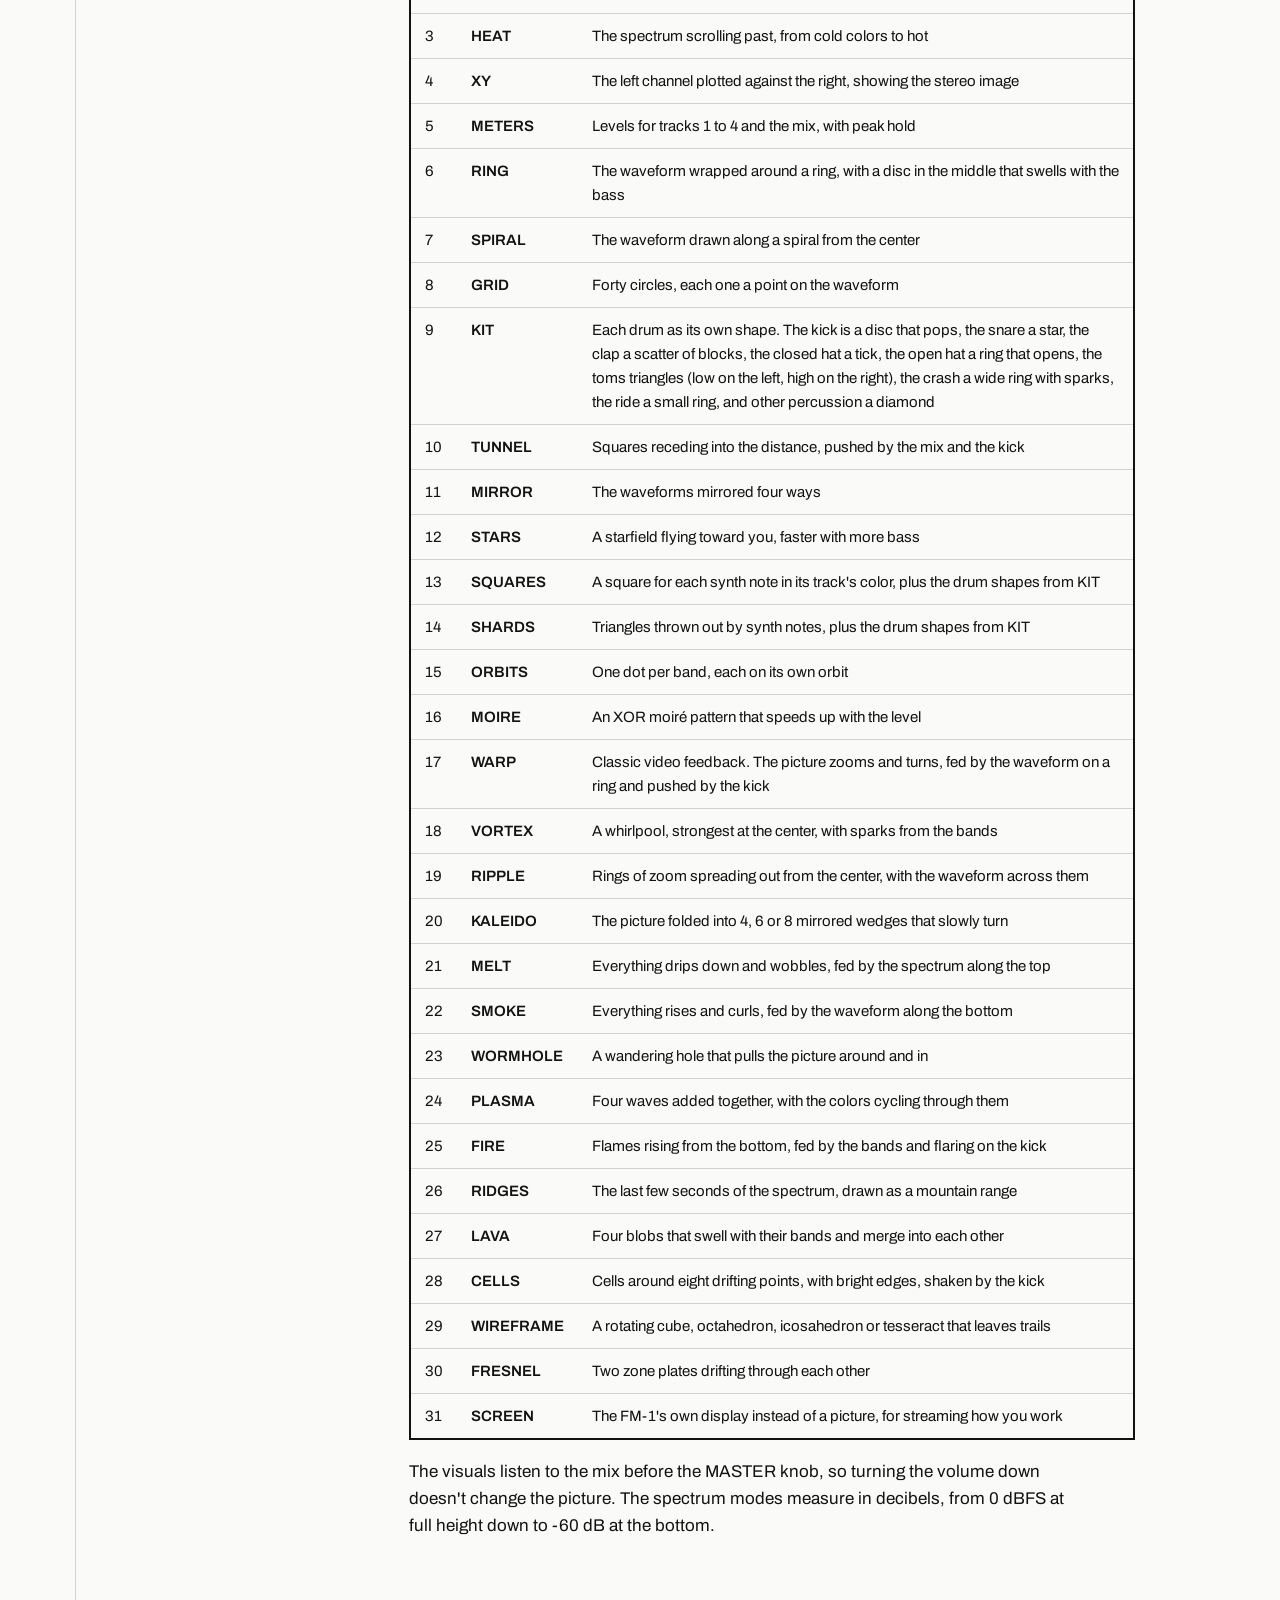
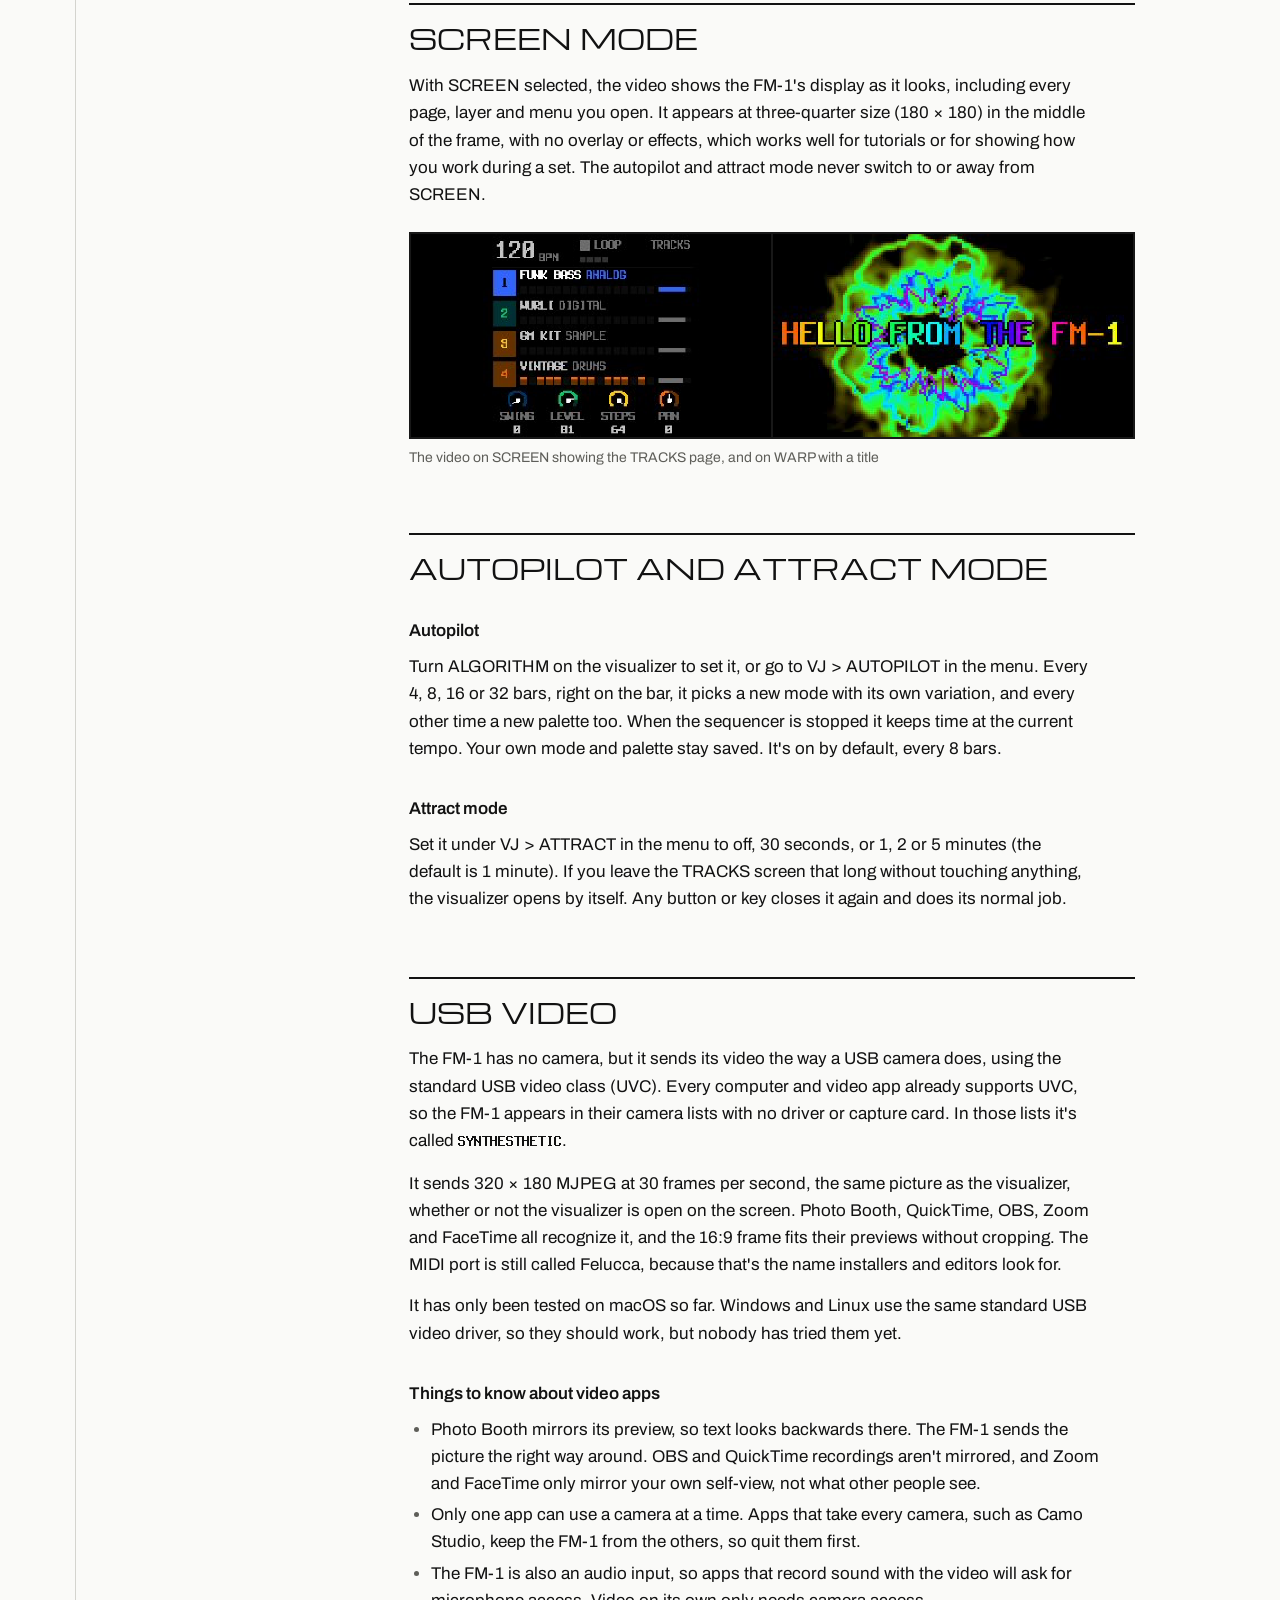
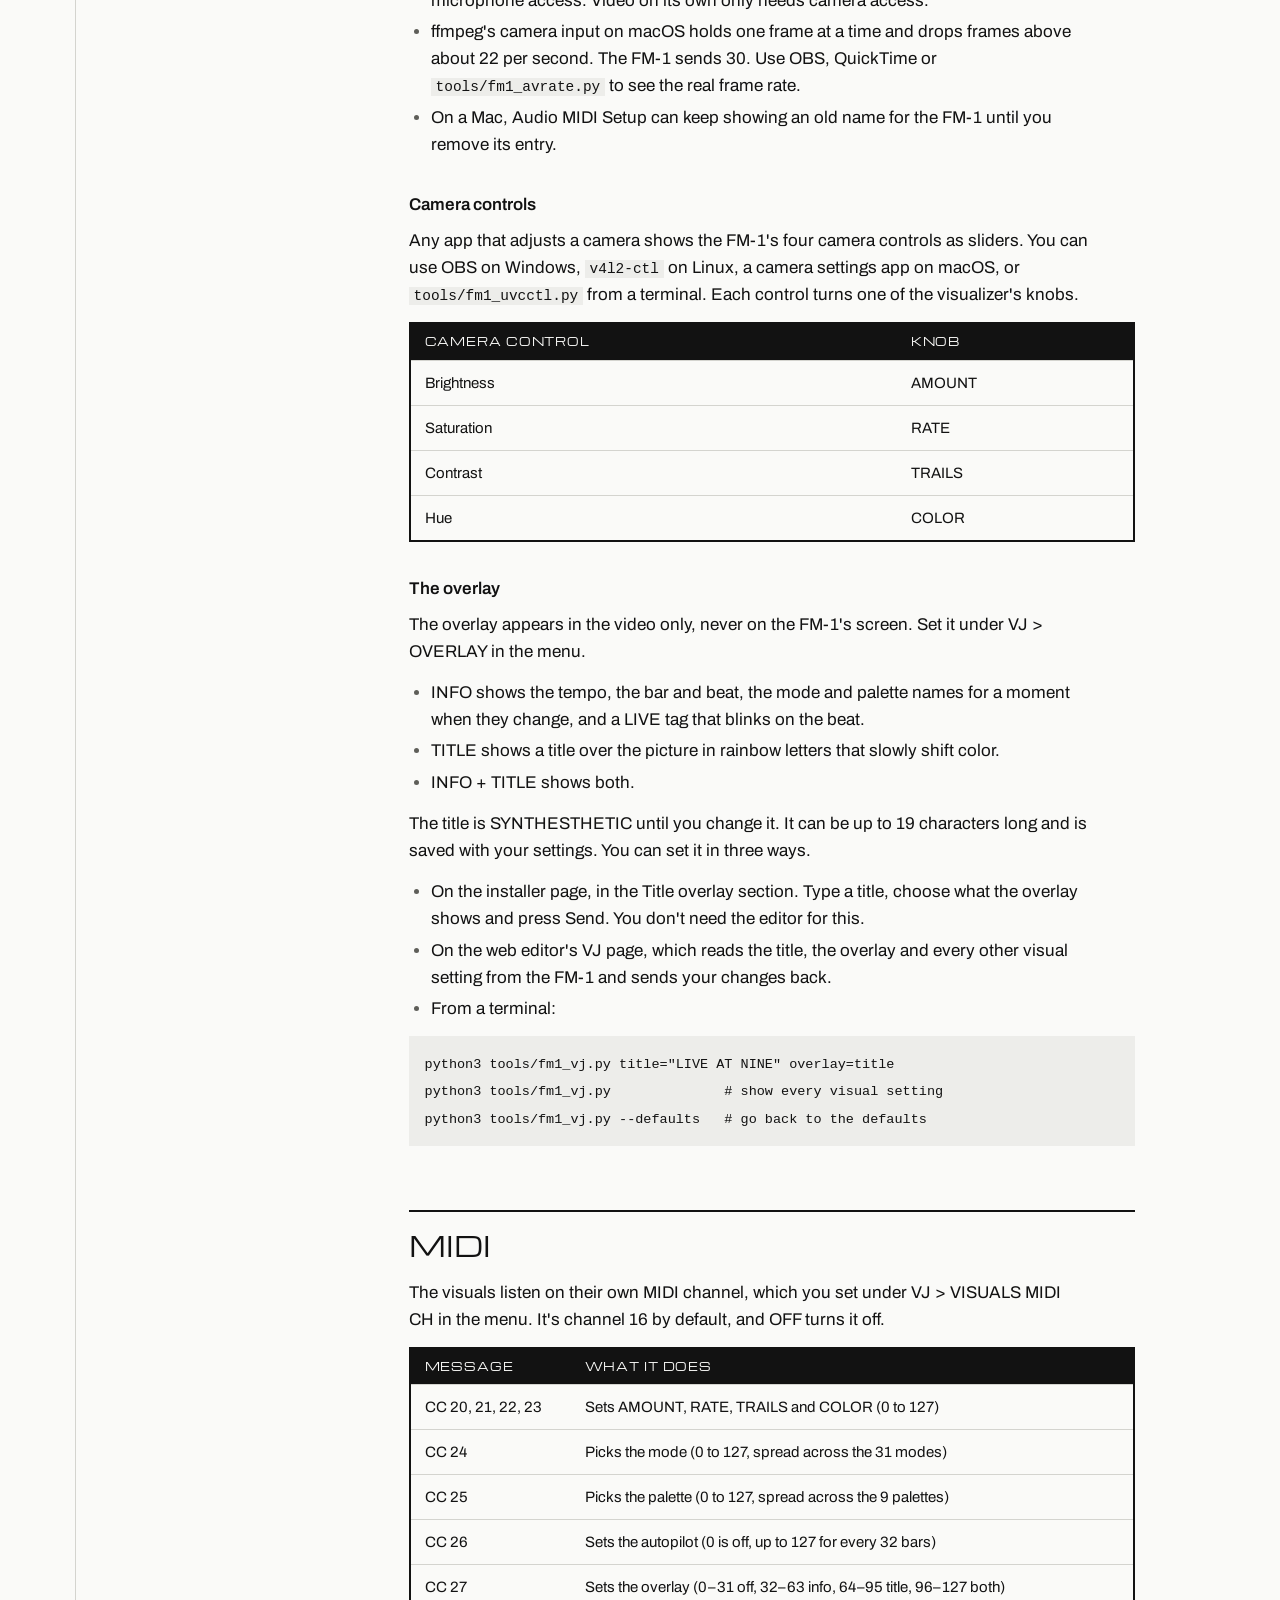
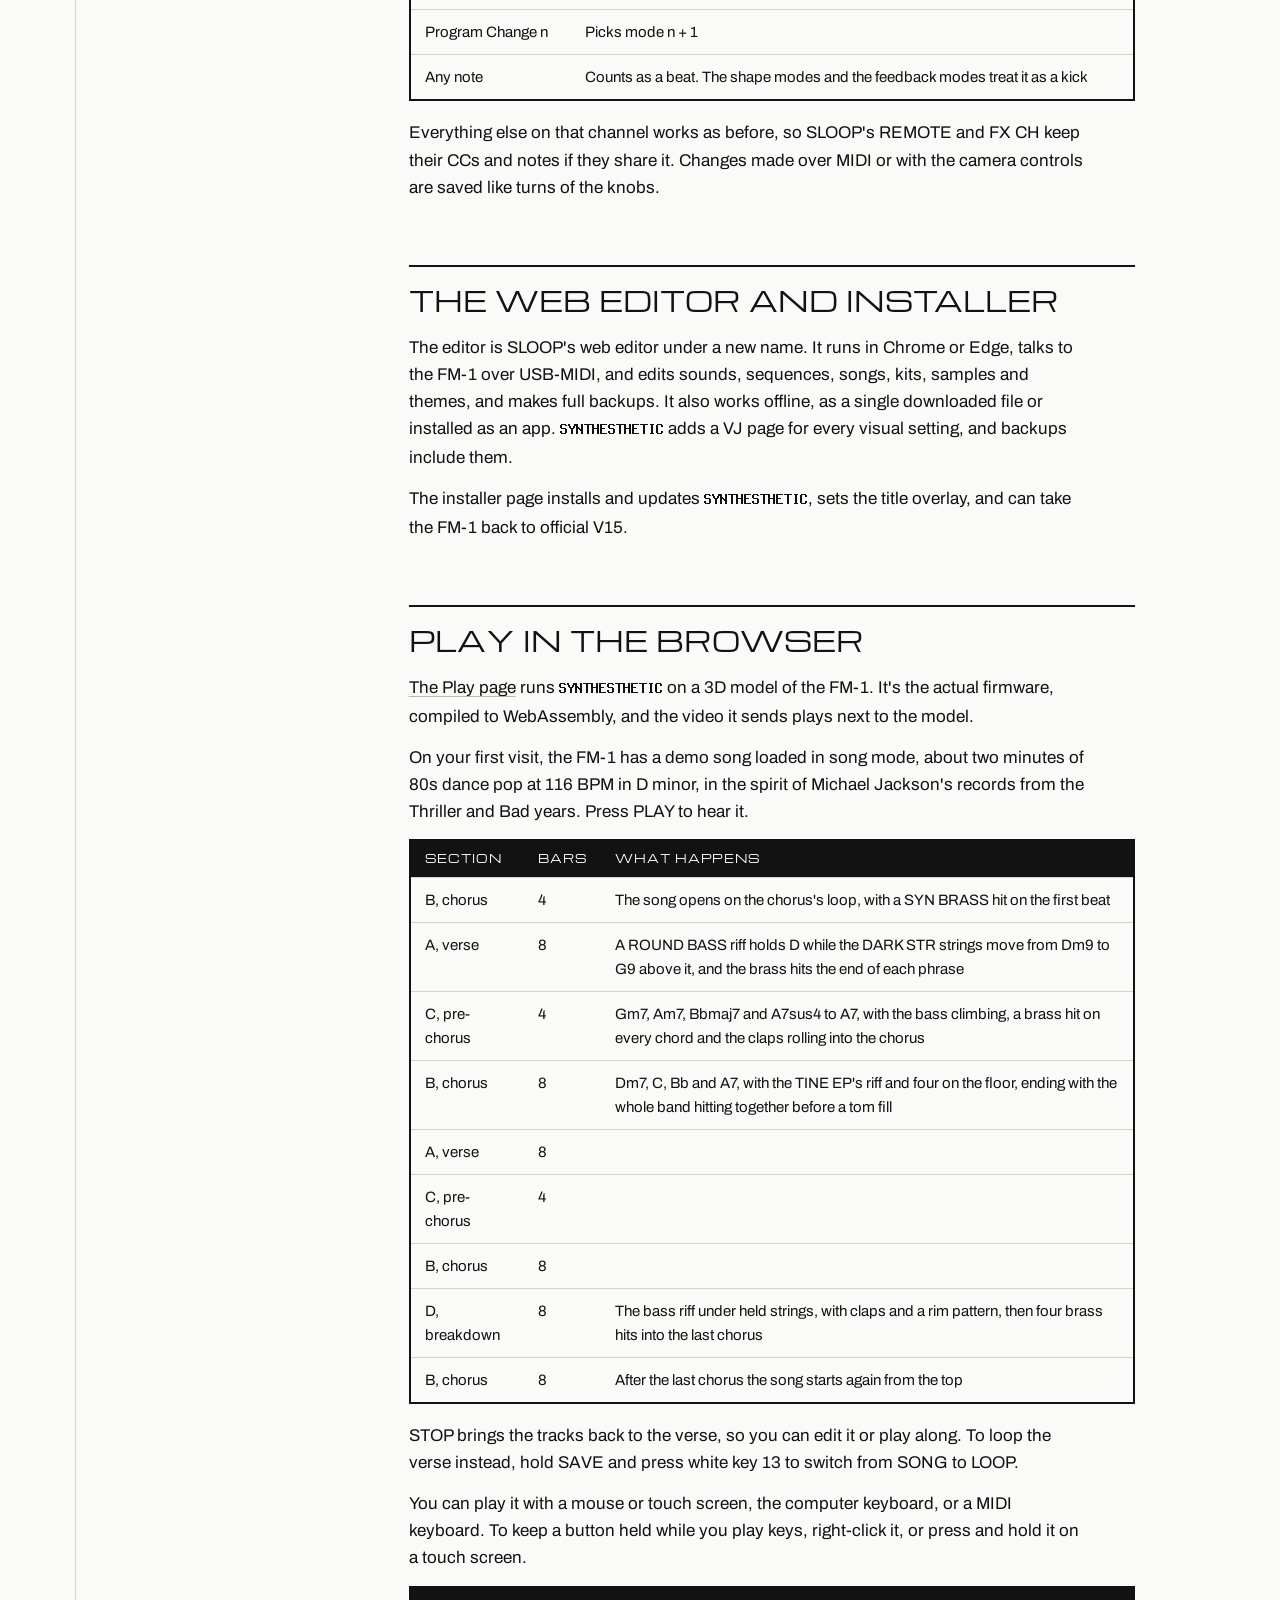
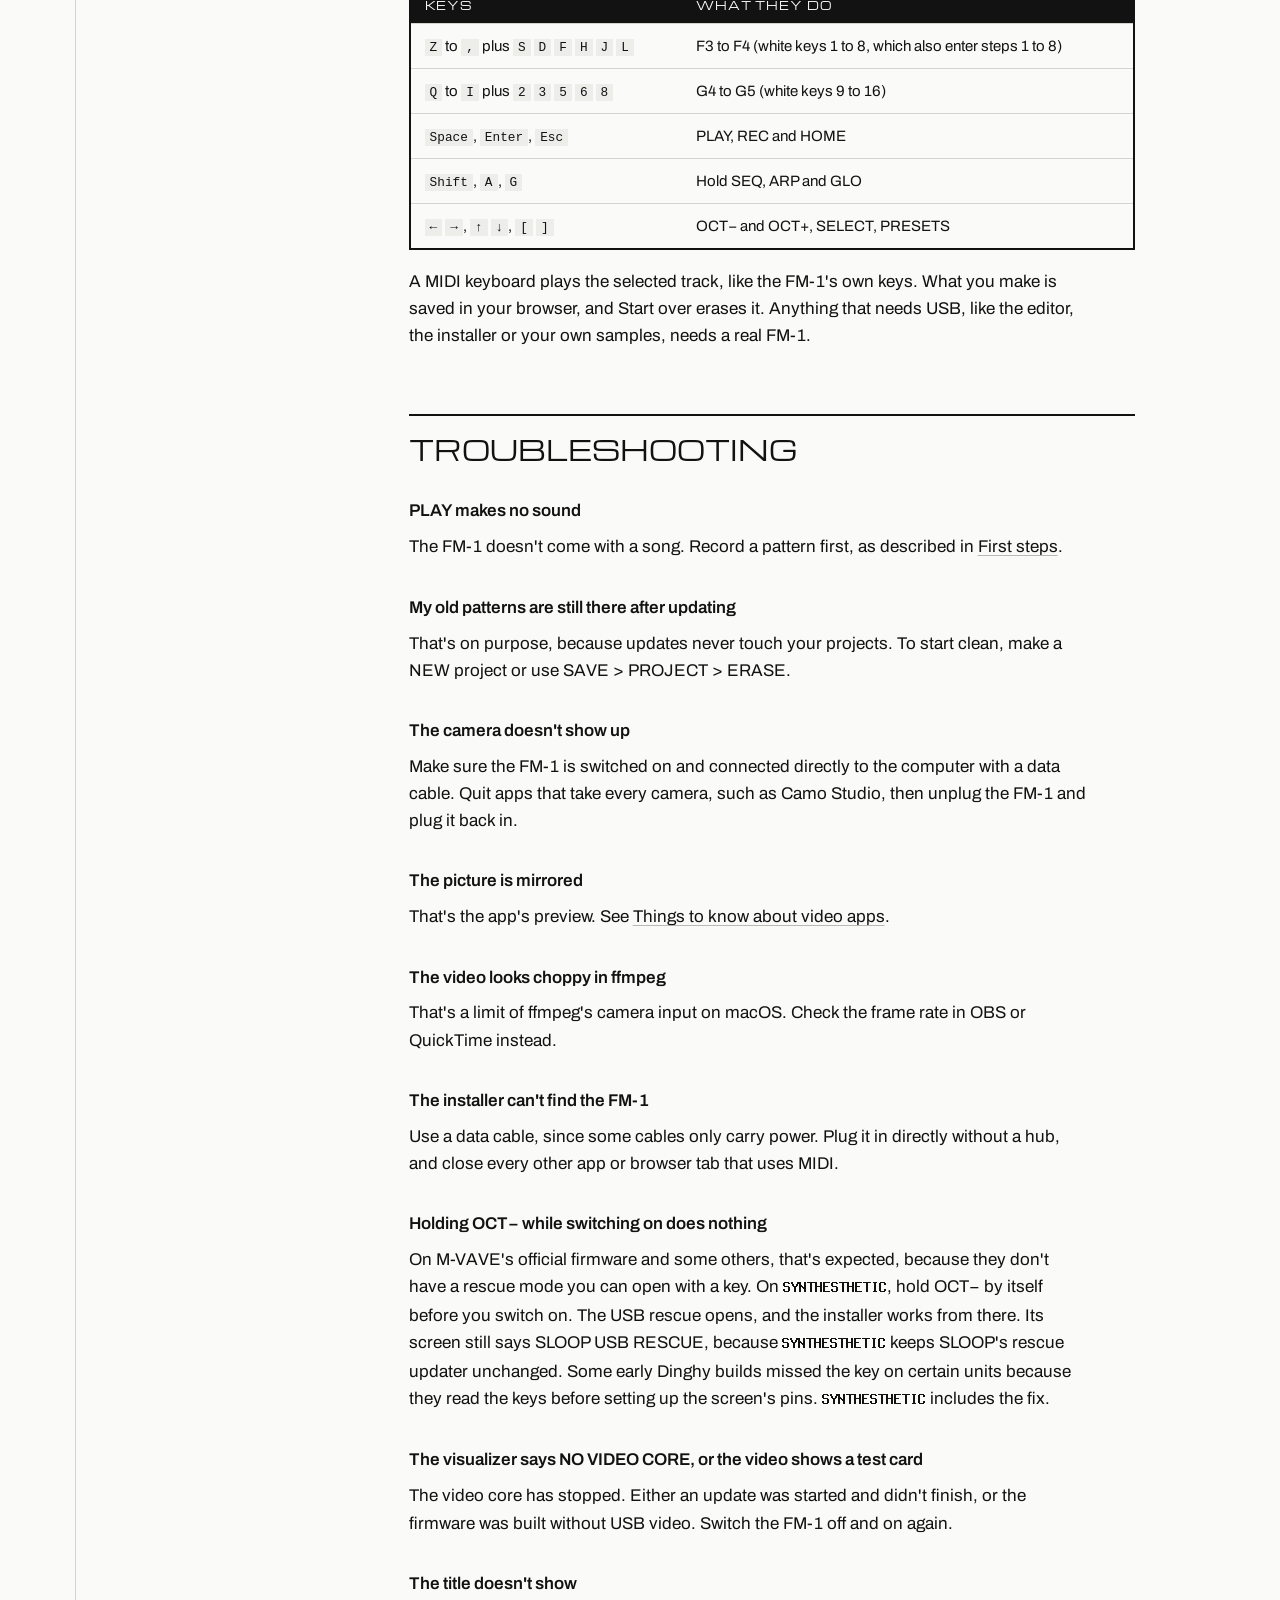
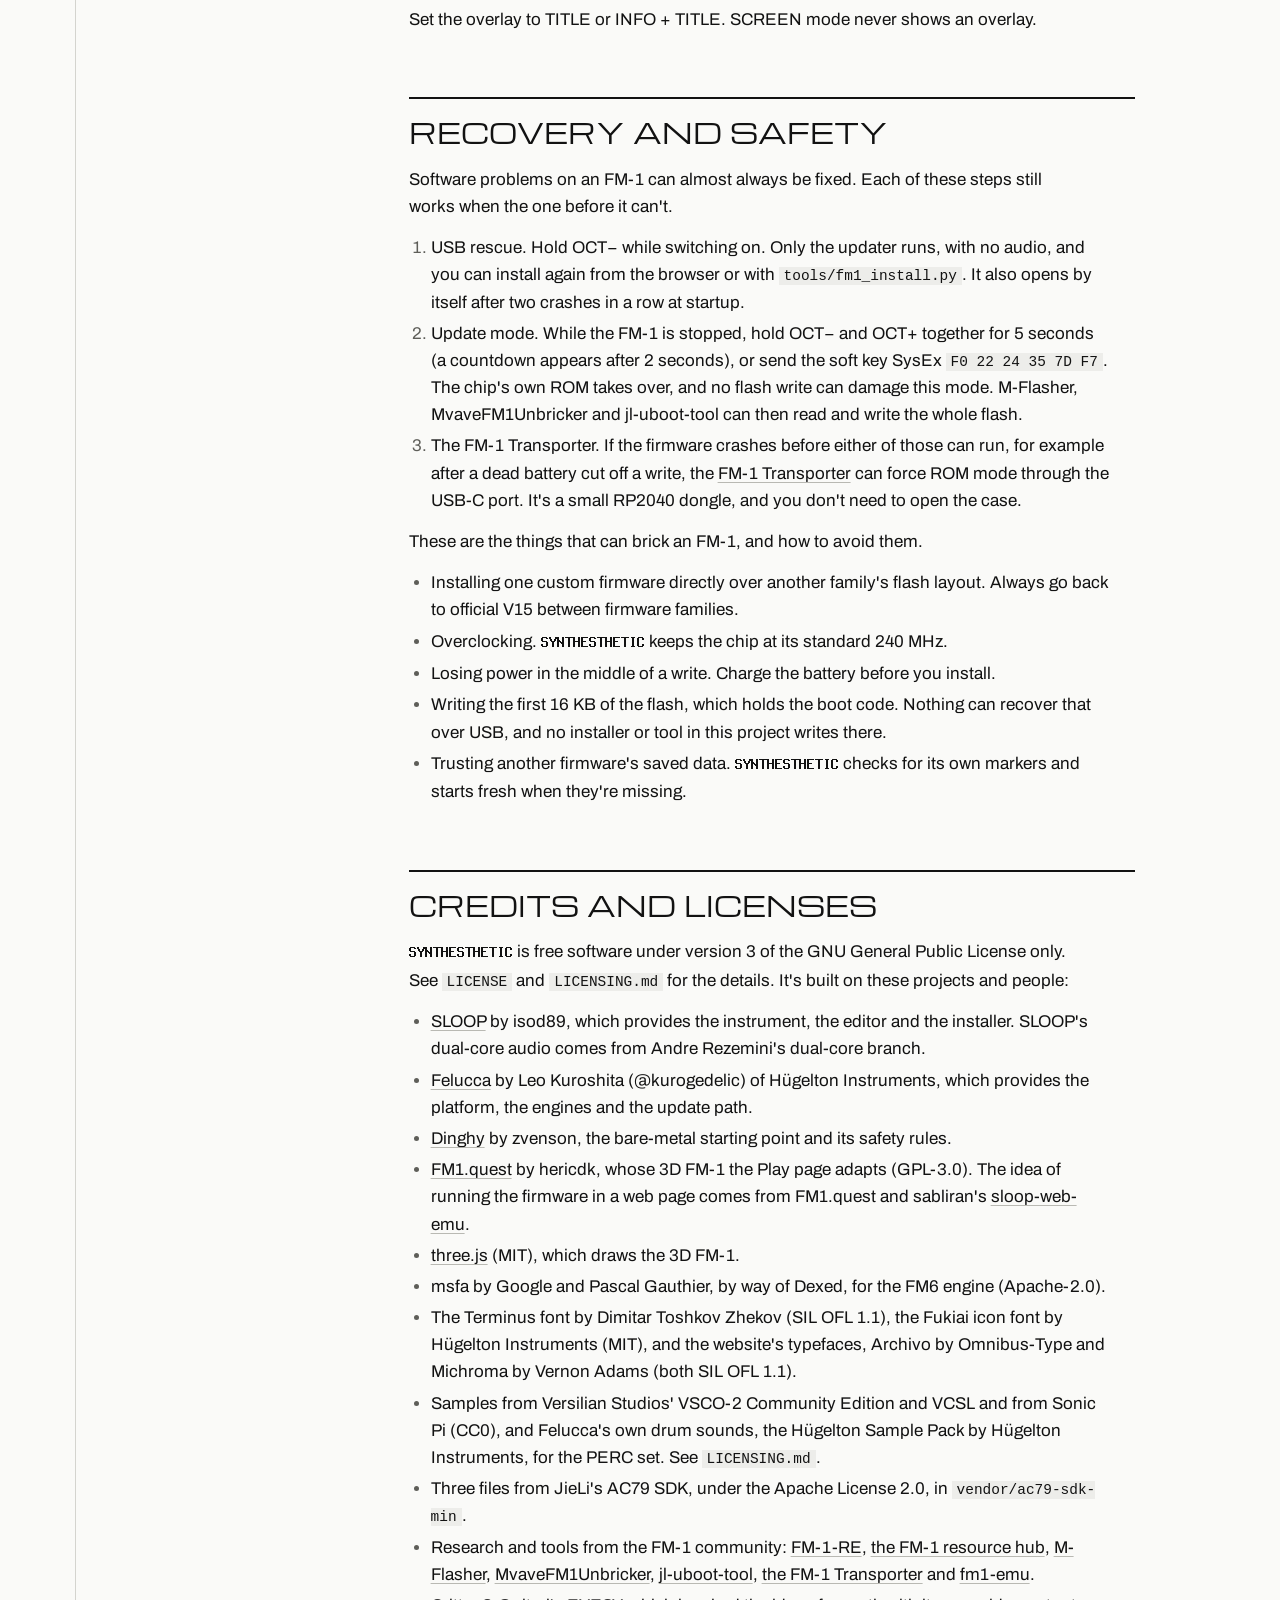
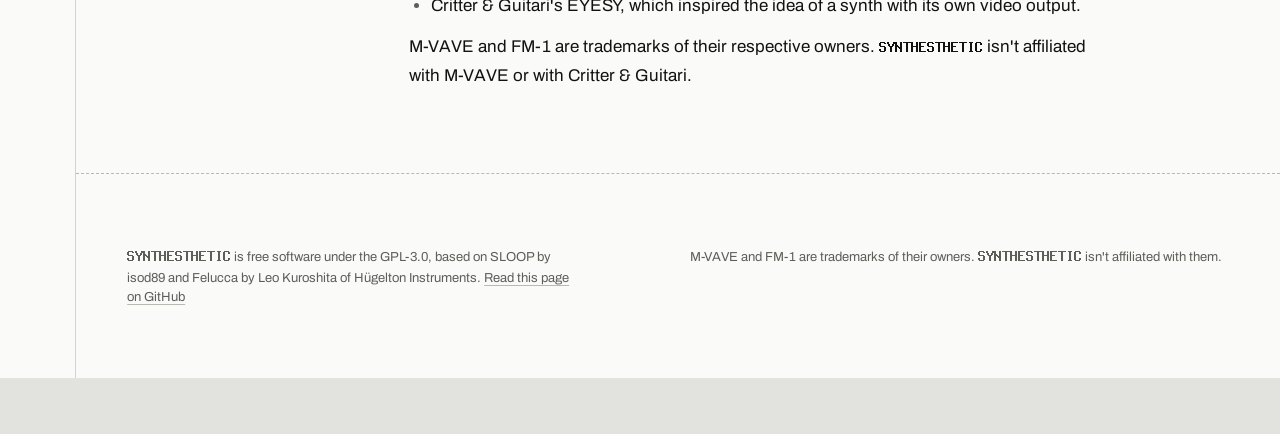
==== commit 1455d372: "Play page: a new demo song, written as data; the FM-1's screen keeps moving on phones - The demo is " ====
--- a/docs/handbook/index.html
+++ b/docs/handbook/index.html
@@ -311,8 +311,8 @@
 <p>The installer page installs and updates <span class="brand">Synthesthetic</span>, sets the title overlay, and can take the FM-1 back to official V15.</p>
 <h2 id="play-in-the-browser">Play in the browser</h2>
 <p><a href="../play/">The Play page</a> runs <span class="brand">Synthesthetic</span> on a 3D model of the FM-1. It's the actual firmware, compiled to WebAssembly, and the video it sends plays next to the model.</p>
-<p>On your first visit, the FM-1 has a demo song loaded in song mode, about 107 seconds of Japanese fusion at 90 BPM in F major, in the spirit of Himiko Kikuchi and Masayoshi Takanaka. Press PLAY to hear it.</p>
-<div class="table"><table><thead><tr><th>Section</th><th>Bars</th><th>What happens</th></tr></thead><tbody><tr><td>D, intro</td><td>4</td><td>The TINE EP plays Bbmaj9, Am11, Gm9 and C13 over a dusty hi-hat, then the bass and the beat come in and the lead leads into the verse</td></tr><tr><td>A, verse</td><td>8</td><td>A breezy I-IV vamp, Fmaj9 and Bbmaj9, with FM BASS pushing into each bar, rim clicks on the clave and the G-FUNK LD theme</td></tr><tr><td>B, chorus</td><td>8</td><td>City pop's &quot;royal road&quot; progression, Bbmaj9, C9sus4 to C9, Am11 and Dm9, with the backbeat in and the lead doubled an octave up</td></tr><tr><td>A, verse</td><td>8</td><td></td></tr><tr><td>C, bridge</td><td>4</td><td>Dbmaj9 and Ebmaj9, then Cm9 to F13 into the last chorus, in half time on the ride, under a lead solo</td></tr><tr><td>B, chorus</td><td>8</td><td>After the chorus the song starts again from the intro</td></tr></tbody></table></div>
+<p>On your first visit, the FM-1 has a demo song loaded in song mode, about two minutes of 80s dance pop at 116 BPM in D minor, in the spirit of Michael Jackson's records from the Thriller and Bad years. Press PLAY to hear it.</p>
+<div class="table"><table><thead><tr><th>Section</th><th>Bars</th><th>What happens</th></tr></thead><tbody><tr><td>B, chorus</td><td>4</td><td>The song opens on the chorus's loop, with a SYN BRASS hit on the first beat</td></tr><tr><td>A, verse</td><td>8</td><td>A ROUND BASS riff holds D while the DARK STR strings move from Dm9 to G9 above it, and the brass hits the end of each phrase</td></tr><tr><td>C, pre-chorus</td><td>4</td><td>Gm7, Am7, Bbmaj7 and A7sus4 to A7, with the bass climbing, a brass hit on every chord and the claps rolling into the chorus</td></tr><tr><td>B, chorus</td><td>8</td><td>Dm7, C, Bb and A7, with the TINE EP's riff and four on the floor, ending with the whole band hitting together before a tom fill</td></tr><tr><td>A, verse</td><td>8</td><td></td></tr><tr><td>C, pre-chorus</td><td>4</td><td></td></tr><tr><td>B, chorus</td><td>8</td><td></td></tr><tr><td>D, breakdown</td><td>8</td><td>The bass riff under held strings, with claps and a rim pattern, then four brass hits into the last chorus</td></tr><tr><td>B, chorus</td><td>8</td><td>After the last chorus the song starts again from the top</td></tr></tbody></table></div>
 <p>STOP brings the tracks back to the verse, so you can edit it or play along. To loop the verse instead, hold SAVE and press white key 13 to switch from SONG to LOOP.</p>
 <p>You can play it with a mouse or touch screen, the computer keyboard, or a MIDI keyboard. To keep a button held while you play keys, right-click it, or press and hold it on a touch screen.</p>
 <div class="table"><table><thead><tr><th>Keys</th><th>What they do</th></tr></thead><tbody><tr><td><code>Z</code> to <code>,</code> plus <code>S</code> <code>D</code> <code>F</code> <code>H</code> <code>J</code> <code>L</code></td><td>F3 to F4 (white keys 1 to 8, which also enter steps 1 to 8)</td></tr><tr><td><code>Q</code> to <code>I</code> plus <code>2</code> <code>3</code> <code>5</code> <code>6</code> <code>8</code></td><td>G4 to G5 (white keys 9 to 16)</td></tr><tr><td><code>Space</code>, <code>Enter</code>, <code>Esc</code></td><td>PLAY, REC and HOME</td></tr><tr><td><code>Shift</code>, <code>A</code>, <code>G</code></td><td>Hold SEQ, ARP and GLO</td></tr><tr><td><code>←</code> <code>→</code>, <code>↑</code> <code>↓</code>, <code>[</code> <code>]</code></td><td>OCT− and OCT+, SELECT, PRESETS</td></tr></tbody></table></div>
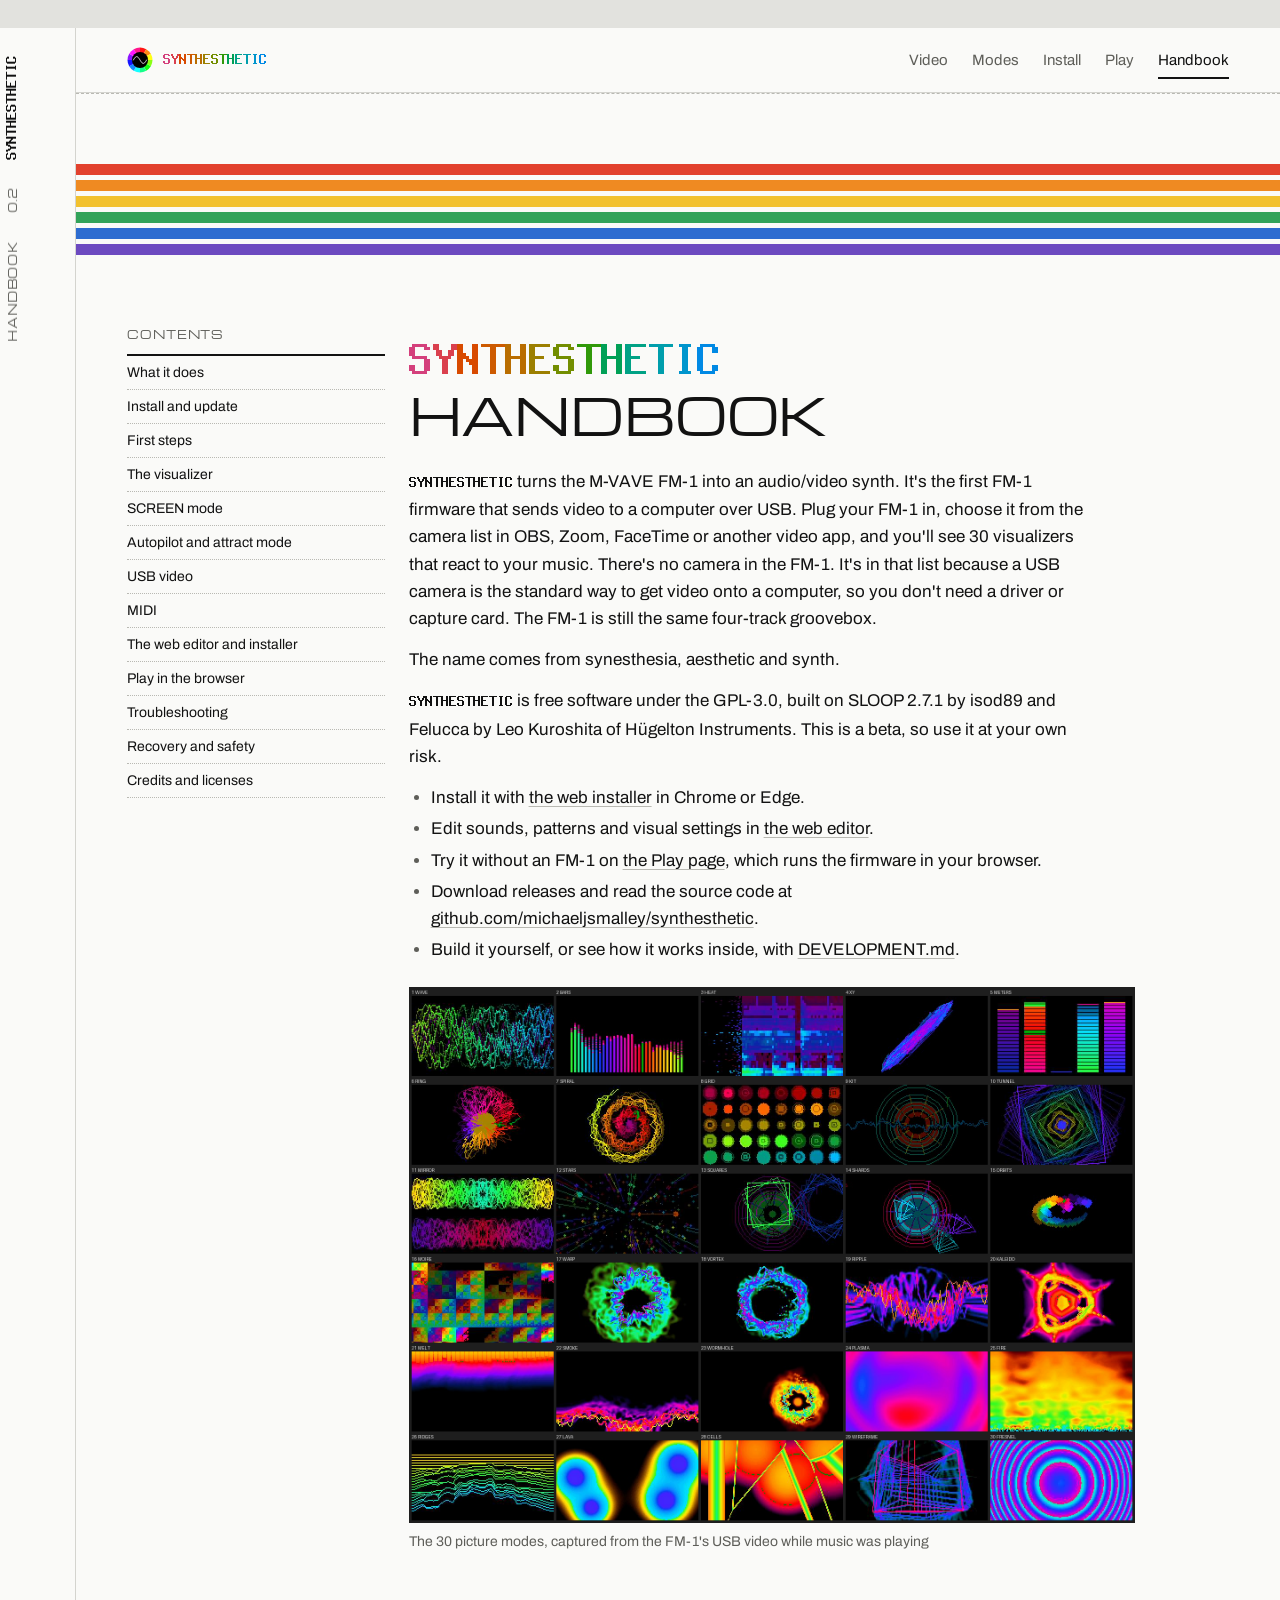
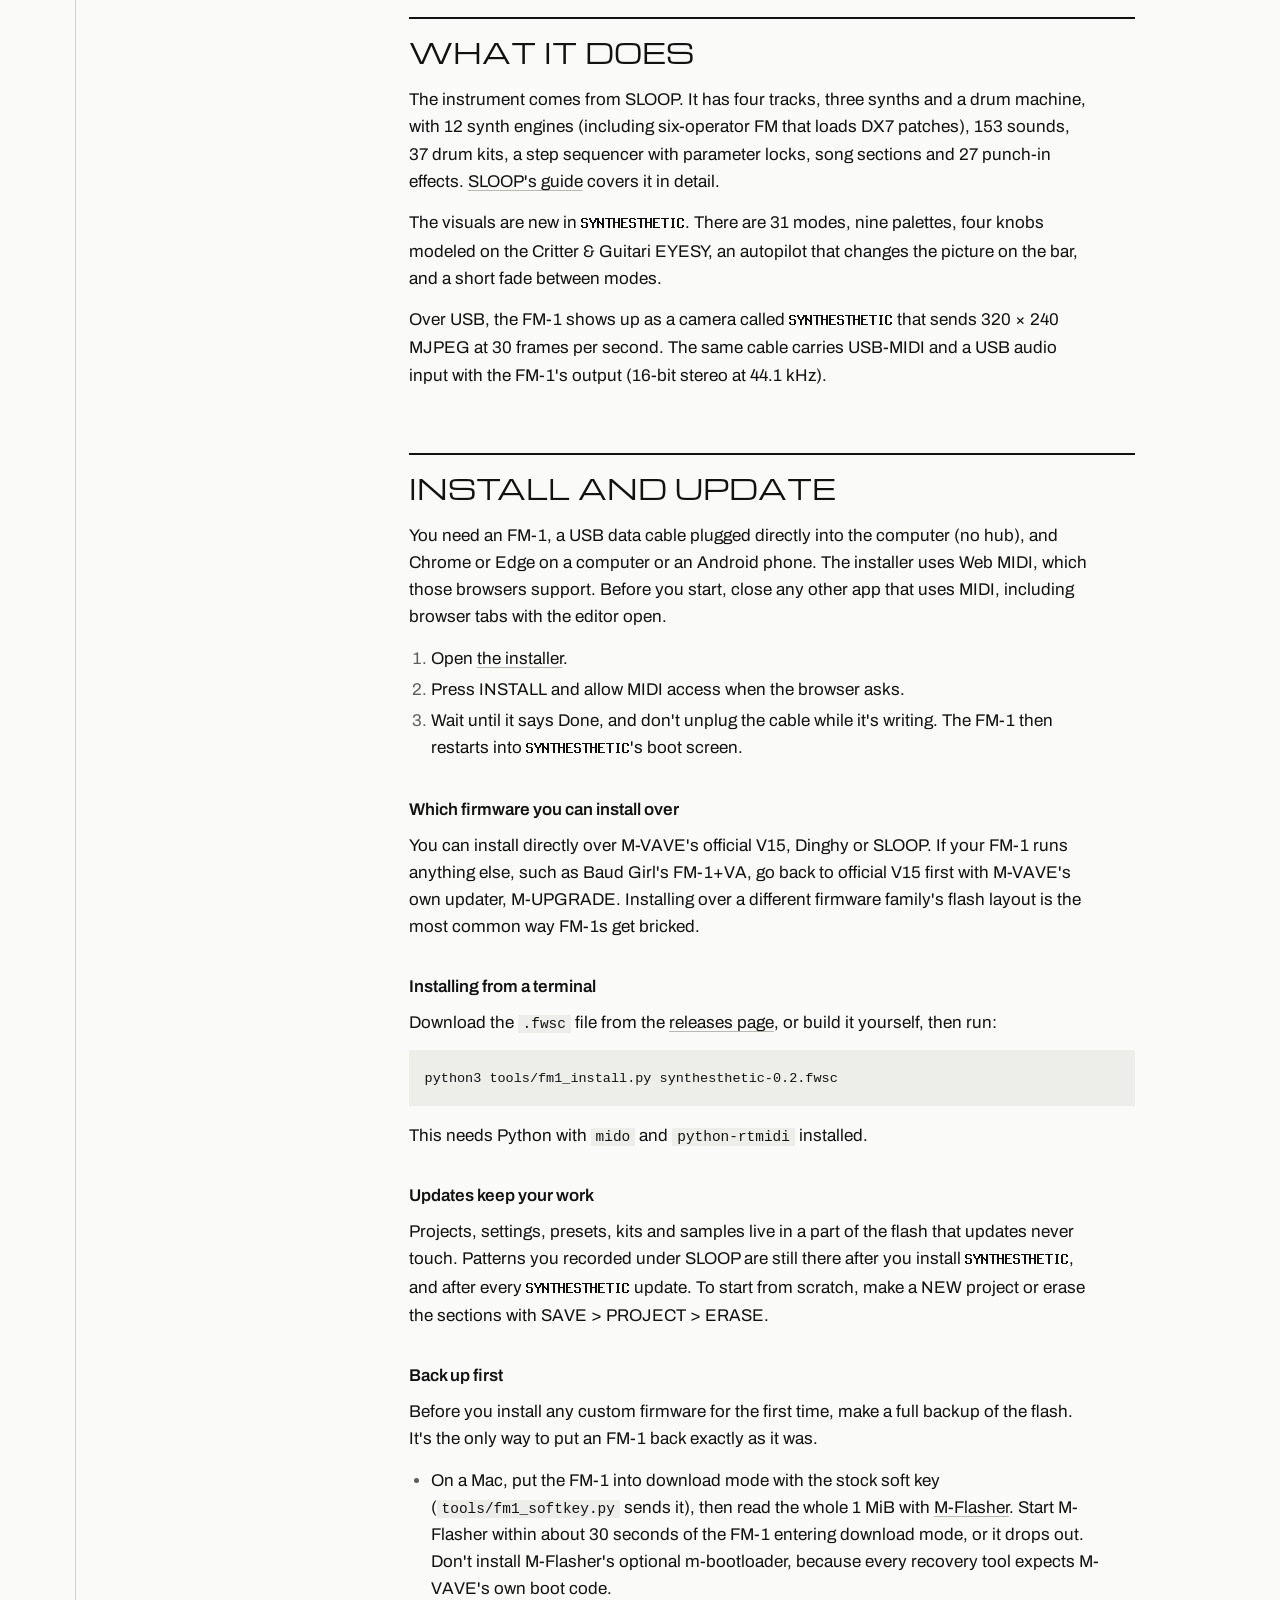
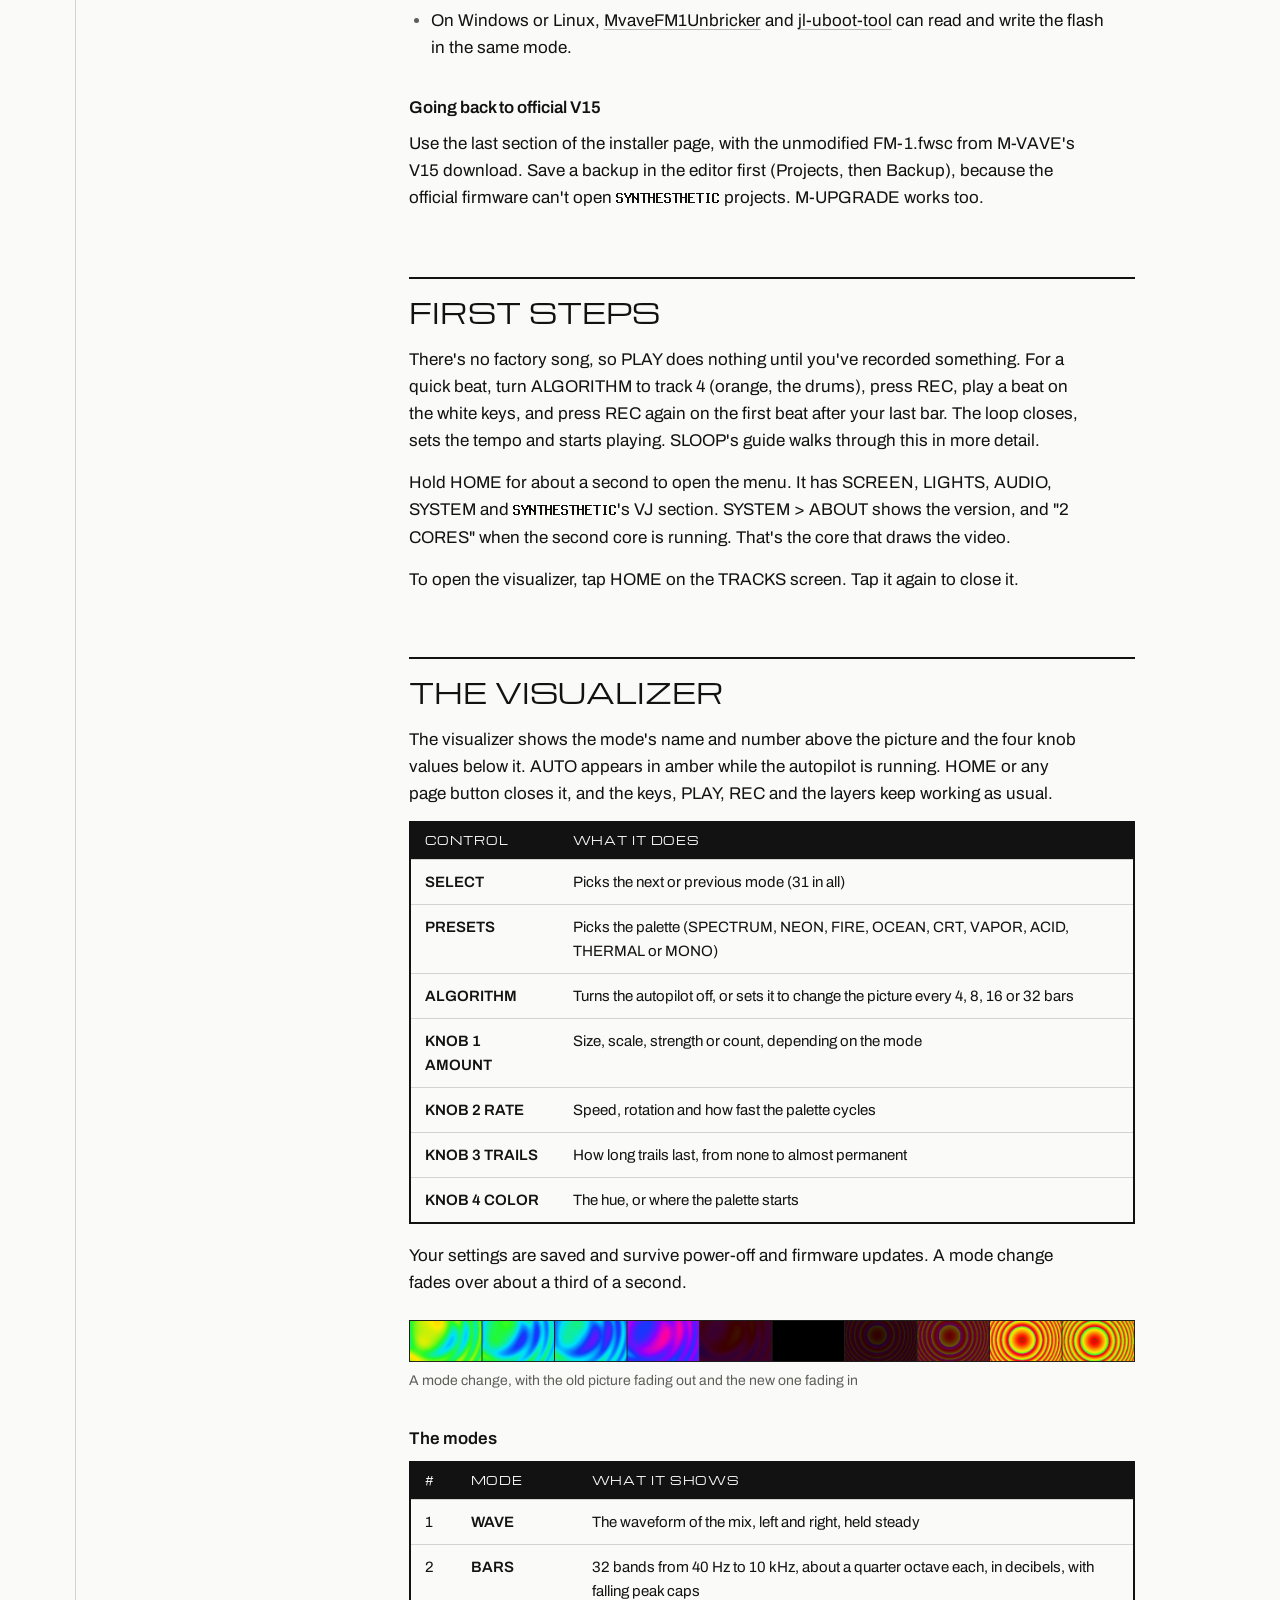
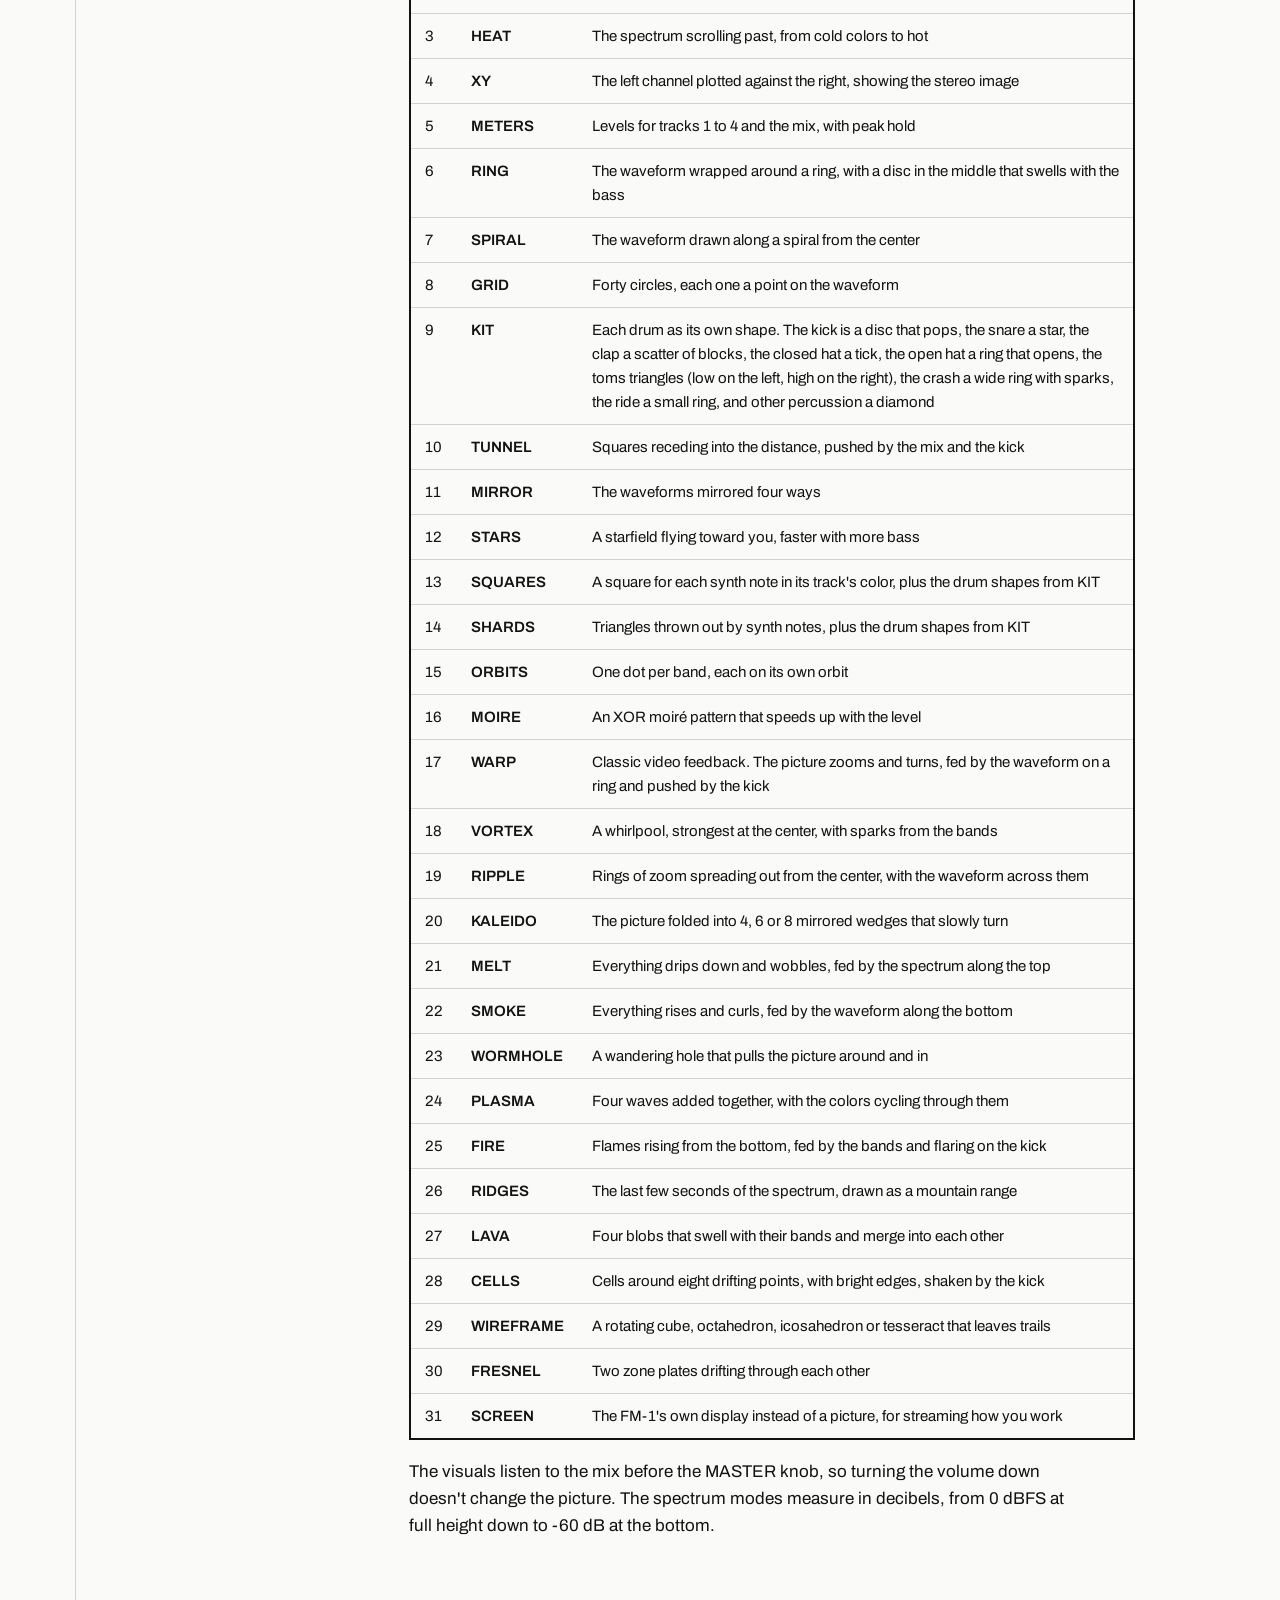
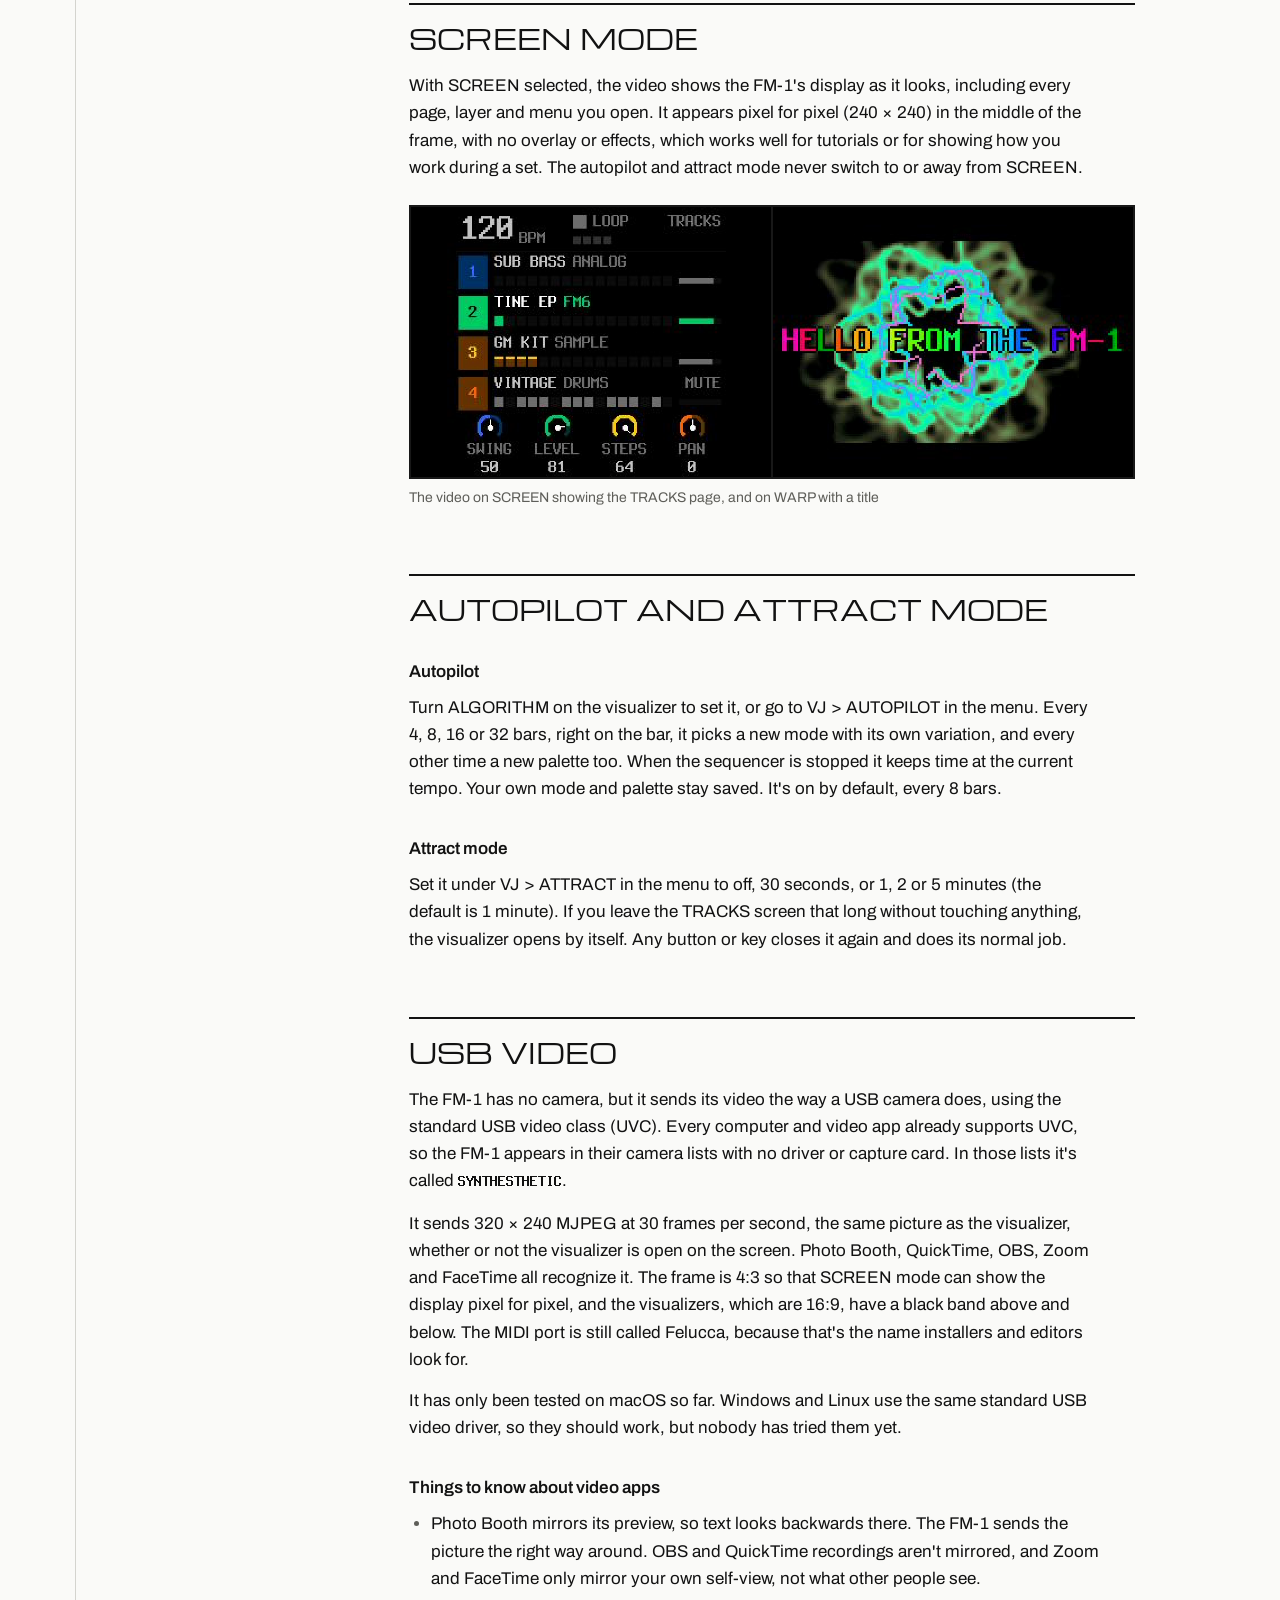
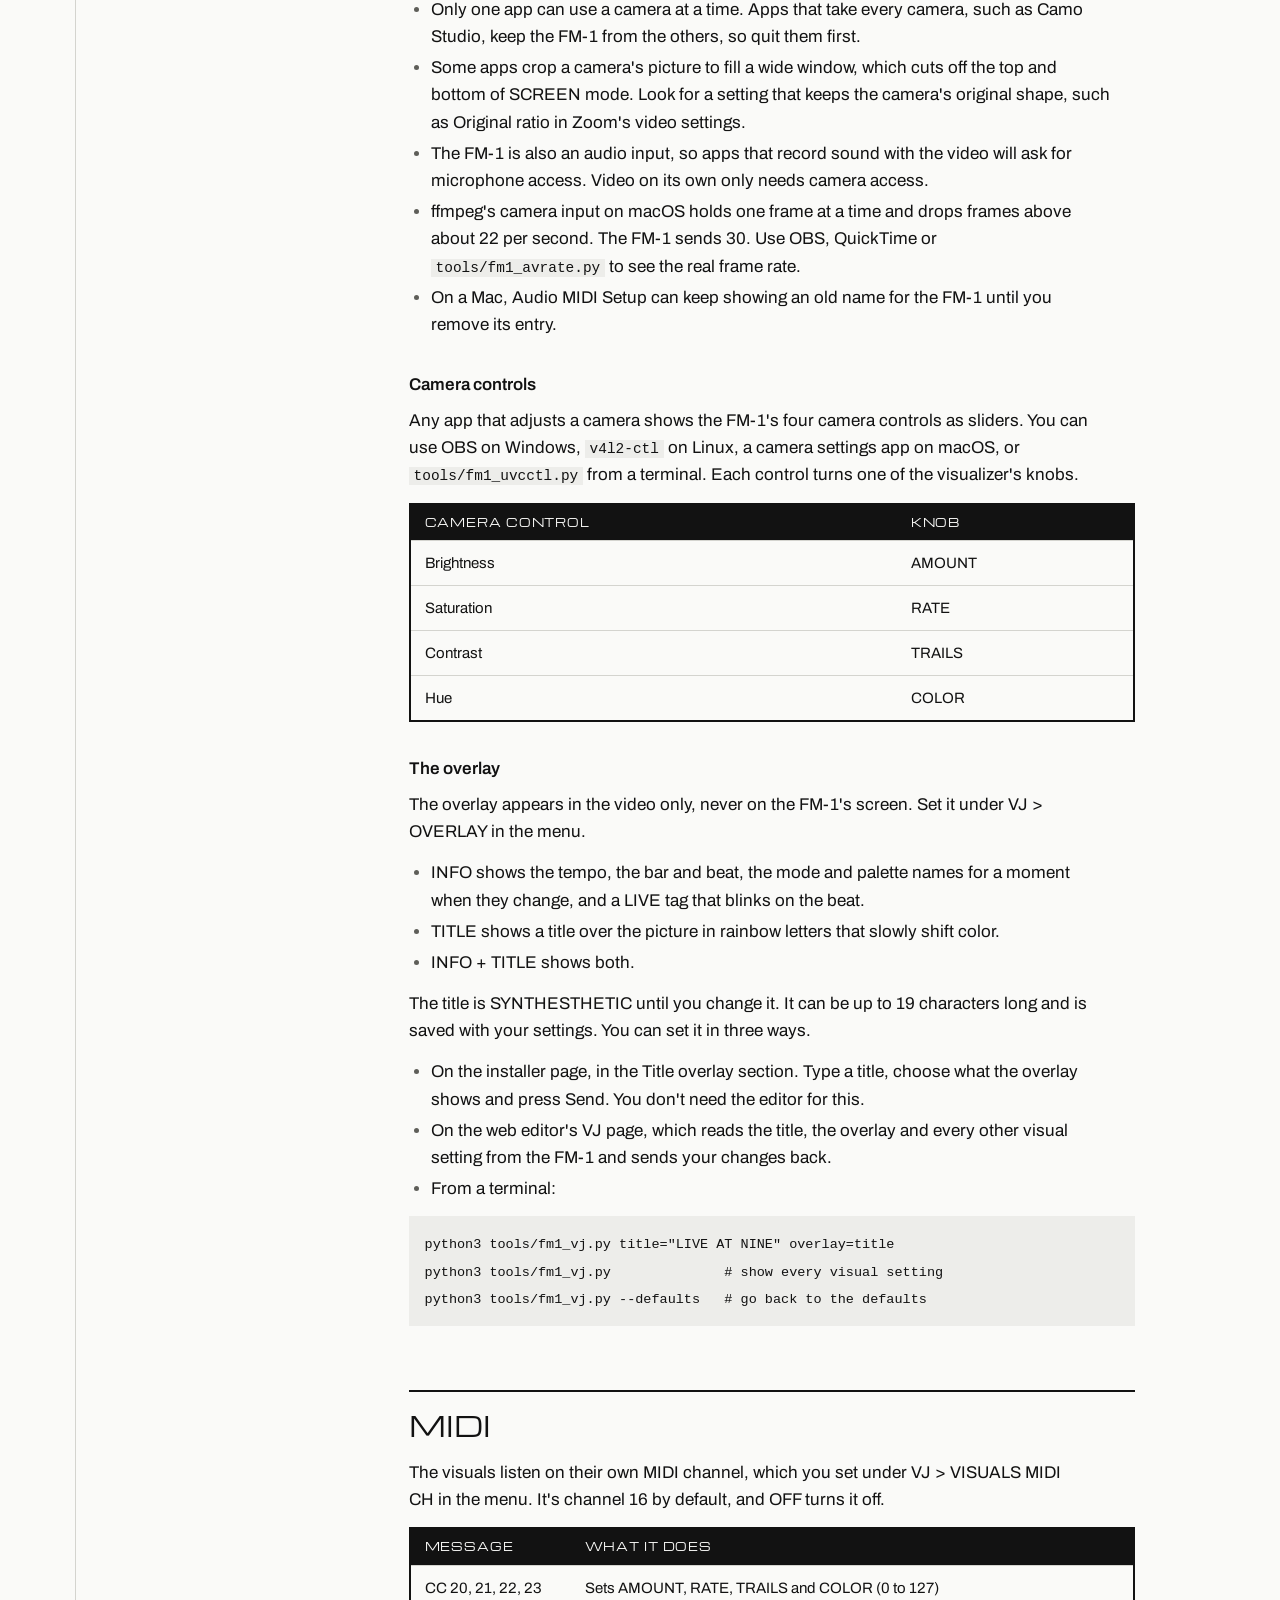
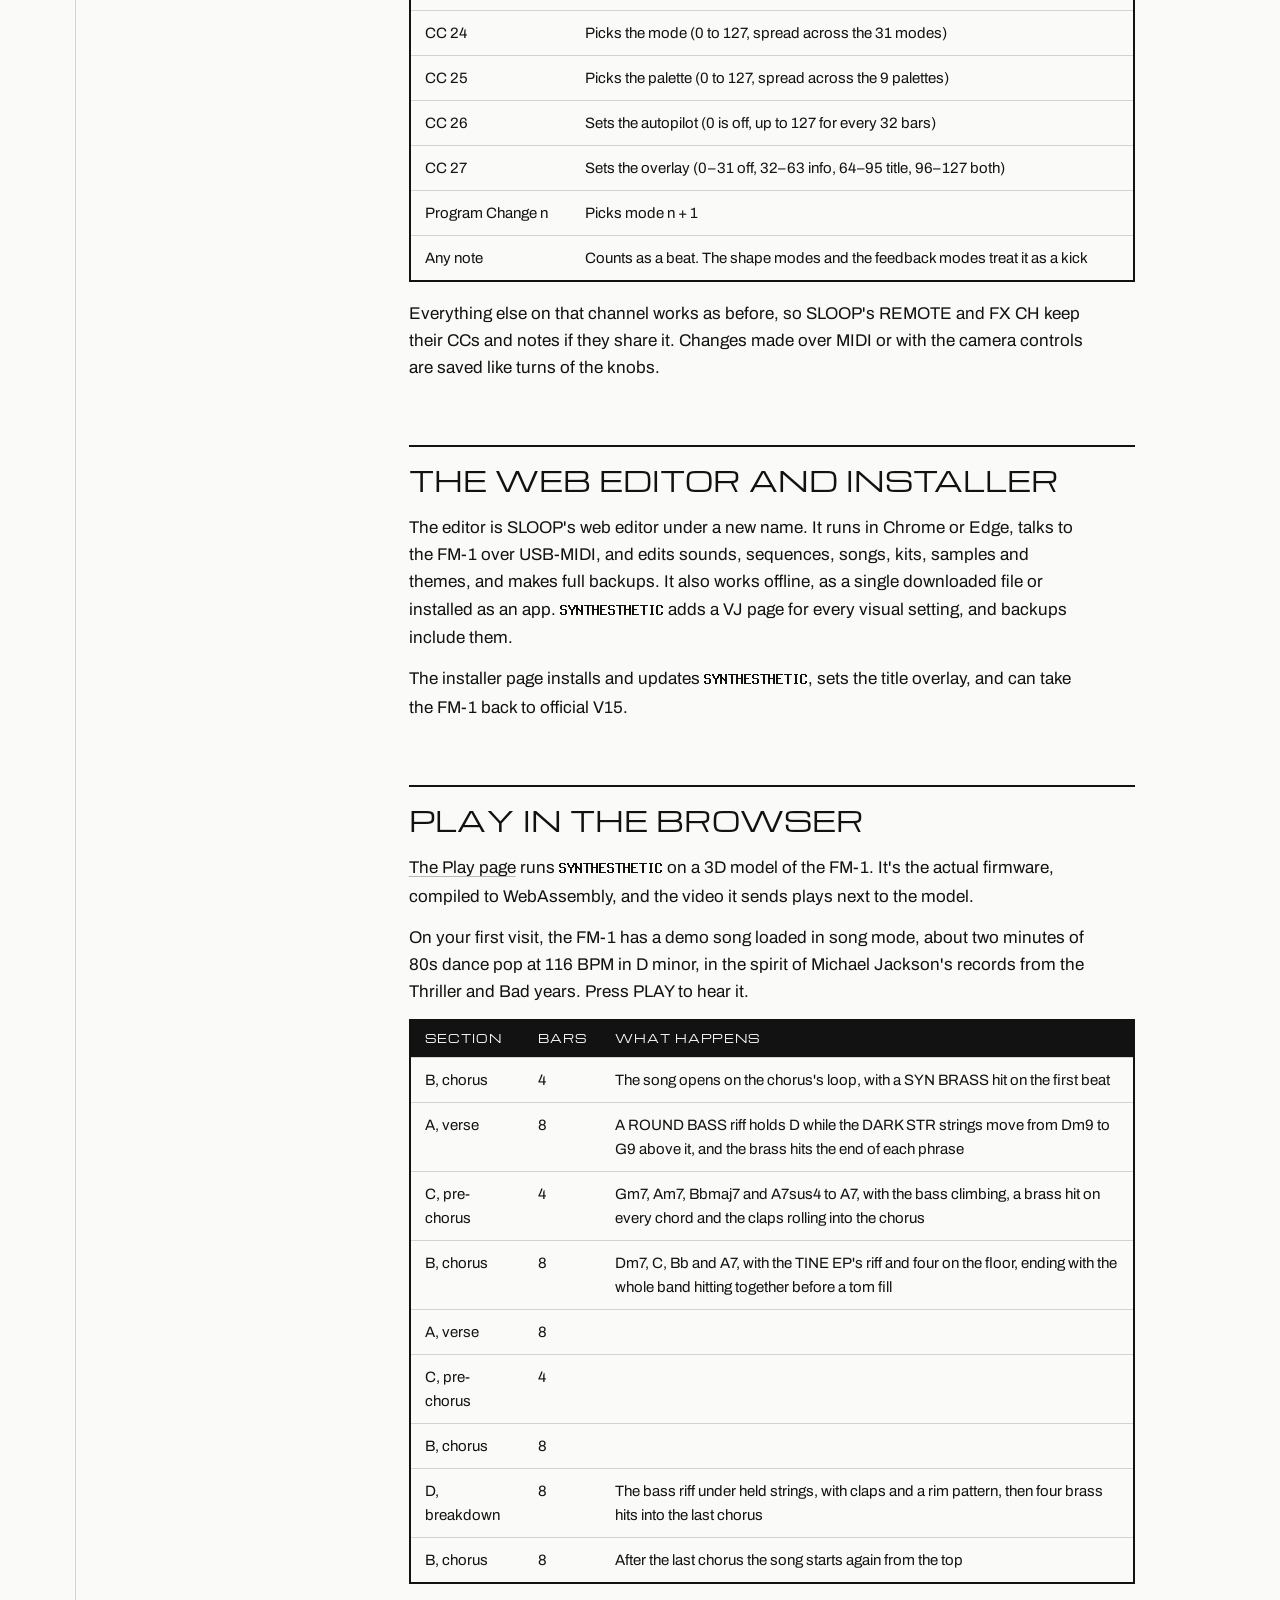
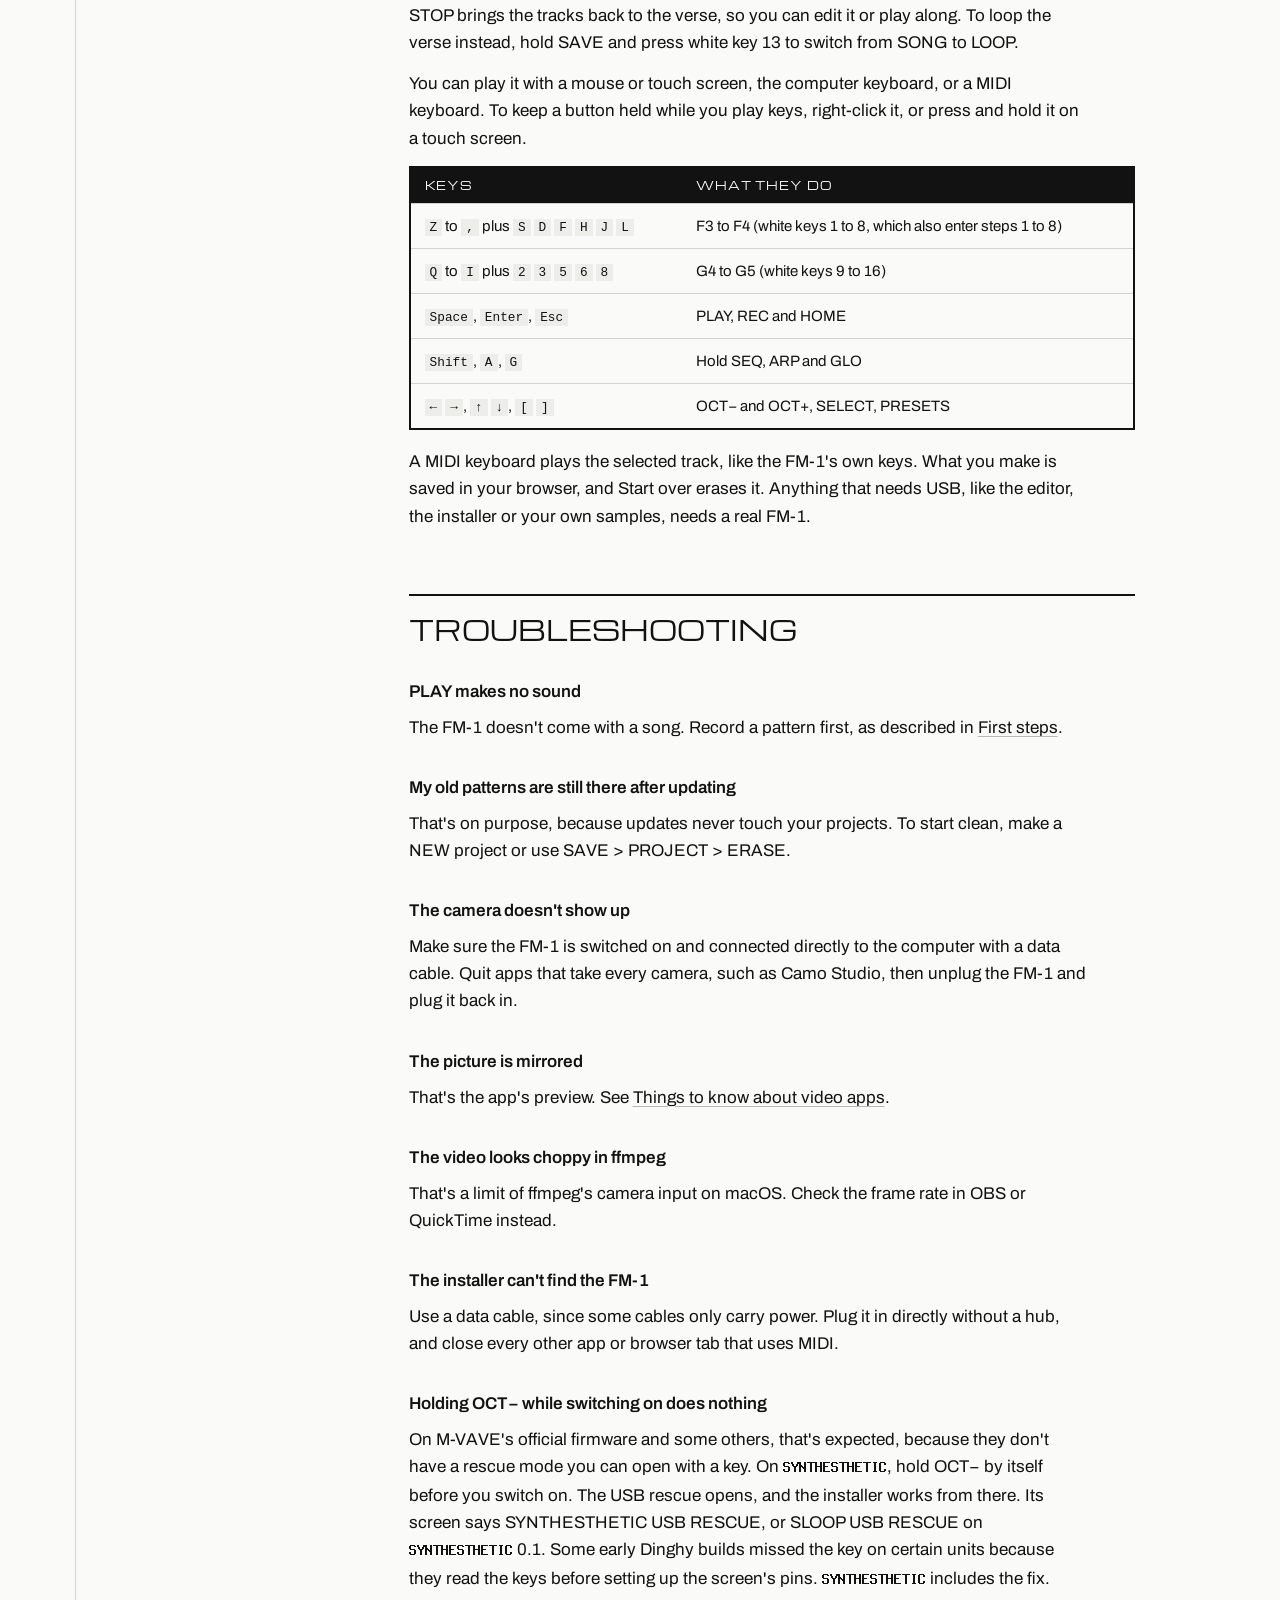
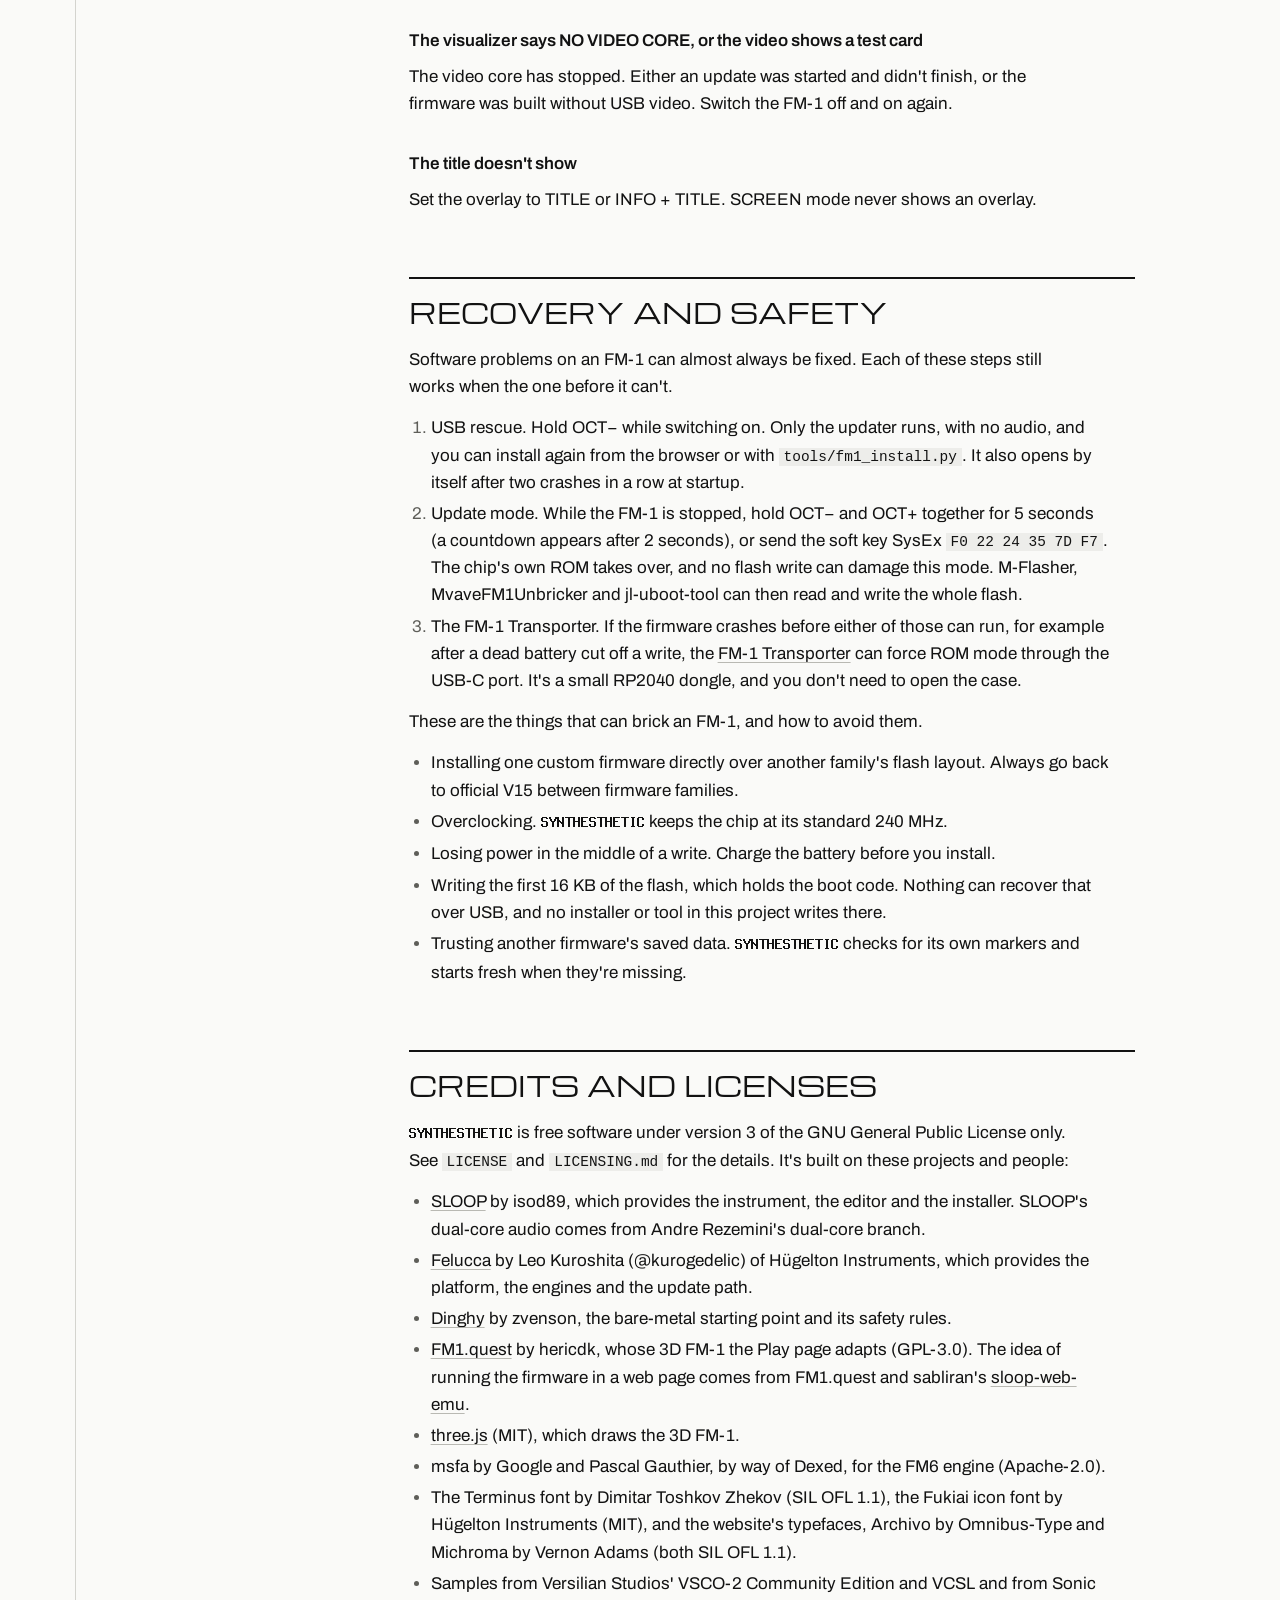
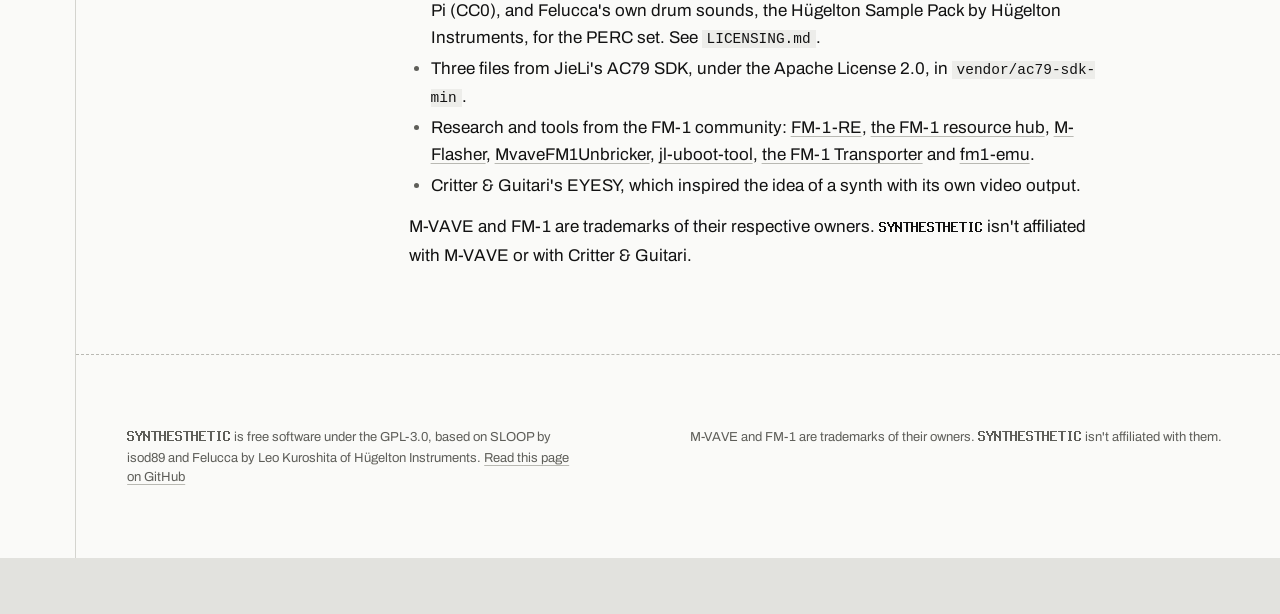
==== commit af606fe2: "Synthesthetic 0.2 beta: the site, the handbook and the version - The release build (FELUCCA_UVC=1 sh" ====
--- a/docs/handbook/index.html
+++ b/docs/handbook/index.html
@@ -211,7 +211,7 @@
 </head>
 <body>
 <div class="card">
-  <aside class="spine" aria-hidden="true"><p><span class="brand">Synthesthetic</span><span class="label">Handbook</span><span class="label">0.1</span></p></aside>
+  <aside class="spine" aria-hidden="true"><p><span class="brand">Synthesthetic</span><span class="label">Handbook</span><span class="label">0.2</span></p></aside>
   <div class="front">
     <header class="bar">
       <div class="grid">
@@ -248,7 +248,7 @@
 <h2 id="what-it-does">What it does</h2>
 <p>The instrument comes from SLOOP. It has four tracks, three synths and a drum machine, with 12 synth engines (including six-operator FM that loads DX7 patches), 153 sounds, 37 drum kits, a step sequencer with parameter locks, song sections and 27 punch-in effects. <a href="https://github.com/michaeljsmalley/synthesthetic/blob/main/docs/upstream-sloop/GUIDE.md">SLOOP's guide</a> covers it in detail.</p>
 <p>The visuals are new in <span class="brand">Synthesthetic</span>. There are 31 modes, nine palettes, four knobs modeled on the Critter &amp; Guitari EYESY, an autopilot that changes the picture on the bar, and a short fade between modes.</p>
-<p>Over USB, the FM-1 shows up as a camera called <span class="brand">Synthesthetic</span> that sends 320 × 180 MJPEG at 30 frames per second. The same cable carries USB-MIDI and a USB audio input with the FM-1's output (16-bit stereo at 44.1 kHz).</p>
+<p>Over USB, the FM-1 shows up as a camera called <span class="brand">Synthesthetic</span> that sends 320 × 240 MJPEG at 30 frames per second. The same cable carries USB-MIDI and a USB audio input with the FM-1's output (16-bit stereo at 44.1 kHz).</p>
 <h2 id="install-and-update">Install and update</h2>
 <p>You need an FM-1, a USB data cable plugged directly into the computer (no hub), and Chrome or Edge on a computer or an Android phone. The installer uses Web MIDI, which those browsers support. Before you start, close any other app that uses MIDI, including browser tabs with the editor open.</p>
 <ol><li>Open <a href="../webapp/installer/">the installer</a>.</li><li>Press INSTALL and allow MIDI access when the browser asks.</li><li>Wait until it says Done, and don't unplug the cable while it's writing. The FM-1 then restarts into <span class="brand">Synthesthetic</span>'s boot screen.</li></ol>
@@ -256,7 +256,7 @@
 <p>You can install directly over M-VAVE's official V15, Dinghy or SLOOP. If your FM-1 runs anything else, such as Baud Girl's FM-1+VA, go back to official V15 first with M-VAVE's own updater, M-UPGRADE. Installing over a different firmware family's flash layout is the most common way FM-1s get bricked.</p>
 <h3 id="installing-from-a-terminal">Installing from a terminal</h3>
 <p>Download the <code>.fwsc</code> file from the <a href="https://github.com/michaeljsmalley/synthesthetic/releases">releases page</a>, or build it yourself, then run:</p>
-<pre><code class="lang-sh">python3 tools/fm1_install.py synthesthetic-0.1.fwsc</code></pre>
+<pre><code class="lang-sh">python3 tools/fm1_install.py synthesthetic-0.2.fwsc</code></pre>
 <p>This needs Python with <code>mido</code> and <code>python-rtmidi</code> installed.</p>
 <h3 id="updates-keep-your-work">Updates keep your work</h3>
 <p>Projects, settings, presets, kits and samples live in a part of the flash that updates never touch. Patterns you recorded under SLOOP are still there after you install <span class="brand">Synthesthetic</span>, and after every <span class="brand">Synthesthetic</span> update. To start from scratch, make a NEW project or erase the sections with SAVE &gt; PROJECT &gt; ERASE.</p>
@@ -278,8 +278,8 @@
 <div class="table"><table><thead><tr><th>#</th><th>Mode</th><th>What it shows</th></tr></thead><tbody><tr><td>1</td><td><strong>WAVE</strong></td><td>The waveform of the mix, left and right, held steady</td></tr><tr><td>2</td><td><strong>BARS</strong></td><td>32 bands from 40 Hz to 10 kHz, about a quarter octave each, in decibels, with falling peak caps</td></tr><tr><td>3</td><td><strong>HEAT</strong></td><td>The spectrum scrolling past, from cold colors to hot</td></tr><tr><td>4</td><td><strong>XY</strong></td><td>The left channel plotted against the right, showing the stereo image</td></tr><tr><td>5</td><td><strong>METERS</strong></td><td>Levels for tracks 1 to 4 and the mix, with peak hold</td></tr><tr><td>6</td><td><strong>RING</strong></td><td>The waveform wrapped around a ring, with a disc in the middle that swells with the bass</td></tr><tr><td>7</td><td><strong>SPIRAL</strong></td><td>The waveform drawn along a spiral from the center</td></tr><tr><td>8</td><td><strong>GRID</strong></td><td>Forty circles, each one a point on the waveform</td></tr><tr><td>9</td><td><strong>KIT</strong></td><td>Each drum as its own shape. The kick is a disc that pops, the snare a star, the clap a scatter of blocks, the closed hat a tick, the open hat a ring that opens, the toms triangles (low on the left, high on the right), the crash a wide ring with sparks, the ride a small ring, and other percussion a diamond</td></tr><tr><td>10</td><td><strong>TUNNEL</strong></td><td>Squares receding into the distance, pushed by the mix and the kick</td></tr><tr><td>11</td><td><strong>MIRROR</strong></td><td>The waveforms mirrored four ways</td></tr><tr><td>12</td><td><strong>STARS</strong></td><td>A starfield flying toward you, faster with more bass</td></tr><tr><td>13</td><td><strong>SQUARES</strong></td><td>A square for each synth note in its track's color, plus the drum shapes from KIT</td></tr><tr><td>14</td><td><strong>SHARDS</strong></td><td>Triangles thrown out by synth notes, plus the drum shapes from KIT</td></tr><tr><td>15</td><td><strong>ORBITS</strong></td><td>One dot per band, each on its own orbit</td></tr><tr><td>16</td><td><strong>MOIRE</strong></td><td>An XOR moiré pattern that speeds up with the level</td></tr><tr><td>17</td><td><strong>WARP</strong></td><td>Classic video feedback. The picture zooms and turns, fed by the waveform on a ring and pushed by the kick</td></tr><tr><td>18</td><td><strong>VORTEX</strong></td><td>A whirlpool, strongest at the center, with sparks from the bands</td></tr><tr><td>19</td><td><strong>RIPPLE</strong></td><td>Rings of zoom spreading out from the center, with the waveform across them</td></tr><tr><td>20</td><td><strong>KALEIDO</strong></td><td>The picture folded into 4, 6 or 8 mirrored wedges that slowly turn</td></tr><tr><td>21</td><td><strong>MELT</strong></td><td>Everything drips down and wobbles, fed by the spectrum along the top</td></tr><tr><td>22</td><td><strong>SMOKE</strong></td><td>Everything rises and curls, fed by the waveform along the bottom</td></tr><tr><td>23</td><td><strong>WORMHOLE</strong></td><td>A wandering hole that pulls the picture around and in</td></tr><tr><td>24</td><td><strong>PLASMA</strong></td><td>Four waves added together, with the colors cycling through them</td></tr><tr><td>25</td><td><strong>FIRE</strong></td><td>Flames rising from the bottom, fed by the bands and flaring on the kick</td></tr><tr><td>26</td><td><strong>RIDGES</strong></td><td>The last few seconds of the spectrum, drawn as a mountain range</td></tr><tr><td>27</td><td><strong>LAVA</strong></td><td>Four blobs that swell with their bands and merge into each other</td></tr><tr><td>28</td><td><strong>CELLS</strong></td><td>Cells around eight drifting points, with bright edges, shaken by the kick</td></tr><tr><td>29</td><td><strong>WIREFRAME</strong></td><td>A rotating cube, octahedron, icosahedron or tesseract that leaves trails</td></tr><tr><td>30</td><td><strong>FRESNEL</strong></td><td>Two zone plates drifting through each other</td></tr><tr><td>31</td><td><strong>SCREEN</strong></td><td>The FM-1's own display instead of a picture, for streaming how you work</td></tr></tbody></table></div>
 <p>The visuals listen to the mix before the MASTER knob, so turning the volume down doesn't change the picture. The spectrum modes measure in decibels, from 0 dBFS at full height down to -60 dB at the bottom.</p>
 <h2 id="screen-mode">SCREEN mode</h2>
-<p>With SCREEN selected, the video shows the FM-1's display as it looks, including every page, layer and menu you open. It appears at three-quarter size (180 × 180) in the middle of the frame, with no overlay or effects, which works well for tutorials or for showing how you work during a set. The autopilot and attract mode never switch to or away from SCREEN.</p>
-<figure><img src="../images/screen-and-title-live.png" alt="The video on SCREEN showing the TRACKS page, and on WARP with a title" loading="lazy"><figcaption>The video on SCREEN showing the TRACKS page, and on WARP with a title</figcaption></figure>
+<p>With SCREEN selected, the video shows the FM-1's display as it looks, including every page, layer and menu you open. It appears pixel for pixel (240 × 240) in the middle of the frame, with no overlay or effects, which works well for tutorials or for showing how you work during a set. The autopilot and attract mode never switch to or away from SCREEN.</p>
+<figure><img src="../images/screen-and-title-4x3.png" alt="The video on SCREEN showing the TRACKS page, and on WARP with a title" loading="lazy"><figcaption>The video on SCREEN showing the TRACKS page, and on WARP with a title</figcaption></figure>
 <h2 id="autopilot-and-attract-mode">Autopilot and attract mode</h2>
 <h3 id="autopilot">Autopilot</h3>
 <p>Turn ALGORITHM on the visualizer to set it, or go to VJ &gt; AUTOPILOT in the menu. Every 4, 8, 16 or 32 bars, right on the bar, it picks a new mode with its own variation, and every other time a new palette too. When the sequencer is stopped it keeps time at the current tempo. Your own mode and palette stay saved. It's on by default, every 8 bars.</p>
@@ -287,10 +287,10 @@
 <p>Set it under VJ &gt; ATTRACT in the menu to off, 30 seconds, or 1, 2 or 5 minutes (the default is 1 minute). If you leave the TRACKS screen that long without touching anything, the visualizer opens by itself. Any button or key closes it again and does its normal job.</p>
 <h2 id="usb-video">USB video</h2>
 <p>The FM-1 has no camera, but it sends its video the way a USB camera does, using the standard USB video class (UVC). Every computer and video app already supports UVC, so the FM-1 appears in their camera lists with no driver or capture card. In those lists it's called <span class="brand">Synthesthetic</span>.</p>
-<p>It sends 320 × 180 MJPEG at 30 frames per second, the same picture as the visualizer, whether or not the visualizer is open on the screen. Photo Booth, QuickTime, OBS, Zoom and FaceTime all recognize it, and the 16:9 frame fits their previews without cropping. The MIDI port is still called Felucca, because that's the name installers and editors look for.</p>
+<p>It sends 320 × 240 MJPEG at 30 frames per second, the same picture as the visualizer, whether or not the visualizer is open on the screen. Photo Booth, QuickTime, OBS, Zoom and FaceTime all recognize it. The frame is 4:3 so that SCREEN mode can show the display pixel for pixel, and the visualizers, which are 16:9, have a black band above and below. The MIDI port is still called Felucca, because that's the name installers and editors look for.</p>
 <p>It has only been tested on macOS so far. Windows and Linux use the same standard USB video driver, so they should work, but nobody has tried them yet.</p>
 <h3 id="things-to-know-about-video-apps">Things to know about video apps</h3>
-<ul><li>Photo Booth mirrors its preview, so text looks backwards there. The FM-1 sends the picture the right way around. OBS and QuickTime recordings aren't mirrored, and Zoom and FaceTime only mirror your own self-view, not what other people see.</li><li>Only one app can use a camera at a time. Apps that take every camera, such as Camo Studio, keep the FM-1 from the others, so quit them first.</li><li>The FM-1 is also an audio input, so apps that record sound with the video will ask for microphone access. Video on its own only needs camera access.</li><li>ffmpeg's camera input on macOS holds one frame at a time and drops frames above about 22 per second. The FM-1 sends 30. Use OBS, QuickTime or <code>tools/fm1_avrate.py</code> to see the real frame rate.</li><li>On a Mac, Audio MIDI Setup can keep showing an old name for the FM-1 until you remove its entry.</li></ul>
+<ul><li>Photo Booth mirrors its preview, so text looks backwards there. The FM-1 sends the picture the right way around. OBS and QuickTime recordings aren't mirrored, and Zoom and FaceTime only mirror your own self-view, not what other people see.</li><li>Only one app can use a camera at a time. Apps that take every camera, such as Camo Studio, keep the FM-1 from the others, so quit them first.</li><li>Some apps crop a camera's picture to fill a wide window, which cuts off the top and bottom of SCREEN mode. Look for a setting that keeps the camera's original shape, such as Original ratio in Zoom's video settings.</li><li>The FM-1 is also an audio input, so apps that record sound with the video will ask for microphone access. Video on its own only needs camera access.</li><li>ffmpeg's camera input on macOS holds one frame at a time and drops frames above about 22 per second. The FM-1 sends 30. Use OBS, QuickTime or <code>tools/fm1_avrate.py</code> to see the real frame rate.</li><li>On a Mac, Audio MIDI Setup can keep showing an old name for the FM-1 until you remove its entry.</li></ul>
 <h3 id="camera-controls">Camera controls</h3>
 <p>Any app that adjusts a camera shows the FM-1's four camera controls as sliders. You can use OBS on Windows, <code>v4l2-ctl</code> on Linux, a camera settings app on macOS, or <code>tools/fm1_uvcctl.py</code> from a terminal. Each control turns one of the visualizer's knobs.</p>
 <div class="table"><table><thead><tr><th>Camera control</th><th>Knob</th></tr></thead><tbody><tr><td>Brightness</td><td>AMOUNT</td></tr><tr><td>Saturation</td><td>RATE</td></tr><tr><td>Contrast</td><td>TRAILS</td></tr><tr><td>Hue</td><td>COLOR</td></tr></tbody></table></div>
@@ -331,7 +331,7 @@
 <h3 id="the-installer-cant-find-the-fm-1">The installer can't find the FM-1</h3>
 <p>Use a data cable, since some cables only carry power. Plug it in directly without a hub, and close every other app or browser tab that uses MIDI.</p>
 <h3 id="holding-oct-while-switching-on-does-nothing">Holding OCT− while switching on does nothing</h3>
-<p>On M-VAVE's official firmware and some others, that's expected, because they don't have a rescue mode you can open with a key. On <span class="brand">Synthesthetic</span>, hold OCT− by itself before you switch on. The USB rescue opens, and the installer works from there. Its screen still says SLOOP USB RESCUE, because <span class="brand">Synthesthetic</span> keeps SLOOP's rescue updater unchanged. Some early Dinghy builds missed the key on certain units because they read the keys before setting up the screen's pins. <span class="brand">Synthesthetic</span> includes the fix.</p>
+<p>On M-VAVE's official firmware and some others, that's expected, because they don't have a rescue mode you can open with a key. On <span class="brand">Synthesthetic</span>, hold OCT− by itself before you switch on. The USB rescue opens, and the installer works from there. Its screen says SYNTHESTHETIC USB RESCUE, or SLOOP USB RESCUE on <span class="brand">Synthesthetic</span> 0.1. Some early Dinghy builds missed the key on certain units because they read the keys before setting up the screen's pins. <span class="brand">Synthesthetic</span> includes the fix.</p>
 <h3 id="the-visualizer-says-no-video-core-or-the-video-shows-a-test-card">The visualizer says NO VIDEO CORE, or the video shows a test card</h3>
 <p>The video core has stopped. Either an update was started and didn't finish, or the firmware was built without USB video. Switch the FM-1 off and on again.</p>
 <h3 id="the-title-doesnt-show">The title doesn't show</h3>
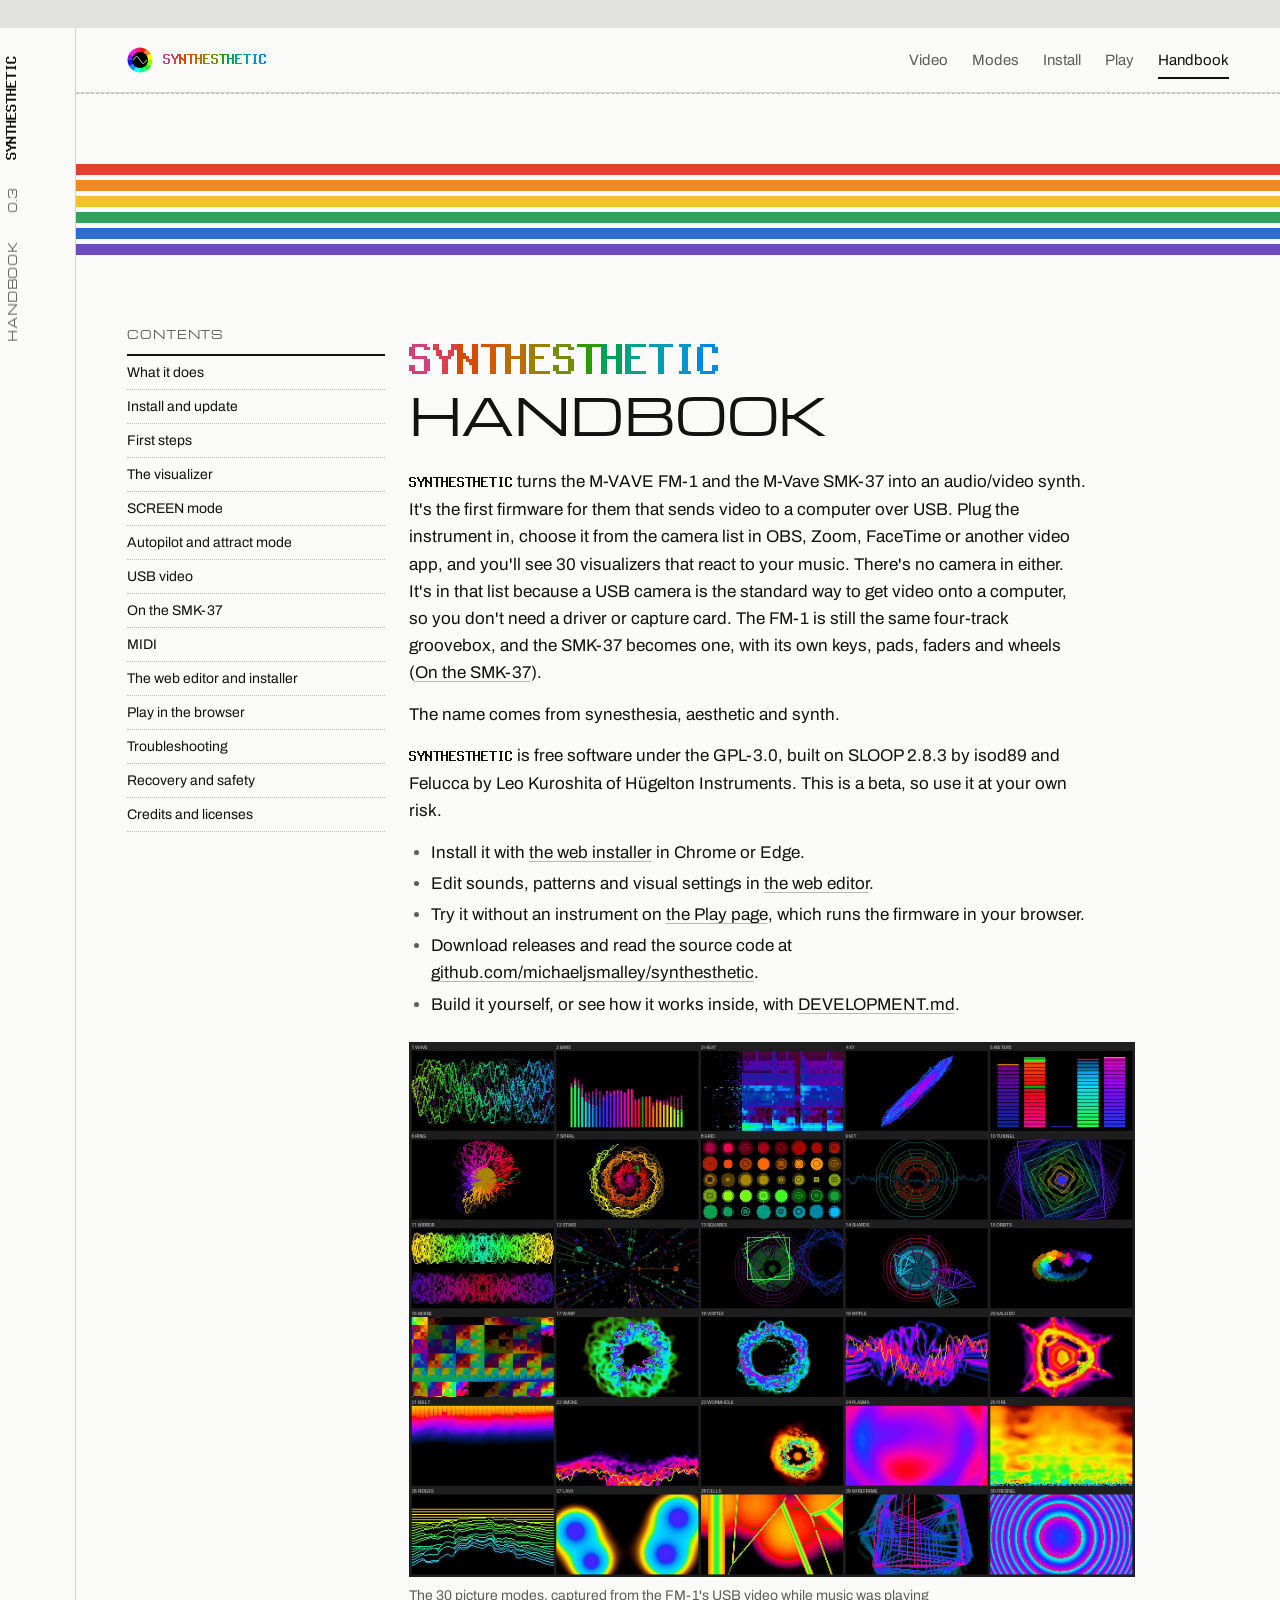
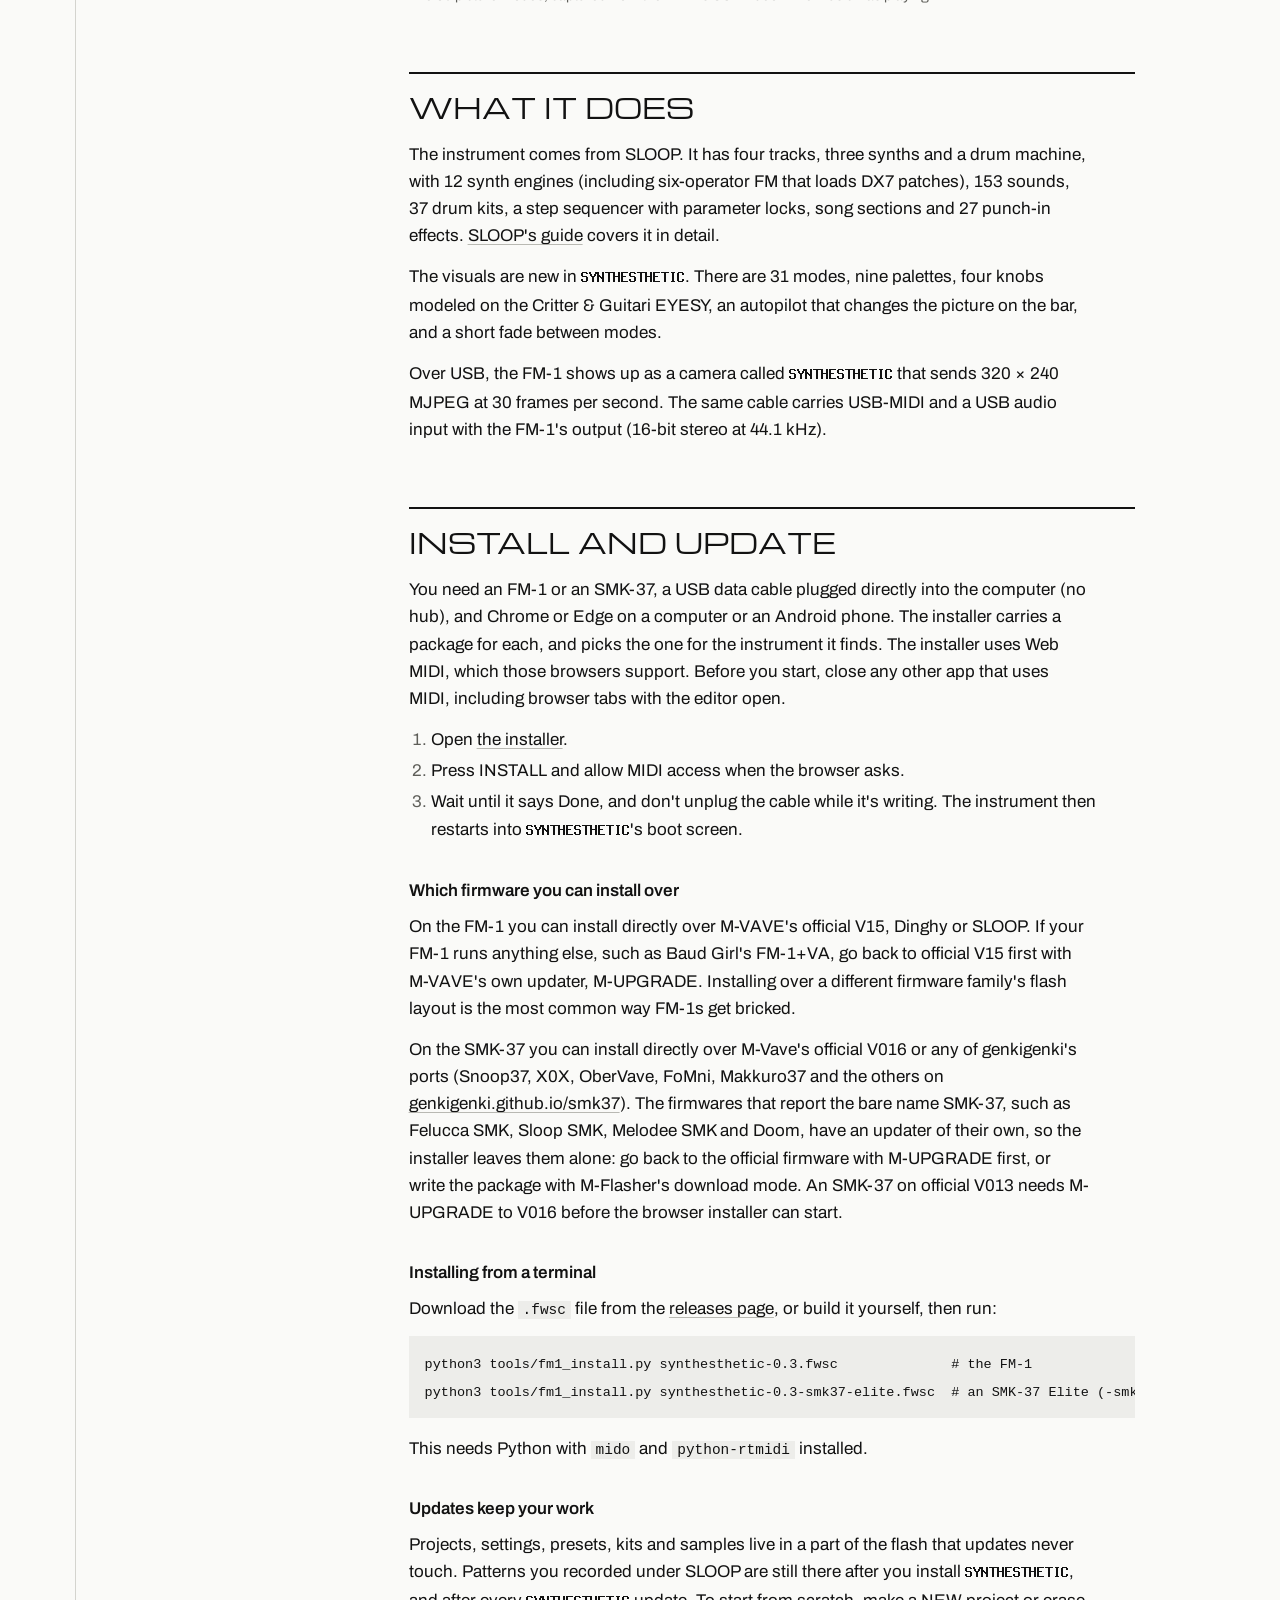
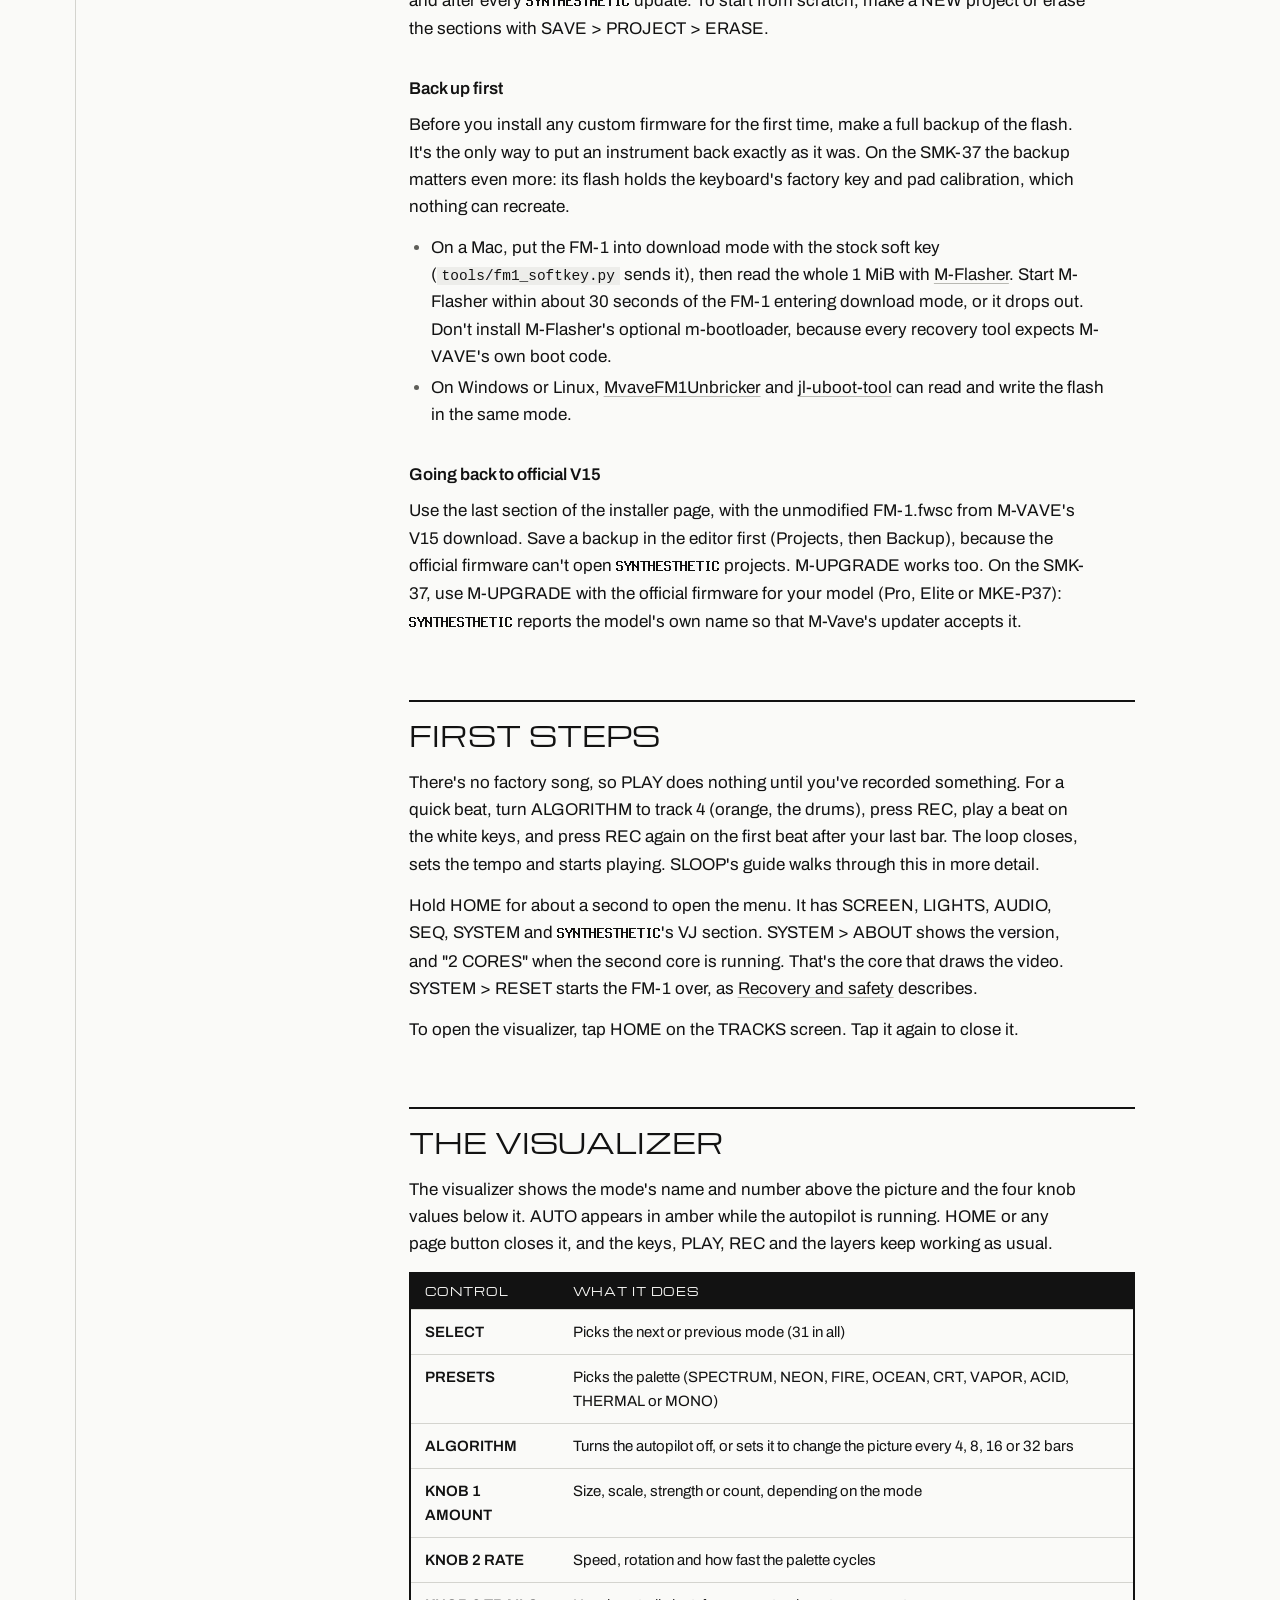
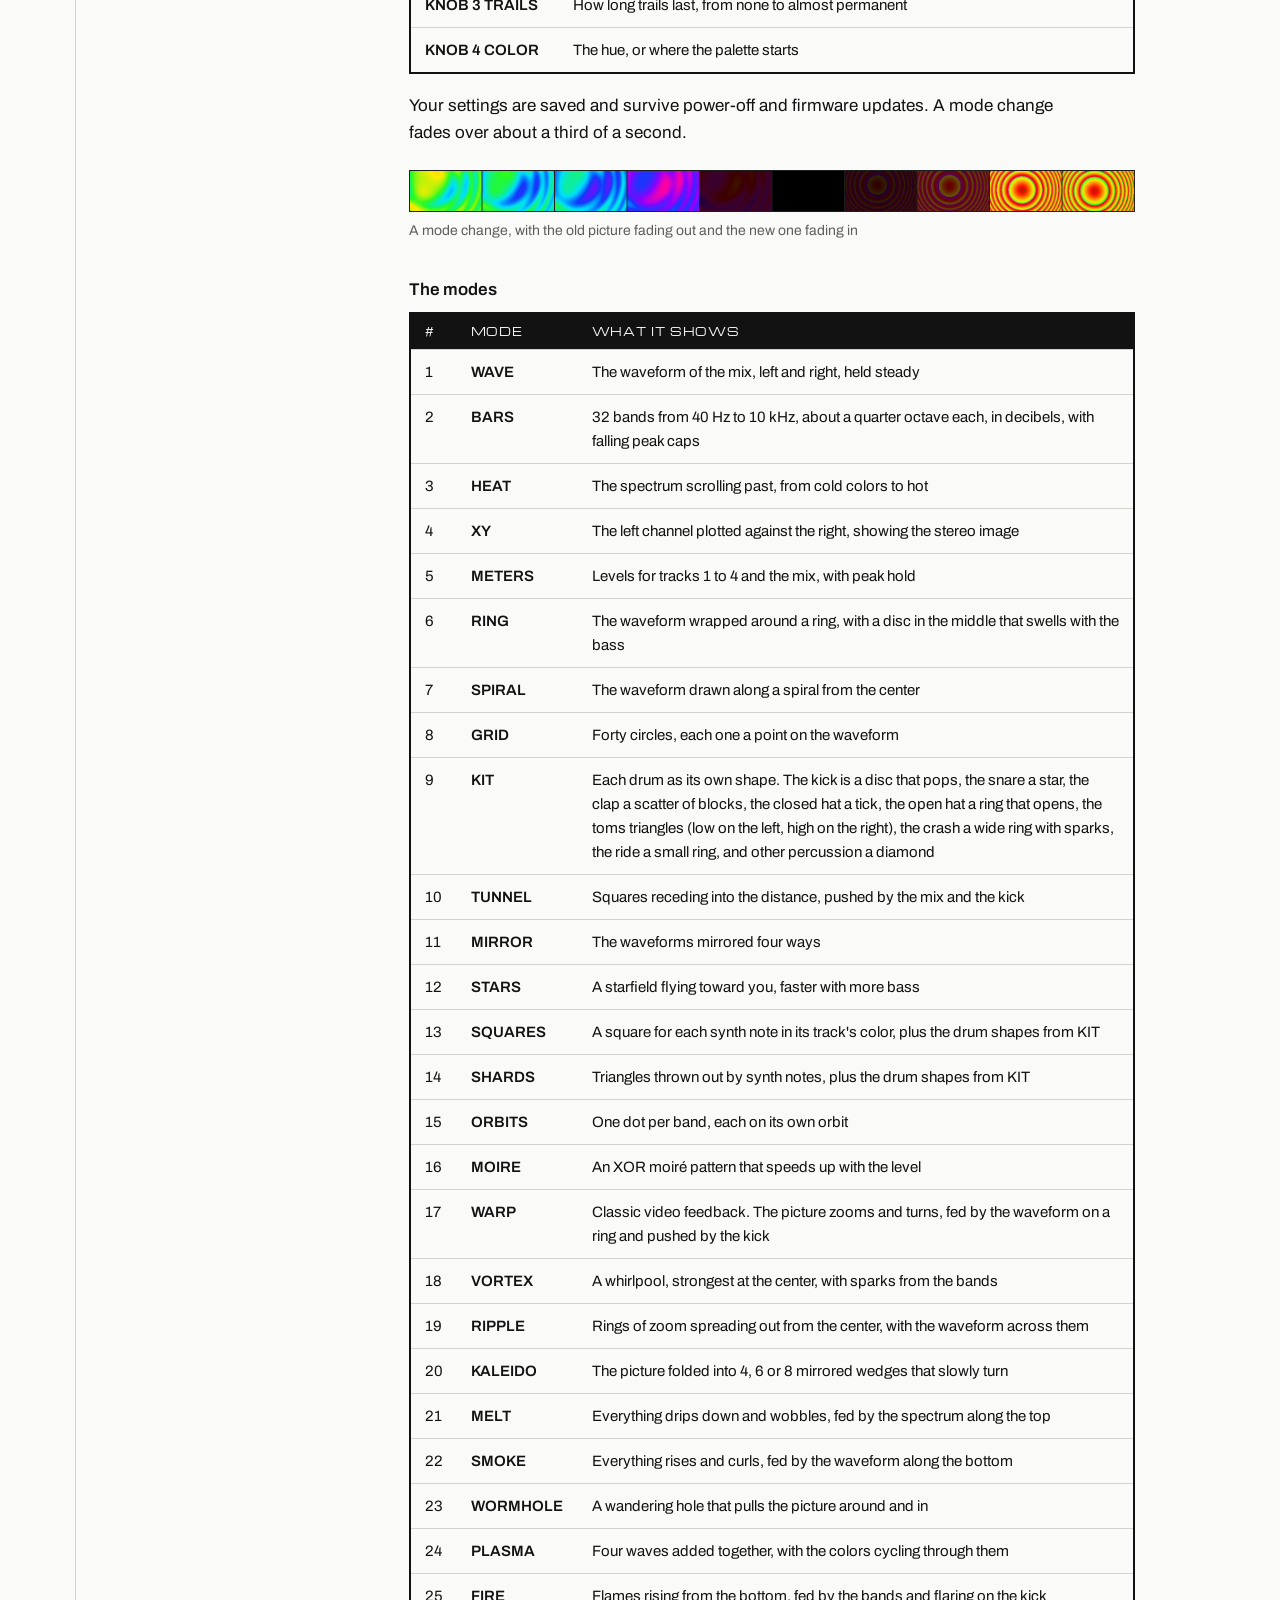
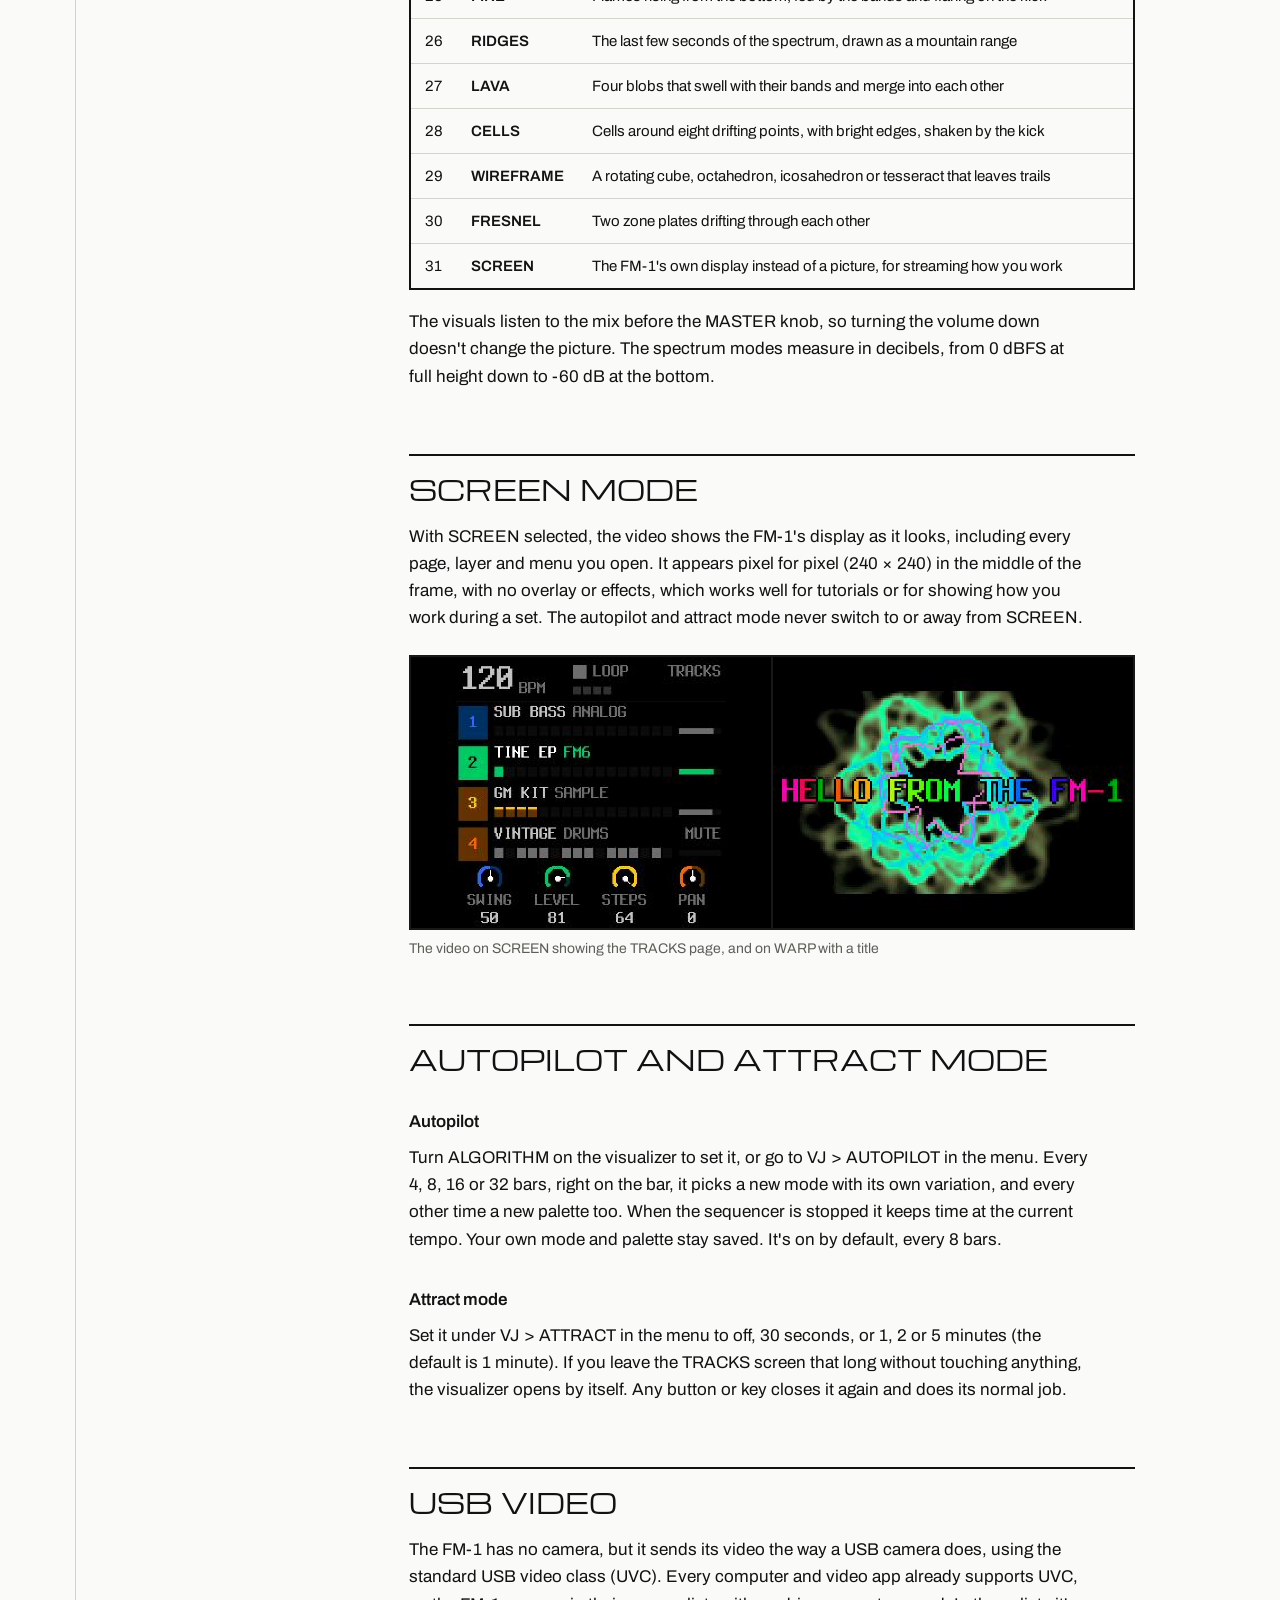
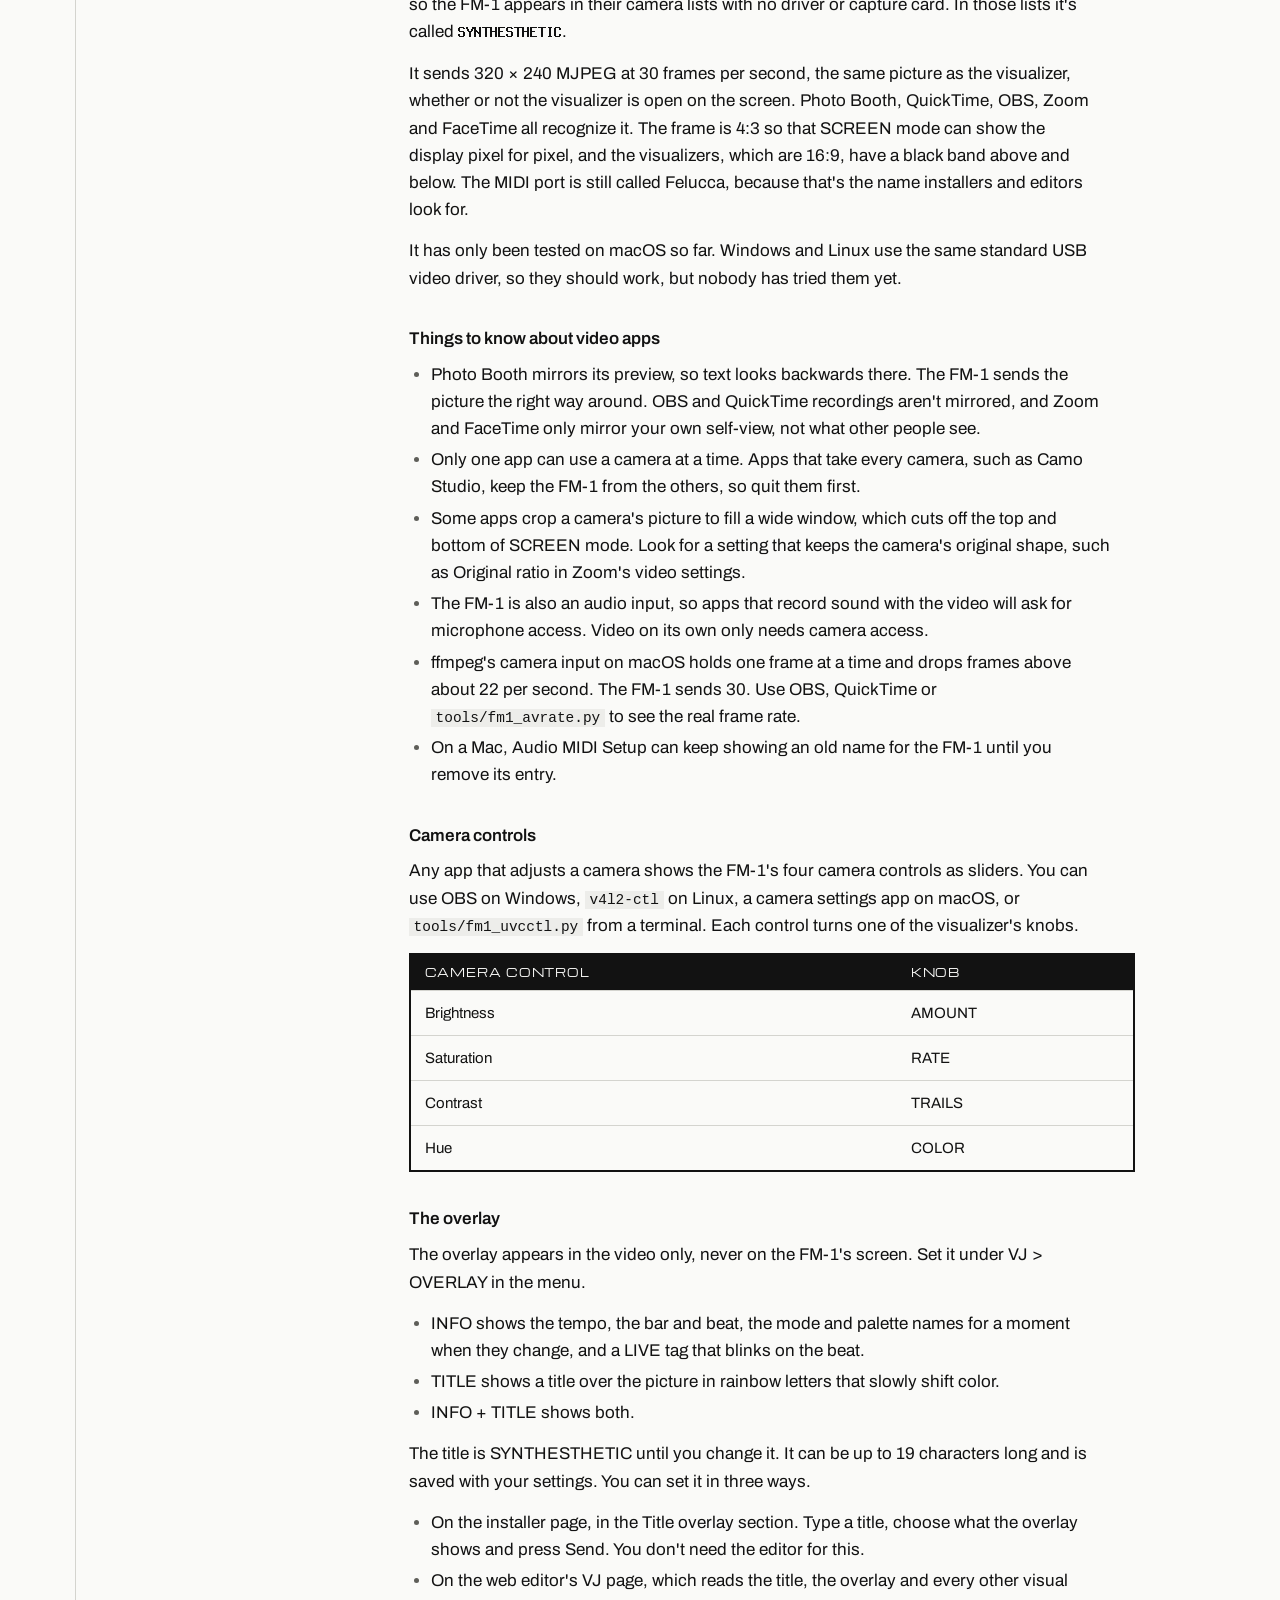
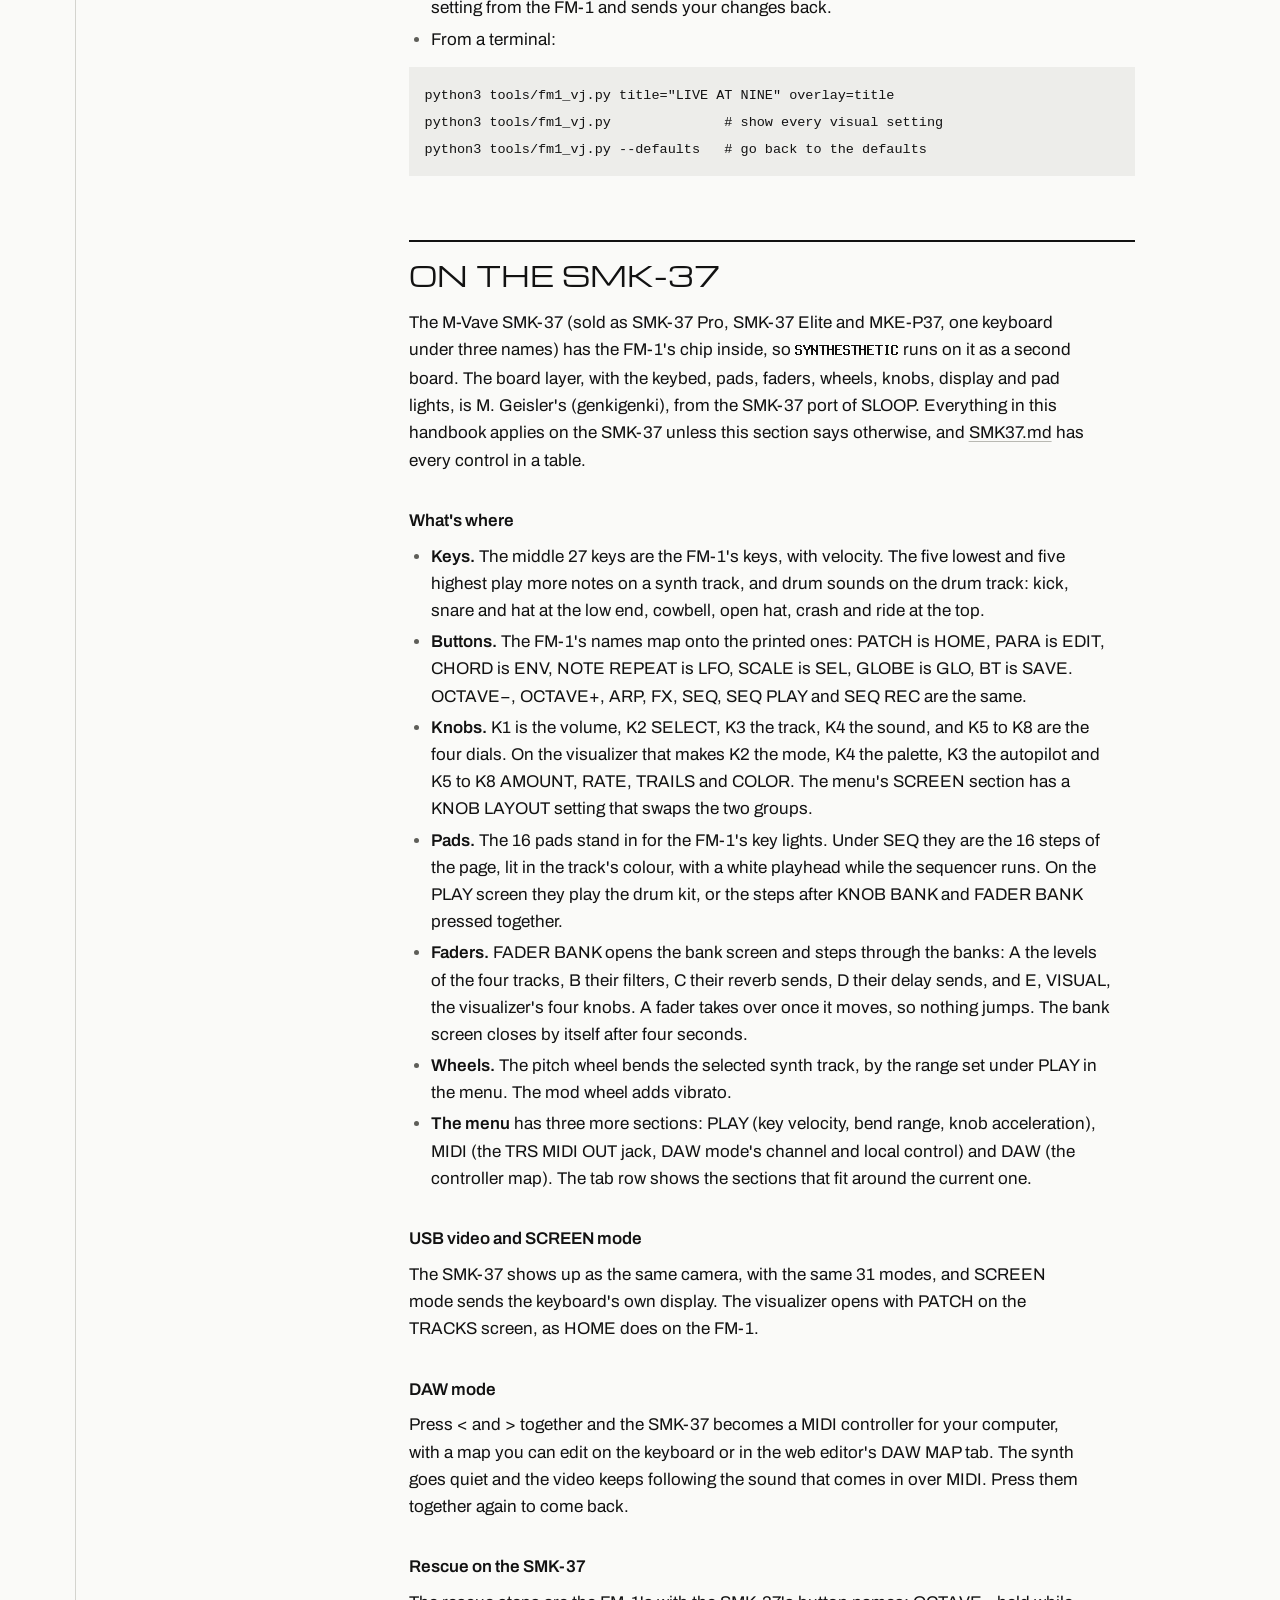
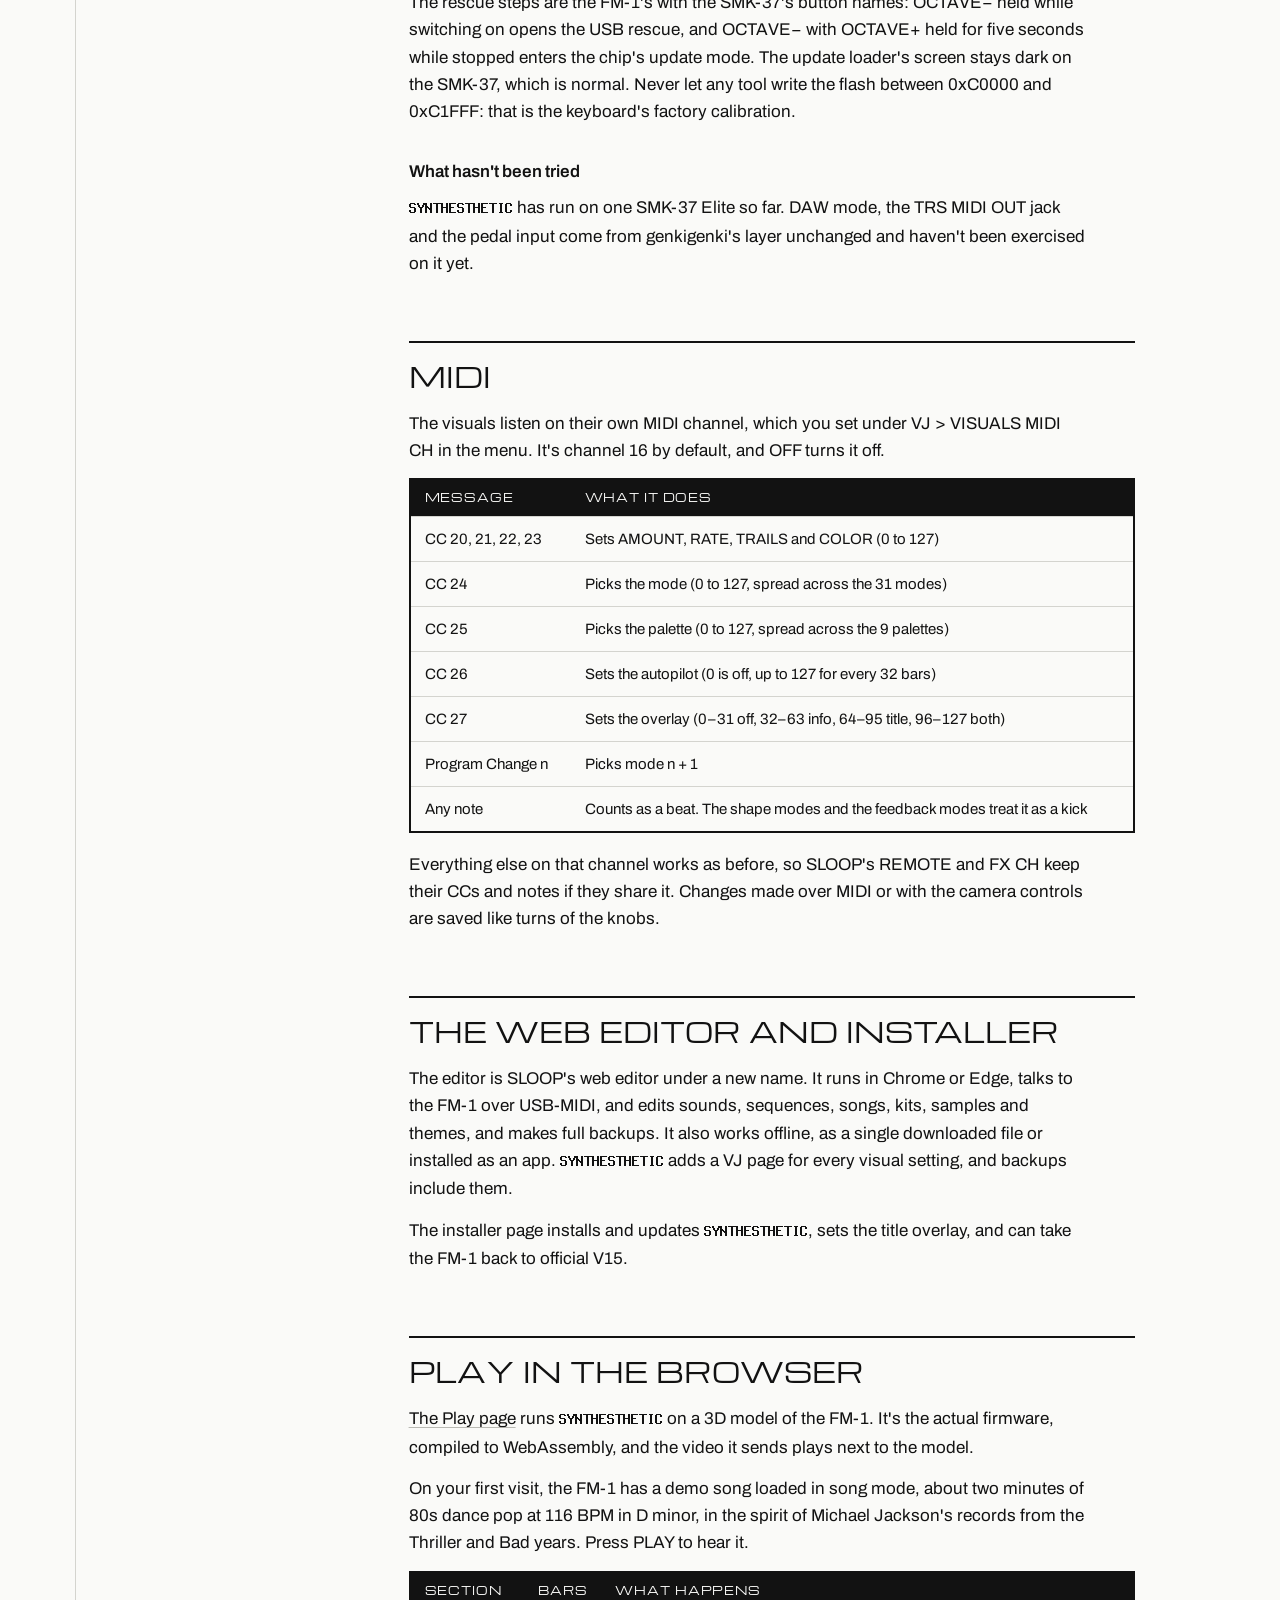
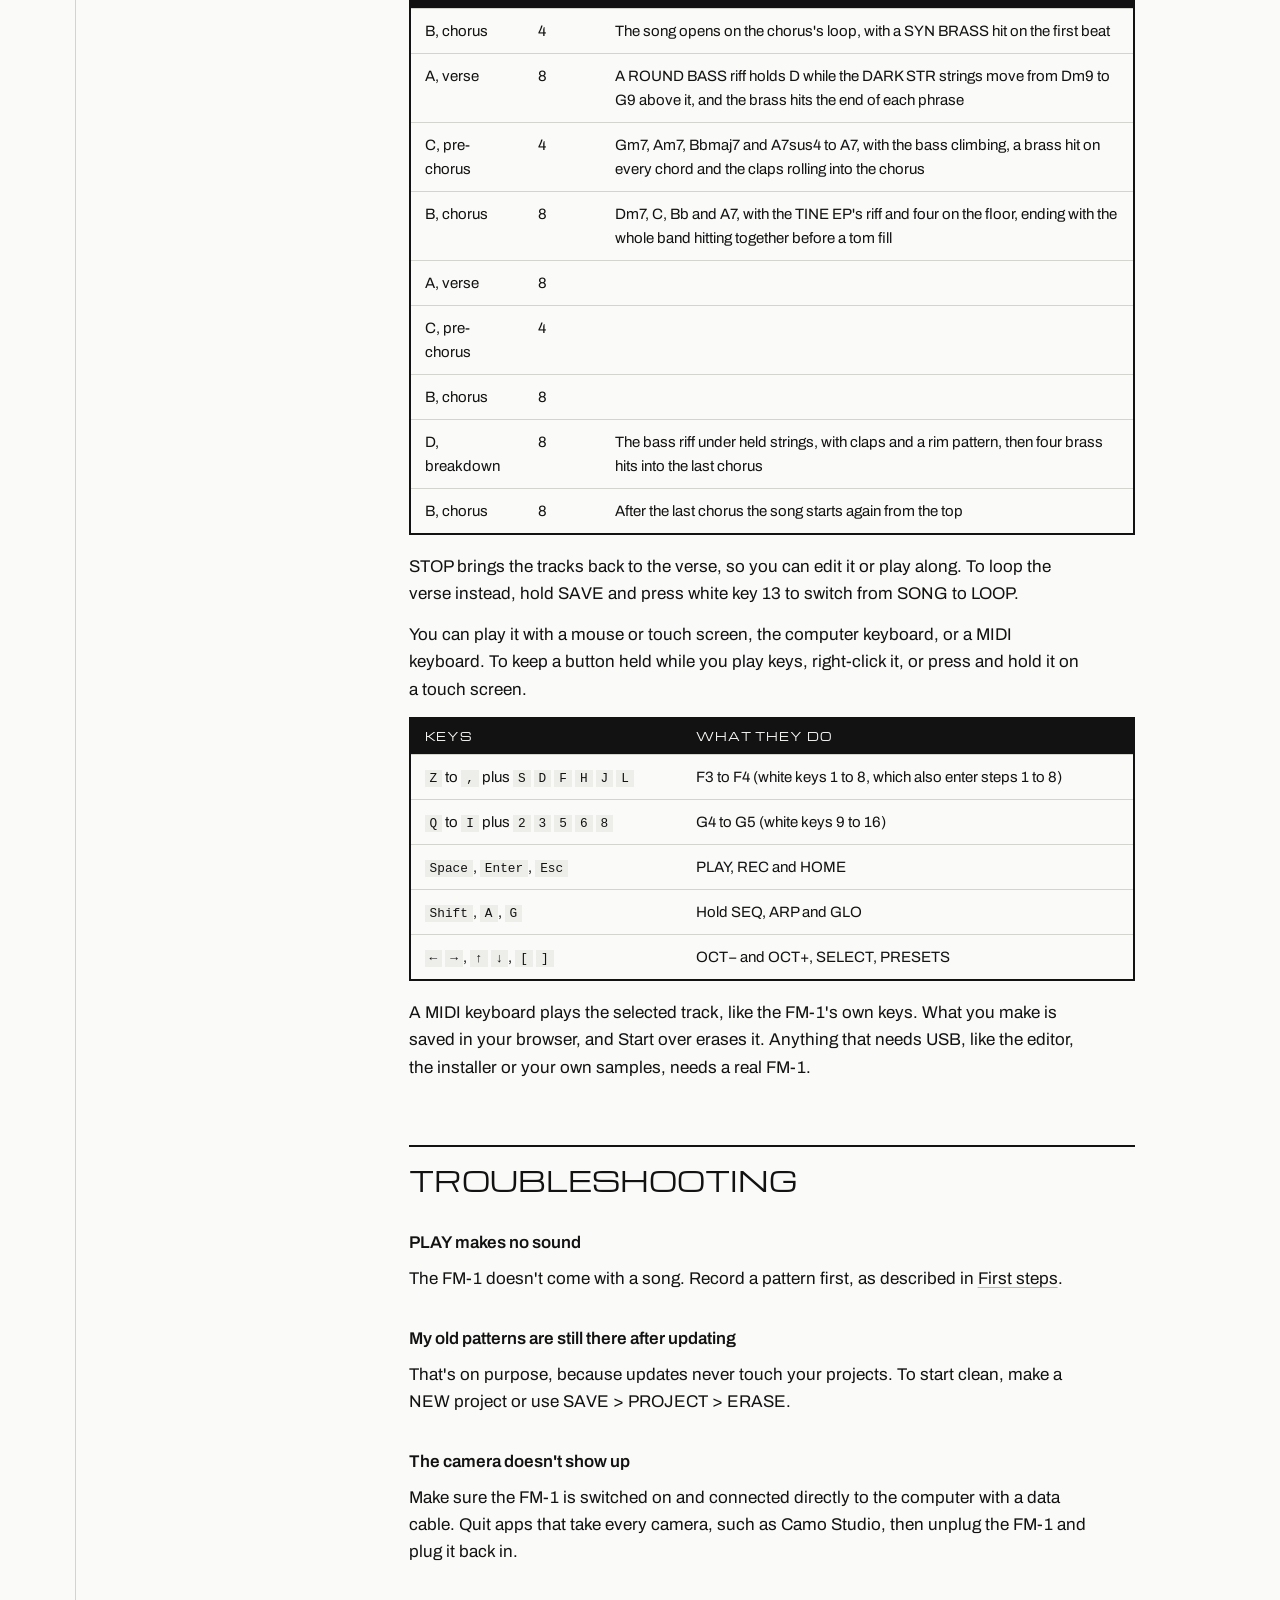
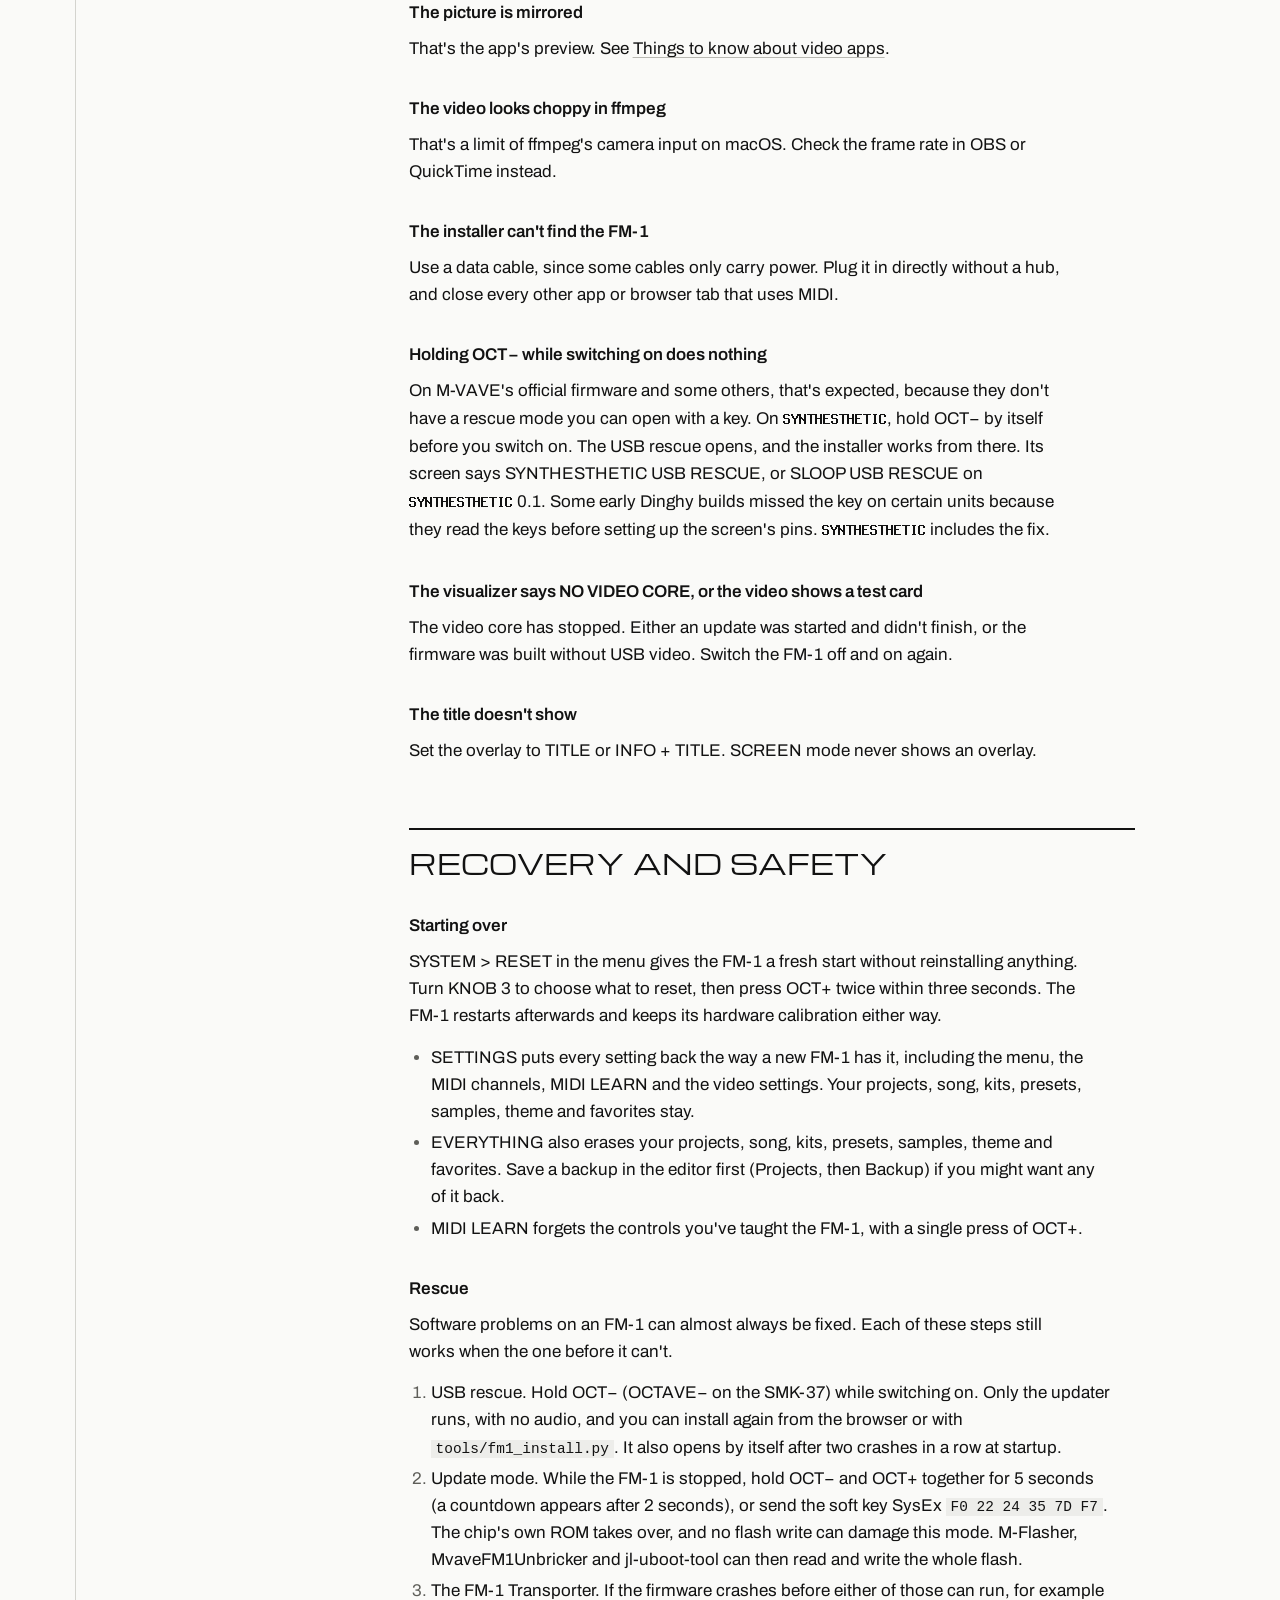
==== commit df734d57: "Synthesthetic 0.3 beta: SLOOP 2.8.3, the SMK-37, the site for both instruments The installer page ca" ====
--- a/docs/handbook/index.html
+++ b/docs/handbook/index.html
@@ -5,15 +5,15 @@
 <meta charset="utf-8">
 <meta name="viewport" content="width=device-width, initial-scale=1, viewport-fit=cover">
 <title>Synthesthetic handbook</title>
-<meta name="description" content="How to install and use Synthesthetic, the firmware that turns the M-VAVE FM-1 into an audio/video synth with video over USB.">
+<meta name="description" content="How to install and use Synthesthetic, the firmware that turns the M-VAVE FM-1 and SMK-37 into an audio/video synth with video over USB.">
 <meta property="og:type" content="website">
 <meta property="og:site_name" content="Synthesthetic">
 <meta property="og:title" content="Synthesthetic handbook">
-<meta property="og:description" content="How to install and use Synthesthetic, the firmware that turns the M-VAVE FM-1 into an audio/video synth with video over USB.">
+<meta property="og:description" content="How to install and use Synthesthetic, the firmware that turns the M-VAVE FM-1 and SMK-37 into an audio/video synth with video over USB.">
 <meta property="og:image" content="https://michaeljsmalley.github.io/synthesthetic/og.png">
 <meta property="og:image:width" content="1200">
 <meta property="og:image:height" content="630">
-<meta property="og:image:alt" content="The Synthesthetic logo, the words audio/video synth for the M-VAVE FM-1, and a visualizer playing in a black window over rainbow stripes">
+<meta property="og:image:alt" content="The Synthesthetic logo, the words audio/video synth for the M-VAVE FM-1 and SMK-37, and a visualizer playing in a black window over rainbow stripes">
 <meta name="twitter:card" content="summary_large_image">
 <meta name="theme-color" content="#e2e2de">
 <link rel="icon" href="../webapp/icon-192.png">
@@ -211,7 +211,7 @@
 </head>
 <body>
 <div class="card">
-  <aside class="spine" aria-hidden="true"><p><span class="brand">Synthesthetic</span><span class="label">Handbook</span><span class="label">0.2</span></p></aside>
+  <aside class="spine" aria-hidden="true"><p><span class="brand">Synthesthetic</span><span class="label">Handbook</span><span class="label">0.3</span></p></aside>
   <div class="front">
     <header class="bar">
       <div class="grid">
@@ -235,39 +235,41 @@
     <main class="panel">
       <div class="stripes opening" aria-hidden="true"><i></i><i></i><i></i><i></i><i></i><i></i></div>
       <div class="grid book">
-        <aside aria-label="Contents"><p class="label">Contents</p><ol><li><a href="#what-it-does">What it does</a></li><li><a href="#install-and-update">Install and update</a></li><li><a href="#first-steps">First steps</a></li><li><a href="#the-visualizer">The visualizer</a></li><li><a href="#screen-mode">SCREEN mode</a></li><li><a href="#autopilot-and-attract-mode">Autopilot and attract mode</a></li><li><a href="#usb-video">USB video</a></li><li><a href="#midi">MIDI</a></li><li><a href="#the-web-editor-and-installer">The web editor and installer</a></li><li><a href="#play-in-the-browser">Play in the browser</a></li><li><a href="#troubleshooting">Troubleshooting</a></li><li><a href="#recovery-and-safety">Recovery and safety</a></li><li><a href="#credits-and-licenses">Credits and licenses</a></li></ol></aside>
+        <aside aria-label="Contents"><p class="label">Contents</p><ol><li><a href="#what-it-does">What it does</a></li><li><a href="#install-and-update">Install and update</a></li><li><a href="#first-steps">First steps</a></li><li><a href="#the-visualizer">The visualizer</a></li><li><a href="#screen-mode">SCREEN mode</a></li><li><a href="#autopilot-and-attract-mode">Autopilot and attract mode</a></li><li><a href="#usb-video">USB video</a></li><li><a href="#on-the-smk-37">On the SMK-37</a></li><li><a href="#midi">MIDI</a></li><li><a href="#the-web-editor-and-installer">The web editor and installer</a></li><li><a href="#play-in-the-browser">Play in the browser</a></li><li><a href="#troubleshooting">Troubleshooting</a></li><li><a href="#recovery-and-safety">Recovery and safety</a></li><li><a href="#credits-and-licenses">Credits and licenses</a></li></ol></aside>
         <article>
 <h1><span class="rainbow brand"><span style="--o: 0">S</span><span style="--o: 20">y</span><span style="--o: 40">n</span><span style="--o: 60">t</span><span style="--o: 80">h</span><span style="--o: 100">e</span><span style="--o: 120">s</span><span style="--o: 140">t</span><span style="--o: 160">h</span><span style="--o: 180">e</span><span style="--o: 200">t</span><span style="--o: 220">i</span><span style="--o: 240">c</span></span> handbook</h1>
-<p><span class="brand">Synthesthetic</span> turns the M-VAVE FM-1 into an audio/video synth. It's the first FM-1 firmware that sends video to a computer over USB. Plug your FM-1 in, choose it from the camera list in OBS, Zoom, FaceTime or another video app, and you'll see 30 visualizers that react to your music. There's no camera in the FM-1. It's in that list because a USB camera is the standard way to get video onto a computer, so you don't need a driver or capture card. The FM-1 is still the same four-track groovebox.</p>
+<p><span class="brand">Synthesthetic</span> turns the M-VAVE FM-1 and the M-Vave SMK-37 into an audio/video synth. It's the first firmware for them that sends video to a computer over USB. Plug the instrument in, choose it from the camera list in OBS, Zoom, FaceTime or another video app, and you'll see 30 visualizers that react to your music. There's no camera in either. It's in that list because a USB camera is the standard way to get video onto a computer, so you don't need a driver or capture card. The FM-1 is still the same four-track groovebox, and the SMK-37 becomes one, with its own keys, pads, faders and wheels (<a href="#on-the-smk-37">On the SMK-37</a>).</p>
 <p>The name comes from synesthesia, aesthetic and synth.</p>
-<p><span class="brand">Synthesthetic</span> is free software under the GPL-3.0, built on SLOOP 2.7.1 by isod89 and Felucca by Leo Kuroshita of Hügelton Instruments. This is a beta, so use it at your own risk.</p>
-<ul><li>Install it with <a href="../webapp/installer/">the web installer</a> in Chrome or Edge.</li><li>Edit sounds, patterns and visual settings in <a href="../webapp/editor/">the web editor</a>.</li><li>Try it without an FM-1 on <a href="../play/">the Play page</a>, which runs the firmware in your browser.</li><li>Download releases and read the source code at <a href="https://github.com/michaeljsmalley/synthesthetic">github.com/michaeljsmalley/synthesthetic</a>.</li><li>Build it yourself, or see how it works inside, with <a href="https://github.com/michaeljsmalley/synthesthetic/blob/main/DEVELOPMENT.md">DEVELOPMENT.md</a>.</li></ul>
+<p><span class="brand">Synthesthetic</span> is free software under the GPL-3.0, built on SLOOP 2.8.3 by isod89 and Felucca by Leo Kuroshita of Hügelton Instruments. This is a beta, so use it at your own risk.</p>
+<ul><li>Install it with <a href="../webapp/installer/">the web installer</a> in Chrome or Edge.</li><li>Edit sounds, patterns and visual settings in <a href="../webapp/editor/">the web editor</a>.</li><li>Try it without an instrument on <a href="../play/">the Play page</a>, which runs the firmware in your browser.</li><li>Download releases and read the source code at <a href="https://github.com/michaeljsmalley/synthesthetic">github.com/michaeljsmalley/synthesthetic</a>.</li><li>Build it yourself, or see how it works inside, with <a href="https://github.com/michaeljsmalley/synthesthetic/blob/main/DEVELOPMENT.md">DEVELOPMENT.md</a>.</li></ul>
 <figure><img src="../images/v3-modes-live.png" alt="The 30 picture modes, captured from the FM-1's USB video while music was playing" loading="lazy"><figcaption>The 30 picture modes, captured from the FM-1's USB video while music was playing</figcaption></figure>
 <h2 id="contents">Contents</h2>
-<ol><li><a href="#what-it-does">What it does</a></li><li><a href="#install-and-update">Install and update</a></li><li><a href="#first-steps">First steps</a></li><li><a href="#the-visualizer">The visualizer</a></li><li><a href="#screen-mode">SCREEN mode</a></li><li><a href="#autopilot-and-attract-mode">Autopilot and attract mode</a></li><li><a href="#usb-video">USB video</a></li><li><a href="#midi">MIDI</a></li><li><a href="#the-web-editor-and-installer">The web editor and installer</a></li><li><a href="#play-in-the-browser">Play in the browser</a></li><li><a href="#troubleshooting">Troubleshooting</a></li><li><a href="#recovery-and-safety">Recovery and safety</a></li><li><a href="#credits-and-licenses">Credits and licenses</a></li></ol>
+<ol><li><a href="#what-it-does">What it does</a></li><li><a href="#install-and-update">Install and update</a></li><li><a href="#first-steps">First steps</a></li><li><a href="#the-visualizer">The visualizer</a></li><li><a href="#screen-mode">SCREEN mode</a></li><li><a href="#autopilot-and-attract-mode">Autopilot and attract mode</a></li><li><a href="#usb-video">USB video</a></li><li><a href="#on-the-smk-37">On the SMK-37</a></li><li><a href="#midi">MIDI</a></li><li><a href="#the-web-editor-and-installer">The web editor and installer</a></li><li><a href="#play-in-the-browser">Play in the browser</a></li><li><a href="#troubleshooting">Troubleshooting</a></li><li><a href="#recovery-and-safety">Recovery and safety</a></li><li><a href="#credits-and-licenses">Credits and licenses</a></li></ol>
 <h2 id="what-it-does">What it does</h2>
 <p>The instrument comes from SLOOP. It has four tracks, three synths and a drum machine, with 12 synth engines (including six-operator FM that loads DX7 patches), 153 sounds, 37 drum kits, a step sequencer with parameter locks, song sections and 27 punch-in effects. <a href="https://github.com/michaeljsmalley/synthesthetic/blob/main/docs/upstream-sloop/GUIDE.md">SLOOP's guide</a> covers it in detail.</p>
 <p>The visuals are new in <span class="brand">Synthesthetic</span>. There are 31 modes, nine palettes, four knobs modeled on the Critter &amp; Guitari EYESY, an autopilot that changes the picture on the bar, and a short fade between modes.</p>
 <p>Over USB, the FM-1 shows up as a camera called <span class="brand">Synthesthetic</span> that sends 320 × 240 MJPEG at 30 frames per second. The same cable carries USB-MIDI and a USB audio input with the FM-1's output (16-bit stereo at 44.1 kHz).</p>
 <h2 id="install-and-update">Install and update</h2>
-<p>You need an FM-1, a USB data cable plugged directly into the computer (no hub), and Chrome or Edge on a computer or an Android phone. The installer uses Web MIDI, which those browsers support. Before you start, close any other app that uses MIDI, including browser tabs with the editor open.</p>
-<ol><li>Open <a href="../webapp/installer/">the installer</a>.</li><li>Press INSTALL and allow MIDI access when the browser asks.</li><li>Wait until it says Done, and don't unplug the cable while it's writing. The FM-1 then restarts into <span class="brand">Synthesthetic</span>'s boot screen.</li></ol>
+<p>You need an FM-1 or an SMK-37, a USB data cable plugged directly into the computer (no hub), and Chrome or Edge on a computer or an Android phone. The installer carries a package for each, and picks the one for the instrument it finds. The installer uses Web MIDI, which those browsers support. Before you start, close any other app that uses MIDI, including browser tabs with the editor open.</p>
+<ol><li>Open <a href="../webapp/installer/">the installer</a>.</li><li>Press INSTALL and allow MIDI access when the browser asks.</li><li>Wait until it says Done, and don't unplug the cable while it's writing. The instrument then restarts into <span class="brand">Synthesthetic</span>'s boot screen.</li></ol>
 <h3 id="which-firmware-you-can-install-over">Which firmware you can install over</h3>
-<p>You can install directly over M-VAVE's official V15, Dinghy or SLOOP. If your FM-1 runs anything else, such as Baud Girl's FM-1+VA, go back to official V15 first with M-VAVE's own updater, M-UPGRADE. Installing over a different firmware family's flash layout is the most common way FM-1s get bricked.</p>
+<p>On the FM-1 you can install directly over M-VAVE's official V15, Dinghy or SLOOP. If your FM-1 runs anything else, such as Baud Girl's FM-1+VA, go back to official V15 first with M-VAVE's own updater, M-UPGRADE. Installing over a different firmware family's flash layout is the most common way FM-1s get bricked.</p>
+<p>On the SMK-37 you can install directly over M-Vave's official V016 or any of genkigenki's ports (Snoop37, X0X, OberVave, FoMni, Makkuro37 and the others on <a href="https://genkigenki.github.io/smk37/">genkigenki.github.io/smk37</a>). The firmwares that report the bare name SMK-37, such as Felucca SMK, Sloop SMK, Melodee SMK and Doom, have an updater of their own, so the installer leaves them alone: go back to the official firmware with M-UPGRADE first, or write the package with M-Flasher's download mode. An SMK-37 on official V013 needs M-UPGRADE to V016 before the browser installer can start.</p>
 <h3 id="installing-from-a-terminal">Installing from a terminal</h3>
 <p>Download the <code>.fwsc</code> file from the <a href="https://github.com/michaeljsmalley/synthesthetic/releases">releases page</a>, or build it yourself, then run:</p>
-<pre><code class="lang-sh">python3 tools/fm1_install.py synthesthetic-0.2.fwsc</code></pre>
+<pre><code class="lang-sh">python3 tools/fm1_install.py synthesthetic-0.3.fwsc              # the FM-1
+python3 tools/fm1_install.py synthesthetic-0.3-smk37-elite.fwsc  # an SMK-37 Elite (-smk37 the Pro, -smk37-mke the MKE-P37)</code></pre>
 <p>This needs Python with <code>mido</code> and <code>python-rtmidi</code> installed.</p>
 <h3 id="updates-keep-your-work">Updates keep your work</h3>
 <p>Projects, settings, presets, kits and samples live in a part of the flash that updates never touch. Patterns you recorded under SLOOP are still there after you install <span class="brand">Synthesthetic</span>, and after every <span class="brand">Synthesthetic</span> update. To start from scratch, make a NEW project or erase the sections with SAVE &gt; PROJECT &gt; ERASE.</p>
 <h3 id="back-up-first">Back up first</h3>
-<p>Before you install any custom firmware for the first time, make a full backup of the flash. It's the only way to put an FM-1 back exactly as it was.</p>
+<p>Before you install any custom firmware for the first time, make a full backup of the flash. It's the only way to put an instrument back exactly as it was. On the SMK-37 the backup matters even more: its flash holds the keyboard's factory key and pad calibration, which nothing can recreate.</p>
 <ul><li>On a Mac, put the FM-1 into download mode with the stock soft key (<code>tools/fm1_softkey.py</code> sends it), then read the whole 1 MiB with <a href="https://github.com/jvitkauskas/m-flasher">M-Flasher</a>. Start M-Flasher within about 30 seconds of the FM-1 entering download mode, or it drops out. Don't install M-Flasher's optional m-bootloader, because every recovery tool expects M-VAVE's own boot code.</li><li>On Windows or Linux, <a href="https://github.com/Quixotic7/MvaveFM1Unbricker">MvaveFM1Unbricker</a> and <a href="https://github.com/kagaimiq/jl-uboot-tool">jl-uboot-tool</a> can read and write the flash in the same mode.</li></ul>
 <h3 id="going-back-to-official-v15">Going back to official V15</h3>
-<p>Use the last section of the installer page, with the unmodified FM-1.fwsc from M-VAVE's V15 download. Save a backup in the editor first (Projects, then Backup), because the official firmware can't open <span class="brand">Synthesthetic</span> projects. M-UPGRADE works too.</p>
+<p>Use the last section of the installer page, with the unmodified FM-1.fwsc from M-VAVE's V15 download. Save a backup in the editor first (Projects, then Backup), because the official firmware can't open <span class="brand">Synthesthetic</span> projects. M-UPGRADE works too. On the SMK-37, use M-UPGRADE with the official firmware for your model (Pro, Elite or MKE-P37): <span class="brand">Synthesthetic</span> reports the model's own name so that M-Vave's updater accepts it.</p>
 <h2 id="first-steps">First steps</h2>
 <p>There's no factory song, so PLAY does nothing until you've recorded something. For a quick beat, turn ALGORITHM to track 4 (orange, the drums), press REC, play a beat on the white keys, and press REC again on the first beat after your last bar. The loop closes, sets the tempo and starts playing. SLOOP's guide walks through this in more detail.</p>
-<p>Hold HOME for about a second to open the menu. It has SCREEN, LIGHTS, AUDIO, SYSTEM and <span class="brand">Synthesthetic</span>'s VJ section. SYSTEM &gt; ABOUT shows the version, and &quot;2 CORES&quot; when the second core is running. That's the core that draws the video.</p>
+<p>Hold HOME for about a second to open the menu. It has SCREEN, LIGHTS, AUDIO, SEQ, SYSTEM and <span class="brand">Synthesthetic</span>'s VJ section. SYSTEM &gt; ABOUT shows the version, and &quot;2 CORES&quot; when the second core is running. That's the core that draws the video. SYSTEM &gt; RESET starts the FM-1 over, as <a href="#recovery-and-safety">Recovery and safety</a> describes.</p>
 <p>To open the visualizer, tap HOME on the TRACKS screen. Tap it again to close it.</p>
 <h2 id="the-visualizer">The visualizer</h2>
 <p>The visualizer shows the mode's name and number above the picture and the four knob values below it. AUTO appears in amber while the autopilot is running. HOME or any page button closes it, and the keys, PLAY, REC and the layers keep working as usual.</p>
@@ -302,6 +304,18 @@
 <pre><code class="lang-sh">python3 tools/fm1_vj.py title=&quot;LIVE AT NINE&quot; overlay=title
 python3 tools/fm1_vj.py              # show every visual setting
 python3 tools/fm1_vj.py --defaults   # go back to the defaults</code></pre>
+<h2 id="on-the-smk-37">On the SMK-37</h2>
+<p>The M-Vave SMK-37 (sold as SMK-37 Pro, SMK-37 Elite and MKE-P37, one keyboard under three names) has the FM-1's chip inside, so <span class="brand">Synthesthetic</span> runs on it as a second board. The board layer, with the keybed, pads, faders, wheels, knobs, display and pad lights, is M. Geisler's (genkigenki), from the SMK-37 port of SLOOP. Everything in this handbook applies on the SMK-37 unless this section says otherwise, and <a href="https://github.com/michaeljsmalley/synthesthetic/blob/main/SMK37.md">SMK37.md</a> has every control in a table.</p>
+<h3 id="whats-where">What's where</h3>
+<ul><li><strong>Keys.</strong> The middle 27 keys are the FM-1's keys, with velocity. The five lowest and five highest play more notes on a synth track, and drum sounds on the drum track: kick, snare and hat at the low end, cowbell, open hat, crash and ride at the top.</li><li><strong>Buttons.</strong> The FM-1's names map onto the printed ones: PATCH is HOME, PARA is EDIT, CHORD is ENV, NOTE REPEAT is LFO, SCALE is SEL, GLOBE is GLO, BT is SAVE. OCTAVE−, OCTAVE+, ARP, FX, SEQ, SEQ PLAY and SEQ REC are the same.</li><li><strong>Knobs.</strong> K1 is the volume, K2 SELECT, K3 the track, K4 the sound, and K5 to K8 are the four dials. On the visualizer that makes K2 the mode, K4 the palette, K3 the autopilot and K5 to K8 AMOUNT, RATE, TRAILS and COLOR. The menu's SCREEN section has a KNOB LAYOUT setting that swaps the two groups.</li><li><strong>Pads.</strong> The 16 pads stand in for the FM-1's key lights. Under SEQ they are the 16 steps of the page, lit in the track's colour, with a white playhead while the sequencer runs. On the PLAY screen they play the drum kit, or the steps after KNOB BANK and FADER BANK pressed together.</li><li><strong>Faders.</strong> FADER BANK opens the bank screen and steps through the banks: A the levels of the four tracks, B their filters, C their reverb sends, D their delay sends, and E, VISUAL, the visualizer's four knobs. A fader takes over once it moves, so nothing jumps. The bank screen closes by itself after four seconds.</li><li><strong>Wheels.</strong> The pitch wheel bends the selected synth track, by the range set under PLAY in the menu. The mod wheel adds vibrato.</li><li><strong>The menu</strong> has three more sections: PLAY (key velocity, bend range, knob acceleration), MIDI (the TRS MIDI OUT jack, DAW mode's channel and local control) and DAW (the controller map). The tab row shows the sections that fit around the current one.</li></ul>
+<h3 id="usb-video-and-screen-mode">USB video and SCREEN mode</h3>
+<p>The SMK-37 shows up as the same camera, with the same 31 modes, and SCREEN mode sends the keyboard's own display. The visualizer opens with PATCH on the TRACKS screen, as HOME does on the FM-1.</p>
+<h3 id="daw-mode">DAW mode</h3>
+<p>Press &lt; and &gt; together and the SMK-37 becomes a MIDI controller for your computer, with a map you can edit on the keyboard or in the web editor's DAW MAP tab. The synth goes quiet and the video keeps following the sound that comes in over MIDI. Press them together again to come back.</p>
+<h3 id="rescue-on-the-smk-37">Rescue on the SMK-37</h3>
+<p>The rescue steps are the FM-1's with the SMK-37's button names: OCTAVE− held while switching on opens the USB rescue, and OCTAVE− with OCTAVE+ held for five seconds while stopped enters the chip's update mode. The update loader's screen stays dark on the SMK-37, which is normal. Never let any tool write the flash between 0xC0000 and 0xC1FFF: that is the keyboard's factory calibration.</p>
+<h3 id="what-hasnt-been-tried">What hasn't been tried</h3>
+<p><span class="brand">Synthesthetic</span> has run on one SMK-37 Elite so far. DAW mode, the TRS MIDI OUT jack and the pedal input come from genkigenki's layer unchanged and haven't been exercised on it yet.</p>
 <h2 id="midi">MIDI</h2>
 <p>The visuals listen on their own MIDI channel, which you set under VJ &gt; VISUALS MIDI CH in the menu. It's channel 16 by default, and OFF turns it off.</p>
 <div class="table"><table><thead><tr><th>Message</th><th>What it does</th></tr></thead><tbody><tr><td>CC 20, 21, 22, 23</td><td>Sets AMOUNT, RATE, TRAILS and COLOR (0 to 127)</td></tr><tr><td>CC 24</td><td>Picks the mode (0 to 127, spread across the 31 modes)</td></tr><tr><td>CC 25</td><td>Picks the palette (0 to 127, spread across the 9 palettes)</td></tr><tr><td>CC 26</td><td>Sets the autopilot (0 is off, up to 127 for every 32 bars)</td></tr><tr><td>CC 27</td><td>Sets the overlay (0–31 off, 32–63 info, 64–95 title, 96–127 both)</td></tr><tr><td>Program Change n</td><td>Picks mode n + 1</td></tr><tr><td>Any note</td><td>Counts as a beat. The shape modes and the feedback modes treat it as a kick</td></tr></tbody></table></div>
@@ -337,8 +351,12 @@
 <h3 id="the-title-doesnt-show">The title doesn't show</h3>
 <p>Set the overlay to TITLE or INFO + TITLE. SCREEN mode never shows an overlay.</p>
 <h2 id="recovery-and-safety">Recovery and safety</h2>
+<h3 id="starting-over">Starting over</h3>
+<p>SYSTEM &gt; RESET in the menu gives the FM-1 a fresh start without reinstalling anything. Turn KNOB 3 to choose what to reset, then press OCT+ twice within three seconds. The FM-1 restarts afterwards and keeps its hardware calibration either way.</p>
+<ul><li>SETTINGS puts every setting back the way a new FM-1 has it, including the menu, the MIDI channels, MIDI LEARN and the video settings. Your projects, song, kits, presets, samples, theme and favorites stay.</li><li>EVERYTHING also erases your projects, song, kits, presets, samples, theme and favorites. Save a backup in the editor first (Projects, then Backup) if you might want any of it back.</li><li>MIDI LEARN forgets the controls you've taught the FM-1, with a single press of OCT+.</li></ul>
+<h3 id="rescue">Rescue</h3>
 <p>Software problems on an FM-1 can almost always be fixed. Each of these steps still works when the one before it can't.</p>
-<ol><li>USB rescue. Hold OCT− while switching on. Only the updater runs, with no audio, and you can install again from the browser or with <code>tools/fm1_install.py</code>. It also opens by itself after two crashes in a row at startup.</li><li>Update mode. While the FM-1 is stopped, hold OCT− and OCT+ together for 5 seconds (a countdown appears after 2 seconds), or send the soft key SysEx <code>F0 22 24 35 7D F7</code>. The chip's own ROM takes over, and no flash write can damage this mode. M-Flasher, MvaveFM1Unbricker and jl-uboot-tool can then read and write the whole flash.</li><li>The FM-1 Transporter. If the firmware crashes before either of those can run, for example after a dead battery cut off a write, the <a href="https://github.com/kurogedelic/FM-1-transporter">FM-1 Transporter</a> can force ROM mode through the USB-C port. It's a small RP2040 dongle, and you don't need to open the case.</li></ol>
+<ol><li>USB rescue. Hold OCT− (OCTAVE− on the SMK-37) while switching on. Only the updater runs, with no audio, and you can install again from the browser or with <code>tools/fm1_install.py</code>. It also opens by itself after two crashes in a row at startup.</li><li>Update mode. While the FM-1 is stopped, hold OCT− and OCT+ together for 5 seconds (a countdown appears after 2 seconds), or send the soft key SysEx <code>F0 22 24 35 7D F7</code>. The chip's own ROM takes over, and no flash write can damage this mode. M-Flasher, MvaveFM1Unbricker and jl-uboot-tool can then read and write the whole flash.</li><li>The FM-1 Transporter. If the firmware crashes before either of those can run, for example after a dead battery cut off a write, the <a href="https://github.com/kurogedelic/FM-1-transporter">FM-1 Transporter</a> can force ROM mode through the USB-C port. It's a small RP2040 dongle, and you don't need to open the case.</li></ol>
 <p>These are the things that can brick an FM-1, and how to avoid them.</p>
 <ul><li>Installing one custom firmware directly over another family's flash layout. Always go back to official V15 between firmware families.</li><li>Overclocking. <span class="brand">Synthesthetic</span> keeps the chip at its standard 240 MHz.</li><li>Losing power in the middle of a write. Charge the battery before you install.</li><li>Writing the first 16 KB of the flash, which holds the boot code. Nothing can recover that over USB, and no installer or tool in this project writes there.</li><li>Trusting another firmware's saved data. <span class="brand">Synthesthetic</span> checks for its own markers and starts fresh when they're missing.</li></ul>
 <h2 id="credits-and-licenses">Credits and licenses</h2>
